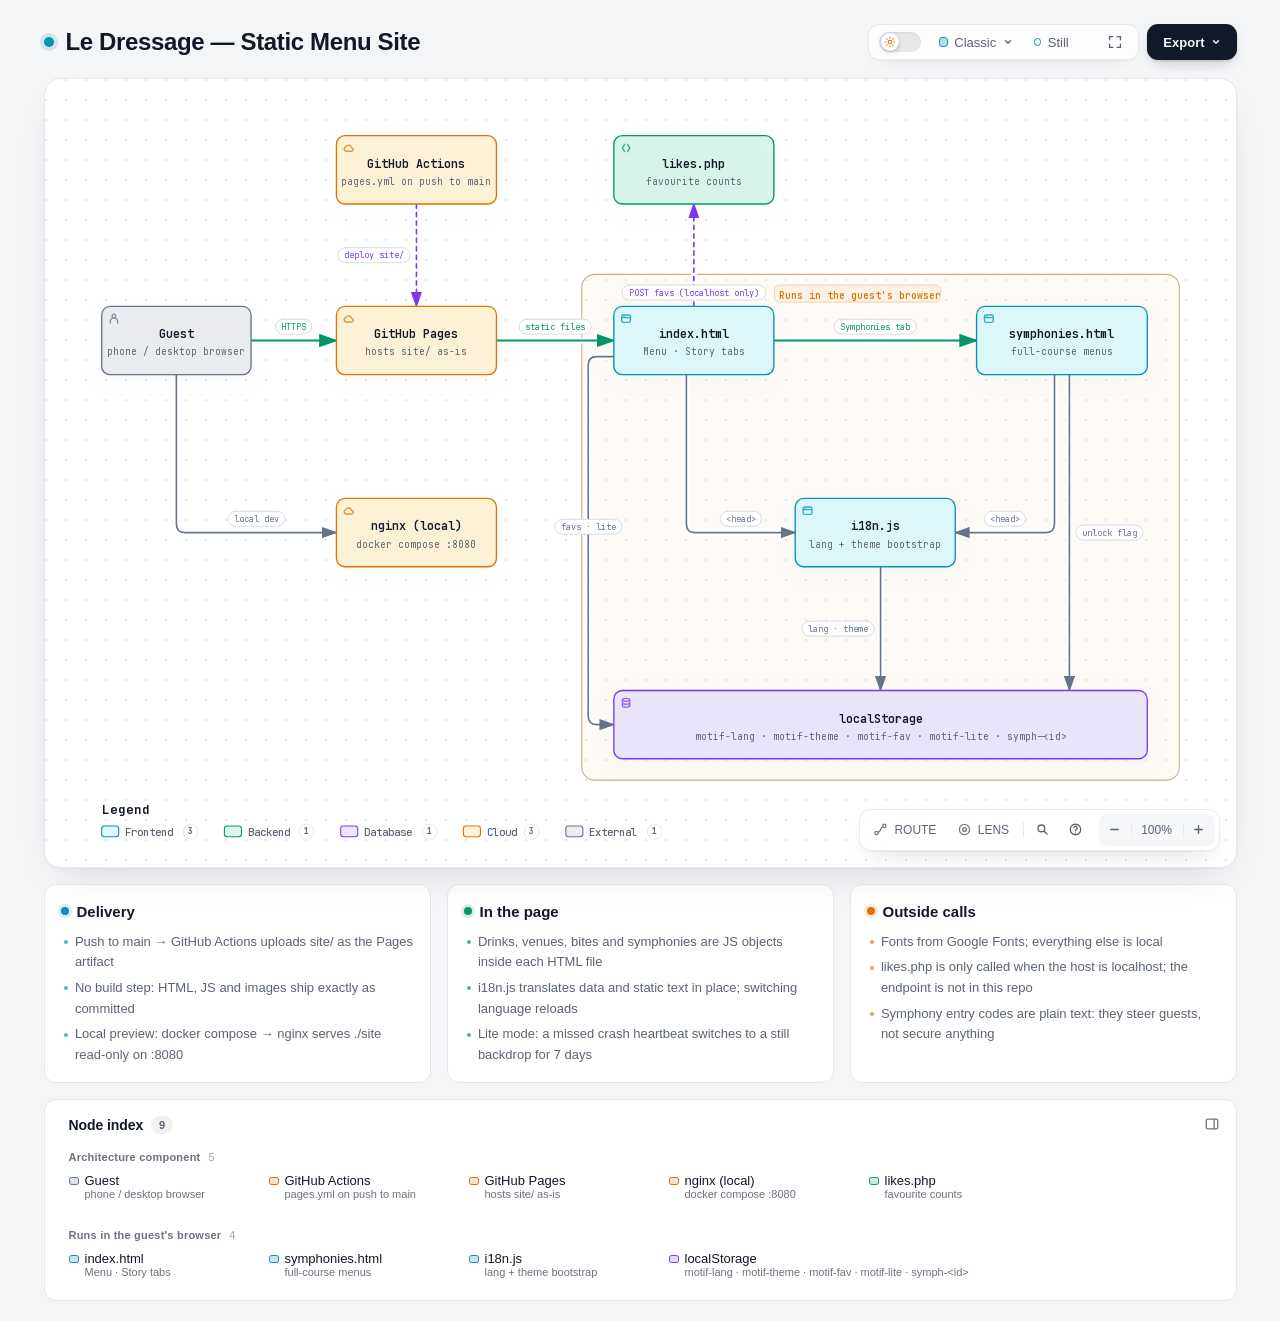
==== docs/architecture.html @ 34d3c5a1 "docs: add system architecture diagram Interactive diagram of how the static site is built, hosted an" ====
<!DOCTYPE html>
<html lang="en" data-theme="dark" data-preset="classic">
<head>
  <meta charset="UTF-8">
  <meta name="viewport" content="width=device-width, initial-scale=1.0">
  <meta name="generator" content="archify 3.2.0">
  <meta name="archify-reader-contract" content="declared-wide-v1">
  <title>Le Dressage — Static Menu Site Diagram</title>
  <script>
    // Resolve the theme before first paint so light-preference users don't
    // see a dark flash. The toolbar script below re-applies with UI state.
    (function () {
      try {
        var theme = null;
        try {
          var param = new URLSearchParams(window.location.search).get('theme');
          if (param === 'light' || param === 'dark') theme = param;
          if (new URLSearchParams(window.location.search).get('embed') === '1') {
            document.documentElement.setAttribute('data-embed', 'true');
          }
          if (new URLSearchParams(window.location.search).get('present') === '1') {
            document.documentElement.setAttribute('data-present', 'true');
          }
        } catch (_) {}
        if (!theme) {
          try { theme = localStorage.getItem('archify-theme'); } catch (_) {}
        }
        if (theme !== 'light' && theme !== 'dark') {
          theme = window.matchMedia('(prefers-color-scheme: light)').matches ? 'light' : 'dark';
        }
        document.documentElement.setAttribute('data-theme', theme);
      } catch (_) {}
    })();
  </script>
  <style id="archify-fonts">
/*
JetBrains Mono variable WOFF2 subsets from Google Fonts service revision v24.
These fixed bytes are shared by the viewer and its SVG/raster exports.
No local() source: an installed copy must not override the bundled font.
Uncovered characters (including CJK) still use the system fallback stack.
Upstream: https://github.com/JetBrains/JetBrainsMono

cyrillic-ext    1664 bytes  sha256 9343de2ca5d9549f792e7962375af8efb0f320c7643bfd36c884b5a30e5c396f
cyrillic        8892 bytes  sha256 4995a9a43ac659ec32fcd8b463755cd6a07b31a6e6b3894a6a153b661cf490e2
greek           6800 bytes  sha256 49c3da6c9a2b279b0f1f860f5cfb1f5dc38d88a5c7be9c9b1837bbc4e3db6111
vietnamese      5872 bytes  sha256 d44eb1936043a56038eb02dd70b243f379bef65783f94ec12f277550720411f1
latin-ext      11596 bytes  sha256 9c38cb2d0d2d93c1ee6e21fa78db76f13ea7e15e15cc64214c7ca89b6aaa35c4
latin          31340 bytes  sha256 2c32b9b3ee358c119e210f6f5195f9bd34894d78a785ff2e95d60e718e400af4

Copyright 2020 The JetBrains Mono Project Authors (https://github.com/JetBrains/JetBrainsMono)

This Font Software is licensed under the SIL Open Font License, Version 1.1.
This license is copied below, and is also available with a FAQ at:
https://openfontlicense.org


-----------------------------------------------------------
SIL OPEN FONT LICENSE Version 1.1 - 26 February 2007
-----------------------------------------------------------

PREAMBLE
The goals of the Open Font License (OFL) are to stimulate worldwide
development of collaborative font projects, to support the font creation
efforts of academic and linguistic communities, and to provide a free and
open framework in which fonts may be shared and improved in partnership
with others.

The OFL allows the licensed fonts to be used, studied, modified and
redistributed freely as long as they are not sold by themselves. The
fonts, including any derivative works, can be bundled, embedded,
redistributed and/or sold with any software provided that any reserved
names are not used by derivative works. The fonts and derivatives,
however, cannot be released under any other type of license. The
requirement for fonts to remain under this license does not apply
to any document created using the fonts or their derivatives.

DEFINITIONS
"Font Software" refers to the set of files released by the Copyright
Holder(s) under this license and clearly marked as such. This may
include source files, build scripts and documentation.

"Reserved Font Name" refers to any names specified as such after the
copyright statement(s).

"Original Version" refers to the collection of Font Software components as
distributed by the Copyright Holder(s).

"Modified Version" refers to any derivative made by adding to, deleting,
or substituting -- in part or in whole -- any of the components of the
Original Version, by changing formats or by porting the Font Software to a
new environment.

"Author" refers to any designer, engineer, programmer, technical
writer or other person who contributed to the Font Software.

PERMISSION & CONDITIONS
Permission is hereby granted, free of charge, to any person obtaining
a copy of the Font Software, to use, study, copy, merge, embed, modify,
redistribute, and sell modified and unmodified copies of the Font
Software, subject to the following conditions:

1) Neither the Font Software nor any of its individual components,
in Original or Modified Versions, may be sold by itself.

2) Original or Modified Versions of the Font Software may be bundled,
redistributed and/or sold with any software, provided that each copy
contains the above copyright notice and this license. These can be
included either as stand-alone text files, human-readable headers or
in the appropriate machine-readable metadata fields within text or
binary files as long as those fields can be easily viewed by the user.

3) No Modified Version of the Font Software may use the Reserved Font
Name(s) unless explicit written permission is granted by the corresponding
Copyright Holder. This restriction only applies to the primary font name as
presented to the users.

4) The name(s) of the Copyright Holder(s) or the Author(s) of the Font
Software shall not be used to promote, endorse or advertise any
Modified Version, except to acknowledge the contribution(s) of the
Copyright Holder(s) and the Author(s) or with their explicit written
permission.

5) The Font Software, modified or unmodified, in part or in whole,
must be distributed entirely under this license, and must not be
distributed under any other license. The requirement for fonts to
remain under this license does not apply to any document created
using the Font Software.

TERMINATION
This license becomes null and void if any of the above conditions are
not met.

DISCLAIMER
THE FONT SOFTWARE IS PROVIDED "AS IS", WITHOUT WARRANTY OF ANY KIND,
EXPRESS OR IMPLIED, INCLUDING BUT NOT LIMITED TO ANY WARRANTIES OF
MERCHANTABILITY, FITNESS FOR A PARTICULAR PURPOSE AND NONINFRINGEMENT
OF COPYRIGHT, PATENT, TRADEMARK, OR OTHER RIGHT. IN NO EVENT SHALL THE
COPYRIGHT HOLDER BE LIABLE FOR ANY CLAIM, DAMAGES OR OTHER LIABILITY,
INCLUDING ANY GENERAL, SPECIAL, INDIRECT, INCIDENTAL, OR CONSEQUENTIAL
DAMAGES, WHETHER IN AN ACTION OF CONTRACT, TORT OR OTHERWISE, ARISING
FROM, OUT OF THE USE OR INABILITY TO USE THE FONT SOFTWARE OR FROM
OTHER DEALINGS IN THE FONT SOFTWARE.
*/
    /* cyrillic-ext */
    @font-face { font-family: 'JetBrains Mono'; font-style: normal; font-weight: 400 800; font-display: swap;
      src: url([data-uri]) format('woff2');
      unicode-range: U+0460-052F, U+1C80-1C8A, U+20B4, U+2DE0-2DFF, U+A640-A69F, U+FE2E-FE2F; }
    /* cyrillic */
    @font-face { font-family: 'JetBrains Mono'; font-style: normal; font-weight: 400 800; font-display: swap;
      src: url([data-uri]) format('woff2');
      unicode-range: U+0301, U+0400-045F, U+0490-0491, U+04B0-04B1, U+2116; }
    /* greek */
    @font-face { font-family: 'JetBrains Mono'; font-style: normal; font-weight: 400 800; font-display: swap;
      src: url([data-uri]) format('woff2');
      unicode-range: U+0370-0377, U+037A-037F, U+0384-038A, U+038C, U+038E-03A1, U+03A3-03FF; }
    /* vietnamese */
    @font-face { font-family: 'JetBrains Mono'; font-style: normal; font-weight: 400 800; font-display: swap;
      src: url([data-uri]) format('woff2');
      unicode-range: U+0102-0103, U+0110-0111, U+0128-0129, U+0168-0169, U+01A0-01A1, U+01AF-01B0, U+0300-0301, U+0303-0304, U+0308-0309, U+0323, U+0329, U+1EA0-1EF9, U+20AB; }
    /* latin-ext */
    @font-face { font-family: 'JetBrains Mono'; font-style: normal; font-weight: 400 800; font-display: swap;
      src: url([data-uri]) format('woff2');
      unicode-range: U+0100-02BA, U+02BD-02C5, U+02C7-02CC, U+02CE-02D7, U+02DD-02FF, U+0304, U+0308, U+0329, U+1D00-1DBF, U+1E00-1E9F, U+1EF2-1EFF, U+2020, U+20A0-20AB, U+20AD-20C0, U+2113, U+2C60-2C7F, U+A720-A7FF; }
    /* latin */
    @font-face { font-family: 'JetBrains Mono'; font-style: normal; font-weight: 400 800; font-display: swap;
      src: url([data-uri]) format('woff2');
      unicode-range: U+0000-00FF, U+0131, U+0152-0153, U+02BB-02BC, U+02C6, U+02DA, U+02DC, U+0304, U+0308, U+0329, U+2000-206F, U+20AC, U+2122, U+2191, U+2193, U+2212, U+2215, U+FEFF, U+FFFD; }
  </style>
  <style>
    /* ==========================================================
       THEME VARIABLES — switch by toggling [data-theme] on <html>
       ========================================================== */
    :root,
    [data-theme="dark"] {
      --bg: #020617;
      --grid: #1e293b;
      --canvas-dot: rgba(148, 163, 184, 0.16);
      --text: #ffffff;
      --text-muted: #94a3b8;
      --text-dim: #475569;
      /* UI chrome and menu hints need more contrast than SVG .t-dim accents */
      --text-faint: #7d8da1;

      --panel: rgba(15, 23, 42, 0.5);
      --panel-border: #1e293b;
      --lane-fill: rgba(15, 23, 42, 0.22);
      --lane-stroke: #334155;

      --arrow: #94a3b8;
      --arrow-emphasis: #34d399;

      /* Opaque mask color used behind semi-transparent component fills
         so the arrows drawn underneath are properly hidden. */
      --mask: #0f172a;

      --frontend-fill:    rgba(8, 51, 68, 0.4);
      --frontend-stroke:  #22d3ee;
      --backend-fill:     rgba(6, 78, 59, 0.4);
      --backend-stroke:   #34d399;
      --database-fill:    rgba(76, 29, 149, 0.4);
      --database-stroke:  #a78bfa;
      --cloud-fill:       rgba(120, 53, 15, 0.3);
      --cloud-stroke:     #fbbf24;
      --security-fill:    rgba(136, 19, 55, 0.4);
      --security-stroke:  #fb7185;
      --messagebus-fill:  rgba(251, 146, 60, 0.3);
      --messagebus-stroke:#fb923c;
      --external-fill:    rgba(30, 41, 59, 0.5);
      --external-stroke:  #94a3b8;

      --toolbar-bg:       rgba(15, 23, 42, 0.8);
      --toolbar-border:   #334155;
      --toolbar-text:     #e2e8f0;
      --toolbar-hover:    rgba(15, 23, 42, 0.95);
      --toolbar-menu-bg:  #0f172a;
    }

    [data-theme="light"] {
      --bg: #f4f5f7;
      --grid: #e9edf2;
      --canvas-dot: #e2e7ec;
      --text: #111827;
      --text-muted: #5b6474;
      --text-dim: #9aa3b2;
      --text-faint: #6b7280;

      --panel: #ffffff;
      --panel-border: #e5e7eb;
      --lane-fill: rgba(248, 250, 252, 0.65);
      --lane-stroke: #cbd5e1;

      --arrow: #64748b;
      --arrow-emphasis: #059669;

      --mask: #ffffff;

      --frontend-fill: rgba(34, 211, 238, 0.15);
      --frontend-stroke: #0891b2;
      --backend-fill: rgba(52, 211, 153, 0.18);
      --backend-stroke: #059669;
      --database-fill: rgba(167, 139, 250, 0.2);
      --database-stroke: #7c3aed;
      --cloud-fill: rgba(251, 191, 36, 0.18);
      --cloud-stroke: #d97706;
      --security-fill: rgba(251, 113, 133, 0.15);
      --security-stroke: #e11d48;
      --messagebus-fill: rgba(251, 146, 60, 0.15);
      --messagebus-stroke: #ea580c;
      --external-fill: rgba(148, 163, 184, 0.18);
      --external-stroke: #64748b;

      --toolbar-bg:       rgba(255, 255, 255, 0.92);
      --toolbar-border:   #cbd5e1;
      --toolbar-text:     #334155;
      --toolbar-hover:    #ffffff;
      --toolbar-menu-bg:  #ffffff;
    }

    /* ==========================================================
       SIGNAL FLOW — an opt-in, motion-forward visual preset.
       The variables also target a standalone exported SVG, whose
       root carries data-preset and data-theme directly.
       ========================================================== */
    [data-preset="signal-flow"][data-theme="dark"] {
      --bg: #030711;
      --grid: #15233a;
      --panel: rgba(6, 14, 28, 0.78);
      --panel-border: #1d3350;
      --lane-fill: rgba(9, 22, 40, 0.5);
      --lane-stroke: #2c4564;
      --text: #f5fbff;
      --text-muted: #9eb0c7;
      --text-dim: #52667f;
      --text-faint: #7890ad;
      --mask: #07101e;
      --frontend-fill: rgba(6, 182, 212, 0.14);
      --frontend-stroke: #67e8f9;
      --backend-fill: rgba(16, 185, 129, 0.14);
      --backend-stroke: #5eead4;
      --database-fill: rgba(139, 92, 246, 0.16);
      --database-stroke: #c4b5fd;
      --cloud-fill: rgba(245, 158, 11, 0.13);
      --cloud-stroke: #fcd34d;
      --security-fill: rgba(244, 63, 94, 0.13);
      --security-stroke: #fda4af;
      --messagebus-fill: rgba(249, 115, 22, 0.13);
      --messagebus-stroke: #fdba74;
      --external-fill: rgba(71, 85, 105, 0.24);
      --external-stroke: #a5b4c7;
      --arrow: #7890ad;
      --arrow-emphasis: #2dd4bf;
      --toolbar-bg: rgba(7, 16, 30, 0.86);
      --toolbar-border: #29415f;
      --toolbar-menu-bg: #07101e;
    }

    [data-preset="signal-flow"][data-theme="light"] {
      --bg: #f4f9fc;
      --grid: #d4e5ee;
      --panel: rgba(255, 255, 255, 0.82);
      --panel-border: #bfd5e2;
      --lane-fill: rgba(232, 243, 248, 0.62);
      --lane-stroke: #a9c5d5;
      --text: #102638;
      --text-muted: #587287;
      --text-dim: #8aa2b4;
      --text-faint: #668397;
      --mask: #ffffff;
      --frontend-fill: rgba(6, 182, 212, 0.09);
      --frontend-stroke: #0789a1;
      --backend-fill: rgba(5, 150, 105, 0.09);
      --backend-stroke: #087f69;
      --database-fill: rgba(124, 58, 237, 0.09);
      --database-stroke: #7254c7;
      --cloud-fill: rgba(217, 119, 6, 0.08);
      --cloud-stroke: #b9670b;
      --security-fill: rgba(225, 29, 72, 0.08);
      --security-stroke: #c53a59;
      --messagebus-fill: rgba(234, 88, 12, 0.08);
      --messagebus-stroke: #c65f27;
      --external-fill: rgba(100, 116, 139, 0.1);
      --external-stroke: #607a8c;
      --arrow: #7b97aa;
      --arrow-emphasis: #0d9488;
    }

    /* ==========================================================
       BLUEPRINT — a review-first drafting preset for deployment,
       infrastructure, and technical design documentation. It keeps
       the same semantic palette and geometry while trading glow for
       precise grid contrast, squared materials, and drafting marks.
       ========================================================== */
    [data-preset="blueprint"][data-theme="dark"] {
      --bg: #06131f;
      --grid: #17425a;
      --panel: rgba(7, 27, 43, 0.9);
      --panel-border: #27627f;
      --lane-fill: rgba(10, 43, 66, 0.36);
      --lane-stroke: #34799a;
      --text: #e3f6ff;
      --text-muted: #91b8ca;
      --text-dim: #557e92;
      --text-faint: #739caf;
      --mask: #0a2031;
      --frontend-fill: rgba(26, 157, 193, 0.14);
      --frontend-stroke: #66d9ef;
      --backend-fill: rgba(31, 155, 124, 0.13);
      --backend-stroke: #69dfbd;
      --database-fill: rgba(120, 105, 196, 0.14);
      --database-stroke: #b4a8ff;
      --cloud-fill: rgba(197, 145, 43, 0.13);
      --cloud-stroke: #ffd166;
      --security-fill: rgba(199, 76, 104, 0.13);
      --security-stroke: #ff8da1;
      --messagebus-fill: rgba(207, 112, 49, 0.13);
      --messagebus-stroke: #ffad66;
      --external-fill: rgba(84, 119, 139, 0.18);
      --external-stroke: #a7cad9;
      --arrow: #78a3b7;
      --arrow-emphasis: #64dfc1;
      --toolbar-bg: rgba(7, 28, 45, 0.92);
      --toolbar-border: #34799a;
      --toolbar-text: #d8f3ff;
      --toolbar-hover: rgba(18, 58, 83, 0.95);
      --toolbar-menu-bg: #0a2031;
    }

    [data-preset="blueprint"][data-theme="light"] {
      --bg: #edf7fa;
      --grid: #b5d5e1;
      --panel: rgba(249, 253, 255, 0.94);
      --panel-border: #78aabd;
      --lane-fill: rgba(210, 232, 240, 0.42);
      --lane-stroke: #83b2c4;
      --text: #123344;
      --text-muted: #4e7486;
      --text-dim: #86a6b4;
      --text-faint: #668c9d;
      --mask: #f9fdff;
      --frontend-fill: rgba(8, 145, 178, 0.08);
      --frontend-stroke: #087f9c;
      --backend-fill: rgba(5, 128, 101, 0.08);
      --backend-stroke: #08755f;
      --database-fill: rgba(100, 75, 180, 0.08);
      --database-stroke: #6757a8;
      --cloud-fill: rgba(181, 120, 15, 0.08);
      --cloud-stroke: #a86609;
      --security-fill: rgba(190, 48, 80, 0.07);
      --security-stroke: #b32f50;
      --messagebus-fill: rgba(196, 81, 22, 0.07);
      --messagebus-stroke: #b65120;
      --external-fill: rgba(79, 112, 128, 0.08);
      --external-stroke: #506f7e;
      --arrow: #6d93a5;
      --arrow-emphasis: #087f69;
      --toolbar-bg: rgba(247, 252, 254, 0.94);
      --toolbar-border: #8ab5c5;
      --toolbar-text: #294f61;
      --toolbar-hover: #ffffff;
      --toolbar-menu-bg: #f9fdff;
    }

    /* ==========================================================
       EDITORIAL — a warm, publication-minded preset for design
       reviews, launch notes, and documentation. The diagram keeps
       the same semantic palette and exact geometry, but trades
       software chrome for paper, ink, ruled structure, and one
       restrained vermilion accent.
       ========================================================== */
    [data-preset="editorial"][data-theme="dark"] {
      --bg: #181611;
      --grid: #39342a;
      --panel: rgba(35, 31, 24, 0.96);
      --panel-border: #625a4a;
      --lane-fill: rgba(52, 46, 35, 0.46);
      --lane-stroke: #726957;
      --text: #f4eddf;
      --text-muted: #b9ae9b;
      --text-dim: #776e60;
      --text-faint: #9d917e;
      --mask: #231f18;
      --frontend-fill: rgba(43, 133, 142, 0.16);
      --frontend-stroke: #7fc6c7;
      --backend-fill: rgba(63, 132, 92, 0.16);
      --backend-stroke: #8fc29e;
      --database-fill: rgba(117, 91, 141, 0.17);
      --database-stroke: #c0a4d0;
      --cloud-fill: rgba(170, 119, 49, 0.16);
      --cloud-stroke: #d8ad68;
      --security-fill: rgba(157, 69, 65, 0.17);
      --security-stroke: #df9085;
      --messagebus-fill: rgba(174, 79, 42, 0.16);
      --messagebus-stroke: #df946f;
      --external-fill: rgba(126, 115, 96, 0.18);
      --external-stroke: #b8ad99;
      --arrow: #948978;
      --arrow-emphasis: #dd6b3d;
      --toolbar-bg: rgba(35, 31, 24, 0.92);
      --toolbar-border: #625a4a;
      --toolbar-text: #eee5d5;
      --toolbar-hover: #302a20;
      --toolbar-menu-bg: #231f18;
    }

    [data-preset="editorial"][data-theme="light"] {
      --bg: #f2eee5;
      --grid: #d8d0c2;
      --panel: rgba(251, 248, 241, 0.97);
      --panel-border: #c4b9a6;
      --lane-fill: rgba(229, 221, 207, 0.42);
      --lane-stroke: #b8aa94;
      --text: #242018;
      --text-muted: #6f6658;
      --text-dim: #a09788;
      --text-faint: #817767;
      --mask: #fbf8f1;
      --frontend-fill: rgba(31, 117, 126, 0.09);
      --frontend-stroke: #287e84;
      --backend-fill: rgba(42, 119, 75, 0.09);
      --backend-stroke: #397b53;
      --database-fill: rgba(105, 75, 130, 0.09);
      --database-stroke: #765d86;
      --cloud-fill: rgba(157, 103, 31, 0.1);
      --cloud-stroke: #9a671f;
      --security-fill: rgba(153, 58, 52, 0.09);
      --security-stroke: #9e463f;
      --messagebus-fill: rgba(182, 70, 27, 0.09);
      --messagebus-stroke: #ad4b25;
      --external-fill: rgba(101, 91, 75, 0.09);
      --external-stroke: #746b5e;
      --arrow: #8a806f;
      --arrow-emphasis: #bb4c23;
      --toolbar-bg: rgba(251, 248, 241, 0.94);
      --toolbar-border: #c4b9a6;
      --toolbar-text: #40392f;
      --toolbar-hover: #fffdf8;
      --toolbar-menu-bg: #fbf8f1;
    }

    * { margin: 0; padding: 0; box-sizing: border-box; }

    body {
      --archify-page-top: 2rem;
      font-family: -apple-system, BlinkMacSystemFont, 'Segoe UI', 'PingFang SC', 'Hiragino Sans GB', 'Microsoft YaHei', 'Noto Sans CJK SC', 'Noto Sans', Roboto, 'Helvetica Neue', Arial, sans-serif;
      -webkit-font-smoothing: antialiased;
      background: var(--bg);
      min-height: 100vh;
      padding: var(--archify-page-top) 2rem 2rem;
      color: var(--text);
      /* Theme surfaces change together; animating the page background leaves it
         visibly out of sync with the SVG and panel for the first 200ms. */
    }

    html[data-preset="signal-flow"] body {
      background-image:
        radial-gradient(circle at 18% -8%, rgba(34, 211, 238, 0.14), transparent 34rem),
        radial-gradient(circle at 92% 18%, rgba(139, 92, 246, 0.12), transparent 30rem);
      background-attachment: fixed;
    }
    html[data-preset="signal-flow"][data-theme="light"] body {
      background-image:
        radial-gradient(circle at 18% -8%, rgba(6, 182, 212, 0.12), transparent 34rem),
        radial-gradient(circle at 92% 18%, rgba(139, 92, 246, 0.08), transparent 30rem);
    }
    html[data-preset="blueprint"] body {
      background-image:
        linear-gradient(var(--grid) 1px, transparent 1px),
        linear-gradient(90deg, var(--grid) 1px, transparent 1px);
      background-size: 32px 32px;
      background-position: -1px -1px;
      background-attachment: fixed;
    }
    html[data-preset="editorial"] body {
      background-image:
        linear-gradient(90deg, transparent 0, transparent 5.4rem, color-mix(in srgb, var(--security-stroke) 18%, transparent) 5.4rem, color-mix(in srgb, var(--security-stroke) 18%, transparent) calc(5.4rem + 1px), transparent calc(5.4rem + 1px)),
        repeating-linear-gradient(0deg, transparent 0, transparent 31px, color-mix(in srgb, var(--grid) 36%, transparent) 31px, color-mix(in srgb, var(--grid) 36%, transparent) 32px);
      background-attachment: fixed;
    }

    /* Gallery/embed mode keeps the generated artifact as the source of truth
       while presenting only its diagram surface inside a proof card. */
    html[data-embed="true"] body {
      min-height: 0;
      padding: 0;
      overflow: hidden;
      background: var(--bg);
      background-image: none;
    }
    html[data-embed="true"] .toolbar,
    html[data-embed="true"] .header,
    html[data-embed="true"] .cards,
    html[data-embed="true"] .diagram-nav,
    html[data-embed="true"] .overview-map,
    html[data-embed="true"] .focus-chip,
    html[data-embed="true"] .route-probe,
    html[data-embed="true"] .semantic-lens,
    html[data-embed="true"] .diagram-guide,
    html[data-embed="true"] .node-finder,
    html[data-embed="true"] .node-outline { display: none !important; }
    html[data-embed="true"] .container { max-width: none; }
    html[data-embed="true"] .diagram-container {
      padding: 0.5rem;
      border: 0;
      border-radius: 0;
      box-shadow: none;
    }
    html[data-embed="true"] .diagram-container svg { min-width: 0; }

    /* Presentation Stage is a viewer-only layer: it gives the live diagram
       the viewport while keeping guided views, theme, focus, and exports real.
       Embed mode wins when both query parameters are present. */
    html[data-present="true"]:not([data-embed="true"]) body {
      --archify-page-top: 1rem;
      height: 100dvh;
      min-height: 0;
      padding: 1rem;
      overflow: hidden;
    }
    html[data-present="true"]:not([data-embed="true"]) .container {
      display: flex;
      flex-direction: column;
      gap: 0.75rem;
      width: 100%;
      max-width: none;
      height: calc(100dvh - 2rem);
    }
    html[data-present="true"]:not([data-embed="true"]) .header {
      flex: none;
      min-width: 0;
      margin: 0;
      padding-right: 23rem;
    }
    html[data-present="true"]:not([data-embed="true"]) .header-row { margin-bottom: 0.25rem; }
    html[data-present="true"]:not([data-embed="true"]) .subtitle {
      overflow: hidden;
      text-overflow: ellipsis;
      white-space: nowrap;
    }

    html[data-present="true"]:not([data-embed="true"]) .diagram-container {
      display: flex;
      flex: 1 1 auto;
      align-items: center;
      justify-content: center;
      min-height: 0;
      padding: 0.75rem;
      padding-bottom: calc(0.75rem + var(--archify-nav-reserve));
    }
    html[data-present="true"]:not([data-embed="true"]) .diagram-container > svg {
      flex: 1 1 auto;
      height: 100%;
      min-height: 0;
      width: 100%;
      min-width: 0;
    }
    html[data-present="true"]:not([data-embed="true"]) .cards { display: none; }
    html[data-present="true"]:not([data-embed="true"]) #btn-present {
      border-color: var(--frontend-stroke);
      color: var(--frontend-stroke);
    }

    /* The reader owns only the outer scale. Compact automatic sequences fit at
       their authored text size or larger. Long sequences and waterfall rows
       favor reading width and page scroll; other diagrams keep height fitting.
       Small automatic canvases retain a modest scale inside a usable shell.
       Every strategy preserves the authored SVG/viewBox and semantic geometry. */
    .container {
      width: 100%;
      max-width: var(--archify-reader-width, 1440px);
      margin: 0 auto;
    }
    html[data-reader-area="true"] .diagram-container {
      min-height: var(--archify-diagram-min-height);
      display: flex;
      align-items: center;
    }
    html[data-reader-area="true"] .diagram-container > svg { flex-shrink: 0; }
    /* The original SVG legend can use the outer corner while the capped or fitted
       diagram stays centered. The container still clips all outer paint. */
    .diagram-container:has([data-reader-legend-corner]) > svg { overflow: visible; }
    .diagram-container [data-reader-legend-corner] {
      transform-origin: 0 0;
      transform-box: view-box;
      transform: var(--archify-reader-legend-transform);
    }
    html[data-reader-narrow="true"]:not([data-present="true"]) .diagram-container > svg {
      min-width: 0;
      max-width: var(--archify-diagram-max-width);
      margin-inline: auto;
    }
    @media (min-width: 768px) and (max-height: 920px) {
      .header { margin-bottom: 1rem; }
      .diagram-container { padding: 1rem; }
      .cards { margin-top: 1rem; }
      .card { padding: 1rem; }
    }

    .header { margin-bottom: 1.5rem; padding-right: 29.5rem; }

    html[data-preset="signal-flow"] .header,
    html[data-preset="blueprint"] .header,
    html[data-preset="editorial"] .header { padding-right: 29.5rem; }

    .header-row {
      display: flex;
      align-items: center;
      gap: 0.75rem;
      min-height: 2.75rem;
      margin-bottom: 0.25rem;
    }

    .pulse-dot {
      flex: none;
      width: 10px;
      height: 10px;
      background: var(--frontend-stroke);
      border-radius: 50%;
      box-shadow: 0 0 0 4px color-mix(in srgb, var(--frontend-stroke) 16%, transparent);
      animation: none;
    }

    html[data-motion-capable="true"] .pulse-dot { animation: pulse 2s infinite; }

    @keyframes pulse {
      0%, 100% { opacity: 1; }
      50% { opacity: 0.5; }
    }

    h1 {
      font-size: 1.5rem;
      font-weight: 650;
      line-height: 1.25;
      letter-spacing: -0.015em;
    }

    .subtitle {
      color: var(--text-muted);
      font-size: 0.875rem;
      line-height: 1.55;
      margin-left: 1.375rem;
    }

    html[data-preset="signal-flow"] .header-row::after {
      content: attr(data-preset-badge-signal-flow);
      flex: none;
      margin-left: 0.25rem;
      color: var(--frontend-stroke);
      border: 1px solid var(--frontend-stroke);
      border-radius: 999px;
      padding: 0.28rem 0.6rem;
      font-size: 0.625rem;
      letter-spacing: 0.12em;
      opacity: 0.82;
      box-shadow: 0 0 20px rgba(34, 211, 238, 0.12);
      white-space: nowrap;
    }

    html[data-preset="blueprint"] .pulse-dot {
      width: 10px;
      height: 10px;
      border: 1px solid var(--frontend-stroke);
      border-radius: 1px;
      background: transparent;
      box-shadow: inset 0 0 0 2px var(--bg);
      transform: rotate(45deg);
      animation: none;
    }
    html[data-preset="blueprint"] .header-row::after {
      content: attr(data-preset-badge-blueprint);
      flex: none;
      margin-left: 0.25rem;
      padding: 0.28rem 0.55rem;
      border-top: 1px solid var(--frontend-stroke);
      border-bottom: 1px solid var(--frontend-stroke);
      color: var(--frontend-stroke);
      font-size: 0.5625rem;
      font-weight: 700;
      letter-spacing: 0.14em;
      white-space: nowrap;
    }

    html[data-preset="editorial"] h1,
    html[data-preset="editorial"] .card h3 {
      font-family: Georgia, 'Times New Roman', 'Songti SC', STSong, serif;
      letter-spacing: -0.02em;
    }
    html[data-preset="editorial"] h1 { font-size: 1.72rem; font-weight: 600; }
    html[data-preset="editorial"] .pulse-dot {
      width: 9px;
      height: 9px;
      border: 1px solid var(--arrow-emphasis);
      border-radius: 0;
      background: var(--arrow-emphasis);
      box-shadow: 0 0 0 3px color-mix(in srgb, var(--arrow-emphasis) 14%, transparent);
      transform: rotate(45deg);
      animation: none;
    }
    html[data-preset="editorial"] .header-row::after {
      content: attr(data-preset-badge-editorial);
      flex: none;
      margin-left: 0.25rem;
      padding: 0.32rem 0 0.24rem;
      border-bottom: 2px solid var(--arrow-emphasis);
      color: var(--arrow-emphasis);
      font-family: Georgia, 'Times New Roman', serif;
      font-size: 0.625rem;
      font-style: italic;
      font-weight: 600;
      letter-spacing: 0.08em;
      white-space: nowrap;
    }

    .diagram-container {
      --archify-nav-reserve: 0px;
      background: var(--panel);
      border-radius: 1rem;
      border: 1px solid var(--panel-border);
      box-shadow: 0 1px 2px rgba(15, 23, 42, 0.04), 0 16px 40px -20px rgba(15, 23, 42, 0.18);
      padding: 1.5rem;
      padding-bottom: calc(1.5rem + var(--archify-nav-reserve));
      overflow: hidden;
      position: relative;
    }

    html[data-preset="signal-flow"] .diagram-container {
      position: relative;
      overflow: hidden;
      background: linear-gradient(180deg, rgba(8, 20, 38, 0.82), rgba(3, 8, 18, 0.94));
      box-shadow: inset 0 1px 0 rgba(255, 255, 255, 0.04), 0 28px 80px rgba(0, 0, 0, 0.34);
    }
    html[data-preset="signal-flow"][data-theme="light"] .diagram-container {
      background: linear-gradient(180deg, rgba(255, 255, 255, 0.9), rgba(237, 246, 250, 0.94));
      box-shadow: inset 0 1px 0 rgba(255, 255, 255, 0.72), 0 24px 60px rgba(45, 78, 99, 0.12);
    }
    html[data-preset="blueprint"] .diagram-container {
      border-color: var(--panel-border);
      border-radius: 0.35rem;
      background: var(--panel);
      box-shadow:
        inset 0 0 0 1px color-mix(in srgb, var(--panel-border) 34%, transparent),
        0 18px 48px rgba(0, 0, 0, 0.16);
    }
    html[data-preset="blueprint"] .diagram-container::after {
      content: "";
      position: absolute;
      z-index: 10;
      inset: 0.7rem;
      pointer-events: none;
      background:
        linear-gradient(var(--frontend-stroke), var(--frontend-stroke)) left top / 1.35rem 1px no-repeat,
        linear-gradient(var(--frontend-stroke), var(--frontend-stroke)) left top / 1px 1.35rem no-repeat,
        linear-gradient(var(--frontend-stroke), var(--frontend-stroke)) right top / 1.35rem 1px no-repeat,
        linear-gradient(var(--frontend-stroke), var(--frontend-stroke)) right top / 1px 1.35rem no-repeat,
        linear-gradient(var(--frontend-stroke), var(--frontend-stroke)) left bottom / 1.35rem 1px no-repeat,
        linear-gradient(var(--frontend-stroke), var(--frontend-stroke)) left bottom / 1px 1.35rem no-repeat,
        linear-gradient(var(--frontend-stroke), var(--frontend-stroke)) right bottom / 1.35rem 1px no-repeat,
        linear-gradient(var(--frontend-stroke), var(--frontend-stroke)) right bottom / 1px 1.35rem no-repeat;
      opacity: 0.58;
    }
    html[data-preset="editorial"] .diagram-container {
      overflow: hidden;
      border-color: var(--panel-border);
      border-radius: 0.38rem;
      background:
        linear-gradient(90deg, color-mix(in srgb, var(--security-fill) 58%, transparent), transparent 12%),
        var(--panel);
      box-shadow:
        0 1px 0 color-mix(in srgb, var(--text) 6%, transparent),
        0 18px 48px color-mix(in srgb, #000 19%, transparent);
    }
    html[data-preset="editorial"] .diagram-container::after {
      position: absolute;
      z-index: 10;
      top: 0.72rem;
      right: 1.25rem;
      padding: 0.2rem 0.52rem;
      border: 1px solid var(--panel-border);
      background: var(--panel);
      color: var(--arrow-emphasis);
      content: attr(data-preset-badge-editorial-plate);
      font-family: Georgia, 'Times New Roman', serif;
      font-size: 0.52rem;
      font-style: italic;
      font-weight: 600;
      letter-spacing: 0.09em;
      pointer-events: none;
    }
    html[data-embed="true"][data-preset="editorial"] .diagram-container::after { display: none; }
    html[data-motion-capable="true"][data-preset="signal-flow"][data-ambient-entry="running"] .diagram-container::before {
      content: "";
      position: absolute;
      inset: 0;
      pointer-events: none;
      background: linear-gradient(115deg, transparent 28%, rgba(103, 232, 249, 0.035) 48%, transparent 68%);
      transform: translateX(-70%);
      animation: archify-signal-scan 4.8s ease-in-out 1 both;
    }

    /* Motion Governor gives the reader a real static state and gives the
       strongest semantic action the only motion budget. Atmosphere resets to
       its authored base instead of freezing mid-cycle. Static artifacts never
       start a decorative pulse or scan. */
    html:not([data-motion-capable="true"]) svg[data-animation="trace"] [data-animate] {
      animation: none !important;
    }
    html:not([data-motion-capable="true"]) svg[data-animation="trace"] [data-graph-role="automatic-crossover"]:has(> [data-animate="edge"]) > [data-graph-role="automatic-crossover-underlay"] {
      animation: none !important;
    }
    html[data-motion="still"] .pulse-dot,
    html[data-motion="still"] .diagram-container::before,
    html[data-motion="still"] svg[data-animation="trace"] [data-animate],
    html[data-motion-owner] .pulse-dot,
    html[data-motion-owner] .diagram-container::before,
    html[data-motion-owner] svg[data-animation="trace"] [data-animate],
    html[data-embed="true"] .pulse-dot,
    html[data-embed="true"] .diagram-container::before,
    html[data-share-playback="true"] .pulse-dot,
    html[data-share-playback="true"] .diagram-container::before,
    html[data-document-hidden="true"] .pulse-dot,
    html[data-document-hidden="true"] .diagram-container::before,
    html[data-document-hidden="true"] svg[data-animation="trace"] [data-animate],
    html[data-motion="still"] svg[data-animation="trace"] [data-graph-role="automatic-crossover"]:has(> [data-animate="edge"]) > [data-graph-role="automatic-crossover-underlay"],
    html[data-motion-owner] svg[data-animation="trace"] [data-graph-role="automatic-crossover"]:has(> [data-animate="edge"]) > [data-graph-role="automatic-crossover-underlay"],
    html[data-embed="true"] svg[data-animation="trace"] [data-graph-role="automatic-crossover"]:has(> [data-animate="edge"]) > [data-graph-role="automatic-crossover-underlay"],
    html[data-share-playback="true"] svg[data-animation="trace"] [data-graph-role="automatic-crossover"]:has(> [data-animate="edge"]) > [data-graph-role="automatic-crossover-underlay"],
    html[data-document-hidden="true"] svg[data-animation="trace"] [data-graph-role="automatic-crossover"]:has(> [data-animate="edge"]) > [data-graph-role="automatic-crossover-underlay"] {
      animation: none !important;
    }
    html[data-motion="still"] .diagram-container::before,
    html[data-motion-owner] .diagram-container::before,
    html[data-embed="true"] .diagram-container::before,
    html[data-share-playback="true"] .diagram-container::before {
      opacity: 0;
    }
    html[data-motion="still"] .intent-trace-flow,
    html[data-motion="still"] .route-probe-flow,
    html[data-motion="still"] .route-journey-flow,
    html[data-motion="still"] .semantic-lens-flow,
    html[data-motion="still"] .diagram-guide,
    html[data-motion="still"] .overview-map-live,
    html[data-document-hidden="true"] .intent-trace-flow,
    html[data-document-hidden="true"] .route-probe-flow,
    html[data-document-hidden="true"] .route-journey-flow,
    html[data-document-hidden="true"] .semantic-lens-flow,
    html[data-document-hidden="true"] .diagram-guide,
    html[data-document-hidden="true"] .overview-map-live {
      animation: none !important;
    }

    html[data-motion="still"] .intent-trace-flow,
    html[data-motion="still"] .route-probe-flow {
      stroke-dasharray: none;
      stroke-dashoffset: 0;
      opacity: 0.72;
    }
    html[data-motion="still"] .route-journey-overlay,
    html[data-document-hidden="true"] .route-journey-overlay { display: none !important; }
    html[data-motion="still"] .relationship-pulse-overlay { display: none !important; }

    html[data-motion="still"] svg [data-node-id],
    html[data-motion="still"] svg [data-edge-from],
    html[data-motion="still"] svg [data-detail],
    html[data-motion="still"] svg [data-detail-anchor],
    html[data-motion="still"] svg [data-legend-hit],
    html[data-motion="still"] svg {
      transition: none !important;
    }

    svg {
      font-family: 'JetBrains Mono', ui-monospace, SFMono-Regular, Menlo, Consolas, 'DejaVu Sans Mono', 'Liberation Mono', 'Noto Sans Mono CJK SC', 'PingFang SC', 'Hiragino Sans GB', 'Microsoft YaHei', monospace;
      width: 100%;
      min-width: min(900px, 100%);
      display: block;
      transform-origin: 0 0;
      transition: transform 0.18s ease;
    }

    .diagram-container.is-camera-moving svg {
      transition: transform 0.42s cubic-bezier(0.22, 1, 0.36, 1);
    }
    .diagram-container.is-camera-transaction svg { transition: none; }
    .diagram-container.is-pannable { cursor: grab; }
    .diagram-container.is-panning { cursor: grabbing; user-select: none; }
    .diagram-container.is-panning svg { transition: none; }

    .diagram-nav {
      position: absolute;
      right: 1rem;
      bottom: 1rem;
      z-index: 12;
      translate: 0 calc(-1 * var(--archify-dock-lift, 0px));
      display: inline-flex;
      align-items: center;
      max-width: calc(100% - 2rem);
      padding: 0.25rem;
      gap: 0.0625rem;
      overflow-x: auto;
      border: 1px solid color-mix(in srgb, var(--panel-border) 80%, transparent);
      border-radius: 0.75rem;
      background: color-mix(in srgb, var(--panel) 84%, transparent);
      box-shadow: 0 1px 2px rgba(15, 23, 42, 0.05), 0 10px 28px -14px rgba(15, 23, 42, 0.28);
      backdrop-filter: blur(14px) saturate(1.2);
      scrollbar-width: none;
    }
    .diagram-nav::-webkit-scrollbar { display: none; }
    .diagram-nav button,
    .focus-chip button {
      border: 0;
      background: transparent;
      color: var(--toolbar-text);
      font: inherit;
      cursor: pointer;
    }
    .diagram-nav button {
      min-width: 2rem;
      height: 2rem;
      padding: 0 0.4rem;
      border-radius: 0.5rem;
      color: var(--text-muted);
      font-size: 0.75rem;
      font-weight: 500;
      letter-spacing: 0;
      transition: background 0.15s, color 0.15s;
    }
    .diagram-nav button:hover,
    .diagram-nav button:focus-visible {
      color: var(--text);
      background: color-mix(in srgb, var(--text) 6%, transparent);
    }
    .diagram-nav button:hover,
    .diagram-nav button:focus-visible,
    .focus-chip button:hover,
    .focus-chip button:focus-visible { background: var(--toolbar-hover); }
    .diagram-nav button:focus-visible,
    .focus-chip button:focus-visible {
      outline: 2px solid var(--frontend-stroke);
      outline-offset: 1px;
    }
    .diagram-nav button:disabled { opacity: 0.38; cursor: default; }
    /* The Guide stays on the ? shortcut; Map only earns dock space once the
       reader has zoomed past the full diagram (or opened it from the keyboard). */
    .diagram-nav button[hidden] { display: none; }
    .diagram-container:not(.is-pannable) #btn-overview-map:not([data-radar-requested]):not(:focus) { display: none; }
    .diagram-nav button:disabled:hover { background: transparent; }
    .diagram-nav #btn-route-probe,
    .diagram-nav #btn-overview-map,
    .diagram-nav #btn-semantic-lens {
      min-width: auto;
      padding-inline: 0.6rem;
      color: var(--text-muted);
      font-weight: 500;
    }
    .diagram-nav #btn-node-finder,
    .diagram-nav [data-view="out"] {
      position: relative;
      margin-left: 0.375rem;
    }
    .diagram-nav #btn-node-finder::before,
    .diagram-nav [data-view="out"]::before {
      position: absolute;
      top: 0.55rem;
      bottom: 0.55rem;
      left: -0.19rem;
      width: 1px;
      background: color-mix(in srgb, var(--panel-border) 90%, transparent);
      content: "";
      pointer-events: none;
    }
    .diagram-nav-icon {
      display: block;
      width: 0.95rem;
      height: 0.95rem;
      margin: auto;
      background: currentColor;
      -webkit-mask-position: center;
      -webkit-mask-repeat: no-repeat;
      -webkit-mask-size: contain;
      mask-position: center;
      mask-repeat: no-repeat;
      mask-size: contain;
    }
    .diagram-nav-icon.find {
      -webkit-mask-image: url("data:image/svg+xml,%3Csvg xmlns='http://www.w3.org/2000/svg' viewBox='0 0 20 20'%3E%3Ccircle cx='8.5' cy='8.5' r='4.5' fill='none' stroke='black' stroke-width='1.8'/%3E%3Cpath d='m12 12 4 4' fill='none' stroke='black' stroke-width='1.8' stroke-linecap='round'/%3E%3C/svg%3E");
      mask-image: url("data:image/svg+xml,%3Csvg xmlns='http://www.w3.org/2000/svg' viewBox='0 0 20 20'%3E%3Ccircle cx='8.5' cy='8.5' r='4.5' fill='none' stroke='black' stroke-width='1.8'/%3E%3Cpath d='m12 12 4 4' fill='none' stroke='black' stroke-width='1.8' stroke-linecap='round'/%3E%3C/svg%3E");
    }
    .diagram-nav-icon.guide {
      -webkit-mask-image: url("data:image/svg+xml,%3Csvg xmlns='http://www.w3.org/2000/svg' viewBox='0 0 20 20'%3E%3Ccircle cx='10' cy='10' r='7' fill='none' stroke='black' stroke-width='1.7'/%3E%3Cpath d='M7.8 7.3a2.4 2.4 0 014.6.9c0 1.8-2.4 2-2.4 3.7M10 14.9h.01' fill='none' stroke='black' stroke-width='1.7' stroke-linecap='round'/%3E%3C/svg%3E");
      mask-image: url("data:image/svg+xml,%3Csvg xmlns='http://www.w3.org/2000/svg' viewBox='0 0 20 20'%3E%3Ccircle cx='10' cy='10' r='7' fill='none' stroke='black' stroke-width='1.7'/%3E%3Cpath d='M7.8 7.3a2.4 2.4 0 014.6.9c0 1.8-2.4 2-2.4 3.7M10 14.9h.01' fill='none' stroke='black' stroke-width='1.7' stroke-linecap='round'/%3E%3C/svg%3E");
    }
    .diagram-nav-icon.minus {
      -webkit-mask-image: url("data:image/svg+xml,%3Csvg xmlns='http://www.w3.org/2000/svg' viewBox='0 0 20 20'%3E%3Cpath d='M5 10h10' fill='none' stroke='black' stroke-width='1.8' stroke-linecap='round'/%3E%3C/svg%3E");
      mask-image: url("data:image/svg+xml,%3Csvg xmlns='http://www.w3.org/2000/svg' viewBox='0 0 20 20'%3E%3Cpath d='M5 10h10' fill='none' stroke='black' stroke-width='1.8' stroke-linecap='round'/%3E%3C/svg%3E");
    }
    .diagram-nav-icon.plus {
      -webkit-mask-image: url("data:image/svg+xml,%3Csvg xmlns='http://www.w3.org/2000/svg' viewBox='0 0 20 20'%3E%3Cpath d='M10 5v10M5 10h10' fill='none' stroke='black' stroke-width='1.8' stroke-linecap='round'/%3E%3C/svg%3E");
      mask-image: url("data:image/svg+xml,%3Csvg xmlns='http://www.w3.org/2000/svg' viewBox='0 0 20 20'%3E%3Cpath d='M10 5v10M5 10h10' fill='none' stroke='black' stroke-width='1.8' stroke-linecap='round'/%3E%3C/svg%3E");
    }
    .diagram-nav [data-view="reset"] {
      display: inline-flex;
      align-items: center;
      justify-content: center;
      gap: 0.2rem;
      min-width: 3.1rem;
      padding-inline: 0.35rem;
    }
    .diagram-nav [data-view="reset"][data-detail-visible] {
      min-width: 3.8rem;
    }
    .diagram-nav-detail {
      color: color-mix(in srgb, var(--toolbar-text) 52%, transparent);
      font-size: 0.44rem;
      font-weight: 700;
      line-height: 1;
      letter-spacing: 0.07em;
    }
    .diagram-nav-percent {
      color: var(--text-muted);
      font-size: 0.75rem;
      font-weight: 500;
      font-variant-numeric: tabular-nums;
      line-height: 1;
    }
    /* Mode buttons carry a small glyph so the dock reads as one icon language. */
    .diagram-nav #btn-route-probe,
    .diagram-nav #btn-overview-map,
    .diagram-nav #btn-semantic-lens {
      display: inline-flex;
      align-items: center;
      gap: 0.375rem;
      padding-inline: 0.55rem 0.65rem;
    }
    .diagram-nav #btn-route-probe::before,
    .diagram-nav #btn-overview-map::before,
    .diagram-nav #btn-semantic-lens::before {
      flex: none;
      width: 0.95rem;
      height: 0.95rem;
      background: currentColor;
      content: "";
      opacity: 0.85;
      -webkit-mask: var(--nav-glyph) center / contain no-repeat;
      mask: var(--nav-glyph) center / contain no-repeat;
    }
    .diagram-nav #btn-route-probe { --nav-glyph: url("data:image/svg+xml,%3Csvg xmlns='http://www.w3.org/2000/svg' viewBox='0 0 20 20'%3E%3Cg fill='none' stroke='black' stroke-width='1.7' stroke-linecap='round'%3E%3Ccircle cx='4.8' cy='14.8' r='2.2'/%3E%3Ccircle cx='15.2' cy='5.2' r='2.2'/%3E%3Cpath d='M6.9 13.9c3.8-1.4 2.6-6.3 6.2-7.8'/%3E%3C/g%3E%3C/svg%3E"); }
    .diagram-nav #btn-overview-map { --nav-glyph: url("data:image/svg+xml,%3Csvg xmlns='http://www.w3.org/2000/svg' viewBox='0 0 20 20'%3E%3Cg fill='none' stroke='black' stroke-width='1.7' stroke-linejoin='round'%3E%3Cpath d='M2.8 5.4 7.4 3.5l5.2 2 4.6-1.9v11l-4.6 1.9-5.2-2-4.6 1.9z'/%3E%3Cpath d='M7.4 3.5v11M12.6 5.5v11'/%3E%3C/g%3E%3C/svg%3E"); }
    .diagram-nav #btn-semantic-lens { --nav-glyph: url("data:image/svg+xml,%3Csvg xmlns='http://www.w3.org/2000/svg' viewBox='0 0 20 20'%3E%3Cg fill='none' stroke='black' stroke-width='1.7'%3E%3Ccircle cx='10' cy='10' r='6.8'/%3E%3Ccircle cx='10' cy='10' r='2.6'/%3E%3C/g%3E%3C/svg%3E"); }
    /* Zoom out / level / zoom in join into one stepper well. */
    .diagram-nav [data-view="out"],
    .diagram-nav [data-view="reset"],
    .diagram-nav [data-view="in"] {
      position: relative;
      border-radius: 0;
      background: color-mix(in srgb, var(--panel-border) 38%, transparent);
    }
    .diagram-nav [data-view="out"] { margin-left: 0.375rem; border-radius: 0.5rem 0 0 0.5rem; }
    .diagram-nav [data-view="out"]::before { display: none; }
    .diagram-nav [data-view="reset"],
    .diagram-nav [data-view="in"] { margin-left: -0.0625rem; }
    .diagram-nav [data-view="in"] { border-radius: 0 0.5rem 0.5rem 0; }
    .diagram-nav [data-view="reset"]::after,
    .diagram-nav [data-view="in"]::after {
      position: absolute;
      top: 0.55rem;
      bottom: 0.55rem;
      left: 0;
      width: 1px;
      background: color-mix(in srgb, var(--panel-border) 75%, transparent);
      content: "";
      pointer-events: none;
    }
    .diagram-nav [data-view="out"]:hover,
    .diagram-nav [data-view="reset"]:hover,
    .diagram-nav [data-view="in"]:hover { background: color-mix(in srgb, var(--panel-border) 60%, transparent); }
    .diagram-nav [data-view="out"]:disabled,
    .diagram-nav [data-view="in"]:disabled { opacity: 1; color: color-mix(in srgb, var(--text-muted) 40%, transparent); }
    .diagram-nav [data-view="out"]:disabled:hover,
    .diagram-nav [data-view="in"]:disabled:hover { background: color-mix(in srgb, var(--panel-border) 38%, transparent); }
    .diagram-nav [data-view="reset"] { min-width: 3.25rem; }
    .diagram-container[data-camera-indicator="true"] .diagram-nav-detail,
    .diagram-container[data-camera-indicator="true"] .diagram-nav-percent { color: var(--frontend-stroke); }
    .diagram-nav #btn-diagram-guide[aria-expanded="true"] {
      color: var(--cloud-stroke);
      background: var(--toolbar-hover);
    }

    /* Semantic Radar is a deliberately simplified, viewer-only overview. It
       uses authored node bounds and the live camera viewport rather than
       cloning the canonical SVG, so IDs, filters, animation, and export state
       stay singular and deterministic. */
    .overview-map {
      position: absolute;
      right: 1rem;
      bottom: calc(4.15rem + var(--archify-nav-reserve));
      z-index: 12;
      width: 11.25rem;
      overflow: hidden;
      border: 1px solid color-mix(in srgb, var(--frontend-stroke) 52%, var(--toolbar-border));
      border-radius: 0.78rem;
      background: var(--toolbar-menu-bg);
      color: var(--toolbar-text);
      box-shadow: 0 16px 42px rgba(0, 0, 0, 0.3);
      backdrop-filter: blur(16px);
      font-size: 0.625rem;
    }
    .overview-map[hidden] { display: none; }
    .overview-map[data-docked="true"] {
      position: fixed;
      right: var(--archify-radar-right, 1rem);
      top: var(--archify-radar-top, 1rem);
      bottom: auto;
    }
    .overview-map[data-docked="true"][data-dock-side="left"] {
      right: auto;
      left: var(--archify-radar-left, 1rem);
    }
    html[data-preset="blueprint"] .overview-map { border-radius: 0.28rem; }
    .overview-map-head {
      display: grid;
      grid-template-columns: auto minmax(0, 1fr) auto;
      align-items: center;
      gap: 0.45rem;
      min-height: 2.25rem;
      padding: 0.42rem 0.48rem 0.38rem 0.55rem;
      border-bottom: 1px solid var(--toolbar-border);
      background: linear-gradient(110deg, color-mix(in srgb, var(--frontend-fill) 45%, transparent), transparent 68%);
      cursor: grab;
      touch-action: none;
      user-select: none;
    }
    .overview-map[data-panel-dragging="true"] .overview-map-head { cursor: grabbing; }
    .overview-map[data-placement-invalid="true"] {
      border-color: var(--security-stroke);
      box-shadow: 0 0 0 2px color-mix(in srgb, var(--security-stroke) 34%, transparent), 0 16px 42px rgba(0, 0, 0, 0.3);
    }
    .overview-map[data-compact="true"] {
      width: 7.4rem;
    }
    .overview-map[data-compact="true"] .overview-map-head {
      grid-template-columns: minmax(0, 1fr) auto;
      gap: 0.24rem;
      min-height: 1.5rem;
      padding: 0.05rem 0.16rem 0.05rem 0.32rem;
      border-bottom: 0;
    }
    .overview-map[data-compact="true"] .overview-map-live,
    .overview-map[data-compact="true"] .overview-map-copy,
    .overview-map[data-compact="true"] .overview-map-surface,
    .overview-map[data-compact="true"] .overview-map-hint {
      display: none;
    }
    .overview-map[data-compact="true"] .overview-map-expand { display: inline-flex; }
    .overview-map[data-compact="true"] .overview-map-close {
      width: 1.15rem;
      height: 1.15rem;
      font-size: 0.72rem;
    }
    .overview-map-live {
      width: 0.42rem;
      height: 0.42rem;
      border-radius: 50%;
      background: var(--backend-stroke);
      box-shadow: 0 0 0 0 color-mix(in srgb, var(--backend-stroke) 52%, transparent);
      animation: archify-radar-live 2.4s ease-out infinite;
    }
    .overview-map-copy { min-width: 0; line-height: 1.1; }
    .overview-map-copy strong {
      display: block;
      overflow: hidden;
      color: var(--frontend-stroke);
      font-size: 0.59rem;
      letter-spacing: 0.12em;
      text-transform: uppercase;
      white-space: nowrap;
      text-overflow: ellipsis;
    }
    .overview-map-copy small {
      display: block;
      margin-top: 0.18rem;
      overflow: hidden;
      color: var(--text-faint);
      font-size: 0.52rem;
      letter-spacing: 0.04em;
      white-space: nowrap;
      text-overflow: ellipsis;
    }
    .overview-map-expand {
      display: none;
      align-items: center;
      justify-content: center;
      min-width: 0;
      height: 1.2rem;
      padding: 0 0.34rem;
      overflow: hidden;
      border: 0;
      border-radius: 0.3rem;
      background: transparent;
      color: var(--frontend-stroke);
      font: inherit;
      font-size: 0.49rem;
      font-weight: 700;
      letter-spacing: 0.06em;
      text-transform: uppercase;
      white-space: nowrap;
      cursor: pointer;
    }
    .overview-map-close {
      width: 1.55rem;
      height: 1.55rem;
      padding: 0;
      border: 0;
      border-radius: 0.34rem;
      background: transparent;
      color: var(--toolbar-text);
      font: inherit;
      font-size: 0.9rem;
      cursor: pointer;
    }
    .overview-map-expand:hover,
    .overview-map-expand:focus-visible,
    .overview-map-close:hover,
    .overview-map-close:focus-visible { background: var(--toolbar-hover); }
    .overview-map-expand:focus-visible,
    .overview-map-close:focus-visible,
    .overview-map-surface:focus-visible,
    .overview-map-node:focus-visible {
      outline: 2px solid var(--frontend-stroke);
      outline-offset: 1px;
    }
    .overview-map-surface {
      position: relative;
      height: 7rem;
      margin: 0.42rem;
      overflow: hidden;
      border: 1px solid color-mix(in srgb, var(--panel-border) 72%, transparent);
      border-radius: 0.42rem;
      background:
        linear-gradient(color-mix(in srgb, var(--panel-border) 26%, transparent) 1px, transparent 1px),
        linear-gradient(90deg, color-mix(in srgb, var(--panel-border) 26%, transparent) 1px, transparent 1px),
        color-mix(in srgb, var(--bg) 86%, transparent);
      background-size: 12px 12px;
      cursor: crosshair;
      touch-action: none;
    }
    html[data-preset="blueprint"] .overview-map-surface { border-radius: 0.1rem; }
    .overview-map-surface > svg {
      width: 100%;
      height: 100%;
      min-width: 0;
      transform: none !important;
      transition: none !important;
      display: block;
      overflow: visible;
    }
    .overview-map-node {
      fill: var(--backend-stroke);
      fill-opacity: 0.52;
      stroke: var(--backend-stroke);
      stroke-opacity: 0.86;
      vector-effect: non-scaling-stroke;
      cursor: pointer;
      transition: fill-opacity 140ms ease, stroke-width 140ms ease, filter 140ms ease;
    }
    .overview-map-node[data-kind="frontend"],
    .overview-map-node[data-kind="start"] { fill: var(--frontend-stroke); stroke: var(--frontend-stroke); }
    .overview-map-node[data-kind="database"],
    .overview-map-node[data-kind="success"] { fill: var(--database-stroke); stroke: var(--database-stroke); }
    .overview-map-node[data-kind="cloud"],
    .overview-map-node[data-kind="waiting"] { fill: var(--cloud-stroke); stroke: var(--cloud-stroke); }
    .overview-map-node[data-kind="messagebus"] { fill: var(--messagebus-stroke); stroke: var(--messagebus-stroke); }
    .overview-map-node[data-kind="security"],
    .overview-map-node[data-kind="decision"],
    .overview-map-node[data-kind="failure"] { fill: var(--security-stroke); stroke: var(--security-stroke); }
    .overview-map-node[data-kind="external"],
    .overview-map-node[data-kind="neutral"] { fill: var(--external-stroke); stroke: var(--external-stroke); }
    .overview-map-node[data-radar-active="true"],
    .overview-map-node:hover,
    .overview-map-node:focus-visible {
      fill-opacity: 0.92;
      stroke-width: 2.2;
      filter: drop-shadow(0 0 3px currentColor);
    }
    .overview-map-viewport {
      fill: color-mix(in srgb, var(--frontend-fill) 56%, transparent);
      stroke: var(--frontend-stroke);
      stroke-width: 2;
      vector-effect: non-scaling-stroke;
      pointer-events: none;
      filter: drop-shadow(0 0 3px color-mix(in srgb, var(--frontend-stroke) 54%, transparent));
    }
    .overview-map-hint {
      display: flex;
      justify-content: space-between;
      gap: 0.5rem;
      padding: 0 0.52rem 0.46rem;
      color: var(--text-faint);
      font-size: 0.49rem;
      letter-spacing: 0.06em;
      text-transform: uppercase;
    }
    .diagram-nav #btn-overview-map[aria-expanded="true"] {
      color: var(--frontend-stroke);
      background: color-mix(in srgb, var(--frontend-stroke) 11%, transparent);
    }
    .overview-map-feedback {
      position: absolute;
      right: 1rem;
      bottom: 4.15rem;
      z-index: 13;
      max-width: min(16rem, calc(100% - 2rem));
      padding: 0.38rem 0.55rem;
      border: 1px solid color-mix(in srgb, var(--frontend-stroke) 52%, var(--toolbar-border));
      border-radius: 0.5rem;
      background: var(--toolbar-menu-bg);
      color: var(--toolbar-text);
      box-shadow: 0 8px 24px rgba(0, 0, 0, 0.2);
      font-size: 0.52rem;
      line-height: 1.35;
      pointer-events: none;
    }
    .overview-map-feedback[hidden] { display: none; }
    .focus-chip[data-radar-yielded="true"] { display: none !important; }
    .diagram-nav #btn-route-probe[aria-pressed="true"] {
      color: var(--backend-stroke);
      background: color-mix(in srgb, var(--backend-stroke) 11%, transparent);
    }
    .diagram-nav #btn-semantic-lens[aria-expanded="true"],
    .diagram-nav #btn-semantic-lens[aria-pressed="true"] {
      color: var(--database-stroke);
      background: color-mix(in srgb, var(--database-stroke) 11%, transparent);
    }

    /* Semantic Lens turns the compiled node-kind palette into an analytical
       legend. One kind reveals its real traffic; two kinds compare only their
       direct authored relationships. Geometry and the canonical SVG stay put. */
    .semantic-lens {
      position: absolute;
      right: 1rem;
      bottom: calc(4.15rem + var(--archify-nav-reserve));
      z-index: 24;
      width: min(20rem, calc(100% - 2rem));
      overflow: hidden;
      border: 1px solid color-mix(in srgb, var(--database-stroke) 58%, var(--toolbar-border));
      border-radius: 0.82rem;
      background:
        linear-gradient(135deg, color-mix(in srgb, var(--database-fill) 34%, transparent), transparent 48%),
        var(--toolbar-menu-bg);
      color: var(--toolbar-text);
      box-shadow: 0 18px 52px rgba(0, 0, 0, 0.36);
      backdrop-filter: blur(18px);
      animation: archify-lens-in 180ms cubic-bezier(0.22, 1, 0.36, 1);
    }
    .semantic-lens[hidden] { display: none; }
    .semantic-lens[data-dock-side="left"] { left: 1rem; right: auto; }
    .semantic-lens[data-dock-side="right"] { left: auto; right: 1rem; }
    html[data-preset="blueprint"] .semantic-lens { border-radius: 0.28rem; }
    .semantic-lens-head {
      display: grid;
      grid-template-columns: minmax(0, 1fr) auto;
      align-items: start;
      gap: 0.75rem;
      padding: 0.72rem 0.78rem 0.62rem;
      border-bottom: 1px solid var(--toolbar-border);
    }
    .semantic-lens-eyebrow {
      display: block;
      color: var(--database-stroke);
      font-size: 0.5rem;
      font-weight: 800;
      letter-spacing: 0.16em;
      text-transform: uppercase;
    }
    .semantic-lens-title {
      display: block;
      margin-top: 0.16rem;
      color: var(--text);
      font-size: 0.82rem;
      letter-spacing: -0.02em;
    }
    .semantic-lens-close {
      width: 1.75rem;
      height: 1.75rem;
      padding: 0;
      border: 0;
      border-radius: 0.35rem;
      background: transparent;
      color: var(--toolbar-text);
      font: inherit;
      font-size: 1rem;
      cursor: pointer;
    }
    .semantic-lens-close:hover,
    .semantic-lens-close:focus-visible { background: var(--toolbar-hover); }
    .semantic-lens-instruction {
      margin: 0;
      padding: 0.52rem 0.78rem 0.48rem;
      color: var(--text-faint);
      font-size: 0.55rem;
      line-height: 1.45;
    }
    .semantic-lens-kinds {
      display: grid;
      grid-template-columns: 1fr 1fr;
      gap: 0.3rem;
      max-height: min(15rem, 40vh);
      padding: 0 0.5rem 0.5rem;
      overflow-y: auto;
      scrollbar-width: thin;
    }
    .semantic-lens-kind {
      --lens-color: var(--external-stroke);
      display: grid;
      grid-template-columns: auto minmax(0, 1fr) auto;
      align-items: center;
      gap: 0.42rem;
      min-width: 0;
      min-height: 2.15rem;
      padding: 0.35rem 0.42rem;
      border: 1px solid color-mix(in srgb, var(--lens-color) 24%, var(--toolbar-border));
      border-radius: 0.45rem;
      background: color-mix(in srgb, var(--panel) 76%, transparent);
      color: var(--toolbar-text);
      font: inherit;
      text-align: left;
      cursor: pointer;
      transition: border-color 140ms ease, background 140ms ease, opacity 140ms ease;
    }
    html[data-preset="blueprint"] .semantic-lens-kind { border-radius: 0.12rem; }
    .semantic-lens-kind[data-kind="frontend"],
    .semantic-lens-kind[data-kind="start"] { --lens-color: var(--frontend-stroke); }
    .semantic-lens-kind[data-kind="backend"],
    .semantic-lens-kind[data-kind="active"] { --lens-color: var(--backend-stroke); }
    .semantic-lens-kind[data-kind="database"],
    .semantic-lens-kind[data-kind="success"] { --lens-color: var(--database-stroke); }
    .semantic-lens-kind[data-kind="cloud"],
    .semantic-lens-kind[data-kind="waiting"] { --lens-color: var(--cloud-stroke); }
    .semantic-lens-kind[data-kind="messagebus"] { --lens-color: var(--messagebus-stroke); }
    .semantic-lens-kind[data-kind="security"],
    .semantic-lens-kind[data-kind="decision"],
    .semantic-lens-kind[data-kind="failure"] { --lens-color: var(--security-stroke); }
    .semantic-lens-kind:hover,
    .semantic-lens-kind:focus-visible,
    .semantic-lens-kind[aria-pressed="true"] {
      border-color: color-mix(in srgb, var(--lens-color) 78%, var(--toolbar-border));
      background: color-mix(in srgb, var(--lens-color) 11%, var(--panel));
    }
    .semantic-lens-kind:focus-visible,
    .semantic-lens-close:focus-visible,
    .semantic-lens-actions button:focus-visible {
      outline: 2px solid var(--database-stroke);
      outline-offset: 1px;
    }
    .semantic-lens-kind:disabled { opacity: 0.34; cursor: default; }
    .semantic-lens-swatch {
      width: 0.48rem;
      height: 0.48rem;
      border-radius: 50%;
      background: var(--lens-color);
      box-shadow: 0 0 8px color-mix(in srgb, var(--lens-color) 58%, transparent);
    }
    .semantic-lens-kind strong {
      overflow: hidden;
      color: var(--text);
      font-size: 0.61rem;
      text-overflow: ellipsis;
      white-space: nowrap;
    }
    .semantic-lens-kind em {
      color: var(--lens-color);
      font-size: 0.54rem;
      font-style: normal;
      font-weight: 800;
    }
    .semantic-lens-status {
      min-height: 2.5rem;
      margin: 0;
      padding: 0.55rem 0.78rem;
      border-top: 1px solid var(--toolbar-border);
      color: var(--text-faint);
      font-size: 0.55rem;
      line-height: 1.45;
    }
    .semantic-lens-status strong { color: var(--database-stroke); font-weight: 800; }
    .semantic-lens-actions {
      display: flex;
      justify-content: flex-end;
      gap: 0.28rem;
      padding: 0 0.62rem 0.62rem;
    }
    .semantic-lens-actions button {
      min-height: 1.8rem;
      padding: 0.28rem 0.48rem;
      border: 0;
      border-radius: 0.35rem;
      background: transparent;
      color: var(--toolbar-text);
      font: inherit;
      font-size: 0.56rem;
      cursor: pointer;
    }
    .semantic-lens-actions button:hover { background: var(--toolbar-hover); }
    .semantic-lens-actions #semantic-lens-copy { color: var(--database-stroke); }
    @keyframes archify-lens-in {
      from { opacity: 0; transform: translateY(5px) scale(0.985); }
      to { opacity: 1; transform: translateY(0) scale(1); }
    }

    /* Route Probe answers a reader question over the compiled semantic graph:
       choose two stable nodes and reveal the shortest authored directed route.
       The receipt and signal live entirely in the viewer layer. */
    .route-probe {
      position: absolute;
      left: 1rem;
      bottom: calc(1rem + var(--archify-nav-reserve));
      z-index: 12;
      width: min(46rem, calc(100% - 25rem));
      min-width: 18rem;
      overflow: hidden;
      border: 1px solid color-mix(in srgb, var(--backend-stroke) 62%, var(--toolbar-border));
      border-radius: 0.82rem;
      background:
        linear-gradient(115deg, color-mix(in srgb, var(--backend-fill) 50%, transparent), transparent 62%),
        var(--toolbar-menu-bg);
      color: var(--toolbar-text);
      box-shadow: 0 18px 48px rgba(0, 0, 0, 0.3);
      backdrop-filter: blur(16px);
      font-size: 0.75rem;
    }
    .route-probe[hidden] { display: none; }
    /* Picking needs one line of guidance, not a wide empty card; the panel
       widens only when there is a traced route to show. */
    .route-probe:not([data-state="result"]) { width: min(22rem, calc(100% - 2rem)); min-width: 0; }
    .route-probe-path:has(> .route-probe-placeholder:only-child) { display: none; }
    .route-probe[data-route-dock="top"] {
      top: 1rem;
      bottom: auto;
    }
    html[data-preset="blueprint"] .route-probe { border-radius: 0.25rem; }
    .route-probe-head {
      display: grid;
      grid-template-columns: minmax(0, 1fr) auto;
      align-items: start;
      gap: 0.65rem;
      padding: 0.625rem 0.75rem 0.5rem;
      border-bottom: 1px solid color-mix(in srgb, var(--toolbar-border) 80%, transparent);
    }
    .route-probe-copy { min-width: 0; }
    .route-probe-eyebrow {
      display: block;
      color: var(--backend-stroke);
      font-size: 0.6875rem;
      font-weight: 600;
      letter-spacing: 0.02em;
    }
    .route-probe-title {
      display: block;
      margin-top: 0.14rem;
      overflow: hidden;
      color: var(--toolbar-text);
      font-size: 0.875rem;
      font-weight: 600;
      line-height: 1.3;
      white-space: nowrap;
      text-overflow: ellipsis;
    }
    .route-probe-actions { display: flex; gap: 0.2rem; }
    .route-probe button {
      min-height: 1.55rem;
      padding: 0.25rem 0.42rem;
      border: 0;
      border-radius: 0.36rem;
      background: transparent;
      color: var(--toolbar-text);
      font: inherit;
      cursor: pointer;
    }
    .route-probe button:hover,
    .route-probe button:focus-visible { background: var(--toolbar-hover); }
    .route-probe button:focus-visible {
      outline: 2px solid var(--backend-stroke);
      outline-offset: 1px;
    }
    .route-probe-copy-link { color: var(--frontend-stroke) !important; }
    .route-probe-find { color: var(--backend-stroke) !important; }
    .route-probe-copy-link[hidden] { display: none; }
    .route-probe-find[hidden] { display: none; }
    .route-probe-path {
      display: flex;
      align-items: center;
      min-height: 2.2rem;
      padding: 0.42rem 0.58rem 0.24rem;
      overflow-x: auto;
      scrollbar-width: thin;
      white-space: nowrap;
    }
    .route-probe-node,
    .route-probe button.route-probe-node {
      flex: none;
      max-width: 9.5rem;
      overflow: hidden;
      min-height: 1.75rem !important;
      padding: 0.22rem 0.38rem;
      border: 1px solid color-mix(in srgb, var(--backend-stroke) 46%, var(--toolbar-border));
      border-radius: 999px;
      background: color-mix(in srgb, var(--backend-fill) 52%, transparent);
      color: var(--text);
      font-size: 0.56rem;
      font-weight: 700;
      text-overflow: ellipsis;
      white-space: nowrap;
    }
    .route-probe-node[data-endpoint="start"] {
      border-color: var(--frontend-stroke);
      color: var(--frontend-stroke);
    }
    .route-probe-node[data-endpoint="end"] {
      border-color: var(--security-stroke);
      color: var(--security-stroke);
    }
    .route-probe-node[data-route-journey-state="past"] { opacity: 0.66; }
    .route-probe-node[data-route-journey-state="future"] { opacity: 0.48; }
    .route-probe-node[aria-current="step"] {
      border-color: var(--backend-stroke);
      background: color-mix(in srgb, var(--backend-fill) 82%, var(--toolbar-menu-bg));
      color: var(--text);
      box-shadow: 0 0 0 1px color-mix(in srgb, var(--backend-stroke) 42%, transparent), 0 0 14px color-mix(in srgb, var(--backend-stroke) 34%, transparent);
      opacity: 1;
    }
    html[data-preset="blueprint"] .route-probe-node[aria-current="step"] {
      border-style: double;
      border-width: 3px;
      border-radius: 0.2rem;
      box-shadow: none;
    }
    .route-probe-arrow {
      flex: none;
      padding: 0 0.28rem;
      color: var(--text-faint);
      font-size: 0.65rem;
    }
    .route-probe-placeholder {
      color: var(--text-faint);
      font-size: 0.75rem;
    }
    .route-probe-status {
      display: block;
      min-height: 1.45rem;
      padding: 0.5rem 0.75rem 0.625rem;
      color: var(--text-muted, var(--text-faint));
      font-size: 0.75rem;
      line-height: 1.45;
    }
    .route-journey-controls {
      display: grid;
      grid-template-columns: 2rem minmax(5.8rem, auto) 2rem minmax(4.8rem, auto);
      justify-content: start;
      gap: 0.22rem;
      padding: 0.08rem 0.58rem 0.28rem;
    }
    .route-journey-controls[hidden] { display: none; }
    .route-journey-controls button {
      min-height: 1.8rem;
      border: 1px solid color-mix(in srgb, var(--toolbar-border) 86%, transparent);
      background: color-mix(in srgb, var(--toolbar-bg) 72%, transparent);
      font-size: 0.54rem;
      font-weight: 700;
    }
    .route-journey-controls button:disabled {
      cursor: default;
      opacity: 0.34;
    }
    .route-journey-play { color: var(--backend-stroke) !important; }
    .route-journey-overview { color: var(--frontend-stroke) !important; }
    .route-journey-controls[data-playing="true"] .route-journey-play {
      border-color: color-mix(in srgb, var(--backend-stroke) 64%, var(--toolbar-border));
      background: color-mix(in srgb, var(--backend-fill) 62%, transparent);
    }
    .route-probe[data-state="error"] {
      border-color: color-mix(in srgb, var(--security-stroke) 72%, var(--toolbar-border));
    }
    .route-probe[data-state="error"] .route-probe-status { color: var(--security-stroke); }

    .focus-chip {
      position: absolute;
      left: 1rem;
      top: 1rem;
      z-index: 12;
      display: block;
      width: min(22rem, calc(100% - 13rem));
      max-width: calc(100% - 13rem);
      overflow: hidden;
      border: 1px solid var(--frontend-stroke);
      border-radius: 0.85rem;
      background: var(--toolbar-menu-bg);
      color: var(--toolbar-text);
      box-shadow: 0 18px 48px rgba(0, 0, 0, 0.3);
      backdrop-filter: blur(16px);
      font-size: 0.6875rem;
    }
    .focus-chip[hidden] { display: none; }
    html[data-preset="blueprint"] .focus-chip { border-radius: 0.3rem; }
    .focus-chip button {
      flex: none;
      padding: 0.3rem 0.45rem;
      border-radius: 0.35rem;
      font-size: 0.625rem;
    }
    .relationship-lens-head {
      position: relative;
      display: grid;
      grid-template-columns: minmax(0, 1fr) auto;
      align-items: start;
      gap: 0.75rem;
      padding: 0.9rem 0.75rem 0.65rem;
      border-bottom: 1px solid var(--toolbar-border);
      background: linear-gradient(120deg, color-mix(in srgb, var(--frontend-fill) 34%, transparent), transparent 72%);
    }
    .relationship-lens-drag-handle {
      position: absolute;
      top: 0.12rem;
      left: 50%;
      width: 2.5rem;
      height: 0.78rem;
      padding: 0 !important;
      transform: translateX(-50%);
      color: var(--text-faint) !important;
      cursor: grab;
      touch-action: none;
      user-select: none;
    }
    .relationship-lens-drag-handle::before {
      content: "";
      display: block;
      width: 1.25rem;
      margin: auto;
      border-top: 2px dotted currentColor;
      opacity: 0.72;
    }
    .focus-chip[data-panel-dragging="true"] .relationship-lens-drag-handle { cursor: grabbing; }
    @media (hover: none), (pointer: coarse) {
      .relationship-lens-drag-handle { display: none; }
    }
    .relationship-lens-copy { min-width: 0; }
    .relationship-lens-actions {
      display: flex;
      flex-direction: column;
      align-items: flex-end;
      gap: 0.18rem;
    }
    .relationship-lens-actions button { white-space: nowrap; }
    .relationship-lens-actions #btn-focus-clear {
      display: grid;
      width: 1.75rem;
      height: 1.75rem;
      padding: 0;
      place-items: center;
      color: var(--text-muted);
      font-size: 1rem;
      line-height: 1;
    }
    .relationship-lens-actions #btn-focus-clear:hover,
    .relationship-lens-actions #btn-focus-clear:focus-visible {
      background: var(--toolbar-hover);
      color: var(--text);
    }
    .relationship-lens-actions #btn-focus-copy { color: var(--frontend-stroke); }
    .relationship-lens-actions #btn-focus-relations { display: none; }
    .relationship-lens-eyebrow {
      display: block;
      margin-bottom: 0.18rem;
      color: var(--frontend-stroke);
      font-size: 0.5rem;
      font-weight: 800;
      letter-spacing: 0.14em;
      text-transform: uppercase;
    }
    .relationship-lens-title {
      display: block;
      overflow: hidden;
      color: var(--text);
      font-size: 0.8rem;
      line-height: 1.35;
      text-overflow: ellipsis;
      white-space: nowrap;
    }
    .semantic-passport-detail {
      display: block;
      margin-top: 0.12rem;
      overflow: hidden;
      color: var(--text-muted);
      font-size: 0.625rem;
      line-height: 1.4;
      text-overflow: ellipsis;
      white-space: nowrap;
    }
    .semantic-passport-detail[hidden] { display: none; }
    .semantic-passport-meta {
      display: flex;
      flex-wrap: wrap;
      gap: 0.24rem;
      margin-top: 0.42rem;
    }
    .semantic-passport-meta span,
    .semantic-passport-meta code {
      max-width: 100%;
      overflow: hidden;
      padding: 0.14rem 0.34rem;
      border: 1px solid color-mix(in srgb, var(--toolbar-border) 82%, transparent);
      border-radius: 999px;
      background: color-mix(in srgb, var(--panel) 68%, transparent);
      color: var(--text-faint);
      font: inherit;
      font-size: 0.5rem;
      letter-spacing: 0.04em;
      text-overflow: ellipsis;
      white-space: nowrap;
    }
    .semantic-passport-meta [data-passport="kind"] {
      border-color: color-mix(in srgb, var(--frontend-stroke) 50%, var(--toolbar-border));
      color: var(--frontend-stroke);
      font-weight: 800;
      text-transform: uppercase;
    }
    .semantic-passport-meta [data-passport="tag"] { color: var(--cloud-stroke); }
    .semantic-passport-meta [data-passport="brand"] {
      border-color: color-mix(in srgb, var(--messagebus-stroke) 52%, var(--toolbar-border));
      color: var(--messagebus-stroke);
      font-weight: 700;
    }
    .semantic-passport-meta [hidden] { display: none; }
    html[data-preset="blueprint"] .semantic-passport-meta span,
    html[data-preset="blueprint"] .semantic-passport-meta code { border-radius: 0.1rem; }
    .semantic-passport-evidence {
      margin-top: 0.52rem;
      padding: 0.5rem;
      border: 1px solid color-mix(in srgb, var(--backend-stroke) 32%, var(--toolbar-border));
      border-radius: 0.55rem;
      background: color-mix(in srgb, var(--backend-fill) 18%, var(--panel));
    }
    .semantic-passport-evidence[hidden] { display: none; }
    html[data-preset="blueprint"] .semantic-passport-evidence { border-radius: 0.18rem; }
    .semantic-passport-evidence-head {
      display: flex;
      align-items: center;
      justify-content: space-between;
      gap: 0.55rem;
      margin-bottom: 0.35rem;
    }
    .semantic-passport-evidence-status {
      display: inline-flex;
      align-items: center;
      gap: 0.28rem;
      color: var(--backend-stroke);
      font-size: 0.5rem;
      font-weight: 800;
      letter-spacing: 0.08em;
      text-transform: uppercase;
    }
    .semantic-passport-evidence-status::before {
      content: '';
      width: 0.38rem;
      height: 0.38rem;
      border-radius: 50%;
      background: var(--backend-stroke);
      box-shadow: 0 0 0 3px color-mix(in srgb, var(--backend-stroke) 14%, transparent);
    }
    .semantic-passport-repository {
      min-width: 0;
      overflow: hidden;
      color: var(--text-faint);
      font-size: 0.5rem;
      text-decoration: none;
      text-overflow: ellipsis;
      white-space: nowrap;
    }
    .semantic-passport-repository:hover,
    .semantic-passport-repository:focus-visible { color: var(--backend-stroke); }
    .semantic-passport-evidence-links { display: grid; gap: 0.22rem; }
    .semantic-passport-source {
      display: grid;
      grid-template-columns: minmax(0, 1fr) auto;
      gap: 0.15rem 0.45rem;
      align-items: center;
      padding: 0.34rem 0.4rem;
      border: 1px solid transparent;
      border-radius: 0.38rem;
      color: var(--text-muted);
      text-decoration: none;
    }
    a.semantic-passport-source:hover,
    a.semantic-passport-source:focus-visible {
      border-color: color-mix(in srgb, var(--backend-stroke) 42%, transparent);
      background: color-mix(in srgb, var(--backend-fill) 32%, transparent);
      color: var(--text);
    }
    .semantic-passport-source strong {
      overflow: hidden;
      font-size: 0.5625rem;
      text-overflow: ellipsis;
      white-space: nowrap;
    }
    .semantic-passport-source code {
      color: var(--backend-stroke);
      font: inherit;
      font-size: 0.5rem;
    }
    .semantic-passport-source small {
      grid-column: 1 / -1;
      overflow: hidden;
      color: var(--text-faint);
      font-size: 0.5rem;
      text-overflow: ellipsis;
      white-space: nowrap;
    }
    .relationship-lens-summary {
      display: block;
      margin-top: 0.12rem;
      color: var(--text-faint);
      font-size: 0.5625rem;
    }
    .semantic-passport-reach {
      display: grid;
      gap: 0.28rem;
      margin-top: 0.52rem;
      padding-top: 0.48rem;
      border-top: 1px solid color-mix(in srgb, var(--toolbar-border) 76%, transparent);
    }
    .semantic-passport-reach[hidden] { display: none; }
    .semantic-passport-reach-label {
      color: var(--text-faint);
      font-size: 0.5rem;
      font-weight: 800;
      letter-spacing: 0.1em;
      text-transform: uppercase;
    }
    .semantic-passport-reach-actions {
      display: grid;
      grid-template-columns: repeat(2, minmax(0, 1fr));
      gap: 0.25rem;
    }
    .semantic-passport-reach-actions button {
      display: flex;
      align-items: center;
      justify-content: space-between;
      gap: 0.5rem;
      min-width: 0;
      min-height: 2rem;
      padding: 0.32rem 0.42rem;
      border: 1px solid color-mix(in srgb, var(--toolbar-border) 86%, transparent);
      background: color-mix(in srgb, var(--panel) 70%, transparent);
      color: var(--text-muted);
      text-align: left;
    }
    .semantic-passport-reach-actions button:hover:not(:disabled),
    .semantic-passport-reach-actions button:focus-visible {
      border-color: color-mix(in srgb, var(--frontend-stroke) 62%, var(--toolbar-border));
      color: var(--text);
    }
    .semantic-passport-reach-actions button:focus-visible {
      outline: 2px solid var(--frontend-stroke);
      outline-offset: 1px;
    }
    .semantic-passport-reach-actions button:disabled {
      cursor: default;
      opacity: 0.5;
    }
    .semantic-passport-reach-actions button[aria-pressed="true"] {
      border-color: color-mix(in srgb, var(--reach-color, var(--frontend-stroke)) 72%, var(--toolbar-border));
      background: color-mix(in srgb, var(--reach-fill, var(--frontend-fill)) 48%, transparent);
      color: var(--text);
    }
    #btn-reach-upstream {
      --reach-color: var(--database-stroke);
      --reach-fill: var(--database-fill);
    }
    #btn-reach-downstream {
      --reach-color: var(--backend-stroke);
      --reach-fill: var(--backend-fill);
    }
    .semantic-passport-reach-actions strong {
      color: var(--reach-color, var(--frontend-stroke));
      font-size: 0.625rem;
    }
    .semantic-passport-reach-status {
      color: var(--text-faint);
      font-size: 0.525rem;
      line-height: 1.4;
    }
    .semantic-passport-reach-status[hidden] { display: none; }
    .relationship-lens-list {
      max-height: min(18rem, 46vh);
      overflow: auto;
      padding: 0.4rem;
      scrollbar-width: thin;
      scrollbar-color: var(--frontend-stroke) transparent;
    }
    .relationship-lens-list::-webkit-scrollbar { width: 4px; }
    .relationship-lens-list::-webkit-scrollbar-thumb {
      border-radius: 999px;
      background: color-mix(in srgb, var(--frontend-stroke) 68%, transparent);
    }
    .relationship-lens-group + .relationship-lens-group { margin-top: 0.35rem; }
    .relationship-lens-group-title {
      display: block;
      padding: 0.24rem 0.38rem 0.16rem;
      color: var(--text-faint);
      font-size: 0.5rem;
      font-weight: 800;
      letter-spacing: 0.12em;
      text-transform: uppercase;
    }
    .relationship-lens-row {
      display: grid;
      grid-template-columns: 2.1rem minmax(0, 1fr);
      gap: 0.06rem 0.45rem;
      width: 100%;
      padding: 0.45rem 0.5rem !important;
      text-align: left;
    }
    .relationship-lens-row:hover,
    .relationship-lens-row:focus-visible,
    .relationship-lens-row[data-preview-active="true"] {
      background: var(--toolbar-hover);
      box-shadow: inset 2px 0 0 var(--frontend-stroke);
    }
    .relationship-lens-row:focus-visible {
      outline: 2px solid var(--frontend-stroke);
      outline-offset: -2px;
    }
    .relationship-lens-direction {
      grid-row: 1 / 3;
      align-self: center;
      color: var(--frontend-stroke);
      font-size: 0.5rem;
      font-weight: 800;
      letter-spacing: 0.08em;
    }
    .relationship-lens-row[data-direction="in"] .relationship-lens-direction { color: var(--database-stroke); }
    .relationship-lens-row[data-direction="loop"] .relationship-lens-direction { color: var(--security-stroke); }
    .relationship-lens-row strong {
      overflow: hidden;
      color: var(--text);
      font-size: 0.6875rem;
      text-overflow: ellipsis;
      white-space: nowrap;
    }
    .relationship-lens-row small {
      overflow: hidden;
      color: var(--text-faint);
      font-size: 0.5625rem;
      text-overflow: ellipsis;
      white-space: nowrap;
    }
    .relationship-lens-empty {
      margin: 0;
      padding: 0.75rem;
      color: var(--text-faint);
      font-size: 0.625rem;
      text-align: center;
    }

    /* Diagram Guide keeps the artifact's growing reader vocabulary
       discoverable without widening the permanent control bar. It derives
       honest counts at runtime and delegates every action to an existing
       production interaction instead of creating a second command system. */
    .diagram-guide {
      position: absolute;
      top: 1rem;
      right: 1rem;
      z-index: 26;
      width: min(32rem, calc(100% - 2rem));
      max-height: min(42rem, calc(100% - 2rem));
      overflow: auto;
      border: 1px solid color-mix(in srgb, var(--cloud-stroke) 58%, var(--toolbar-border));
      border-radius: 0.82rem;
      background:
        linear-gradient(135deg, color-mix(in srgb, var(--cloud-fill) 32%, transparent), transparent 42%),
        var(--toolbar-menu-bg);
      color: var(--toolbar-text);
      box-shadow: 0 22px 64px rgba(0, 0, 0, 0.4);
      backdrop-filter: blur(18px);
      animation: archify-guide-in 180ms cubic-bezier(0.22, 1, 0.36, 1);
    }
    .diagram-guide[hidden] { display: none; }
    html[data-preset="blueprint"] .diagram-guide { border-radius: 0.28rem; }
    .diagram-guide-head {
      display: grid;
      grid-template-columns: minmax(0, 1fr) auto;
      align-items: start;
      gap: 1rem;
      padding: 0.82rem 0.9rem 0.68rem;
      border-bottom: 1px solid var(--toolbar-border);
    }
    .diagram-guide-eyebrow {
      display: block;
      color: var(--cloud-stroke);
      font-size: 0.5rem;
      font-weight: 800;
      letter-spacing: 0.16em;
      text-transform: uppercase;
    }
    .diagram-guide-title {
      display: block;
      margin-top: 0.16rem;
      color: var(--text);
      font-size: 0.86rem;
      letter-spacing: -0.02em;
    }
    .diagram-guide-close {
      width: 1.8rem;
      height: 1.8rem;
      border: 0;
      border-radius: 0.35rem;
      background: transparent;
      color: var(--toolbar-text);
      font: inherit;
      font-size: 1rem;
      cursor: pointer;
    }
    .diagram-guide-close:hover,
    .diagram-guide-close:focus-visible { background: var(--toolbar-hover); }
    .diagram-guide-stats {
      display: flex;
      align-items: center;
      gap: 0.5rem;
      margin: 0;
      padding: 0.54rem 0.9rem;
      border-bottom: 1px solid color-mix(in srgb, var(--toolbar-border) 74%, transparent);
      color: var(--text-faint);
      font-size: 0.56rem;
      letter-spacing: 0.025em;
    }
    .diagram-guide-stats::before {
      content: '';
      width: 0.42rem;
      height: 0.42rem;
      flex: none;
      border-radius: 50%;
      background: var(--backend-stroke);
      box-shadow: 0 0 10px color-mix(in srgb, var(--backend-stroke) 72%, transparent);
    }
    .diagram-guide-actions {
      display: grid;
      grid-template-columns: 1fr 1fr;
      gap: 0.38rem;
      padding: 0.62rem;
    }
    .diagram-guide-action {
      --guide-accent: var(--frontend-stroke);
      display: grid;
      grid-template-columns: auto minmax(0, 1fr) auto;
      align-items: center;
      gap: 0.55rem;
      min-height: 4.15rem;
      padding: 0.55rem 0.58rem;
      border: 1px solid color-mix(in srgb, var(--guide-accent) 22%, var(--toolbar-border));
      border-radius: 0.55rem;
      background: color-mix(in srgb, var(--panel) 78%, transparent);
      color: var(--toolbar-text);
      font: inherit;
      text-align: left;
      cursor: pointer;
      transition: border-color 140ms ease, background 140ms ease, transform 140ms ease;
    }
    .diagram-guide-action[data-guide-action="route"] { --guide-accent: var(--backend-stroke); }
    .diagram-guide-action[data-guide-action="map"] { --guide-accent: var(--database-stroke); }
    .diagram-guide-action[data-guide-action="lens"] { --guide-accent: var(--messagebus-stroke); }

    .diagram-guide-action[data-guide-action="present"] {
      --guide-accent: var(--cloud-stroke);
    }
    .diagram-guide-action:hover,
    .diagram-guide-action:focus-visible {
      border-color: color-mix(in srgb, var(--guide-accent) 76%, var(--toolbar-border));
      background: color-mix(in srgb, var(--guide-accent) 9%, var(--panel));
      transform: translateY(-1px);
    }
    .diagram-guide-action:focus-visible,
    .diagram-guide-close:focus-visible {
      outline: 2px solid var(--cloud-stroke);
      outline-offset: 1px;
    }
    .diagram-guide-action:disabled {
      opacity: 0.42;
      cursor: default;
      transform: none;
    }
    .diagram-guide-index {
      display: grid;
      place-items: center;
      width: 1.65rem;
      height: 1.65rem;
      border: 1px solid color-mix(in srgb, var(--guide-accent) 64%, var(--toolbar-border));
      border-radius: 0.35rem;
      color: var(--guide-accent);
      font-size: 0.5rem;
      font-weight: 800;
      letter-spacing: 0.06em;
    }
    .diagram-guide-action-copy { min-width: 0; }
    .diagram-guide-action strong {
      display: block;
      overflow: hidden;
      color: var(--text);
      font-size: 0.66rem;
      text-overflow: ellipsis;
      white-space: nowrap;
    }
    .diagram-guide-action small {
      display: -webkit-box;
      margin-top: 0.18rem;
      overflow: hidden;
      color: var(--text-faint);
      font-size: 0.5rem;
      line-height: 1.35;
      -webkit-box-orient: vertical;
      -webkit-line-clamp: 2;
    }
    .diagram-guide kbd {
      align-self: start;
      min-width: 1.45rem;
      padding: 0.12rem 0.3rem;
      border: 1px solid var(--toolbar-border);
      border-radius: 0.25rem;
      color: var(--text-faint);
      font: inherit;
      font-size: 0.5rem;
      text-align: center;
    }
    .diagram-guide-shortcuts {
      display: flex;
      flex-wrap: wrap;
      gap: 0.34rem 0.62rem;
      padding: 0.58rem 0.9rem 0.68rem;
      border-top: 1px solid var(--toolbar-border);
      color: var(--text-faint);
      font-size: 0.5rem;
    }
    .diagram-guide-shortcuts span {
      display: inline-flex;
      align-items: center;
      gap: 0.28rem;
      white-space: nowrap;
    }
    .diagram-guide-feedback {
      min-height: 1rem;
      margin: -0.18rem 0.9rem 0.62rem;
      color: var(--security-stroke);
      font-size: 0.5rem;
    }
    .diagram-guide-feedback:empty { display: none; }
    .diagram-guide-credit {
      display: flex;
      align-items: center;
      justify-content: space-between;
      gap: 0.6rem;
      padding: 0.46rem 0.9rem 0.56rem;
      border-top: 1px solid color-mix(in srgb, var(--toolbar-border) 74%, transparent);
      color: var(--text-faint);
      font-size: 0.5rem;
      letter-spacing: 0.02em;
      text-decoration: none;
    }
    .diagram-guide-credit-link {
      display: inline-flex;
      align-items: center;
      gap: 0.28rem;
      flex: none;
      opacity: 0.72;
      transition: opacity 120ms ease, color 120ms ease;
    }
    .diagram-guide-star {
      width: 0.62rem;
      height: 0.62rem;
      background: currentColor;
      -webkit-mask: url("data:image/svg+xml,%3Csvg xmlns='http://www.w3.org/2000/svg' viewBox='0 0 16 16'%3E%3Cpath d='M8 1.6l1.9 3.9 4.3.6-3.1 3 .7 4.3L8 11.4l-3.8 2 .7-4.3-3.1-3 4.3-.6z' fill='none' stroke='black' stroke-width='1.3' stroke-linejoin='round'/%3E%3C/svg%3E") center / contain no-repeat;
      mask: url("data:image/svg+xml,%3Csvg xmlns='http://www.w3.org/2000/svg' viewBox='0 0 16 16'%3E%3Cpath d='M8 1.6l1.9 3.9 4.3.6-3.1 3 .7 4.3L8 11.4l-3.8 2 .7-4.3-3.1-3 4.3-.6z' fill='none' stroke='black' stroke-width='1.3' stroke-linejoin='round'/%3E%3C/svg%3E") center / contain no-repeat;
    }
    .diagram-guide-credit:hover .diagram-guide-star,
    .diagram-guide-credit:focus-visible .diagram-guide-star {
      -webkit-mask-image: url("data:image/svg+xml,%3Csvg xmlns='http://www.w3.org/2000/svg' viewBox='0 0 16 16'%3E%3Cpath d='M8 1.6l1.9 3.9 4.3.6-3.1 3 .7 4.3L8 11.4l-3.8 2 .7-4.3-3.1-3 4.3-.6z' stroke='black' stroke-width='1.3' stroke-linejoin='round'/%3E%3C/svg%3E");
      mask-image: url("data:image/svg+xml,%3Csvg xmlns='http://www.w3.org/2000/svg' viewBox='0 0 16 16'%3E%3Cpath d='M8 1.6l1.9 3.9 4.3.6-3.1 3 .7 4.3L8 11.4l-3.8 2 .7-4.3-3.1-3 4.3-.6z' stroke='black' stroke-width='1.3' stroke-linejoin='round'/%3E%3C/svg%3E");
    }
    .diagram-guide-credit:hover .diagram-guide-credit-link,
    .diagram-guide-credit:focus-visible .diagram-guide-credit-link { opacity: 1; color: var(--cloud-stroke); }
    .diagram-guide-credit:focus-visible { outline: 2px solid var(--cloud-stroke); outline-offset: -2px; }
    @keyframes archify-guide-in {
      from { opacity: 0; transform: translateY(-5px) scale(0.985); }
      to { opacity: 1; transform: translateY(0) scale(1); }
    }

    .node-finder {
      position: absolute;
      top: 1rem;
      left: 1rem;
      z-index: 24;
      display: flex;
      flex-direction: column;
      width: min(22rem, calc(100% - 2rem));
      max-height: calc(100% - 2rem);
      overflow: hidden;
      border: 1px solid var(--toolbar-border);
      border-radius: 0.85rem;
      background: var(--toolbar-menu-bg);
      color: var(--toolbar-text);
      box-shadow: 0 6px 8px rgba(0, 0, 0, 0.22);
      backdrop-filter: blur(16px);
    }
    .node-finder[hidden] { display: none; }
    .node-finder[data-context="route-source"] {
      border-color: color-mix(in srgb, var(--frontend-stroke) 68%, var(--toolbar-border));
    }
    .node-finder[data-context="route-target"] {
      border-color: color-mix(in srgb, var(--security-stroke) 68%, var(--toolbar-border));
    }
    html[data-preset="blueprint"] .node-finder { border-radius: 0.3rem; }
    .node-finder-head {
      display: flex;
      align-items: center;
      justify-content: space-between;
      gap: 1rem;
      padding: 0.7rem 0.8rem 0.45rem;
    }
    .node-finder-head strong {
      color: var(--text);
      font-size: 0.6875rem;
      letter-spacing: 0.08em;
      text-transform: uppercase;
    }
    .node-finder[data-context="route-source"] .node-finder-head strong { color: var(--frontend-stroke); }
    .node-finder[data-context="route-target"] .node-finder-head strong { color: var(--security-stroke); }
    .node-finder-close {
      width: 1.75rem;
      height: 1.75rem;
      border: 0;
      border-radius: 0.35rem;
      background: transparent;
      color: var(--toolbar-text);
      font: inherit;
      font-size: 1rem;
      cursor: pointer;
    }
    .node-finder-close:hover,
    .node-finder-close:focus-visible { background: var(--toolbar-hover); }
    .node-finder-close:focus-visible,
    .node-finder-result:focus-visible {
      outline: 2px solid var(--frontend-stroke);
      outline-offset: -2px;
    }
    .node-finder-search {
      display: grid;
      grid-template-columns: auto minmax(0, 1fr) auto;
      align-items: center;
      gap: 0.55rem;
      margin: 0 0.55rem 0.55rem;
      padding: 0 0.7rem;
      min-height: 2.35rem;
      border: 1px solid var(--toolbar-border);
      border-radius: 0.55rem;
      background: color-mix(in srgb, var(--panel) 78%, transparent);
      transition: border-color 160ms ease-out, box-shadow 160ms ease-out;
    }
    html[data-preset="blueprint"] .node-finder-search { border-radius: 0.18rem; }
    .node-finder-search > span { color: var(--frontend-stroke); font-size: 0.875rem; }
    .node-finder-search:focus-within {
      border-color: var(--frontend-stroke);
      box-shadow: 0 0 0 2px color-mix(in srgb, var(--frontend-stroke) 14%, transparent);
    }
    .node-finder-input {
      appearance: none;
      width: 100%;
      min-width: 0;
      border: 0;
      outline: 0;
      background: transparent;
      color: var(--text);
      font: inherit;
      font-size: 0.75rem;
    }
    .node-finder-input:focus-visible { outline: none; }
    .node-finder-input::placeholder { color: var(--text-faint); }
    .node-finder kbd {
      padding: 0.1rem 0.32rem;
      border: 1px solid var(--toolbar-border);
      border-radius: 0.25rem;
      color: var(--text-faint);
      font: inherit;
      font-size: 0.5625rem;
    }
    .node-finder-results {
      display: grid;
      flex: 1 1 auto;
      gap: 0;
      min-height: 0;
      max-height: min(18rem, 48vh);
      margin: 0 0.55rem 0.45rem;
      padding: 0;
      overflow-y: auto;
      overscroll-behavior: contain;
      border: 1px solid color-mix(in srgb, var(--toolbar-border) 78%, transparent);
      border-radius: 0.55rem;
      background: color-mix(in srgb, var(--panel) 54%, transparent);
      scroll-padding-block: 0.25rem;
      scrollbar-width: thin;
      scrollbar-color: color-mix(in srgb, var(--panel-border) 90%, transparent) transparent;
    }
    /* Slim overlay-style thumb instead of the chunky platform default. */
    .node-finder-results::-webkit-scrollbar { width: 10px; }
    .node-finder-results::-webkit-scrollbar-track { background: transparent; }
    .node-finder-results::-webkit-scrollbar-thumb {
      background: color-mix(in srgb, var(--panel-border) 85%, transparent);
      border: 3px solid transparent;
      border-radius: 999px;
      background-clip: padding-box;
    }
    .node-finder-results::-webkit-scrollbar-thumb:hover {
      background: color-mix(in srgb, var(--text-muted) 65%, transparent);
      border: 3px solid transparent;
      background-clip: padding-box;
    }
    html[data-preset="blueprint"] .node-finder-results { border-radius: 0.18rem; }
    .node-finder-result {
      display: grid;
      grid-template-columns: minmax(0, 1fr) auto;
      gap: 0.2rem 0.75rem;
      width: 100%;
      min-height: 3rem;
      padding: 0.52rem 0.65rem;
      border: 0;
      border-radius: 0;
      background: transparent;
      color: var(--text);
      font: inherit;
      text-align: left;
      cursor: pointer;
      transition: background-color 160ms ease-out;
    }
    .node-finder-result:not(:last-child) {
      border-bottom: 1px solid color-mix(in srgb, var(--toolbar-border) 62%, transparent);
    }
    .node-finder-result:hover,
    .node-finder-result:focus-visible {
      position: relative;
      z-index: 1;
      background: color-mix(in srgb, var(--frontend-fill) 48%, var(--toolbar-hover));
    }
    .node-finder-result strong {
      overflow: hidden;
      font-size: 0.75rem;
      line-height: 1.25;
      text-overflow: ellipsis;
      white-space: nowrap;
    }
    .node-finder-result small {
      grid-column: 1 / -1;
      overflow: hidden;
      color: var(--text-faint);
      font-size: 0.5625rem;
      letter-spacing: 0.015em;
      text-overflow: ellipsis;
      white-space: nowrap;
    }
    .node-finder-result em {
      align-self: center;
      color: var(--frontend-stroke);
      font-size: 0.625rem;
      font-style: normal;
    }
    /* A zero count is absence, not information — let it recede. */
    .node-finder-result em[data-zero] { color: var(--text-faint); }
    .node-finder[data-context^="route-"] .node-finder-result em {
      padding: 0.1rem 0.3rem;
      border: 1px solid color-mix(in srgb, currentColor 52%, transparent);
      border-radius: 999px;
      font-size: 0.5rem;
      font-weight: 800;
      letter-spacing: 0.05em;
      text-transform: uppercase;
    }
    .node-finder[data-context="route-target"] .node-finder-result em { color: var(--security-stroke); }
    .node-finder-empty {
      padding: 1.1rem 0.75rem 1.25rem;
      color: var(--text-faint);
      font-size: 0.6875rem;
      text-align: center;
    }
    .node-finder-status {
      margin: 0;
      padding: 0.1rem 0.8rem 0.65rem;
      color: var(--text-faint);
      font-size: 0.5625rem;
    }

    .cards {
      display: grid;
      grid-template-columns: repeat(auto-fit, minmax(min(15rem, 100%), 1fr));
      gap: 1rem;
      margin-top: 2rem;
    }

    .card {
      background: var(--panel);
      border-radius: 0.75rem;
      border: 1px solid var(--panel-border);
      padding: 1.125rem 1.25rem;
      /* Card notes are authored prose and may carry an unbreakable run such as a
         slash-joined pipeline or a long identifier. Without this, that run sets the
         card's min-content width, spills past its track in every rail placement,
         and pushes the whole page into horizontal overflow at desktop widths.
         `anywhere` rather than `break-word` because only `anywhere` shrinks the
         intrinsic minimum the layout is sized from. */
      overflow-wrap: anywhere;
    }

    html[data-preset="signal-flow"] .card {
      background: linear-gradient(145deg, rgba(10, 24, 43, 0.86), rgba(5, 12, 24, 0.92));
      box-shadow: inset 0 1px 0 rgba(255, 255, 255, 0.035);
    }
    html[data-preset="signal-flow"][data-theme="light"] .card {
      background: linear-gradient(145deg, rgba(255, 255, 255, 0.92), rgba(237, 246, 250, 0.9));
      box-shadow: inset 0 1px 0 rgba(255, 255, 255, 0.82), 0 12px 32px rgba(45, 78, 99, 0.08);
    }

    /* Preserve the one-screen guarantee on ordinary laptop displays. The
       high-screen expansion above must not trade a fuller canvas for page
       scrolling at 900–1080px heights. */
    @media (min-width: 768px) and (max-height: 1100px) {
      .header { margin-bottom: 1rem; }
      .diagram-container {
        padding: 0.875rem;
        padding-bottom: calc(0.875rem + var(--archify-nav-reserve));
      }
      .cards { margin-top: 1rem; }
      .card { padding: 1rem; }
    }
    @media (min-width: 768px) and (max-height: 920px) {
      body { padding-block: 1.25rem; }
      body { --archify-page-top: 1.25rem; }
      .header { margin-bottom: 0.875rem; }
      .cards { margin-top: 0.75rem; }
      html[data-nav-stage-rail="true"] body { padding-block: 0.375rem; }
      /* Align the fixed toolbar with the compact title row. Reserve its hit area
         above the guide without taking extra height from a fitted diagram. */
      html[data-nav-stage-rail="true"] .toolbar { top: 0.25rem; }
      html[data-nav-stage-rail="true"] .header { min-height: 2.625rem; margin-bottom: 0.5rem; }
      html[data-nav-stage-rail="true"] .diagram-container[data-nav-stage-rail="true"] { padding-top: 0.5rem; }
      html[data-nav-stage-rail="true"] .cards { margin-top: 0.375rem; }
    }

    html[data-preset="blueprint"] .card {
      position: relative;
      border-color: var(--panel-border);
      border-radius: 0.3rem;
      background: var(--panel);
      box-shadow: none;
    }
    html[data-preset="blueprint"] .card::before {
      content: "";
      position: absolute;
      top: -1px;
      left: 1rem;
      width: 2.5rem;
      border-top: 2px solid var(--frontend-stroke);
    }

    html[data-preset="editorial"] .card {
      position: relative;
      border-radius: 0.28rem;
      background: var(--panel);
      box-shadow: 0 10px 28px color-mix(in srgb, #000 10%, transparent);
    }
    html[data-preset="editorial"] .card::before {
      position: absolute;
      top: -1px;
      left: 1.25rem;
      width: 3.25rem;
      border-top: 3px solid var(--arrow-emphasis);
      content: "";
    }
    html[data-preset="editorial"] .card-dot { border-radius: 0; transform: rotate(45deg) scale(0.78); }

    /* Summary rail: the reader measures the viewport and enables it only when the
       diagram keeps its readable width beside the notes. */
    .reader-rail { display: contents; }
    html[data-reader-rail="true"] .container {
      display: grid;
      grid-template-columns: minmax(0, 1fr) var(--archify-rail-width);
      grid-auto-flow: row dense;
      column-gap: var(--archify-rail-gap);
      align-items: start;
    }
    html[data-reader-rail="true"] .container > .header { grid-column: 1 / -1; }
    html[data-reader-rail="true"] .container > .diagram-container { grid-column: 1; }
    /* The rail is at least the diagram's height and may run on to the viewport
       floor (--archify-rail-max, set by the reader); past that, notes scroll and
       the index keeps a usable share instead of collapsing to its header. */
    html[data-reader-rail="true"] .reader-rail {
      display: flex;
      flex-direction: column;
      grid-column: 2;
      align-self: stretch;
      min-height: 0;
      max-height: var(--archify-rail-max, none);
    }
    html:is([data-reader-rail="true"], [data-reader-rail="overlay"]) .cards:empty { display: none; }
    html:is([data-reader-rail="true"], [data-reader-rail="overlay"]) .cards {
      display: flex;
      flex: 0 1 auto;
      flex-direction: column;
      gap: 0;
      min-height: 0;
      margin-top: 0;
      padding: 0.125rem 0 0;
      overflow-y: auto;
      scrollbar-width: none;
      -webkit-mask-image: linear-gradient(to bottom, #000 calc(100% - 1.25rem), transparent);
      mask-image: linear-gradient(to bottom, #000 calc(100% - 1.25rem), transparent);
    }
    html:is([data-reader-rail="true"], [data-reader-rail="overlay"]) .cards::-webkit-scrollbar { display: none; }
    html:is([data-reader-rail="true"], [data-reader-rail="overlay"]) .cards .card { flex: none; }
    html:is([data-reader-rail="true"], [data-reader-rail="overlay"]) .cards .card {
      padding: 0 0.25rem 1.125rem;
      border: 0;
      border-radius: 0;
      background: transparent;
      box-shadow: none;
    }
    html:is([data-reader-rail="true"], [data-reader-rail="overlay"]) .cards .card + .card {
      padding-top: 1.125rem;
      border-top: 1px solid var(--panel-border);
    }
    html:is([data-reader-rail="true"], [data-reader-rail="overlay"]) .cards .card::before { display: none; }
    html:is([data-reader-rail="true"], [data-reader-rail="overlay"]) .card-header { gap: 0.55rem; margin-bottom: 0.45rem; }
    html:is([data-reader-rail="true"], [data-reader-rail="overlay"]) .cards .card h3 { font-size: 0.875rem; letter-spacing: -0.005em; }
    html:is([data-reader-rail="true"], [data-reader-rail="overlay"]) .cards .card ul { font-size: 0.8125rem; line-height: 1.6; }

    .node-outline { display: none; }
    html:is([data-reader-rail="true"], [data-reader-rail="overlay"]) .node-outline:not([hidden]) {
      display: flex;
      flex: 1 0 min(13rem, 55%);
      flex-direction: column;
      min-height: 0;
      margin-top: 0.25rem;
      overflow: hidden;
      border-top: 1px solid var(--panel-border);
    }
    html:is([data-reader-rail="true"], [data-reader-rail="overlay"]) .cards:empty + .node-outline:not([hidden]) { margin-top: 0; border-top: 0; }
    /* Collapsed: only the reveal control remains, so the diagram takes the width. */
    html[data-reader-rail="collapsed"] .reader-rail { display: none; }
    /* Overlay: a drawer for diagrams whose readable floor leaves no room to dock. */
    html[data-reader-rail="overlay"] .reader-rail {
      position: fixed;
      z-index: 150;
      top: 1rem;
      right: 1rem;
      bottom: 1rem;
      display: flex;
      flex-direction: column;
      width: var(--archify-rail-width);
      padding: 0.75rem 1rem 0.5rem;
      border: 1px solid color-mix(in srgb, var(--panel-border) 90%, transparent);
      border-radius: 1rem;
      background: var(--toolbar-menu-bg);
      box-shadow: 0 1px 2px rgba(15, 23, 42, 0.06), 0 28px 64px -18px rgba(15, 23, 42, 0.38);
      animation: rail-drawer-in 0.2s cubic-bezier(0.22, 1, 0.36, 1);
    }
    @keyframes rail-drawer-in {
      from { opacity: 0; transform: translateX(0.75rem); }
      to { opacity: 1; transform: translateX(0); }
    }
    /* Bottom (default): the notes keep their full-width card row and the index
       follows as one panel whose groups flow into columns, so nothing scrolls
       inside it. The placement toggle sits in the index header. */
    html[data-reader-rail="bottom"] .reader-rail {
      display: grid;
      grid-template-areas: "cards" "index";
      grid-template-columns: minmax(0, 1fr);
      row-gap: 1rem;
      margin-top: 1rem;
    }
    html[data-reader-rail="bottom"] .cards { grid-area: cards; margin-top: 0; }
    html[data-reader-rail="bottom"] .cards:empty { display: none; }
    html[data-reader-rail="bottom"] .node-outline:not([hidden]) {
      display: block;
      grid-area: index;
      padding: 0 1.25rem 0.75rem;
      border: 1px solid var(--panel-border);
      border-radius: 0.75rem;
      background: var(--panel);
    }
    html[data-reader-rail="bottom"] .reader-rail > .rail-controls {
      z-index: 1;
      grid-area: index;
      align-self: start;
      justify-self: end;
      margin: 0.625rem 0.625rem 0 0;
    }
    html[data-reader-rail="bottom"] .node-outline-head { padding: 1rem 2.5rem 0.375rem 0.25rem; }
    html[data-reader-rail="bottom"] .node-outline-list {
      display: grid;
      gap: 0.5rem;
      padding: 0;
      overflow: visible;
      -webkit-mask-image: none;
      mask-image: none;
    }
    html[data-reader-rail="bottom"] .node-outline-group + .node-outline-group { margin-top: 0; }
    html[data-reader-rail="bottom"] .node-outline-group:has(> .node-outline-heading) { padding-bottom: 0.25rem; }
    html[data-reader-rail="bottom"] .node-outline-group > ul {
      display: flex;
      flex-wrap: wrap;
      gap: 0.25rem 0.5rem;
    }
    html[data-reader-rail="bottom"] .node-outline-group > ul::before { display: none; }
    html[data-reader-rail="bottom"] .node-outline-group li {
      flex: 0 1 auto;
      min-width: min(100%, 12rem);
      max-width: min(100%, 32rem);
    }
    html[data-reader-rail="bottom"] .node-outline-heading {
      justify-content: flex-start;
      gap: 0.5rem;
    }
    html[data-reader-rail="bottom"] .node-outline-heading > span { overflow-wrap: anywhere; }
    .rail-controls { display: none; }
    html:is([data-reader-rail="true"], [data-reader-rail="overlay"], [data-reader-rail="bottom"]) .rail-controls {
      display: flex;
      flex: none;
      justify-content: flex-end;
      gap: 0.125rem;
      margin: -0.25rem -0.25rem 0.25rem 0;
    }
    .rail-control {
      display: inline-grid;
      place-items: center;
      width: 1.875rem;
      height: 1.875rem;
      border: 0;
      border-radius: 0.5rem;
      background: transparent;
      color: var(--text-faint);
      cursor: pointer;
      transition: background 0.14s ease, color 0.14s ease;
    }
    .rail-control[hidden] { display: none; }
    .rail-control:hover,
    .rail-control:focus-visible { color: var(--text); background: color-mix(in srgb, var(--text) 6%, transparent); }
    .rail-control:focus-visible { outline: 1.5px solid color-mix(in srgb, var(--frontend-stroke) 60%, transparent); outline-offset: -1.5px; }
    .rail-control-icon,
    .rail-reveal-icon {
      width: 1rem;
      height: 1rem;
      background: currentColor;
      -webkit-mask: var(--rail-glyph) center / contain no-repeat;
      mask: var(--rail-glyph) center / contain no-repeat;
    }
    /* Panel glyphs: a frame with the panel drawn on the side it moves to. */
    .rail-control-icon.placement,
    #rail-placement[data-placement="right"] .rail-control-icon { --rail-glyph: url("data:image/svg+xml,%3Csvg xmlns='http://www.w3.org/2000/svg' viewBox='0 0 20 20'%3E%3Cg fill='none' stroke='black' stroke-width='1.6'%3E%3Crect x='2.8' y='3.8' width='14.4' height='12.4' rx='2'/%3E%3Cpath d='M2.8 12h14.4'/%3E%3C/g%3E%3C/svg%3E"); }
    #rail-placement[data-placement="bottom"] .rail-control-icon { --rail-glyph: url("data:image/svg+xml,%3Csvg xmlns='http://www.w3.org/2000/svg' viewBox='0 0 20 20'%3E%3Cg fill='none' stroke='black' stroke-width='1.6'%3E%3Crect x='2.8' y='3.8' width='14.4' height='12.4' rx='2'/%3E%3Cpath d='M12.6 3.8v12.4'/%3E%3C/g%3E%3C/svg%3E"); }
    .rail-control-icon.collapse { --rail-glyph: url("data:image/svg+xml,%3Csvg xmlns='http://www.w3.org/2000/svg' viewBox='0 0 20 20'%3E%3Cpath d='m8 5.5 4.5 4.5L8 14.5' fill='none' stroke='black' stroke-width='1.7' stroke-linecap='round' stroke-linejoin='round'/%3E%3C/svg%3E"); }
    .rail-reveal-icon { --rail-glyph: url("data:image/svg+xml,%3Csvg xmlns='http://www.w3.org/2000/svg' viewBox='0 0 20 20'%3E%3Cg fill='none' stroke='black' stroke-width='1.6'%3E%3Crect x='2.8' y='3.8' width='14.4' height='12.4' rx='2'/%3E%3Cpath d='M12.6 3.8v12.4M14.4 7.2h1M14.4 9.6h1M14.4 12h1'/%3E%3C/g%3E%3C/svg%3E"); }
    .rail-reveal[hidden] { display: none; }
    /* The collapsed rail leaves one quiet pill in the canvas corner. */
    .rail-reveal {
      position: absolute;
      z-index: 13;
      top: 0.75rem;
      right: 0.75rem;
      display: inline-flex;
      align-items: center;
      gap: 0.45rem;
      min-height: 2rem;
      padding: 0 0.75rem 0 0.625rem;
      border: 1px solid color-mix(in srgb, var(--panel-border) 85%, transparent);
      border-radius: 999px;
      background: color-mix(in srgb, var(--panel) 86%, transparent);
      color: var(--text-muted);
      box-shadow: 0 1px 2px rgba(15, 23, 42, 0.05), 0 8px 20px -12px rgba(15, 23, 42, 0.28);
      backdrop-filter: blur(12px);
      font: inherit;
      font-size: 0.75rem;
      font-weight: 500;
      cursor: pointer;
      transition: color 0.14s ease, background 0.14s ease;
    }
    .rail-reveal:hover,
    .rail-reveal:focus-visible { color: var(--text); background: var(--panel); }
    .rail-reveal:focus-visible { outline: 1.5px solid color-mix(in srgb, var(--frontend-stroke) 60%, transparent); outline-offset: 2px; }
    html[data-motion="still"] .reader-rail { animation: none !important; }
    .node-outline-head {
      display: flex;
      align-items: center;
      gap: 0.5rem;
      padding: 1.125rem 0.25rem 0.375rem;
    }
    .node-outline-head strong {
      color: var(--text);
      font-size: 0.875rem;
      font-weight: 600;
      letter-spacing: -0.005em;
    }
    .node-outline-count {
      min-width: 1.35rem;
      padding: 0.1rem 0.4rem;
      border-radius: 999px;
      background: color-mix(in srgb, var(--text) 6%, transparent);
      color: var(--text-muted);
      font-size: 0.6875rem;
      font-weight: 600;
      line-height: 1.3;
      text-align: center;
      font-variant-numeric: tabular-nums;
    }
    .node-outline-list {
      flex: 1 1 auto;
      min-height: 0;
      margin: 0 -0.375rem;
      padding: 0 0 1.25rem;
      overflow-y: auto;
      list-style: none;
      scrollbar-width: none;
      -webkit-mask-image: linear-gradient(to bottom, #000 calc(100% - 2rem), transparent);
      mask-image: linear-gradient(to bottom, #000 calc(100% - 2rem), transparent);
    }
    .node-outline-list::-webkit-scrollbar { display: none; }
    .node-outline-group + .node-outline-group { margin-top: 0.25rem; }
    .node-outline-group > ul {
      position: relative;
      list-style: none;
    }
    /* A quiet spine ties each group's swatches together like a lane. */
    .node-outline-group > ul::before {
      position: absolute;
      top: 0.95rem;
      bottom: 0.95rem;
      left: calc(0.625rem + 0.3125rem - 0.5px);
      width: 1px;
      background: var(--panel-border);
      content: "";
    }
    .node-outline-heading {
      display: flex;
      align-items: baseline;
      justify-content: space-between;
      padding: 0.7rem 0.625rem 0.25rem;
      color: var(--text-faint);
      font-size: 0.6875rem;
      font-weight: 600;
      letter-spacing: 0.02em;
    }
    .node-outline-heading small {
      color: var(--text-dim);
      font-size: 0.6875rem;
      font-weight: 500;
      font-variant-numeric: tabular-nums;
    }
    /* The rail frees the vertical budget, so compact viewports keep the normal
       title spacing instead of the stacked layout's tight stage rail. */
    html[data-reader-rail]:not([data-reader-rail="bottom"]) body { --archify-page-top: 1.5rem; padding-block: 1.5rem; }
    html[data-reader-rail]:not([data-reader-rail="bottom"]) .toolbar { top: calc(var(--archify-page-top) - 0.1875rem); }
    html[data-reader-rail]:not([data-reader-rail="bottom"]) .header { min-height: 0; margin-bottom: 1.125rem; }
    .node-outline-item {
      position: relative;
      display: grid;
      grid-template-columns: 0.625rem minmax(0, auto) minmax(0, 1fr) 0.75rem;
      align-items: center;
      column-gap: 0.625rem;
      width: 100%;
      min-height: 1.95rem;
      padding: 0.28rem 0.5rem 0.28rem 0.625rem;
      border: 0;
      border-radius: 0.5rem;
      background: transparent;
      color: var(--text);
      font: inherit;
      text-align: left;
      cursor: pointer;
      transition: background 0.16s ease;
    }
    /* Trailing chevron hints that a click focuses the node. */
    .node-outline-item::after {
      grid-column: 4;
      width: 0.75rem;
      height: 0.75rem;
      background: currentColor;
      color: var(--text-muted);
      content: "";
      opacity: 0;
      transform: translateX(-3px);
      transition: opacity 0.16s ease, transform 0.16s ease;
      -webkit-mask: url("data:image/svg+xml,%3Csvg xmlns='http://www.w3.org/2000/svg' viewBox='0 0 12 12'%3E%3Cpath d='m4.5 3 3 3-3 3' fill='none' stroke='black' stroke-width='1.6' stroke-linecap='round' stroke-linejoin='round'/%3E%3C/svg%3E") center / contain no-repeat;
      mask: url("data:image/svg+xml,%3Csvg xmlns='http://www.w3.org/2000/svg' viewBox='0 0 12 12'%3E%3Cpath d='m4.5 3 3 3-3 3' fill='none' stroke='black' stroke-width='1.6' stroke-linecap='round' stroke-linejoin='round'/%3E%3C/svg%3E") center / contain no-repeat;
    }
    .node-outline-item:hover,
    .node-outline-item:focus-visible,
    .node-outline-item[data-previewing] { background: color-mix(in srgb, var(--text) 4.5%, transparent); }
    .node-outline-item:hover::after,
    .node-outline-item:focus-visible::after { opacity: 0.7; transform: translateX(0); }
    .node-outline-item:focus-visible { outline: 1.5px solid color-mix(in srgb, var(--outline-tone) 60%, transparent); outline-offset: -1.5px; }
    .node-outline-item[aria-current="true"] { background: color-mix(in srgb, var(--outline-tone) 10%, transparent); }
    .node-outline-item[aria-current="true"]::after { opacity: 0; }
    /* Swatches echo the diagram's node cards: tinted fill, hairline stroke. */
    .node-outline-dot {
      width: 0.625rem;
      height: 0.5rem;
      border: 1.25px solid var(--outline-tone);
      border-radius: 0.15rem;
      background: color-mix(in srgb, var(--outline-tone) 16%, var(--bg));
      transition: background 0.16s ease, transform 0.16s ease, box-shadow 0.16s ease;
    }
    .node-outline-item:hover .node-outline-dot,
    .node-outline-item:focus-visible .node-outline-dot,
    .node-outline-item[data-previewing] .node-outline-dot,
    .node-outline-item[aria-current="true"] .node-outline-dot {
      background: var(--outline-tone);
      box-shadow: 0 0 0 3px color-mix(in srgb, var(--outline-tone) 18%, transparent);
      transform: scale(1.08);
    }
    .node-outline-item strong {
      overflow: hidden;
      font-size: 0.8125rem;
      font-weight: 500;
      text-overflow: ellipsis;
      white-space: nowrap;
    }
    .node-outline-item[aria-current="true"] strong { font-weight: 600; }
    .node-outline-item small {
      overflow: hidden;
      color: var(--text-faint);
      font-size: 0.6875rem;
      text-align: right;
      text-overflow: ellipsis;
      white-space: nowrap;
      transition: color 0.16s ease;
    }
    .node-outline-item:hover small,
    .node-outline-item[data-previewing] small,
    .node-outline-item[aria-current="true"] small { color: var(--text-muted); }

    /* The desktop bottom rail is an index: compact rows keep related nodes
       together while allowing full names and descriptions to wrap naturally. */
    html[data-reader-rail="bottom"] .node-outline-item {
      grid-template-columns: 0.625rem minmax(0, 1fr) 0.75rem;
      align-items: first baseline;
      column-gap: 0.375rem;
      min-height: 0;
      padding-block: 0.375rem;
    }
    html[data-reader-rail="bottom"] .node-outline-item strong,
    html[data-reader-rail="bottom"] .node-outline-item small {
      overflow: visible;
      text-overflow: clip;
      white-space: normal;
      overflow-wrap: anywhere;
    }
    html[data-reader-rail="bottom"] .node-outline-item strong {
      grid-column: 2;
      grid-row: 1;
    }
    html[data-reader-rail="bottom"] .node-outline-item small {
      grid-column: 2;
      grid-row: 2;
      text-align: left;
    }
    html[data-reader-rail="bottom"] .node-outline-item::after {
      grid-column: 3;
      grid-row: 1;
      align-self: center;
    }

    .card-header {
      display: flex;
      align-items: center;
      gap: 0.5rem;
      margin-bottom: 0.625rem;
    }

    .card-dot {
      flex: none;
      width: 8px;
      height: 8px;
      border-radius: 50%;
    }

    .card-dot.cyan     { background: var(--frontend-stroke); }
    .card-dot.emerald  { background: var(--backend-stroke); }
    .card-dot.violet   { background: var(--database-stroke); }
    .card-dot.amber    { background: var(--cloud-stroke); }
    .card-dot.rose     { background: var(--security-stroke); }
    .card-dot.orange   { background: var(--messagebus-stroke); }
    .card-dot.slate    { background: var(--external-stroke); }

    .card h3 { font-size: 0.9375rem; font-weight: 600; line-height: 1.4; color: var(--text); }

    .card ul {
      list-style: none;
      color: var(--text-muted);
      font-size: 0.8125rem;
      line-height: 1.6;
    }

    .card li {
      position: relative;
      margin-bottom: 0.3rem;
      padding-left: 0.9rem;
    }
    .card li:last-child { margin-bottom: 0; }
    /* Hanging markers take the card's tone so wrapped lines align under text. */
    .card li::before {
      position: absolute;
      top: calc(0.8em - 2px);
      left: 0.2rem;
      width: 4px;
      height: 4px;
      border-radius: 50%;
      background: color-mix(in srgb, var(--card-tone, var(--text-muted)) 70%, transparent);
      content: "";
    }
    .card:has(.card-dot.cyan)    { --card-tone: var(--frontend-stroke); }
    .card:has(.card-dot.emerald) { --card-tone: var(--backend-stroke); }
    .card:has(.card-dot.violet)  { --card-tone: var(--database-stroke); }
    .card:has(.card-dot.amber)   { --card-tone: var(--cloud-stroke); }
    .card:has(.card-dot.rose)    { --card-tone: var(--security-stroke); }
    .card:has(.card-dot.orange)  { --card-tone: var(--messagebus-stroke); }
    .card:has(.card-dot.slate)   { --card-tone: var(--external-stroke); }
    .card-dot { box-shadow: 0 0 0 3px color-mix(in srgb, var(--card-tone, transparent) 16%, transparent); }

    /* ==========================================================
       Print stylesheet — hide interactive controls, force light,
       drop the grid so the diagram doesn't waste ink, use landscape
       so wide diagrams fit, pack summary cards into 2 columns to
       avoid an orphan card on a trailing page.
       ========================================================== */
    @page { size: landscape; margin: 1.5cm; }

    @media print {
      /* Force the FULL light palette — including component fills/strokes and
         lane/arrow colors — so printing from dark theme doesn't put neon
         strokes and translucent dark fills on white paper. */
      :root, [data-theme="dark"], [data-theme="light"] {
        --bg: #ffffff;
        --grid: transparent;
        --panel: #ffffff;
        --panel-border: #e2e8f0;
        --text: #0f172a;
        --text-muted: #475569;
        --text-dim: #94a3b8;
        --text-faint: #64748b;
        --mask: #ffffff;
        --lane-fill: rgba(248, 250, 252, 0.65);
        --lane-stroke: #cbd5e1;
        --arrow: #94a3b8;
        --arrow-emphasis: #059669;
        --frontend-fill:    rgba(34, 211, 238, 0.15);
        --frontend-stroke:  #0891b2;
        --backend-fill:     rgba(52, 211, 153, 0.18);
        --backend-stroke:   #059669;
        --database-fill:    rgba(167, 139, 250, 0.2);
        --database-stroke:  #7c3aed;
        --cloud-fill:       rgba(251, 191, 36, 0.18);
        --cloud-stroke:     #d97706;
        --security-fill:    rgba(251, 113, 133, 0.15);
        --security-stroke:  #e11d48;
        --messagebus-fill:  rgba(251, 146, 60, 0.15);
        --messagebus-stroke:#ea580c;
        --external-fill:    rgba(148, 163, 184, 0.18);
        --external-stroke:  #64748b;
      }
      body { background: #ffffff !important; padding: 0; }
      .container { max-width: none; }
      .toolbar, .diagram-nav, .focus-chip, .archify-toast, .no-print { display: none !important; }
      
      .diagram-container, .card { box-shadow: none; border-color: #e2e8f0; }
      .diagram-container { --archify-nav-reserve: 0px !important; }
      html[data-preset="signal-flow"] .diagram-container,
      html[data-preset="signal-flow"] .card { background: #ffffff; }
      .cards { grid-template-columns: 1fr 1fr; }
      /* Ensure elements break sensibly across pages */
      .card { break-inside: avoid; page-break-inside: avoid; }
      .diagram-container { break-inside: avoid; page-break-inside: avoid; }
      .diagram-container svg [data-detail] {
        opacity: 1 !important;
        pointer-events: auto !important;
      }
      .diagram-container svg [data-detail-anchor] { transform: none !important; }
      .diagram-container svg[data-lens-active] [data-node-id],
      .diagram-container svg[data-lens-active] [data-edge-from],
      .diagram-container svg[data-legend-preview-active] [data-node-id],
      .diagram-container svg[data-legend-preview-active] [data-edge-from] {
        opacity: 1 !important;
        filter: none !important;
      }
      [data-legend-bridge-runtime] { display: none !important; }
      .semantic-lens-overlay { display: none !important; }
      .relationship-hit-overlay { display: none !important; }
      .relationship-pulse-overlay { display: none !important; }
      .route-probe-overlay, .route-journey-overlay { display: none !important; }
      .diagram-container svg[data-focus-active] [data-node-id],
      .diagram-container svg[data-focus-active] [data-edge-from],
      .diagram-container svg[data-focus-active] [data-graph-role="automatic-crossover-underlay"],
      .diagram-container svg[data-reach-active] [data-node-id],
      .diagram-container svg[data-reach-active] [data-edge-from],
      .diagram-container svg[data-reach-active] [data-graph-role="automatic-crossover-underlay"],
      .diagram-container svg[data-route-active] [data-node-id],
      .diagram-container svg[data-route-active] [data-edge-from],
      .diagram-container svg[data-route-active] [data-graph-role="automatic-crossover-underlay"] {
        opacity: 1 !important;
        filter: none !important;
        animation: none !important;
      }
      h1, .subtitle { color: #0f172a; }
    }

    /* ==========================================================
       TOOLBAR (theme toggle + export menu)
       ========================================================== */
    /* The toolbar tracks the centered reader column and the title row, so
       an adaptive narrow reader does not leave its controls stranded at the
       viewport edge. */
    .toolbar {
      position: absolute;
      top: var(--archify-page-top);
      right: max(1rem, calc((100vw - min(100vw - 4rem, var(--archify-reader-width, 1440px))) / 2));
      display: flex;
      align-items: center;
      gap: 0.125rem;
      padding: 0;
      border: 0;
      background: transparent;
      box-shadow: none;
      z-index: 100;
    }
    /* Ghost controls keep a 44px hit area while the visible pill stays compact;
       Export is the one primary action. */
    .toolbar button {
      position: relative;
      isolation: isolate;
      background: transparent;
      color: var(--text-muted);
      border: 0;
      padding: 0.5rem 0.75rem;
      border-radius: 0.5625rem;
      font-family: inherit;
      font-size: 0.8125rem;
      font-weight: 500;
      cursor: pointer;
      white-space: nowrap;
      box-shadow: none;
      transition: color 0.15s;
      display: inline-flex;
      align-items: center;
      gap: 0.4rem;
      min-height: 2.75rem;
    }
    .toolbar button::before {
      position: absolute;
      z-index: -1;
      inset: 0.375rem 0;
      border-radius: 0.5rem;
      background: transparent;
      content: "";
      transition: background 0.15s, box-shadow 0.15s;
    }
    .toolbar button:hover { color: var(--text); }
    .toolbar button:hover::before { background: color-mix(in srgb, var(--text) 6%, transparent); }
    .toolbar button[aria-expanded="true"],
    .toolbar button[aria-pressed="true"]:not(#btn-theme) { color: var(--text); }
    .toolbar button[aria-expanded="true"]::before,
    .toolbar button[aria-pressed="true"]:not(#btn-theme)::before {
      background: color-mix(in srgb, var(--text) 8%, transparent);
    }
    .toolbar #btn-export {
      margin-left: 0.375rem;
      padding-right: 0.95rem;
      padding-left: 1rem;
      color: var(--bg);
      font-weight: 550;
    }
    .toolbar #btn-export::before {
      background: var(--text);
      box-shadow: 0 1px 2px rgba(15, 23, 42, 0.12), 0 6px 16px -8px rgba(15, 23, 42, 0.4);
    }
    .toolbar #btn-export:hover,
    .toolbar #btn-export[aria-expanded="true"] { color: var(--bg); }
    .toolbar #btn-export:hover::before,
    .toolbar #btn-export[aria-expanded="true"]::before { background: color-mix(in srgb, var(--text) 86%, var(--bg)); }
    .toolbar button:focus-visible {
      outline: 2px solid var(--frontend-stroke);
      outline-offset: -4px;
    }
    .toolbar { gap: 0.5rem; }
    .toolbar #btn-export { margin-left: 0; }
    .toolbar #btn-export::before { inset: 0.25rem 0; border-radius: 0.6875rem; }
    /* Tools share one quiet capsule; the capsule is drawn inside the 44px row
       so the controls keep their hit area without a tall visible box. */
    .toolbar-group {
      position: relative;
      isolation: isolate;
      display: flex;
      align-items: center;
      gap: 0.0625rem;
      padding: 0 0.25rem;
    }
    .toolbar-group::before {
      position: absolute;
      z-index: -1;
      inset: 0.25rem 0;
      border: 1px solid color-mix(in srgb, var(--panel-border) 85%, transparent);
      border-radius: 0.6875rem;
      background: color-mix(in srgb, var(--panel) 78%, transparent);
      box-shadow: 0 1px 2px rgba(15, 23, 42, 0.04), 0 8px 20px -14px rgba(15, 23, 42, 0.22);
      backdrop-filter: blur(12px);
      content: "";
    }
    .toolbar-group button { padding-inline: 0.625rem; }
    .toolbar-group button::before { inset: 0.5rem 0; border-radius: 0.5rem; }
    /* Theme becomes a sliding switch; its label stays for assistive tech. */
    .toolbar #theme-label,
    .toolbar #present-label {
      position: absolute;
      width: 1px;
      height: 1px;
      overflow: hidden;
      clip: rect(0 0 0 0);
      white-space: nowrap;
    }
    .toolbar #btn-theme {
      width: 3.5rem;
      padding: 0;
      justify-content: center;
    }
    .toolbar #btn-theme::before {
      inset: 0.75rem 0.4375rem;
      border-radius: 999px;
      background: color-mix(in srgb, var(--text) 9%, transparent);
      box-shadow: inset 0 1px 2px rgba(15, 23, 42, 0.08);
    }
    .toolbar #btn-theme:hover::before { background: color-mix(in srgb, var(--text) 13%, transparent); }
    .toolbar #btn-theme::after {
      position: absolute;
      z-index: 0;
      top: 50%;
      left: 0.5625rem;
      width: 1.125rem;
      height: 1.125rem;
      border-radius: 50%;
      background: var(--panel);
      box-shadow: 0 1px 2px rgba(15, 23, 42, 0.18), 0 2px 6px rgba(15, 23, 42, 0.12);
      content: "";
      transform: translateY(-50%);
      transition: left 0.22s cubic-bezier(0.22, 1, 0.36, 1);
    }
    .toolbar #theme-icon {
      position: absolute;
      z-index: 1;
      top: 50%;
      left: calc(0.5625rem + 0.1875rem);
      width: 0.75rem;
      height: 0.75rem;
      color: var(--cloud-stroke);
      transform: translateY(-50%);
      transition: left 0.22s cubic-bezier(0.22, 1, 0.36, 1);
    }
    [data-theme="dark"] .toolbar #btn-theme::before { background: rgba(148, 163, 184, 0.16); }
    [data-theme="dark"] .toolbar #btn-theme::after { left: calc(100% - 0.5625rem - 1.125rem); background: #3b4a63; box-shadow: 0 1px 3px rgba(0, 0, 0, 0.4); }
    [data-theme="dark"] .toolbar #theme-icon { left: calc(100% - 0.5625rem - 1.125rem + 0.1875rem); color: #c7d2fe; }
    .toolbar #btn-present { width: 2.5rem; padding: 0; justify-content: center; }
    .toolbar #btn-present .toolbar-icon { width: 1rem; height: 1rem; }
    html[data-motion="still"] .toolbar #btn-theme::after,
    html[data-motion="still"] .toolbar #theme-icon { transition: none; }
    html[data-present="true"]:not([data-embed="true"]) .toolbar { right: 1rem; }
    html[data-preset="editorial"] .toolbar { border-radius: 0.45rem; }
    .toolbar #btn-motion[hidden] { display: none !important; }
    .toolbar #btn-motion { min-width: 4.4rem; }
    .toolbar #btn-motion:disabled { cursor: default; opacity: 0.58; }
    .toolbar .preset-wrap,
    .toolbar .export-wrap {
      position: relative;
    }
    .toolbar-icon {
      display: inline-block;
      width: 0.95rem;
      height: 0.95rem;
      flex: 0 0 auto;
      background: currentColor;
      -webkit-mask-position: center;
      -webkit-mask-repeat: no-repeat;
      -webkit-mask-size: contain;
      mask-position: center;
      mask-repeat: no-repeat;
      mask-size: contain;
    }
    .toolbar-chevron {
      width: 0.65rem;
      height: 0.65rem;
      transition: transform 0.15s ease;
    }
    [aria-expanded="true"] > .toolbar-chevron { transform: rotate(180deg); }
    [data-theme="light"] #theme-icon {
      -webkit-mask-image: url("data:image/svg+xml,%3Csvg xmlns='http://www.w3.org/2000/svg' viewBox='0 0 20 20'%3E%3Cg fill='none' stroke='black' stroke-width='1.7' stroke-linecap='round'%3E%3Ccircle cx='10' cy='10' r='3.1'/%3E%3Cpath d='M10 2.2v1.4M10 16.4v1.4M2.2 10h1.4M16.4 10h1.4M4.5 4.5l1 1M14.5 14.5l1 1M15.5 4.5l-1 1M5.5 14.5l-1 1'/%3E%3C/g%3E%3C/svg%3E");
      mask-image: url("data:image/svg+xml,%3Csvg xmlns='http://www.w3.org/2000/svg' viewBox='0 0 20 20'%3E%3Cg fill='none' stroke='black' stroke-width='1.7' stroke-linecap='round'%3E%3Ccircle cx='10' cy='10' r='3.1'/%3E%3Cpath d='M10 2.2v1.4M10 16.4v1.4M2.2 10h1.4M16.4 10h1.4M4.5 4.5l1 1M14.5 14.5l1 1M15.5 4.5l-1 1M5.5 14.5l-1 1'/%3E%3C/g%3E%3C/svg%3E");
    }
    [data-theme="dark"] #theme-icon {
      -webkit-mask-image: url("data:image/svg+xml,%3Csvg xmlns='http://www.w3.org/2000/svg' viewBox='0 0 20 20'%3E%3Cpath d='M15.2 12.7A6.3 6.3 0 017.3 4.8a6.3 6.3 0 107.9 7.9Z' fill='none' stroke='black' stroke-width='1.7' stroke-linejoin='round'/%3E%3C/svg%3E");
      mask-image: url("data:image/svg+xml,%3Csvg xmlns='http://www.w3.org/2000/svg' viewBox='0 0 20 20'%3E%3Cpath d='M15.2 12.7A6.3 6.3 0 017.3 4.8a6.3 6.3 0 107.9 7.9Z' fill='none' stroke='black' stroke-width='1.7' stroke-linejoin='round'/%3E%3C/svg%3E");
    }
    #btn-present[aria-pressed="false"] #present-icon {
      -webkit-mask-image: url("data:image/svg+xml,%3Csvg xmlns='http://www.w3.org/2000/svg' viewBox='0 0 20 20'%3E%3Cpath d='M7.2 3.2h-4v4M12.8 3.2h4v4M7.2 16.8h-4v-4M12.8 16.8h4v-4' fill='none' stroke='black' stroke-width='1.7' stroke-linecap='round'/%3E%3C/svg%3E");
      mask-image: url("data:image/svg+xml,%3Csvg xmlns='http://www.w3.org/2000/svg' viewBox='0 0 20 20'%3E%3Cpath d='M7.2 3.2h-4v4M12.8 3.2h4v4M7.2 16.8h-4v-4M12.8 16.8h4v-4' fill='none' stroke='black' stroke-width='1.7' stroke-linecap='round'/%3E%3C/svg%3E");
    }
    #btn-present[aria-pressed="true"] #present-icon {
      -webkit-mask-image: url("data:image/svg+xml,%3Csvg xmlns='http://www.w3.org/2000/svg' viewBox='0 0 20 20'%3E%3Cpath d='M7.2 7.2h-4v-4M12.8 7.2h4v-4M7.2 12.8h-4v4M12.8 12.8h4v4' fill='none' stroke='black' stroke-width='1.7' stroke-linecap='round'/%3E%3C/svg%3E");
      mask-image: url("data:image/svg+xml,%3Csvg xmlns='http://www.w3.org/2000/svg' viewBox='0 0 20 20'%3E%3Cpath d='M7.2 7.2h-4v-4M12.8 7.2h4v-4M7.2 12.8h-4v4M12.8 12.8h4v4' fill='none' stroke='black' stroke-width='1.7' stroke-linecap='round'/%3E%3C/svg%3E");
    }
    .toolbar-chevron {
      -webkit-mask-image: url("data:image/svg+xml,%3Csvg xmlns='http://www.w3.org/2000/svg' viewBox='0 0 12 12'%3E%3Cpath d='m3 4.5 3 3 3-3' fill='none' stroke='black' stroke-width='1.7' stroke-linecap='round' stroke-linejoin='round'/%3E%3C/svg%3E");
      mask-image: url("data:image/svg+xml,%3Csvg xmlns='http://www.w3.org/2000/svg' viewBox='0 0 12 12'%3E%3Cpath d='m3 4.5 3 3 3-3' fill='none' stroke='black' stroke-width='1.7' stroke-linecap='round' stroke-linejoin='round'/%3E%3C/svg%3E");
    }
    .toolbar #btn-preset { min-width: 5.4rem; }
    .preset-control-mark {
      width: 0.58rem;
      height: 0.58rem;
      flex: 0 0 auto;
      border: 1px solid var(--frontend-stroke);
      border-radius: 0.2rem;
      background: color-mix(in srgb, var(--frontend-stroke) 28%, transparent);
      transition: border-radius 0.15s, box-shadow 0.15s, transform 0.15s;
    }
    #btn-preset[data-preset-option="signal-flow"] .preset-control-mark {
      border-radius: 50%;
      box-shadow: 0 0 10px color-mix(in srgb, var(--frontend-stroke) 78%, transparent);
    }
    #btn-preset[data-preset-option="blueprint"] .preset-control-mark {
      border-radius: 0.06rem;
      background: transparent;
      box-shadow: inset 0 0 0 1px color-mix(in srgb, var(--frontend-stroke) 32%, transparent);
      transform: rotate(45deg) scale(0.84);
    }
    #btn-preset[data-preset-option="editorial"] .preset-control-mark {
      border-color: var(--arrow-emphasis);
      border-radius: 0;
      background: var(--arrow-emphasis);
      box-shadow: 0 0 0 2px color-mix(in srgb, var(--arrow-emphasis) 14%, transparent);
      transform: rotate(45deg) scale(0.72);
    }
    /* Menus anchor to the tools capsule so they open flush under it. */
    .toolbar-group .preset-wrap { position: static; }
    .toolbar .preset-menu {
      position: absolute;
      top: calc(100% + 0.125rem);
      right: 0;
      display: none;
      width: 17.5rem;
      max-width: calc(100vw - 2rem);
      padding: 0.375rem;
      border: 1px solid color-mix(in srgb, var(--panel-border) 90%, transparent);
      border-radius: 0.875rem;
      background: var(--toolbar-menu-bg);
      box-shadow: 0 1px 2px rgba(15, 23, 42, 0.06), 0 18px 44px -14px rgba(15, 23, 42, 0.3);
    }
    [data-theme="dark"] .toolbar .preset-menu,
    [data-theme="dark"] .toolbar .export-menu {
      border-color: rgba(148, 163, 184, 0.16);
      box-shadow: 0 1px 2px rgba(0, 0, 0, 0.3), 0 18px 44px -12px rgba(0, 0, 0, 0.6);
    }
    /* Menu rows are not toolbar pills: drop the ghost-button pseudo surface. */
    .toolbar .preset-menu button,
    .toolbar .export-menu button { isolation: auto; min-height: 0; }
    .toolbar .preset-menu button::before { display: none; }
    .toolbar .preset-menu.open { display: block; }
    .toolbar .preset-menu.open,
    .toolbar .export-menu.open {
      animation: toolbar-menu-in 0.16s cubic-bezier(0.2, 0.8, 0.2, 1);
      transform-origin: top right;
    }
    @keyframes toolbar-menu-in {
      from { opacity: 0; transform: translateY(-0.25rem) scale(0.985); }
      to { opacity: 1; transform: translateY(0) scale(1); }
    }
    .preset-menu-heading {
      display: flex;
      align-items: center;
      justify-content: space-between;
      gap: 1rem;
      padding: 0.45rem 0.55rem 0.4rem;
      color: var(--text-faint);
      font-size: 0.6875rem;
      font-weight: 600;
      letter-spacing: 0.01em;
    }
    .preset-menu-shortcut {
      display: inline-flex;
      align-items: center;
      gap: 0.35rem;
      font-weight: 500;
    }
    .preset-menu-shortcut kbd {
      min-width: 1.125rem;
      padding: 0.05rem 0.3rem;
      border: 1px solid var(--panel-border);
      border-bottom-width: 2px;
      border-radius: 0.3rem;
      background: color-mix(in srgb, var(--text) 3%, var(--toolbar-menu-bg));
      color: var(--text-muted);
      font-family: inherit;
      font-size: 0.625rem;
      font-weight: 600;
      line-height: 1.3;
      text-align: center;
    }
    .toolbar .preset-option {
      display: grid;
      grid-template-columns: 2.375rem minmax(0, 1fr) 1rem;
      align-items: center;
      gap: 0.75rem;
      width: 100%;
      min-height: 3.125rem;
      margin-top: 0.125rem;
      padding: 0.45rem 0.6rem 0.45rem 0.5rem;
      border: 0;
      border-radius: 0.625rem;
      background: transparent;
      color: var(--text);
      box-shadow: none;
      backdrop-filter: none;
      text-align: left;
      transition: background 0.14s ease;
    }
    .toolbar .preset-option:hover,
    .toolbar .preset-option:focus-visible { background: color-mix(in srgb, var(--text) 5%, transparent); }
    .toolbar .preset-option[aria-checked="true"] { background: color-mix(in srgb, var(--frontend-stroke) 8%, transparent); }
    .toolbar .preset-option:focus-visible {
      outline: 1.5px solid color-mix(in srgb, var(--frontend-stroke) 55%, transparent);
      outline-offset: -1.5px;
    }
    .preset-option-swatch {
      position: relative;
      width: 2.375rem;
      height: 1.75rem;
      overflow: hidden;
      border: 0;
      border-radius: 0.4375rem;
      background: #0f172a;
      box-shadow: inset 0 0 0 1px rgba(148, 163, 184, 0.28), 0 1px 2px rgba(15, 23, 42, 0.12);
      transition: box-shadow 0.14s ease, transform 0.14s ease;
    }
    .toolbar .preset-option:hover .preset-option-swatch { transform: translateY(-1px); }
    .toolbar .preset-option[aria-checked="true"] .preset-option-swatch {
      box-shadow: 0 0 0 2px var(--toolbar-menu-bg), 0 0 0 3.5px var(--frontend-stroke);
    }
    .preset-option-swatch::before,
    .preset-option-swatch::after { position: absolute; content: ""; }
    .preset-option-swatch.classic::before {
      top: 0.42rem;
      right: 0.35rem;
      bottom: 0.42rem;
      left: 0.35rem;
      border: 1px solid #22d3ee;
      border-radius: 0.16rem;
      background: rgba(34, 211, 238, 0.14);
    }
    /* Classic previews the canvas it will actually produce in this theme. */
    [data-theme="light"] .preset-option-swatch.classic {
      background:
        radial-gradient(circle at 1px 1px, #d9dee5 0.6px, transparent 0.9px) 0 0 / 5px 5px,
        #ffffff;
    }
    [data-theme="light"] .preset-option-swatch.classic::before {
      border-color: #1b87a3;
      background: rgba(14, 116, 144, 0.08);
      box-shadow: 0 2px 4px rgba(17, 24, 39, 0.12);
    }
    .preset-option-swatch.signal-flow {
      border-color: #29415f;
      background: linear-gradient(135deg, #07101e 10%, #10243c 100%);
    }
    .preset-option-swatch.signal-flow::before {
      top: 50%;
      right: 0.2rem;
      left: 0.2rem;
      height: 1px;
      background: linear-gradient(90deg, #67e8f9, #c4b5fd);
      box-shadow: 0 0 8px #67e8f9;
    }
    .preset-option-swatch.signal-flow::after {
      top: calc(50% - 0.13rem);
      right: 0.28rem;
      width: 0.26rem;
      height: 0.26rem;
      border-radius: 50%;
      background: #67e8f9;
      box-shadow: 0 0 7px #67e8f9;
    }
    .preset-option-swatch.blueprint {
      border-color: #34799a;
      border-radius: 0.08rem;
      background-color: #0a2031;
      background-image:
        linear-gradient(rgba(102, 217, 239, 0.18) 1px, transparent 1px),
        linear-gradient(90deg, rgba(102, 217, 239, 0.18) 1px, transparent 1px);
      background-size: 0.42rem 0.42rem;
    }
    .preset-option-swatch.blueprint::before {
      top: 0.34rem;
      right: 0.38rem;
      bottom: 0.34rem;
      left: 0.38rem;
      border: 1px solid #66d9ef;
    }
    .preset-option-swatch.editorial {
      border-color: #b8aa94;
      border-radius: 0.08rem;
      background: repeating-linear-gradient(0deg, #f2eee5 0 0.34rem, #d8d0c2 0.36rem, #f2eee5 0.38rem);
    }
    .preset-option-swatch.editorial::before {
      top: 0;
      bottom: 0;
      left: 0.42rem;
      width: 1px;
      background: #c9502d;
      opacity: 0.72;
    }
    .preset-option-swatch.editorial::after {
      top: 0.52rem;
      right: 0.45rem;
      width: 0.38rem;
      height: 0.38rem;
      background: #c9502d;
      transform: rotate(45deg);
    }
    .preset-option-copy { min-width: 0; }
    .preset-option-copy strong,
    .preset-option-copy small { display: block; }
    .preset-option-copy strong {
      color: var(--text);
      font-size: 0.8125rem;
      font-weight: 550;
      letter-spacing: -0.005em;
    }
    .toolbar .preset-option[aria-checked="true"] .preset-option-copy strong { font-weight: 650; }
    .preset-option-copy small {
      margin-top: 0.125rem;
      overflow: hidden;
      color: var(--text-faint);
      font-size: 0.6875rem;
      font-weight: 400;
      white-space: nowrap;
      text-overflow: ellipsis;
    }
    .preset-option-check {
      display: inline-block;
      width: 0.9rem;
      height: 0.9rem;
      color: var(--frontend-stroke);
      background: currentColor;
      -webkit-mask-image: url("data:image/svg+xml,%3Csvg xmlns='http://www.w3.org/2000/svg' viewBox='0 0 16 16'%3E%3Cpath d='m3 8.5 3 3 7-7' fill='none' stroke='black' stroke-width='2' stroke-linecap='round' stroke-linejoin='round'/%3E%3C/svg%3E");
      -webkit-mask-position: center;
      -webkit-mask-repeat: no-repeat;
      -webkit-mask-size: contain;
      mask-image: url("data:image/svg+xml,%3Csvg xmlns='http://www.w3.org/2000/svg' viewBox='0 0 16 16'%3E%3Cpath d='m3 8.5 3 3 7-7' fill='none' stroke='black' stroke-width='2' stroke-linecap='round' stroke-linejoin='round'/%3E%3C/svg%3E");
      mask-position: center;
      mask-repeat: no-repeat;
      mask-size: contain;
      opacity: 0;
    }
    .preset-option[aria-checked="true"] .preset-option-check { opacity: 1; }
    html[data-preset="editorial"] .toolbar button,
    html[data-preset="editorial"] .preset-menu,
    html[data-preset="editorial"] .export-menu,
    html[data-preset="editorial"] .overview-map,
    html[data-preset="editorial"] .semantic-lens,
    html[data-preset="editorial"] .route-probe,
    html[data-preset="editorial"] .focus-chip,
    html[data-preset="editorial"] .diagram-guide,
    html[data-preset="editorial"] .node-finder {
      border-radius: 0.3rem;
    }
    .motion-control-dot {
      width: 0.46rem;
      height: 0.46rem;
      flex: 0 0 auto;
      border: 1px solid var(--frontend-stroke);
      border-radius: 50%;
      background: var(--frontend-stroke);
      box-shadow: 0 0 9px color-mix(in srgb, var(--frontend-stroke) 72%, transparent);
    }
    #btn-motion[aria-pressed="false"] .motion-control-dot {
      background: transparent;
      box-shadow: none;
    }
    /* The motion button breathes on the relay cycle, so the chrome keeps time
       with the wave it controls. Motion Governor mirrors the planned cycle from
       the diagram SVG onto the document. */
    html[data-ambient-motion="running"][data-motion="live"]:not([data-motion-owner]):not([data-embed]):not([data-share-playback]):not([data-document-hidden]) #btn-motion .motion-control-dot {
      animation: archify-motion-dot-breathe var(--flow-cycle-chrome, 6.4s) ease-in-out infinite;
    }
    @keyframes archify-motion-dot-breathe {
      0%, 100% { opacity: 1; transform: scale(1); }
      46% { opacity: 0.55; transform: scale(0.72); }
    }
    .toolbar .export-menu {
      position: absolute;
      top: calc(100% + 0.125rem);
      right: 0;
      background: var(--toolbar-menu-bg);
      border: 1px solid color-mix(in srgb, var(--panel-border) 90%, transparent);
      width: 19rem;
      max-width: calc(100vw - 2rem);
      max-height: calc(100vh - 5.5rem);
      overflow-y: auto;
      border-radius: 0.875rem;
      padding: 0.375rem;
      display: none;
      flex-direction: column;
      box-shadow: 0 1px 2px rgba(15, 23, 42, 0.06), 0 18px 44px -14px rgba(15, 23, 42, 0.3);
      scrollbar-width: thin;
    }
    .toolbar .export-menu.open { display: flex; }
    .export-menu-header {
      display: flex;
      align-items: flex-start;
      justify-content: space-between;
      gap: 1rem;
      padding: 0.55rem 0.6rem 0.6rem;
    }
    .export-menu-header strong,
    .export-menu-header span { display: block; }
    .export-menu-header strong {
      color: var(--text);
      font-size: 0.875rem;
      font-weight: 600;
      letter-spacing: -0.005em;
    }
    .export-menu-header span {
      margin-top: 0.15rem;
      color: var(--text-faint);
      font-size: 0.75rem;
    }
    .export-menu-header kbd {
      min-width: 1.125rem;
      padding: 0.05rem 0.3rem;
      border: 1px solid var(--panel-border);
      border-bottom-width: 2px;
      border-radius: 0.3rem;
      background: color-mix(in srgb, var(--text) 3%, var(--toolbar-menu-bg));
      color: var(--text-muted);
      font-family: inherit;
      font-size: 0.625rem;
      font-weight: 600;
      line-height: 1.3;
      text-align: center;
    }
    .export-menu-section {
      display: grid;
      grid-template-columns: minmax(0, 1fr);
      gap: 0.0625rem;
    }
    .export-menu-section + .export-menu-section {
      margin-top: 0.3rem;
      padding-top: 0.3rem;
      border-top: 1px solid color-mix(in srgb, var(--panel-border) 80%, transparent);
    }
    .export-menu-heading {
      grid-column: 1 / -1;
      display: block;
      padding: 0.4rem 0.6rem 0.25rem;
      color: var(--text-faint);
      font-size: 0.6875rem;
      font-weight: 600;
      letter-spacing: 0.01em;
    }
    .toolbar .export-menu button {
      display: grid;
      grid-template-columns: 1rem minmax(0, 1fr);
      align-items: center;
      column-gap: 0.7rem;
      background: transparent;
      border: 0;
      box-shadow: none;
      backdrop-filter: none;
      width: 100%;
      min-height: 2.5rem;
      text-align: left;
      padding: 0.4rem 0.6rem;
      border-radius: 0.5625rem;
      color: var(--text);
      white-space: nowrap;
      transition: background 0.14s ease;
    }
    .toolbar .export-menu button:hover,
    .toolbar .export-menu button:focus-visible { background: color-mix(in srgb, var(--text) 5%, transparent); color: var(--text); }
    .toolbar .export-menu button:focus-visible {
      outline: 1.5px solid color-mix(in srgb, var(--frontend-stroke) 55%, transparent);
      outline-offset: -1.5px;
    }
    /* Name and format hint share one line, so each row stays compact. */
    .export-item-copy {
      display: flex;
      align-items: baseline;
      justify-content: space-between;
      gap: 0.75rem;
      min-width: 0;
    }
    .export-item-copy strong {
      overflow: hidden;
      color: inherit;
      font-size: 0.8125rem;
      font-weight: 500;
      text-overflow: ellipsis;
    }
    .export-item-copy small {
      flex: none;
      color: var(--text-faint);
      font-size: 0.6875rem;
      font-weight: 450;
    }
    .toolbar .export-menu button::before {
      position: static;
      z-index: auto;
      inset: auto;
      border-radius: 0;
      display: block;
      width: 1rem;
      height: 1rem;
      background: currentColor;
      color: var(--text-muted);
      content: "";
      opacity: 0.8;
      -webkit-mask-position: center;
      -webkit-mask-repeat: no-repeat;
      -webkit-mask-size: contain;
      mask-position: center;
      mask-repeat: no-repeat;
      mask-size: contain;
    }
    .toolbar .export-menu button[data-action="route-share-card"]::before,
    .toolbar .export-menu button[data-action="reach-share-card"]::before {
      -webkit-mask-image: url("data:image/svg+xml,%3Csvg xmlns='http://www.w3.org/2000/svg' viewBox='0 0 20 20'%3E%3Cpath fill='none' stroke='black' stroke-width='1.7' d='M3 4.5h14v11H3zM6 12l2.5-2.5 2 2 1.5-1.5 2 2'/%3E%3Ccircle cx='13.8' cy='7.3' r='1.2' fill='black'/%3E%3C/svg%3E");
      mask-image: url("data:image/svg+xml,%3Csvg xmlns='http://www.w3.org/2000/svg' viewBox='0 0 20 20'%3E%3Cpath fill='none' stroke='black' stroke-width='1.7' d='M3 4.5h14v11H3zM6 12l2.5-2.5 2 2 1.5-1.5 2 2'/%3E%3Ccircle cx='13.8' cy='7.3' r='1.2' fill='black'/%3E%3C/svg%3E");
    }
    .toolbar .export-menu button[data-action^="copy"]::before {
      -webkit-mask-image: url("data:image/svg+xml,%3Csvg xmlns='http://www.w3.org/2000/svg' viewBox='0 0 20 20'%3E%3Crect x='6' y='6' width='10' height='10' rx='1.5' fill='none' stroke='black' stroke-width='1.7'/%3E%3Cpath d='M4 13H3.5A1.5 1.5 0 012 11.5v-8A1.5 1.5 0 013.5 2h8A1.5 1.5 0 0113 3.5V4' fill='none' stroke='black' stroke-width='1.7'/%3E%3C/svg%3E");
      mask-image: url("data:image/svg+xml,%3Csvg xmlns='http://www.w3.org/2000/svg' viewBox='0 0 20 20'%3E%3Crect x='6' y='6' width='10' height='10' rx='1.5' fill='none' stroke='black' stroke-width='1.7'/%3E%3Cpath d='M4 13H3.5A1.5 1.5 0 012 11.5v-8A1.5 1.5 0 013.5 2h8A1.5 1.5 0 0113 3.5V4' fill='none' stroke='black' stroke-width='1.7'/%3E%3C/svg%3E");
    }
    .toolbar .export-menu button[data-format="png"]::before,
    .toolbar .export-menu button[data-format="jpeg"]::before,
    .toolbar .export-menu button[data-format="webp"]::before {
      -webkit-mask-image: url("data:image/svg+xml,%3Csvg xmlns='http://www.w3.org/2000/svg' viewBox='0 0 20 20'%3E%3Cpath d='M5 2.5h7l3 3v12H5zM12 2.5v3h3' fill='none' stroke='black' stroke-width='1.7'/%3E%3Cpath d='M7.5 14l2-2 1.5 1.5 1.5-1.5' fill='none' stroke='black' stroke-width='1.7'/%3E%3C/svg%3E");
      mask-image: url("data:image/svg+xml,%3Csvg xmlns='http://www.w3.org/2000/svg' viewBox='0 0 20 20'%3E%3Cpath d='M5 2.5h7l3 3v12H5zM12 2.5v3h3' fill='none' stroke='black' stroke-width='1.7'/%3E%3Cpath d='M7.5 14l2-2 1.5 1.5 1.5-1.5' fill='none' stroke='black' stroke-width='1.7'/%3E%3C/svg%3E");
    }
    .toolbar .export-menu button[data-format^="svg"]::before,
    .toolbar .export-menu button[data-format="webm"]::before {
      -webkit-mask-image: url("data:image/svg+xml,%3Csvg xmlns='http://www.w3.org/2000/svg' viewBox='0 0 20 20'%3E%3Cpath d='M10 2.5l7 4v7l-7 4-7-4v-7zM3 6.5l7 4 7-4M10 10.5v7' fill='none' stroke='black' stroke-width='1.7'/%3E%3C/svg%3E");
      mask-image: url("data:image/svg+xml,%3Csvg xmlns='http://www.w3.org/2000/svg' viewBox='0 0 20 20'%3E%3Cpath d='M10 2.5l7 4v7l-7 4-7-4v-7zM3 6.5l7 4 7-4M10 10.5v7' fill='none' stroke='black' stroke-width='1.7'/%3E%3C/svg%3E");
    }
    .toolbar .export-menu button[data-action="route-share-card"],
    .toolbar .export-menu button[data-action="reach-share-card"] {
      color: var(--text);
      background: color-mix(in srgb, var(--frontend-stroke) 7%, transparent);
    }
    .toolbar .export-menu button[data-action="route-share-card"]::before,
    .toolbar .export-menu button[data-action="reach-share-card"]::before { color: var(--frontend-stroke); opacity: 1; }
    .toolbar .export-menu button[hidden] { display: none; }
    .toolbar .export-menu button[data-action="route-share-card"]:hover,
    .toolbar .export-menu button[data-action="reach-share-card"]:hover {
      background: color-mix(in srgb, var(--frontend-stroke) 12%, transparent);
    }
    .toolbar .export-menu button:disabled {
      color: var(--text-faint);
      background: transparent;
      opacity: 0.55;
      cursor: not-allowed;
    }
    .toolbar .export-menu .hint {
      color: var(--text-faint);
      font-size: 0.6875rem;
    }

    /* Toast — brief feedback for actions like "copied" */
    .archify-toast {
      position: fixed;
      top: 1rem;
      left: 50%;
      transform: translateX(-50%) translateY(-8px);
      background: var(--toolbar-menu-bg);
      color: var(--text);
      border: 1px solid var(--toolbar-border);
      padding: 0.5rem 1rem;
      border-radius: 0.5rem;
      font-family: inherit;
      font-size: 0.75rem;
      opacity: 0;
      transition: opacity 0.2s, transform 0.2s;
      z-index: 200;
      pointer-events: none;
      box-shadow: 0 4px 20px rgba(0,0,0,0.25);
    }
    .archify-toast.show {
      opacity: 1;
      transform: translateX(-50%) translateY(0);
    }

    @media (max-width: 720px) {
      body { padding: 1rem; }
      .toolbar .preset-menu,
      .toolbar .export-menu {
        position: fixed;
        top: 4.5rem;
        right: 1rem;
        left: 1rem;
        width: auto;
        max-width: none;
      }
      .toolbar {
        position: relative;
        top: auto;
        right: auto;
        justify-content: flex-end;
        width: max-content;
        max-width: 100%;
        margin-left: auto;
        margin-bottom: 1rem;
      }
      .header { margin-bottom: 1.25rem; padding-right: 0; }
      html[data-preset="signal-flow"] .header,
      html[data-preset="blueprint"] .header,
      html[data-preset="editorial"] .header { padding-right: 0; }
      .header-row {
        gap: 0.75rem;
        align-items: flex-start;
      }
      html[data-preset="signal-flow"] .header-row,
      html[data-preset="blueprint"] .header-row,
      html[data-preset="editorial"] .header-row { flex-wrap: wrap; }
      html[data-preset="signal-flow"] .header-row::after {
        margin-left: 0;
        order: 3;
      }
      html[data-preset="blueprint"] .header-row::after {
        margin-left: 0;
        order: 3;
      }
      html[data-preset="editorial"] .header-row::after {
        margin-left: 0;
        order: 3;
      }
      h1 {
        font-size: 1.25rem;
        line-height: 1.25;
      }
      .subtitle {
        margin-left: 0;
        font-size: 0.8125rem;
        line-height: 1.55;
      }
      .diagram-container {
        padding: 0.75rem;
        border-radius: 0.75rem;
      }
      html:not([data-embed="true"]) .diagram-container {
        padding: 0.75rem 0.75rem 4.25rem;
      }
      html:not([data-embed="true"]) .diagram-container[data-wide-diagram="true"] {
        overflow-x: auto;
        overflow-y: hidden;
        overscroll-behavior-x: contain;
        scrollbar-width: thin;
        scroll-behavior: smooth;
      }
      html:not([data-embed="true"]) .diagram-container[data-wide-diagram="true"] > svg {
        min-width: 720px;
      }
      html:not([data-embed="true"]) .diagram-container[data-wide-diagram="true"] .diagram-nav,
      html:not([data-embed="true"]) .diagram-container[data-wide-diagram="true"] .overview-map,
      html:not([data-embed="true"]) .diagram-container[data-wide-diagram="true"] .focus-chip,
      html:not([data-embed="true"]) .diagram-container[data-wide-diagram="true"] .route-probe,
      html:not([data-embed="true"]) .diagram-container[data-wide-diagram="true"] .semantic-lens,
      html:not([data-embed="true"]) .diagram-container[data-wide-diagram="true"] .diagram-guide,
      html:not([data-embed="true"]) .diagram-container[data-wide-diagram="true"] .node-finder {
        transform: translateX(var(--archify-scroll-x, 0px));
      }
      .diagram-nav { right: 0.5rem; bottom: 0.5rem; }
      .diagram-nav button {
        min-width: 2.75rem;
        height: 2.75rem;
      }
      .diagram-nav [data-view="reset"] { min-width: 3.75rem; }
      .diagram-nav [data-view="reset"][data-detail-visible] { min-width: 4.35rem; }
      .overview-map {
        right: 0.5rem;
        bottom: 3.7rem;
        width: min(10.25rem, calc(100% - 1rem));
      }
      .overview-map[data-docked="true"] {
        right: var(--archify-radar-right, 0.5rem);
        top: var(--archify-radar-top, 0.5rem);
        bottom: auto;
        transform: none !important;
      }
      .overview-map[data-docked="true"][data-dock-side="left"] {
        right: auto;
        left: var(--archify-radar-left, 0.5rem);
      }
      .overview-map-surface { height: 4rem; }
      .overview-map-feedback { right: 0.5rem; bottom: 3.7rem; }
      .semantic-lens {
        right: 0.5rem;
        bottom: 3.7rem;
        width: calc(100% - 1rem);
        max-height: calc(100% - 4.2rem);
      }
      .semantic-lens[data-dock-side] { left: auto; right: 0.5rem; }
      .semantic-lens-kinds { max-height: min(12rem, 34vh); }
      .focus-chip {
        left: 0.5rem;
        top: 0.5rem;
        width: calc(100% - 1rem);
        max-width: none;
      }
      .relationship-lens-head { padding-top: 0.7rem; }
      .relationship-lens-drag-handle { display: none; }
      .relationship-lens-list { max-height: min(12rem, 38vh); }
      .relationship-lens-actions #btn-focus-relations { display: block; color: var(--database-stroke); }
      .focus-chip:not([data-relations-expanded="true"]) .relationship-lens-head { border-bottom-color: transparent; }
      .focus-chip:not([data-relations-expanded="true"]) .relationship-lens-list { display: none; }
      /* While a mobile reader previews one relationship, turn the full Lens
         into a compact peek card. This keeps the exact source and target on
         canvas instead of covering them with a long, scrollable list. */
      .focus-chip[data-relationship-previewing="true"] .relationship-lens-list {
        max-height: none;
        padding: 0.35rem;
        overflow: hidden;
      }
      .focus-chip[data-relationship-previewing="true"] .relationship-lens-group { margin: 0; }
      .focus-chip[data-relationship-previewing="true"] .relationship-lens-group-title,
      .focus-chip[data-relationship-previewing="true"] .relationship-lens-row:not([data-preview-active="true"]) {
        display: none;
      }
      .node-finder {
        top: 0.5rem;
        left: 0.5rem;
        width: min(22rem, calc(100% - 1rem));
        max-height: calc(100% - 1rem);
      }
      .diagram-guide {
        top: 0.5rem;
        right: 0.5rem;
        left: 0.5rem;
        width: auto;
        max-height: calc(100% - 1rem);
      }
      .diagram-guide-head { padding: 0.62rem 0.7rem 0.52rem; }
      .diagram-guide-stats { padding: 0.42rem 0.7rem; }
      .diagram-guide-actions {
        grid-template-columns: 1fr;
        gap: 0.28rem;
        padding: 0.42rem;
      }
      .diagram-guide-action {
        min-height: 3.1rem;
        padding: 0.42rem 0.48rem;
      }
      .diagram-guide-action small {
        display: block;
        overflow: hidden;
        text-overflow: ellipsis;
        white-space: nowrap;
      }
      .diagram-guide-index {
        width: 1.5rem;
        height: 1.5rem;
      }
      .diagram-guide-shortcuts { padding: 0.46rem 0.7rem 0.52rem; }
      .diagram-guide-action[data-guide-action="present"] { grid-column: auto; }
      .route-probe[data-guide-open="true"] {
        visibility: hidden;
        pointer-events: none;
      }
      .node-finder-results { max-height: min(16rem, 38vh); }
      .route-probe {
        left: 0.5rem;
        bottom: 3.7rem;
        width: calc(100% - 1rem);
        min-width: 0;
      }
      .route-probe[data-route-dock="top"] {
        top: 0.5rem;
        bottom: auto;
      }
      .route-probe[data-finder-open="true"] {
        visibility: hidden;
        pointer-events: none;
      }
      .route-probe-head { padding: 0.45rem 0.48rem 0.38rem; }
      .route-probe-path { padding: 0.35rem 0.48rem 0.2rem; }
      .route-probe-node { min-height: 2.75rem !important; }
      .route-journey-controls {
        grid-template-columns: 2.75rem minmax(0, 1fr) 2.75rem minmax(0, 1fr);
        padding: 0.08rem 0.48rem 0.32rem;
      }
      .route-journey-controls button { min-height: 2.75rem; }
      .route-probe-status { padding: 0.05rem 0.48rem 0.38rem; }
      .route-probe-node { max-width: 7.5rem; }
      
      
      
      
      
      
      
      
      
      
      
      html[data-embed="true"][data-share-playback="true"] .diagram-container {
        padding-top: 4.25rem;
      }
      html[data-embed="true"][data-share-moment="true"] .diagram-container {
        padding-top: 4.25rem;
      }
      
      .cards {
        grid-template-columns: 1fr;
        margin-top: 1rem;
      }
      html[data-present="true"]:not([data-embed="true"]) body { padding: 0.5rem; }
      html[data-present="true"]:not([data-embed="true"]) .container {
        gap: 0.5rem;
        height: calc(100dvh - 1rem);
      }
      html[data-present="true"]:not([data-embed="true"]) .toolbar {
        position: fixed;
        top: 0.5rem;
        right: 0.5rem;
        margin: 0;
        gap: 0.25rem;
      }
      html[data-present="true"]:not([data-embed="true"]) .toolbar button {
        min-height: 2.75rem;
        padding: 0.42rem 0.58rem;
      }
      html[data-present="true"]:not([data-embed="true"]) .header {
        min-height: 2.25rem;
        padding: 3.5rem 0 0;
      }
      html[data-present="true"]:not([data-embed="true"]) .header-row {
        min-height: 2.25rem;
        margin: 0;
        align-items: center;
        flex-wrap: nowrap;
      }
      html[data-present="true"]:not([data-embed="true"]) .header-row::after,
      html[data-present="true"]:not([data-embed="true"]) .pulse-dot,
      html[data-present="true"]:not([data-embed="true"]) .subtitle { display: none; }
      html[data-present="true"]:not([data-embed="true"]) h1 {
        flex: 1 1 auto;
        min-width: 0;
        max-width: 100%;
        overflow: hidden;
        font-size: 0.875rem;
        text-overflow: ellipsis;
        white-space: nowrap;
      }
      
      html[data-present="true"]:not([data-embed="true"]) .diagram-container { padding: 0.5rem 0.5rem 3.75rem; }
      html[data-present="true"]:not([data-embed="true"]) .diagram-container[data-wide-diagram="true"] > svg {
        width: 720px;
        height: auto;
        min-width: 720px;
      }
    }

    @media (max-width: 420px) {
      .export-menu-section { grid-template-columns: 1fr; }
      .export-menu-heading,
      .toolbar .export-menu button[data-action="route-share-card"],
      .toolbar .export-menu button[data-action="reach-share-card"] { grid-column: 1; }
    }

    @media (prefers-reduced-motion: reduce) {
      .toolbar .preset-menu.open,
      .toolbar .export-menu.open { animation: none; }
      .toolbar-chevron { transition: none; }
    }

    @media (max-width: 360px) {
      .toolbar { gap: 0.25rem; }
      .toolbar button { padding-right: 0.58rem; padding-left: 0.58rem; }
      .toolbar #btn-motion { min-width: 4.4rem; padding-right: 0.58rem; padding-left: 0.58rem; }
      #theme-label, #preset-label, #present-label { display: none; }
    }

    /* ==========================================================
       SVG SEMANTIC CLASSES — use these instead of inline fill/stroke
       ========================================================== */
    .c-grid       { stroke: var(--grid); fill: none; }
    .c-mask       { fill: var(--mask); stroke: none; }
    .c-lane-rule  { stroke: var(--lane-stroke); fill: none; opacity: 0.7; }
    .c-lane-wash  { fill: var(--lane-fill); stroke: none; }

    .c-frontend   { fill: var(--frontend-fill);   stroke: var(--frontend-stroke); }
    .c-backend    { fill: var(--backend-fill);    stroke: var(--backend-stroke); }
    .c-database   { fill: var(--database-fill);   stroke: var(--database-stroke); }
    .c-cloud      { fill: var(--cloud-fill);      stroke: var(--cloud-stroke); }
    .c-security   { fill: var(--security-fill);   stroke: var(--security-stroke); }
    .c-messagebus { fill: var(--messagebus-fill); stroke: var(--messagebus-stroke); }
    .c-external   { fill: var(--external-fill);   stroke: var(--external-stroke); }

    /* Text helpers */
    .t-primary { fill: var(--text); }
    .t-muted   { fill: var(--text-muted); }
    .t-dim     { fill: var(--text-dim); }
    .t-frontend   { fill: var(--frontend-stroke); }
    .t-backend    { fill: var(--backend-stroke); }
    .t-database   { fill: var(--database-stroke); }
    .t-cloud      { fill: var(--cloud-stroke); }
    .t-security   { fill: var(--security-stroke); }
    .t-messagebus { fill: var(--messagebus-stroke); }
    .t-external   { fill: var(--external-stroke); }

    /* Relationship labels share the exact color token used by their path. */
    .t-edge-default  { fill: var(--arrow); }
    .t-edge-emphasis { fill: var(--arrow-emphasis); }
    .t-edge-security { fill: var(--security-stroke); }
    .t-edge-dashed   { fill: var(--database-stroke); }

    /* Classic canvas: a quiet dot field replaces drafting grid lines, and nodes
       read as lifted cards with hairline strokes. Paint only; authored geometry,
       hit areas and exports keep their canonical shapes. */
    html[data-preset="classic"] .diagram-container {
      background:
        radial-gradient(circle at 1px 1px, var(--canvas-dot) 1px, transparent 1.4px) 0 0 / 20px 20px,
        var(--panel);
    }
    html[data-preset="classic"] .diagram-container > svg .c-grid { stroke: transparent; }
    html[data-preset="classic"][data-theme="light"] .diagram-container > svg [data-node-id] > rect:not(.c-mask) {
      --ambient-node-base-filter: drop-shadow(0 1px 1px rgba(17, 24, 39, 0.05)) drop-shadow(0 6px 12px rgba(17, 24, 39, 0.06));
      filter: var(--ambient-node-base-filter);
    }
    html[data-preset="classic"][data-theme="dark"] .diagram-container > svg [data-node-id] > rect:not(.c-mask) {
      --ambient-node-base-filter: drop-shadow(0 8px 16px rgba(0, 0, 0, 0.35));
      filter: var(--ambient-node-base-filter);
    }
    html[data-preset="classic"] .diagram-container > svg [data-edge-from] {
      stroke-linecap: round;
      stroke-linejoin: round;
    }
    html[data-preset="classic"] .diagram-container > svg .c-lane-wash { fill: color-mix(in srgb, var(--text) 2.6%, transparent); }
    html[data-preset="classic"] .diagram-container > svg .c-lane-rule { stroke: var(--panel-border); opacity: 1; }
    html[data-preset="classic"][data-theme="dark"] .diagram-container > svg .c-lane-rule { stroke: rgba(148, 163, 184, 0.16); }
    html[data-preset="classic"] .diagram-container > svg [data-node-id] {
      transition: transform 0.18s cubic-bezier(0.22, 1, 0.36, 1);
    }
    html[data-preset="classic"]:not([data-motion="still"]) .diagram-container > svg [data-node-id]:hover {
      transform: translateY(-1.5px);
    }

    /* Semantic Sigils are small authored role stamps, not icons from a brand
       pack and not viewer controls. Prefix selectors with svg so the canonical
       export's SVG-only stylesheet collector keeps them automatically. */
    svg .semantic-sigil {
      fill: none;
      stroke: currentColor;
      stroke-width: 1.35;
      stroke-linecap: round;
      stroke-linejoin: round;
      opacity: 0.76;
      pointer-events: none;
    }
    svg .semantic-sigil > * { vector-effect: non-scaling-stroke; }
    svg .semantic-sigil .sigil-fill { fill: currentColor; stroke: none; }
    svg .s-frontend   { color: var(--frontend-stroke); }
    svg .s-backend    { color: var(--backend-stroke); }
    svg .s-database   { color: var(--database-stroke); }
    svg .s-cloud      { color: var(--cloud-stroke); }
    svg .s-security   { color: var(--security-stroke); }
    svg .s-messagebus { color: var(--messagebus-stroke); }
    svg .s-external   { color: var(--external-stroke); }

    /* Brand Marks are authored identity badges. Their color is contained
       inside one neutral plate so vendor color never replaces Archify's
       semantic node and relationship vocabulary. */
    svg .brand-mark { pointer-events: none; }
    svg .brand-mark-badge { fill: #fff; stroke: none; }
    svg .brand-mark-frame {
      fill: none;
      stroke: #cbd5e1;
      stroke-width: 0.8;
      vector-effect: non-scaling-stroke;
    }
    svg .brand-mark-fallback {
      fill: none;
      stroke: #475569;
      stroke-width: 1.15;
      stroke-linecap: round;
      stroke-linejoin: round;
    }
    svg[data-preset="blueprint"] .brand-mark-badge,
    svg[data-preset="blueprint"] .brand-mark-frame { rx: 1px; }

    /* Reading Depth is a viewer-only level-of-detail layer. MAP preserves the
       authored structure and primary labels, READ restores relationship labels
       and node context, and FULL restores tags and fine annotations. Semantic
       intent can reveal the relevant detail without moving any geometry. */
    svg [data-detail] { transition: opacity 160ms ease; }
    svg [data-detail-anchor] {
      transform-box: fill-box;
      transform-origin: center;
      transition: transform 160ms ease;
    }
    .diagram-container[data-detail-level="map"] svg [data-detail="context"],
    .diagram-container[data-detail-level="map"] svg [data-detail="fine"],
    .diagram-container[data-detail-level="read"] svg [data-detail="fine"] {
      opacity: 0;
      pointer-events: none;
    }
    .diagram-container[data-detail-level="map"] svg [data-detail-anchor] {
      transform: translateY(8px);
    }

    /* Focus, lens, preview, route, and story states are stronger reader intent than
       the global zoom level. Reveal only their exact semantic matches. */
    svg[data-focus-active] [data-focus-match][data-detail],
    svg[data-focus-active] [data-focus-match] [data-detail],
    svg[data-reach-active] [data-reach-match][data-detail],
    svg[data-reach-active] [data-reach-match] [data-detail],
    svg[data-lens-active] [data-lens-match][data-detail],
    svg[data-lens-active] [data-lens-match] [data-detail],
    svg[data-legend-preview-active] [data-legend-preview-match][data-detail],
    svg[data-legend-preview-active] [data-legend-preview-match] [data-detail],
    svg[data-intent-trace-active] [data-intent-trace-match][data-detail],
    svg[data-intent-trace-active] [data-intent-trace-match] [data-detail],
    svg[data-route-active] [data-route-match][data-detail],
    svg[data-route-active] [data-route-match] [data-detail],
    svg[data-relationship-preview-active] [data-relationship-preview][data-detail],
    svg[data-relationship-preview-active] [data-relationship-preview] [data-detail],
    svg [data-node-id]:hover [data-detail],
    svg [data-node-id]:focus-visible [data-detail] {
      opacity: 1;
      pointer-events: auto;
    }
    svg[data-focus-active] [data-focus-match] [data-detail-anchor],
    svg[data-reach-active] [data-reach-match] [data-detail-anchor],
    svg[data-lens-active] [data-lens-match] [data-detail-anchor],
    svg[data-legend-preview-active] [data-legend-preview-match] [data-detail-anchor],
    svg[data-intent-trace-active] [data-intent-trace-match] [data-detail-anchor],
    svg[data-route-active] [data-route-match] [data-detail-anchor],
    svg [data-node-id]:hover [data-detail-anchor],
    svg [data-node-id]:focus-visible [data-detail-anchor] { transform: none; }

    /* Arrows */
    .a-default   { stroke: var(--arrow); fill: none; }
    .a-emphasis  { stroke: var(--arrow-emphasis); fill: none; }
    .a-security  { stroke: var(--security-stroke); fill: none; stroke-dasharray: 5,5; }
    .a-dashed    { stroke: var(--database-stroke); fill: none; stroke-dasharray: 4,4; }

    /* Arrowhead markers reference these */
    .m-default   { fill: var(--arrow); }
    .m-emphasis  { fill: var(--arrow-emphasis); }
    .m-security  { fill: var(--security-stroke); }
    .m-dashed    { fill: var(--database-stroke); }

    /* Stable semantic exploration hooks emitted by every renderer. */
    svg [data-node-id] {
      cursor: pointer;
      transition: opacity 0.18s ease, fill-opacity 0.18s ease, stroke-opacity 0.18s ease, filter 0.18s ease;
    }
    svg [data-edge-from],
    svg [data-graph-role="automatic-crossover-underlay"] { transition: opacity 0.18s ease, filter 0.18s ease; }
    svg [data-node-id]:hover,
    svg [data-node-id]:focus-visible {
      filter: drop-shadow(0 0 7px var(--frontend-stroke));
      outline: none;
    }
    svg [data-legend-kind][role="button"] { cursor: pointer; }
    svg [data-legend-kind]:focus { outline: none; }
    svg [data-legend-hit] {
      fill: transparent;
      stroke: transparent;
      stroke-width: 1.4;
      pointer-events: all;
      vector-effect: non-scaling-stroke;
      transition: stroke 150ms ease, stroke-width 150ms ease, filter 150ms ease;
    }
    svg [data-legend-count-badge] { pointer-events: none; }
    svg [data-legend-count-badge] rect {
      fill: var(--mask);
      stroke: var(--panel-border);
      stroke-width: 1;
      vector-effect: non-scaling-stroke;
    }
    svg [data-legend-count-badge] text {
      fill: var(--text-muted);
      font-size: 8px;
      font-weight: 700;
      text-anchor: middle;
    }
    svg [data-legend-kind][role="button"]:hover [data-legend-hit] {
      stroke: color-mix(in srgb, var(--database-stroke) 58%, transparent);
    }
    svg [data-legend-kind][role="button"]:focus-visible [data-legend-hit] {
      stroke: var(--frontend-stroke);
      stroke-width: 1.8;
      filter: drop-shadow(0 0 3px var(--frontend-stroke));
    }
    svg [data-legend-kind][data-legend-selected] [data-legend-hit] {
      stroke: var(--database-stroke);
      stroke-width: 2.2;
      stroke-dasharray: 3 2;
    }
    svg [data-legend-kind][data-legend-selected] [data-legend-count-badge] rect {
      stroke: var(--database-stroke);
      stroke-width: 1.8;
    }
    svg [data-legend-kind][data-legend-zero] { opacity: 0.44; }
    svg[data-preset="signal-flow"] [data-legend-kind][data-legend-selected] [data-legend-hit] {
      filter: drop-shadow(0 0 4px var(--database-stroke));
    }
    svg[data-preset="blueprint"] [data-legend-hit],
    svg[data-preset="blueprint"] [data-legend-count-badge] rect { rx: 0; filter: none; }
    svg[data-legend-preview-active] [data-node-id],
    svg[data-legend-preview-active] [data-edge-from] { opacity: 0.11; }
    svg[data-legend-preview-active] [data-legend-preview-match] { opacity: 1; }
    svg[data-legend-preview-active] [data-legend-preview-peer] { opacity: 0.62; }
    svg[data-legend-preview-active] [data-legend-preview-selected] {
      filter: drop-shadow(0 0 8px var(--database-stroke));
    }
    svg[data-lens-active] [data-node-id],
    svg[data-lens-active] [data-edge-from] { opacity: 0.11; }
    svg[data-lens-active] [data-lens-match] { opacity: 1; }
    svg[data-lens-active] [data-lens-peer] { opacity: 0.62; }
    svg[data-lens-active] [data-lens-selected] {
      filter: drop-shadow(0 0 10px var(--database-stroke));
    }
    .semantic-lens-overlay { pointer-events: none; }
    .semantic-lens-flow {
      fill: none;
      stroke-width: 3.05;
      stroke-linecap: round;
      stroke-dasharray: 0.075 0.925;
      stroke-dashoffset: 0;
      vector-effect: non-scaling-stroke;
      opacity: 0.9;
      animation: archify-semantic-lens-flow 1.35s linear 1 both;
      animation-delay: var(--lens-flow-delay, 0s);
    }
    .semantic-lens-flow[data-direction="out"],
    .semantic-lens-flow[data-direction="forward"] {
      stroke: var(--frontend-stroke);
      filter: drop-shadow(0 0 3px var(--frontend-stroke));
    }
    .semantic-lens-flow[data-direction="in"],
    .semantic-lens-flow[data-direction="reverse"] {
      stroke: var(--database-stroke);
      filter: drop-shadow(0 0 3px var(--database-stroke));
    }
    .semantic-lens-flow[data-direction="within"] {
      stroke: var(--messagebus-stroke);
      filter: drop-shadow(0 0 3px var(--messagebus-stroke));
    }
    svg[data-preset="signal-flow"] .semantic-lens-flow {
      stroke-width: 3.7;
      opacity: 1;
    }
    svg[data-preset="signal-flow"] .semantic-lens-flow[data-direction="out"],
    svg[data-preset="signal-flow"] .semantic-lens-flow[data-direction="forward"] {
      filter: drop-shadow(0 0 6px var(--frontend-stroke));
    }
    svg[data-preset="signal-flow"] .semantic-lens-flow[data-direction="in"],
    svg[data-preset="signal-flow"] .semantic-lens-flow[data-direction="reverse"] {
      filter: drop-shadow(0 0 6px var(--database-stroke));
    }
    svg[data-preset="signal-flow"] .semantic-lens-flow[data-direction="within"] {
      filter: drop-shadow(0 0 6px var(--messagebus-stroke));
    }
    svg[data-preset="blueprint"] .semantic-lens-flow {
      stroke-width: 2.45;
      stroke-linecap: square;
      filter: none;
      opacity: 0.78;
    }
    html[data-embed="true"] .semantic-lens-overlay { display: none; }
    /* Automatic crossover masks are visual companions of their one semantic
       edge. Keep the mask free of data-edge-* identity so graph traversal and
       export still observe exactly one edge, then mirror reader emphasis from
       the paired foreground path in this presentation-only wrapper. */
    svg[data-legend-preview-active] [data-graph-role="automatic-crossover"] > [data-graph-role="automatic-crossover-underlay"],
    svg[data-lens-active] [data-graph-role="automatic-crossover"] > [data-graph-role="automatic-crossover-underlay"] { opacity: 0.11; }
    svg[data-legend-preview-active] [data-graph-role="automatic-crossover"]:has(> [data-legend-preview-match]) > [data-graph-role="automatic-crossover-underlay"],
    svg[data-lens-active] [data-graph-role="automatic-crossover"]:has(> [data-lens-match]) > [data-graph-role="automatic-crossover-underlay"] { opacity: 1; }
    svg[data-legend-preview-active] [data-graph-role="automatic-crossover"]:has(> [data-legend-preview-peer]) > [data-graph-role="automatic-crossover-underlay"],
    svg[data-lens-active] [data-graph-role="automatic-crossover"]:has(> [data-lens-peer]) > [data-graph-role="automatic-crossover-underlay"] { opacity: 0.62; }
    svg[data-focus-active] [data-node-id],
    svg[data-focus-active] [data-edge-from] { opacity: 0.13; }
    svg[data-focus-active] [data-graph-role="automatic-crossover"] > [data-graph-role="automatic-crossover-underlay"] { opacity: 0.13; }
    svg[data-focus-active] [data-lifecycle-rail] { opacity: 0; }
    svg[data-focus-active] [data-focus-match] { opacity: 1; }
    svg[data-focus-active] [data-graph-role="automatic-crossover"]:has(> [data-focus-match]) > [data-graph-role="automatic-crossover-underlay"] { opacity: 1; }
    svg[data-focus-active] [data-focus-selected] {
      filter: drop-shadow(0 0 10px var(--frontend-stroke));
    }

    /* Authored Reachability is a bounded graph query over the relationships
       already present in the artifact. Upstream walks incoming edges;
       downstream walks outgoing edges. It never claims runtime causality and
       changes only viewer emphasis, not canonical geometry or export bytes. */
    svg[data-reach-active] [data-node-id],
    svg[data-reach-active] [data-edge-from] { opacity: 0.09; }
    svg[data-reach-active] [data-graph-role="automatic-crossover"] > [data-graph-role="automatic-crossover-underlay"] { opacity: 0.09; }
    svg[data-reach-active] [data-reach-match] { opacity: 1; }
    svg[data-reach-active] [data-graph-role="automatic-crossover"]:has(> [data-reach-match]) > [data-graph-role="automatic-crossover-underlay"] { opacity: 1; }
    svg[data-reach-active="upstream"] [data-reach-origin] {
      filter: drop-shadow(0 0 11px var(--database-stroke));
    }
    svg[data-reach-active="downstream"] [data-reach-origin] {
      filter: drop-shadow(0 0 11px var(--backend-stroke));
    }
    svg[data-reach-active="upstream"] [data-edge-from][data-reach-match] {
      filter: drop-shadow(0 0 4px color-mix(in srgb, var(--database-stroke) 72%, transparent));
    }
    svg[data-reach-active="downstream"] [data-edge-from][data-reach-match] {
      filter: drop-shadow(0 0 4px color-mix(in srgb, var(--backend-stroke) 72%, transparent));
    }
    svg[data-preset="blueprint"][data-reach-active] [data-reach-origin],
    svg[data-preset="blueprint"][data-reach-active] [data-edge-from][data-reach-match] {
      filter: none;
    }

    /* Direct Relationship Explorer makes authored paths a real input surface
       without changing their visible stroke or canonical SVG. A transparent
       runtime rail supplies forgiving pointer geometry; the exact authored
       path and endpoints continue to carry every visible state. */
    .relationship-hit-overlay { pointer-events: none; }
    .relationship-hit-target { outline: none; }
    .relationship-hit-rail {
      fill: none;
      stroke: transparent;
      stroke-width: 24;
      stroke-linecap: round;
      stroke-linejoin: round;
      vector-effect: non-scaling-stroke;
      pointer-events: stroke;
      cursor: pointer;
    }
    .relationship-focus-rail {
      fill: none;
      stroke: color-mix(in srgb, var(--frontend-stroke) 34%, transparent);
      stroke-width: 6;
      stroke-dasharray: 2 4;
      stroke-linecap: round;
      stroke-linejoin: round;
      vector-effect: non-scaling-stroke;
      pointer-events: none;
      opacity: 0;
    }
    .relationship-hit-target:focus-visible .relationship-focus-rail {
      opacity: 1;
    }
    svg[data-preset="blueprint"] .relationship-hit-target:focus-visible .relationship-focus-rail {
      stroke-linecap: square;
      filter: none;
    }
    svg[data-relationship-direct-active] [data-node-id],
    svg[data-relationship-direct-active] [data-edge-from] { opacity: 0.16; }
    svg[data-relationship-direct-active] [data-graph-role="automatic-crossover"] > [data-graph-role="automatic-crossover-underlay"] { opacity: 0.16; }
    svg[data-relationship-direct-active] [data-relationship-preview],
    svg[data-relationship-direct-active] [data-relationship-preview-node] { opacity: 1; }
    svg[data-relationship-direct-active] [data-graph-role="automatic-crossover"]:has(> [data-relationship-preview]) > [data-graph-role="automatic-crossover-underlay"] { opacity: 1; }
    svg[data-focus-active]:not([data-relationship-pin-active]) .relationship-hit-rail,
    svg[data-route-picking] .relationship-hit-rail,
    svg[data-route-active] .relationship-hit-rail,
    svg[data-lens-active] .relationship-hit-rail { pointer-events: none; }
    html[data-embed="true"] .relationship-hit-overlay { display: none; }
    @media (hover: none), (pointer: coarse) {
      .relationship-hit-rail { stroke-width: 24; }
    }

    /* Relationship Preview is temporary exploration state layered on top of
       neighborhood focus. It changes emphasis only; exported geometry and the
       relationship's original solid/dashed visual language stay untouched. */
    svg[data-relationship-preview-active] [data-focus-match] { opacity: 0.18; }
    svg[data-relationship-preview-active] [data-graph-role="automatic-crossover"]:has(> [data-focus-match]) > [data-graph-role="automatic-crossover-underlay"] { opacity: 0.18; }
    svg[data-relationship-preview-active] [data-lifecycle-rail] { opacity: 0; }
    svg[data-relationship-preview-active] [data-relationship-preview],
    svg[data-relationship-preview-active] [data-relationship-preview-node] { opacity: 1; }
    svg[data-relationship-preview-active] [data-graph-role="automatic-crossover"]:has(> [data-relationship-preview]) > [data-graph-role="automatic-crossover-underlay"] { opacity: 1; }
    svg[data-relationship-preview-active] [data-relationship-preview] {
      filter: drop-shadow(0 0 5px var(--arrow-emphasis));
    }
    svg[data-relationship-preview-active] [data-relationship-preview] path,
    svg[data-relationship-preview-active] path[data-relationship-preview],
    svg[data-relationship-preview-active] [data-relationship-preview] line,
    svg[data-relationship-preview-active] line[data-relationship-preview],
    svg[data-relationship-preview-active] [data-relationship-preview] polyline,
    svg[data-relationship-preview-active] polyline[data-relationship-preview] {
      stroke-width: 2.75;
    }
    svg[data-relationship-preview-active] [data-relationship-preview-source] {
      filter: drop-shadow(0 0 7px var(--frontend-stroke));
    }
    svg[data-relationship-preview-active] [data-relationship-preview-target] {
      filter: drop-shadow(0 0 7px var(--database-stroke));
    }
    .relationship-pulse-overlay { pointer-events: none; }
    .relationship-flow-pulse {
      fill: none;
      stroke: var(--arrow-emphasis);
      stroke-width: 3.35;
      stroke-linecap: round;
      stroke-dasharray: 0.085 0.915;
      stroke-dashoffset: 0;
      vector-effect: non-scaling-stroke;
      opacity: 0;
      filter: drop-shadow(0 0 4px var(--arrow-emphasis));
      animation: archify-relationship-pulse 1.2s linear 1 both;
    }
    svg[data-preset="signal-flow"] .relationship-flow-pulse {
      stroke: var(--frontend-stroke);
      stroke-width: 3.85;
      filter: drop-shadow(0 0 7px var(--frontend-stroke));
    }
    svg[data-preset="blueprint"] .relationship-flow-pulse {
      stroke-width: 2.5;
      stroke-linecap: square;
      filter: none;
    }
    svg[data-preset="editorial"] .relationship-flow-pulse {
      stroke: var(--arrow-emphasis);
      stroke-width: 2.75;
      filter: none;
    }
    .semantic-flow-token {
      color: var(--frontend-stroke);
      opacity: 0;
      pointer-events: none;
    }
    .relationship-flow-token {
      animation: archify-relationship-token-life 1.2s linear 1 both;
    }

    .semantic-flow-token-halo {
      fill: var(--mask);
      stroke: currentColor;
      stroke-width: 1.1;
      vector-effect: non-scaling-stroke;
      opacity: 0.96;
    }
    .relationship-flow-token-shape {
      fill: var(--mask);
      stroke: currentColor;
      stroke-width: 1.35;
      stroke-linecap: round;
      stroke-linejoin: round;
      vector-effect: non-scaling-stroke;
    }
    .relationship-flow-token-ink {
      fill: none;
      stroke: currentColor;
      stroke-width: 1.05;
      stroke-linecap: round;
      vector-effect: non-scaling-stroke;
    }
    .relationship-flow-token-dot { fill: currentColor; stroke: none; }
    .semantic-flow-token[data-token-kind="data"] { color: var(--database-stroke); }
    .semantic-flow-token[data-token-kind="event"] { color: var(--messagebus-stroke); }
    .semantic-flow-token[data-token-kind="security"] { color: var(--security-stroke); }
    .semantic-flow-token[data-token-kind="state"] { color: var(--cloud-stroke); }
    svg[data-preset="signal-flow"] .semantic-flow-token {
      filter: drop-shadow(0 0 5px currentColor);
    }
    svg[data-preset="blueprint"] .semantic-flow-token { filter: none; }
    svg[data-preset="editorial"] .semantic-flow-token { filter: none; }
    html[data-embed="true"] .relationship-pulse-overlay { display: none; }

    /* Intent Trace is a temporary, pre-click exploration layer. Related
       topology stays readable while a short viewer-only signal runs over
       cloned edge geometry; the authored edge remains untouched underneath. */
    /* Keep the node's opaque backing mask intact while its visible ink dims.
       Fading the whole group also fades that mask and briefly exposes arrows
       routed underneath the node when the pointer leaves. */
    svg[data-intent-trace-active] [data-node-id] { fill-opacity: 0.2; stroke-opacity: 0.2; }
    svg [data-node-id] > .c-mask { fill-opacity: 1; }
    svg[data-intent-trace-active] [data-node-id][data-intent-trace-match] { fill-opacity: 1; stroke-opacity: 1; }
    svg[data-intent-trace-active] [data-edge-from] { opacity: 0.2; }
    svg[data-intent-trace-active] [data-graph-role="automatic-crossover"] > [data-graph-role="automatic-crossover-underlay"] { opacity: 0.2; }
    svg[data-intent-trace-active] [data-lifecycle-rail] { opacity: 0; }
    svg[data-intent-trace-active] [data-intent-trace-match] { opacity: 1; }
    svg[data-intent-trace-active] [data-graph-role="automatic-crossover"]:has(> [data-intent-trace-match]) > [data-graph-role="automatic-crossover-underlay"] { opacity: 1; }
    svg[data-intent-trace-active] [data-intent-trace-selected] {
      filter: drop-shadow(0 0 10px var(--frontend-stroke));
    }
    .intent-trace-overlay { pointer-events: none; }
    .intent-trace-flow {
      fill: none;
      stroke-width: 3.1;
      stroke-linecap: round;
      stroke-dasharray: 0.1 0.9;
      stroke-dashoffset: 0;
      vector-effect: non-scaling-stroke;
      opacity: 0.94;
      animation: archify-intent-trace-flow 1.15s linear 1 both;
    }
    /* Direction names describe each edge relative to the focused node only.
       The cloned geometry already runs from the authored source to target, so
       incoming and outgoing signals must share the same playback direction. */
    .intent-trace-flow[data-direction="out"] {
      stroke: var(--frontend-stroke);
      filter: drop-shadow(0 0 4px var(--frontend-stroke));
    }
    .intent-trace-flow[data-direction="in"] {
      stroke: var(--database-stroke);
      filter: drop-shadow(0 0 4px var(--database-stroke));
      animation-direction: normal;
    }
    .intent-trace-flow[data-direction="loop"] {
      stroke: var(--security-stroke);
      filter: drop-shadow(0 0 4px var(--security-stroke));
    }
    svg[data-preset="blueprint"] [data-intent-trace-selected],
    svg[data-preset="blueprint"] .intent-trace-flow {
      filter: none;
      stroke-linecap: square;
    }
    svg[data-preset="editorial"] [data-intent-trace-selected],
    svg[data-preset="editorial"] .intent-trace-flow { filter: none; }
    .intent-trace-status {
      position: absolute;
      width: 1px;
      height: 1px;
      padding: 0;
      margin: -1px;
      overflow: hidden;
      clip: rect(0, 0, 0, 0);
      clip-path: inset(50%);
      white-space: nowrap;
      border: 0;
    }

    /* Route Probe separates a durable two-point query from selection and
       one-hop hover. Only the chosen shortest directed path stays prominent;
       the traveling signal is cloned viewer geometry and never authored SVG. */
    svg[data-route-picking="target"] [data-node-id] { opacity: 0.24; }
    svg[data-route-picking="target"] [data-route-candidate],
    svg[data-route-picking="target"] [data-route-start] { opacity: 1; }
    svg[data-route-picking] [data-node-id] { cursor: crosshair; }
    svg[data-route-picking] [data-route-start] {
      filter: drop-shadow(0 0 10px var(--frontend-stroke));
    }
    svg[data-route-active] [data-node-id],
    svg[data-route-active] [data-edge-from] { opacity: 0.11; }
    svg[data-route-active] [data-graph-role="automatic-crossover"] > [data-graph-role="automatic-crossover-underlay"] { opacity: 0.11; }
    svg[data-route-active] [data-route-match] { opacity: 1; }
    svg[data-route-active] [data-graph-role="automatic-crossover"]:has(> [data-route-match]) > [data-graph-role="automatic-crossover-underlay"] { opacity: 1; }
    svg[data-route-active] [data-route-start] {
      filter: drop-shadow(0 0 11px var(--frontend-stroke));
    }
    svg[data-route-active] [data-route-end] {
      filter: drop-shadow(0 0 11px var(--security-stroke));
    }
    svg[data-route-active] [data-route-step]:not([data-route-start]):not([data-route-end]) {
      filter: drop-shadow(0 0 7px var(--backend-stroke));
    }
    svg[data-route-journey] [data-route-match][data-route-journey-state="past"] { opacity: 0.62; }
    svg[data-route-journey] [data-route-match][data-route-journey-state="future"] { opacity: 0.34; }
    svg[data-route-journey] [data-route-match][data-route-journey-state="current"] { opacity: 1; }
    svg[data-route-journey] [data-graph-role="automatic-crossover"]:has(> [data-route-match][data-route-journey-state="past"]) > [data-graph-role="automatic-crossover-underlay"] { opacity: 0.62; }
    svg[data-route-journey] [data-graph-role="automatic-crossover"]:has(> [data-route-match][data-route-journey-state="future"]) > [data-graph-role="automatic-crossover-underlay"] { opacity: 0.34; }
    svg[data-route-journey] [data-graph-role="automatic-crossover"]:has(> [data-route-match][data-route-journey-state="current"]) > [data-graph-role="automatic-crossover-underlay"] { opacity: 1; }
    svg[data-route-journey] [data-node-id][data-route-journey-current] {
      filter: drop-shadow(0 0 10px var(--backend-stroke));
    }
    svg[data-route-journey] [data-edge-from][data-route-journey-current] {
      opacity: 1;
      filter: drop-shadow(0 0 6px var(--backend-stroke));
    }
    .route-probe-overlay { pointer-events: none; }
    .route-journey-overlay { pointer-events: none; }
    .route-probe-flow {
      fill: none;
      stroke: var(--backend-stroke);
      stroke-width: 3.25;
      stroke-linecap: round;
      stroke-dasharray: 0.085 0.915;
      stroke-dashoffset: 0;
      vector-effect: non-scaling-stroke;
      opacity: 0.96;
      filter: drop-shadow(0 0 5px var(--backend-stroke));
      animation: archify-route-probe-flow 1.1s cubic-bezier(0.22, 1, 0.36, 1) 1 both;
      animation-delay: calc(var(--route-step, 0) * 0.16s);
    }
    .route-journey-flow {
      fill: none;
      stroke: var(--backend-stroke);
      stroke-width: 3.5;
      stroke-linecap: round;
      stroke-dasharray: 0.1 0.9;
      stroke-dashoffset: 0;
      vector-effect: non-scaling-stroke;
      opacity: 0;
      filter: drop-shadow(0 0 6px var(--backend-stroke));
      animation: archify-route-journey-flow 780ms cubic-bezier(0.22, 1, 0.36, 1) 1 both;
    }
    svg[data-preset="blueprint"] [data-route-start],
    svg[data-preset="blueprint"] [data-route-end],
    svg[data-preset="blueprint"] [data-route-step],
    svg[data-preset="blueprint"] .route-probe-flow {
      filter: none;
      stroke-linecap: square;
    }
    svg[data-preset="blueprint"] .route-journey-flow {
      filter: none;
      stroke-linecap: square;
    }
    svg[data-preset="editorial"] [data-route-start],
    svg[data-preset="editorial"] [data-route-end],
    svg[data-preset="editorial"] [data-route-step],
    svg[data-preset="editorial"] .route-probe-flow,
    svg[data-preset="editorial"] .route-journey-flow { filter: none; }

    svg[data-preset="editorial"] .c-grid {
      stroke-dasharray: 1 4;
      opacity: 0.48;
    }
    svg[data-preset="editorial"] .c-region {
      fill: color-mix(in srgb, var(--cloud-fill) 48%, transparent);
      stroke-dasharray: 9 4;
    }
    svg[data-preset="editorial"] [data-node-id]:hover,
    svg[data-preset="editorial"] [data-node-id]:focus-visible,
    svg[data-preset="editorial"][data-focus-active] [data-focus-selected] {
      filter: drop-shadow(0 2px 2px color-mix(in srgb, var(--text) 18%, transparent));
    }

    svg[data-preset="blueprint"] .c-grid {
      stroke-dasharray: 1 3;
      opacity: 0.78;
    }
    svg[data-preset="blueprint"] .c-region {
      fill: color-mix(in srgb, var(--cloud-fill) 58%, transparent);
      stroke-dasharray: 12 4 2 4;
    }
    svg[data-preset="blueprint"] .c-security-group,
    svg[data-preset="blueprint"] .c-lane { stroke-dasharray: 7 3; }
    svg[data-preset="blueprint"] [data-node-id]:hover,
    svg[data-preset="blueprint"] [data-node-id]:focus-visible {
      filter: drop-shadow(0 0 3px var(--frontend-stroke));
    }
    svg[data-preset="blueprint"][data-focus-active] [data-focus-selected] {
      filter: drop-shadow(0 0 3px var(--frontend-stroke));
    }
    svg[data-preset="blueprint"][data-focus-active][data-reach-active] [data-focus-selected][data-reach-origin] {
      filter: none;
    }
    svg[data-preset="blueprint"][data-relationship-preview-active] [data-relationship-preview],
    svg[data-preset="blueprint"][data-relationship-preview-active] [data-relationship-preview-source],
    svg[data-preset="blueprint"][data-relationship-preview-active] [data-relationship-preview-target] {
      filter: drop-shadow(0 0 3px var(--frontend-stroke));
    }

    /* Dashed boundary variants */
    .c-security-group { fill: transparent; stroke: var(--security-stroke); stroke-dasharray: 4,4; }
    .c-region         { fill: rgba(251, 191, 36, 0.05); stroke: var(--cloud-stroke); stroke-dasharray: 8,4; }
    .c-lane           { fill: var(--lane-fill); stroke: var(--lane-stroke); stroke-dasharray: 6,6; }

    /* Live plays one relay per cycle: a comet (halo, tail, head) leaves each
       source when the signal reaches it, travels at one shared speed, leaves a
       soft wake, and lands as a ripple while its target glows. Downstream edges
       depart only after their source is reached, so the reader sees the path the
       diagram describes rather than every edge shimmering at once. Sequence
       messages relay in authored chronological order. Motion Governor plans the
       timeline and its per-edge keyframes; this stylesheet owns appearance.
       Original line language and markers remain static. Node entry is bounded to
       one pass per document. */
    svg[data-animation="trace"] {
      --flow-cycle: 6.4s;
      --flow-halo-peak: 0.17;
      --flow-glow-peak: 0.5;
      --flow-tail-peak: 0.42;
      --flow-head-peak: 0.95;
      --flow-wake-peak: 0.3;
      --flow-ripple-peak: 0.65;
    }
    .ambient-edge-flow {
      fill: none;
      stroke: var(--arrow-emphasis);
      stroke-linecap: round;
      pointer-events: none;
      display: none;
    }
    .ambient-flow-wake {
      --flow-peak: var(--flow-wake-peak, 0.3);
      stroke-width: 3.2;
      stroke-dasharray: var(--flow-dasharray, none);
    }
    .ambient-flow-halo {
      --flow-peak: var(--flow-halo-peak, 0.17);
      stroke-width: 6;
      stroke-dasharray: var(--flow-dash, 12px) calc(var(--flow-len, 0px) - var(--flow-dash, 12px));
    }
    /* A wide blurred streak centered on the head: this is the bloom that makes
       the comet read as a traveling orb of light rather than a bright dash. */
    .ambient-flow-glow {
      --flow-peak: var(--flow-glow-peak, 0.5);
      stroke-width: 9;
      stroke-dasharray: var(--flow-dash, 12px) calc(var(--flow-len, 0px) - var(--flow-dash, 12px));
      filter: blur(2.5px);
    }
    .ambient-flow-tail {
      --flow-peak: var(--flow-tail-peak, 0.42);
      stroke-width: 2.4;
      stroke-dasharray: var(--flow-dasharray, var(--flow-dash, 20px) calc(var(--flow-len, 0px) - var(--flow-dash, 20px)));
    }
    .ambient-flow-head {
      --flow-peak: var(--flow-head-peak, 0.95);
      stroke: color-mix(in srgb, var(--arrow-emphasis) 40%, white);
      stroke-width: 2.6;
      stroke-dasharray: var(--flow-dash, 6px) calc(var(--flow-len, 0px) - var(--flow-dash, 6px));
    }
    .ambient-flow-ripple {
      --flow-peak: var(--flow-ripple-peak, 0.65);
      stroke: color-mix(in srgb, var(--arrow-emphasis) 55%, white);
      stroke-width: 2;
    }
    html[data-ambient-motion="running"][data-motion="live"]:not([data-motion-owner]):not([data-embed]):not([data-share-playback]):not([data-document-hidden]) .ambient-edge-flow {
      display: inline;
      animation-name: var(--flow-name, none);
      animation-duration: var(--flow-cycle, 6.4s);
      animation-timing-function: linear;
      animation-iteration-count: infinite;
      animation-delay: var(--flow-delay, 0s);
      /* Without backwards fill a delayed layer would sit at its natural opacity
         (fully lit) until its departure arrives. */
      animation-fill-mode: backwards;
    }
    /* Stream packets trail the comet head as smaller, dimmer beads. */
    .ambient-flow-head.packet {
      --flow-peak: calc(var(--flow-head-peak, 0.95) * 0.62);
      stroke-width: 3.4;
    }
    /* Timeline and waterfall playhead: a crisp rule over a soft bloom. */
    .ambient-flow-playhead {
      --flow-peak: 0.9;
      stroke: color-mix(in srgb, var(--arrow-emphasis) 55%, white);
      stroke-width: 1.6;
    }
    .ambient-flow-playhead-glow {
      --flow-peak: 0.32;
      stroke-width: 10;
      filter: blur(4px);
    }
    /* Waterfall spans fill in proportion to their measured time, then settle. */
    .ambient-flow-fill {
      --flow-peak: 0.5;
      fill: color-mix(in srgb, var(--flow-fill, var(--arrow-emphasis)) 55%, white);
      stroke: none;
      transform-box: fill-box;
      transform-origin: left center;
    }
    .ambient-flow-fill-failed { fill: var(--security-stroke); --flow-peak: 0.5; }
    html[data-theme="light"] .ambient-flow-playhead { stroke: color-mix(in srgb, var(--arrow-emphasis) 70%, black); }
    html[data-theme="light"] .ambient-flow-fill { --flow-peak: 0.42; fill: color-mix(in srgb, var(--flow-fill, var(--arrow-emphasis)) 70%, black); }
    svg[data-preset="editorial"] .ambient-flow-fill { --flow-peak: 0.2; }
    svg[data-preset="editorial"] .ambient-flow-playhead-glow { --flow-peak: 0.14; }
    /* Each decorative flow follows its owning edge through tree visibility. */
    .ambient-edge-flow[data-tree-hidden] { display: none !important; animation: none !important; }
    svg[data-preset="blueprint"] .ambient-edge-flow { stroke-linecap: square; }
    svg[data-preset="editorial"] { --flow-halo-peak: 0.07; --flow-glow-peak: 0.28; --flow-tail-peak: 0.2; --flow-head-peak: 0.7; --flow-wake-peak: 0.14; --flow-ripple-peak: 0.3; }
    /* On light canvases the relay reads by saturation instead of bloom: the head
       and ripple mix toward ink instead of white, and every layer's peak rises so
       the wave survives the bright background. */
    html[data-theme="light"] svg[data-animation="trace"] {
      --flow-halo-peak: 0.22;
      --flow-glow-peak: 0.4;
      --flow-tail-peak: 0.5;
      --flow-wake-peak: 0.34;
    }
    html[data-theme="light"] .ambient-flow-head {
      stroke: color-mix(in srgb, var(--arrow-emphasis) 55%, black);
      stroke-width: 2.8;
    }
    html[data-theme="light"] .ambient-flow-ripple {
      stroke: color-mix(in srgb, var(--arrow-emphasis) 65%, black);
    }
    html[data-ambient-entry="running"] svg[data-animation="trace"] [data-animate="node"] {
      transform-box: fill-box;
      transform-origin: center;
      animation: archify-node-pulse 3.6s ease-in-out 1 calc(var(--step, 0) * 160ms),
        archify-node-enter 0.9s cubic-bezier(0.22, 1, 0.36, 1) backwards calc(var(--step, 0) * 160ms);
    }
    html[data-ambient-entry="running"] svg[data-preset="signal-flow"][data-animation="trace"] [data-animate="node"] {
      animation: archify-node-pulse 3.1s ease-in-out 1 calc(var(--step, 0) * 160ms),
        archify-node-enter 0.9s cubic-bezier(0.22, 1, 0.36, 1) backwards calc(var(--step, 0) * 160ms);
    }
    html[data-ambient-entry="running"] svg[data-preset="blueprint"][data-animation="trace"] [data-animate="node"] {
      animation: archify-blueprint-node-pulse 3.8s ease-in-out 1 calc(var(--step, 0) * 160ms),
        archify-node-enter 0.9s cubic-bezier(0.22, 1, 0.36, 1) backwards calc(var(--step, 0) * 160ms);
    }
    html[data-ambient-entry="running"] svg[data-preset="editorial"][data-animation="trace"] [data-animate="node"] {
      animation: archify-editorial-node-pulse 3.5s ease-in-out 1 calc(var(--step, 0) * 160ms),
        archify-node-enter 0.9s cubic-bezier(0.22, 1, 0.36, 1) backwards calc(var(--step, 0) * 160ms);
    }
    /* Each node glows in its planned windows: when the relay reaches it, while a
       walk token rests on it, as a message lands, or as the playhead passes.
       During the bounded entrance all three animations run; the entrance pulse is
       listed after the repeating glow and wins on filter until it completes. */
    html[data-ambient-motion="running"][data-motion="live"]:not([data-motion-owner]):not([data-embed]):not([data-share-playback]):not([data-document-hidden]) svg[data-animation="trace"] [data-animate="node"] {
      animation: var(--flow-node-name, none) var(--flow-cycle, 6.4s) linear infinite;
    }
    html[data-ambient-motion="running"][data-motion="live"]:not([data-motion-owner]):not([data-embed]):not([data-share-playback]):not([data-document-hidden])[data-ambient-entry="running"] svg[data-animation="trace"] [data-animate="node"] {
      animation: var(--flow-node-name, none) var(--flow-cycle, 6.4s) linear infinite,
        archify-node-pulse 3.6s ease-in-out 1 calc(var(--step, 0) * 160ms),
        archify-node-enter 0.9s cubic-bezier(0.22, 1, 0.36, 1) backwards calc(var(--step, 0) * 160ms);
    }
    html[data-ambient-motion="running"][data-motion="live"]:not([data-motion-owner]):not([data-embed]):not([data-share-playback]):not([data-document-hidden])[data-ambient-entry="running"] svg[data-preset="signal-flow"][data-animation="trace"] [data-animate="node"] {
      animation: var(--flow-node-name, none) var(--flow-cycle, 6.4s) linear infinite,
        archify-node-pulse 3.1s ease-in-out 1 calc(var(--step, 0) * 160ms),
        archify-node-enter 0.9s cubic-bezier(0.22, 1, 0.36, 1) backwards calc(var(--step, 0) * 160ms);
    }
    html[data-ambient-motion="running"][data-motion="live"]:not([data-motion-owner]):not([data-embed]):not([data-share-playback]):not([data-document-hidden])[data-ambient-entry="running"] svg[data-preset="blueprint"][data-animation="trace"] [data-animate="node"] {
      animation: var(--flow-node-name, none) var(--flow-cycle, 6.4s) linear infinite,
        archify-blueprint-node-pulse 3.8s ease-in-out 1 calc(var(--step, 0) * 160ms),
        archify-node-enter 0.9s cubic-bezier(0.22, 1, 0.36, 1) backwards calc(var(--step, 0) * 160ms);
    }
    html[data-ambient-motion="running"][data-motion="live"]:not([data-motion-owner]):not([data-embed]):not([data-share-playback]):not([data-document-hidden])[data-ambient-entry="running"] svg[data-preset="editorial"][data-animation="trace"] [data-animate="node"] {
      animation: var(--flow-node-name, none) var(--flow-cycle, 6.4s) linear infinite,
        archify-editorial-node-pulse 3.5s ease-in-out 1 calc(var(--step, 0) * 160ms),
        archify-node-enter 0.9s cubic-bezier(0.22, 1, 0.36, 1) backwards calc(var(--step, 0) * 160ms);
    }
    @keyframes archify-node-enter {
      from { opacity: 0; }
      to { opacity: 1; }
    }
    @media print {
      .ambient-edge-flow { display: none !important; animation: none !important; }
      svg[data-animation="trace"] [data-animate="node"] { animation: none !important; }
    }
    @keyframes archify-node-pulse {
      0%, 72%, 100% { filter: none; stroke-width: 1.5; }
      18%, 36% {
        filter: drop-shadow(0 0 8px var(--arrow-emphasis));
        stroke-width: 2.4;
      }
    }
    @keyframes archify-blueprint-node-pulse {
      0%, 72%, 100% { opacity: 1; filter: none; }
      18%, 36% { opacity: 0.72; filter: drop-shadow(0 0 2px var(--frontend-stroke)); }
    }
    @keyframes archify-editorial-node-pulse {
      0%, 72%, 100% { opacity: 1; filter: none; }
      18%, 36% { opacity: 0.78; filter: drop-shadow(0 2px 2px color-mix(in srgb, var(--text) 18%, transparent)); }
    }
    @keyframes archify-signal-scan {
      0%, 18% { opacity: 1; transform: translateX(-70%); }
      70% { opacity: 1; transform: translateX(70%); }
      100% { opacity: 0; transform: translateX(70%); }
    }
    @keyframes archify-radar-live {
      0% { box-shadow: 0 0 0 0 color-mix(in srgb, var(--backend-stroke) 52%, transparent); }
      55%, 100% { box-shadow: 0 0 0 0.32rem transparent; }
    }

    @keyframes archify-intent-trace-flow {
      0% { opacity: 0.28; stroke-dashoffset: 0; }
      12%, 78% { opacity: 0.94; }
      100% { opacity: 0; stroke-dashoffset: -1; }
    }
    @keyframes archify-route-probe-flow {
      0% { stroke-dashoffset: 0; opacity: 0.96; }
      78% { stroke-dashoffset: -1; opacity: 0.96; }
      100% { stroke-dasharray: none; stroke-dashoffset: 0; opacity: 0.58; }
    }
    @keyframes archify-route-journey-flow {
      0% { opacity: 0.16; stroke-dashoffset: 0; }
      14%, 76% { opacity: 1; }
      100% { opacity: 0; stroke-dashoffset: -1; }
    }
    @keyframes archify-semantic-lens-flow {
      0% { opacity: 0.2; stroke-dashoffset: 0; }
      12%, 78% { opacity: 0.9; }
      100% { opacity: 0; stroke-dashoffset: -1; }
    }
    @keyframes archify-relationship-pulse {
      0% { opacity: 0.18; stroke-dashoffset: 0; }
      10%, 76% { opacity: 0.98; }
      100% { opacity: 0; stroke-dashoffset: -1; }
    }
    @keyframes archify-relationship-token-life {
      0%, 7% { opacity: 0; }
      13%, 82% { opacity: 1; }
      100% { opacity: 0; }
    }

    @keyframes archify-share-cue-enter {
      from { opacity: 0; transform: translate(-50%, -0.45rem); }
      to { opacity: 1; transform: translate(-50%, 0); }
    }
    @keyframes archify-share-cue-pulse {
      0%, 100% { opacity: 1; transform: scale(1); }
      50% { opacity: 0.48; transform: scale(0.78); }
    }
    @media (prefers-reduced-motion: reduce) {
      .ambient-edge-flow { display: none !important; animation: none !important; }
      html[data-preset="signal-flow"] .diagram-container::before {
        animation: none !important;
      }
      .pulse-dot { animation: none !important; }
      .motion-control-dot { animation: none !important; }
      svg[data-animation="trace"] [data-animate] {
        animation: none !important;
        stroke-dashoffset: 0;
      }
      svg[data-animation="trace"] [data-graph-role="automatic-crossover"]:has(> [data-animate="edge"]) > [data-graph-role="automatic-crossover-underlay"] {
        animation: none !important;
        stroke-dashoffset: 0;
      }
      .intent-trace-flow,
      .route-probe-flow,
      .semantic-lens,
      .diagram-guide,
      .overview-map-live { animation: none !important; }
      
      .intent-trace-flow {
        animation: none !important;
        stroke-dasharray: none;
        stroke-dashoffset: 0;
        opacity: 0.72;
      }
      .route-probe-flow {
        animation: none !important;
        stroke-dasharray: none;
        stroke-dashoffset: 0;
        opacity: 0.78;
      }
      .route-journey-overlay { display: none !important; }
      .semantic-lens-flow {
        animation: none !important;
        stroke-dasharray: none;
        stroke-width: 2.2;
        opacity: 0.34;
        filter: none;
      }
      .relationship-pulse-overlay { display: none !important; }
      svg [data-node-id], svg [data-edge-from], svg [data-detail], svg [data-detail-anchor], svg [data-legend-hit], svg { transition: none !important; }
    }
  </style>
</head>
<body>
  <!-- Toolbar: theme, live visual style, trace motion, presentation stage, and export.
       Motion appears only for trace-enabled artifacts and has no shortcut;
       Keyboard: T toggles theme, S cycles style, F toggles the stage, E opens export. -->
  <div class="toolbar" role="toolbar" aria-label="Diagram actions">
    <div class="toolbar-group">
    <button id="btn-theme" type="button"
            title="Toggle theme (T)"
            aria-label="Toggle color theme"
            aria-pressed="false">
      <span id="theme-icon" class="toolbar-icon" aria-hidden="true"></span>
      <span id="theme-label">Dark</span>
    </button>
    <div class="preset-wrap">
      <button id="btn-preset" type="button"
              title="Choose visual style (S cycles)"
              aria-label="Choose visual style"
              aria-haspopup="menu"
              aria-expanded="false"
              aria-controls="preset-menu"
              aria-keyshortcuts="S">
        <span class="preset-control-mark" aria-hidden="true"></span>
        <span id="preset-label">Style</span>
        <span class="toolbar-icon toolbar-chevron" aria-hidden="true"></span>
      </button>
      <div class="preset-menu" id="preset-menu" role="menu" aria-label="Visual style">
        <div class="preset-menu-heading" role="presentation"><span>Visual identity</span><span class="preset-menu-shortcut"><kbd>S</kbd>to cycle</span></div>
        <button class="preset-option" data-preset-value="classic" type="button" role="menuitemradio" aria-checked="false" tabindex="-1">
          <span class="preset-option-swatch classic" aria-hidden="true"></span>
          <span class="preset-option-copy"><strong>Classic</strong><small>Stable technical default</small></span>
          <span class="preset-option-check" aria-hidden="true"></span>
        </button>
        <button class="preset-option" data-preset-value="signal-flow" type="button" role="menuitemradio" aria-checked="false" tabindex="-1">
          <span class="preset-option-swatch signal-flow" aria-hidden="true"></span>
          <span class="preset-option-copy"><strong>Signal Flow</strong><small>Motion-forward presentation</small></span>
          <span class="preset-option-check" aria-hidden="true"></span>
        </button>
        <button class="preset-option" data-preset-value="blueprint" type="button" role="menuitemradio" aria-checked="false" tabindex="-1">
          <span class="preset-option-swatch blueprint" aria-hidden="true"></span>
          <span class="preset-option-copy"><strong>Blueprint</strong><small>Engineering review</small></span>
          <span class="preset-option-check" aria-hidden="true"></span>
        </button>
        <button class="preset-option" data-preset-value="editorial" type="button" role="menuitemradio" aria-checked="false" tabindex="-1">
          <span class="preset-option-swatch editorial" aria-hidden="true"></span>
          <span class="preset-option-copy"><strong>Editorial</strong><small>Publication and launch notes</small></span>
          <span class="preset-option-check" aria-hidden="true"></span>
        </button>
      </div>
    </div>
    <button id="btn-motion" type="button" hidden
            title="Pause motion"
            aria-label="Pause motion"
            aria-pressed="true">
      <span class="motion-control-dot" aria-hidden="true"></span>
      <span id="motion-label">Live</span>
    </button>
    <button id="btn-present" type="button"
            title="Presentation stage (F)"
            aria-label="Enter presentation stage"
            aria-pressed="false">
      <span id="present-icon" class="toolbar-icon" aria-hidden="true"></span>
      <span id="present-label">Present</span>
    </button>
    </div>
    <div class="export-wrap">
      <button id="btn-export" type="button"
              title="Export diagram (E)"
              aria-label="Export diagram"
              aria-haspopup="menu"
              aria-expanded="false"
              aria-controls="export-menu">
        Export <span class="toolbar-icon toolbar-chevron" aria-hidden="true"></span>
      </button>
      <div class="export-menu" id="export-menu" role="menu" aria-label="Export">
        <div class="export-menu-header" role="presentation">
          <div><strong>Export diagram</strong><span>Portable, clean outputs</span></div>
          <kbd>E</kbd>
        </div>
        <div class="export-menu-section" role="group" aria-label="Share">
          <span class="export-menu-heading" aria-hidden="true">Share</span>
          <button data-action="route-share-card" type="button" role="menuitem" tabindex="-1" hidden disabled><span class="export-item-copy"><strong>Route Share Card</strong><small class="hint">1200&times;630 PNG</small></span></button>
          <button data-action="reach-share-card" type="button" role="menuitem" tabindex="-1" hidden disabled><span class="export-item-copy"><strong>Reach Share Card</strong><small class="hint">1200&times;630 PNG</small></span></button>
          <button data-action="copy" type="button" role="menuitem" tabindex="-1"><span class="export-item-copy"><strong>Copy diagram</strong><small class="hint">PNG to clipboard</small></span></button>
        </div>
        <div class="export-menu-section" role="group" aria-label="Raster images">
          <span class="export-menu-heading" aria-hidden="true">Image</span>
          <button data-format="png" type="button" role="menuitem" tabindex="-1"><span class="export-item-copy"><strong>PNG</strong><small class="hint">Lossless image</small></span></button>
          <button data-format="jpeg" type="button" role="menuitem" tabindex="-1"><span class="export-item-copy"><strong>JPEG</strong><small class="hint">Compact image</small></span></button>
          <button data-format="webp" type="button" role="menuitem" tabindex="-1"><span class="export-item-copy"><strong>WebP</strong><small class="hint">Modern image</small></span></button>
        </div>
        <div class="export-menu-section" role="group" aria-label="Vector and motion">
          <span class="export-menu-heading" aria-hidden="true">Vector &amp; motion</span>
          <button data-format="svg" type="button" role="menuitem" tabindex="-1"><span class="export-item-copy"><strong>SVG · Auto</strong><small class="hint">Matches host theme</small></span></button>
          <button data-format="svg-light" type="button" role="menuitem" tabindex="-1"><span class="export-item-copy"><strong>SVG · Light</strong><small class="hint">Always light</small></span></button>
          <button data-format="svg-dark" type="button" role="menuitem" tabindex="-1"><span class="export-item-copy"><strong>SVG · Dark</strong><small class="hint">Always dark</small></span></button>
          <button data-format="webm" type="button" role="menuitem" tabindex="-1"><span class="export-item-copy"><strong>WebM</strong><small class="hint">6s motion</small></span></button>
        </div>
      </div>
    </div>
  </div>

  <div class="container">
    <!-- Header -->
    <div class="header">
      <div class="header-row"
           data-preset-badge-signal-flow="SIGNAL FLOW"
           data-preset-badge-blueprint="BLUEPRINT / REV 01"
           data-preset-badge-editorial="EDITORIAL / FIELD NOTE">
        <div class="pulse-dot"></div>
        <h1>Le Dressage — Static Menu Site</h1>
      </div>
    </div>

    <script id="archify-source-evidence-data" type="application/json">{"schemaVersion":1,"verified":true,"repository":{"url":"https://github.com/kennyhsieh1111/le-dressage","revision":"50d115963bd5e7afeb09e6e834519d6cb70c6e33","shortRevision":"50d1159","label":"kennyhsieh1111/le-dressage","href":"https://github.com/kennyhsieh1111/le-dressage/tree/50d115963bd5e7afeb09e6e834519d6cb70c6e33"},"referenceCount":17,"nodes":{"guest":[{"path":"README.md","line":7,"label":"live site URL","href":"https://github.com/kennyhsieh1111/le-dressage/blob/50d115963bd5e7afeb09e6e834519d6cb70c6e33/README.md#L7"}],"actions":[{"path":".github/workflows/pages.yml","line":1,"endLine":29,"href":"https://github.com/kennyhsieh1111/le-dressage/blob/50d115963bd5e7afeb09e6e834519d6cb70c6e33/.github/workflows/pages.yml#L1-L29"}],"pages":[{"path":".github/workflows/pages.yml","line":24,"endLine":29,"label":"upload site/, deploy","href":"https://github.com/kennyhsieh1111/le-dressage/blob/50d115963bd5e7afeb09e6e834519d6cb70c6e33/.github/workflows/pages.yml#L24-L29"}],"nginx":[{"path":"docker-compose.yml","line":1,"endLine":7,"href":"https://github.com/kennyhsieh1111/le-dressage/blob/50d115963bd5e7afeb09e6e834519d6cb70c6e33/docker-compose.yml#L1-L7"}],"likes":[{"path":"site/index.html","line":881,"endLine":890,"label":"API + onSite guard","href":"https://github.com/kennyhsieh1111/le-dressage/blob/50d115963bd5e7afeb09e6e834519d6cb70c6e33/site/index.html#L881-L890"}],"index":[{"path":"site/index.html","line":518,"endLine":650,"label":"venues, sponsors, drinks","href":"https://github.com/kennyhsieh1111/le-dressage/blob/50d115963bd5e7afeb09e6e834519d6cb70c6e33/site/index.html#L518-L650"},{"path":"site/index.html","line":388,"label":"Symphonies tab link","href":"https://github.com/kennyhsieh1111/le-dressage/blob/50d115963bd5e7afeb09e6e834519d6cb70c6e33/site/index.html#L388"},{"path":"site/index.html","line":716,"endLine":728,"label":"lite-mode heartbeat","href":"https://github.com/kennyhsieh1111/le-dressage/blob/50d115963bd5e7afeb09e6e834519d6cb70c6e33/site/index.html#L716-L728"}],"symph":[{"path":"site/symphonies.html","line":202,"label":"SYMPHONIES array","href":"https://github.com/kennyhsieh1111/le-dressage/blob/50d115963bd5e7afeb09e6e834519d6cb70c6e33/site/symphonies.html#L202"},{"path":"site/symphonies.html","line":286,"label":"entry-code gate","href":"https://github.com/kennyhsieh1111/le-dressage/blob/50d115963bd5e7afeb09e6e834519d6cb70c6e33/site/symphonies.html#L286"},{"path":"site/symphonies.html","line":350,"label":"unlocked ? menu : gate","href":"https://github.com/kennyhsieh1111/le-dressage/blob/50d115963bd5e7afeb09e6e834519d6cb70c6e33/site/symphonies.html#L350"}],"i18n":[{"path":"site/i18n.js","line":6,"endLine":13,"label":"pick lang / theme","href":"https://github.com/kennyhsieh1111/le-dressage/blob/50d115963bd5e7afeb09e6e834519d6cb70c6e33/site/i18n.js#L6-L13"},{"path":"site/i18n.js","line":233,"endLine":245,"label":"translate, toggles","href":"https://github.com/kennyhsieh1111/le-dressage/blob/50d115963bd5e7afeb09e6e834519d6cb70c6e33/site/i18n.js#L233-L245"},{"path":"site/index.html","line":19,"label":"loaded in \u003chead\u003e","href":"https://github.com/kennyhsieh1111/le-dressage/blob/50d115963bd5e7afeb09e6e834519d6cb70c6e33/site/index.html#L19"}],"storage":[{"path":"site/i18n.js","line":8,"label":"lang / theme","href":"https://github.com/kennyhsieh1111/le-dressage/blob/50d115963bd5e7afeb09e6e834519d6cb70c6e33/site/i18n.js#L8"},{"path":"site/index.html","line":893,"label":"favourites","href":"https://github.com/kennyhsieh1111/le-dressage/blob/50d115963bd5e7afeb09e6e834519d6cb70c6e33/site/index.html#L893"},{"path":"site/symphonies.html","line":244,"endLine":245,"label":"unlock flag","href":"https://github.com/kennyhsieh1111/le-dressage/blob/50d115963bd5e7afeb09e6e834519d6cb70c6e33/site/symphonies.html#L244-L245"}]}}</script>
    <script id="archify-i18n-data" type="application/json">{"locale":"en","messages":{"viewer.kind.frontend":"Frontend","viewer.kind.backend":"Backend","viewer.kind.database":"Database","viewer.kind.cloud":"Cloud","viewer.kind.security":"Security","viewer.kind.messagebus":"Message bus","viewer.kind.external":"External","viewer.kind.neutral":"Neutral","viewer.kind.node":"Node","viewer.kind.start":"Start","viewer.kind.active":"Active","viewer.kind.waiting":"Waiting","viewer.kind.decision":"Decision","viewer.kind.success":"Success","viewer.kind.failure":"Failure","viewer.toolbar.actions":"Diagram actions","viewer.theme.toggle.title":"Toggle theme (T)","viewer.theme.toggle":"Toggle color theme","viewer.theme.dark":"Dark","viewer.theme.light":"Light","viewer.preset.choose.title":"Choose visual style (S cycles)","viewer.preset.choose":"Choose visual style","viewer.preset.style":"Style","viewer.preset.menu":"Visual style","viewer.preset.identity":"Visual identity","viewer.preset.cycles":"to cycle","viewer.preset.classic":"Classic","viewer.preset.classic.short":"Classic","viewer.preset.classic.hint":"Stable technical default","viewer.preset.flow":"Signal Flow","viewer.preset.flow.short":"Flow","viewer.preset.flow.hint":"Motion-forward presentation","viewer.preset.blueprint":"Blueprint","viewer.preset.blueprint.hint":"Engineering review","viewer.preset.editorial":"Editorial","viewer.preset.editorial.hint":"Publication and launch notes","viewer.preset.badge.signalFlow":"SIGNAL FLOW","viewer.preset.badge.blueprint":"BLUEPRINT / REV 01","viewer.preset.badge.editorial":"EDITORIAL / FIELD NOTE","viewer.preset.badge.editorialPlate":"ARCHIFY / PLATE 04","viewer.preset.current":"Visual style: {style}. Choose visual style","viewer.motion.live":"Live","viewer.motion.still":"Still","viewer.motion.pause":"Pause motion","viewer.motion.resume":"Resume motion","viewer.motion.reduced":"Motion paused by reduced-motion preference","viewer.motion.hidden":"Motion paused while this page is hidden","viewer.motion.yielding":"Pause motion; currently yielding to {owner}","viewer.motion.yielding.title":"Live preview enabled · yielding to {owner}","viewer.owner.route":"Route Probe","viewer.owner.lens":"Semantic Lens","viewer.owner.relationship":"Relationship Preview","viewer.owner.intent":"Intent Trace","viewer.owner.focus":"semantic focus","viewer.owner.legend":"legend preview","viewer.owner.reader":"reader interaction","viewer.present.enter":"Enter presentation stage","viewer.present.enter.title":"Presentation stage (F)","viewer.present.exit":"Exit presentation stage","viewer.present.exit.title":"Exit presentation stage (F or Escape)","viewer.present.present":"Present","viewer.present.exit.label":"Exit","viewer.export.button":"Export","viewer.export.button.title":"Export diagram (E)","viewer.export.diagram":"Export diagram","viewer.export.menu":"Export","viewer.export.subtitle":"Portable, clean outputs","viewer.export.share":"Share","viewer.export.shareCard":"Share Card","viewer.export.routeShareCard":"Route Share Card","viewer.export.reachShareCard":"Reach Share Card","viewer.export.copyDiagram":"Copy diagram","viewer.export.clipboardPng":"PNG to clipboard","viewer.export.raster":"Raster images","viewer.export.image":"Image","viewer.export.lossless":"Lossless image","viewer.export.compact":"Compact image","viewer.export.modern":"Modern image","viewer.export.vectorMotion":"Vector and motion","viewer.export.vectorMotion.heading":"Vector \u0026 motion","viewer.export.editable":"Editable vector","viewer.export.svg.auto":"SVG · Auto","viewer.export.svg.auto.hint":"Matches host theme","viewer.export.svg.light":"SVG · Light","viewer.export.svg.light.hint":"Always light","viewer.export.svg.dark":"SVG · Dark","viewer.export.svg.dark.hint":"Always dark","viewer.export.motion6s":"6s motion","viewer.export.unsupported":"Not supported by this browser","viewer.export.clipboardUnsupported":"Clipboard image write not supported by this browser","viewer.export.clipboardUnsupported.short":"Clipboard image write not supported in this browser.","viewer.export.motionUnavailable":"Motion capture unavailable in this browser","viewer.export.webmUnavailable":"WebM unavailable in this browser","viewer.export.failed":"Export failed: {message}","viewer.export.unknownVariant":"Unknown Share Card variant: {variant}","viewer.export.routeRequired":"Trace a route before exporting a Route Share Card","viewer.export.reachRequired":"Trace authored reach before exporting a Reach Share Card","viewer.export.unknown":"unknown","viewer.export.routeFailed":"Route Share Card export failed: {message}","viewer.export.reachFailed":"Reach Share Card export failed: {message}","viewer.export.copyFailed":"Copy failed: {message}","viewer.export.copiedPng":"Copied PNG to clipboard","viewer.export.downloadedRoute":"Downloaded Route Share Card","viewer.export.downloadedReach":"Downloaded Reach Share Card","viewer.export.downloadedWebm":"Downloaded WebM","viewer.export.recording":"Recording 6 seconds of motion…","viewer.export.card.routeSummary.one":"Path: {source} → {target} · {count} step","viewer.export.card.routeSummary.other":"Path: {source} → {target} · {count} steps","viewer.export.card.reachSummary":"Authored {direction} from {origin} · {nodes} · {links} · max {hops}","viewer.export.card.node.one":"{count} node","viewer.export.card.node.other":"{count} nodes","viewer.export.card.link.one":"{count} link","viewer.export.card.link.other":"{count} links","viewer.export.card.hop.one":"{count} hop","viewer.export.card.hop.other":"{count} hops","viewer.export.card.routeBadge":"ARCHIFY · ROUTE · {hops}","viewer.export.card.reachBadge":"ARCHIFY · {direction} REACH","viewer.export.direction.upstream":"Upstream","viewer.export.direction.downstream":"Downstream","viewer.export.error.canvasUnavailable":"Canvas unavailable for {label}","viewer.export.error.contextUnavailable":"2D canvas context unavailable for {label}","viewer.export.error.toBlobUnavailable":"canvas.toBlob unavailable for {label}","viewer.export.error.toBlobNull":"canvas.toBlob returned no data for {label}","viewer.export.error.variantsCombined":"Share Card variants cannot be combined","viewer.export.error.viewerState":"Share Card export could not remove temporary viewer state","viewer.export.error.routeState":"Route Card export could not preserve the resolved route safely","viewer.export.error.reachState":"Reach Card export could not preserve authored reach safely","viewer.export.error.webmRequirements":"WebM motion export requires a trace animation and browser MediaRecorder support","viewer.export.error.mediaRecorder":"MediaRecorder failed","viewer.export.error.emptyWebm":"MediaRecorder produced an empty WebM","viewer.export.error.webmBackground":"SVG background could not be loaded for WebM export","viewer.guide.title":"Explore this system","viewer.focus.selectedNodes":"{count} selected nodes","viewer.guide.eyebrow":"Diagram guide","viewer.guide.close":"Close diagram guide","viewer.guide.inspecting":"Inspecting compiled semantics","viewer.guide.actions":"Diagram exploration actions","viewer.guide.find":"Find any node","viewer.guide.find.hint":"Search labels, responsibilities, kinds, and stable IDs.","viewer.guide.route":"Trace a route","viewer.guide.route.aria":"Trace a directed route","viewer.guide.route.hint":"Ask how two semantic nodes connect in authored direction.","viewer.guide.map":"See the whole system","viewer.guide.map.hint":"Open Semantic Radar with a live viewport and stable nodes.","viewer.guide.lens":"Compare semantic kinds","viewer.guide.lens.hint":"Count roles, reveal their traffic, and compare direct authored links.","viewer.guide.present":"Enter Presentation Stage","viewer.guide.present.hint":"Give the live diagram the viewport without changing export.","viewer.guide.shortcuts":"Additional keyboard shortcuts","viewer.guide.shortcut.export":"Export","viewer.guide.shortcut.theme":"Theme","viewer.guide.shortcut.style":"Style","viewer.guide.shortcut.reset":"Reset","viewer.guide.shortcut.zoomIn":"Zoom in","viewer.guide.shortcut.zoomOut":"Zoom out","viewer.guide.shortcut.close":"Close","viewer.guide.credit":"Find Archify useful? A star on GitHub helps","viewer.guide.star":"Star","viewer.guide.facts":"{nodes} · {relationships}","viewer.guide.fact.node.one":"{count} semantic node","viewer.guide.fact.node.other":"{count} semantic nodes","viewer.guide.fact.relationship.one":"{count} relationship","viewer.guide.fact.relationship.other":"{count} relationships","viewer.guide.open":"Open diagram guide","viewer.finder.title":"Find a node","viewer.finder.close":"Close node finder","viewer.finder.placeholder":"Search labels or IDs","viewer.finder.search":"Search diagram nodes","viewer.finder.results":"Diagram nodes","viewer.finder.empty":"No matching nodes","viewer.finder.result.focus":"Focus {label}","viewer.finder.result.routeStart":"Choose {label} as route start","viewer.finder.result.routeTarget":"Choose {label} as route destination, {links}","viewer.finder.status.empty":"No matching nodes","viewer.finder.status.count.one":"{count} matching node","viewer.finder.status.count.other":"{count} matching nodes","viewer.finder.noun.nodes":"nodes","viewer.finder.link.one":"{count} link","viewer.finder.link.other":"{count} links","viewer.finder.result.focus.one":"Focus {label}, {count} related connection","viewer.finder.result.focus.other":"Focus {label}, {count} related connections","viewer.finder.status.filtered":"{visible} of {available} {noun}","viewer.finder.status.all":"{available} {noun}","viewer.passport.eyebrow":"Semantic passport","viewer.passport.metadata":"Node metadata","viewer.passport.evidence":"Verified source evidence","viewer.passport.verified":"Verified source","viewer.passport.verificationScope":"Verified against local Git at the pinned revision. Remote access has not been checked.","viewer.passport.reach":"Authored reach","viewer.passport.reach.trace":"Trace authored reachability","viewer.passport.upstream":"Upstream","viewer.passport.downstream":"Downstream","viewer.passport.upstream.trace":"Trace upstream authored reachability","viewer.passport.downstream.trace":"Trace downstream authored reachability","viewer.passport.close":"Close semantic passport","viewer.passport.move":"Move semantic passport. Drag, use arrow keys, or press Home to reset.","viewer.passport.copy":"Copy link","viewer.passport.copy.focus":"Copy link to focused node","viewer.passport.relations":"Relations","viewer.passport.relations.show":"Show connected relationships","viewer.passport.relations.hide":"Hide connected relationships","viewer.passport.relations.list":"Connected relationships","viewer.passport.copyRelation":"Copy relation","viewer.passport.copyNode":"Copy node","viewer.passport.copyPinned":"Copy link to pinned relationship","viewer.passport.copySource":"Copy link to source node","viewer.passport.copy.focused.success":"Focused node link copied","viewer.passport.copy.pinned.success":"Pinned relationship link copied","viewer.passport.copy.focused.failed":"Could not copy focused node link","viewer.passport.copy.pinned.failed":"Could not copy pinned relationship link","viewer.passport.relationship.none":"No connected relationships","viewer.passport.relationship.count.one":"{count} relation","viewer.passport.relationship.count.other":"{count} relations","viewer.passport.relationship.show.one":"Show {count} connected relationship","viewer.passport.relationship.show.other":"Show {count} connected relationships","viewer.passport.relationship.summary":"{out} outgoing · {in} incoming{loops}","viewer.passport.relationship.loops":" · {count} loop","viewer.passport.relationship.explorer":"Direct relationship explorer","viewer.passport.relationship.help":"Use arrow keys to explore relationships. Press Enter or Space to pin details; Escape clears.","viewer.passport.relationship.loopsBack":"loops back","viewer.passport.relationship.connectsTo":"connects to","viewer.passport.relationship.connectsFrom":"connects from","viewer.passport.relationship.pinned":"Pinned relationship · {from} → {to} · {label}","viewer.passport.relationship.inspect":"Inspect relationship {index} of {total}: {from} to {to}, {label}. Press Enter for details.","viewer.passport.relationship.group.out":"Outgoing","viewer.passport.relationship.group.in":"Incoming","viewer.passport.relationship.group.loop":"Self loops","viewer.passport.relationship.row":"{group}: {relationship}, {neighbor}","viewer.passport.relationship.direction.out":"OUT →","viewer.passport.relationship.direction.in":"← IN","viewer.passport.relationship.direction.loop":"LOOP","viewer.passport.sourceCount.one":"{count} verified source reference","viewer.passport.sourceCount.other":"{count} verified source references","viewer.passport.repository.open":"Open verified repository revision {revision}","viewer.passport.source.open":"Open verified source {path} at revision {revision}","viewer.passport.source.openLink":"Open ↗","viewer.passport.reach.upstream.one":"Trace {count} upstream authored node","viewer.passport.reach.upstream.other":"Trace {count} upstream authored nodes","viewer.passport.reach.downstream.one":"Trace {count} downstream authored node","viewer.passport.reach.downstream.other":"Trace {count} downstream authored nodes","viewer.passport.reach.noUpstream":"No upstream authored nodes","viewer.passport.reach.noDownstream":"No downstream authored nodes","viewer.passport.reach.status":"{direction} · {nodes} nodes · {links} links · max {hops} hops","viewer.route.eyebrow":"Path","viewer.route.start":"Click where the path starts","viewer.route.start.find":"Find start","viewer.route.start.find.aria":"Find a route start","viewer.route.copy":"Copy link","viewer.route.copy.aria":"Copy link to traced route","viewer.route.clear":"Clear","viewer.route.clear.aria":"Clear route probe","viewer.route.traced":"Path","viewer.route.pickTwo":"Click two nodes on the diagram","viewer.route.pickOne":"Click a node on the diagram","viewer.route.controls":"Route journey controls","viewer.route.previous":"Previous route position","viewer.route.play":"Play route journey","viewer.route.pause":"Pause route journey","viewer.route.replay":"Replay route journey","viewer.route.next":"Next route position","viewer.route.journey":"Journey","viewer.route.pause.label":"Pause","viewer.route.replay.label":"Replay","viewer.route.overview":"Overview","viewer.route.overview.aria":"Show complete route overview","viewer.route.instructions":"Click a start, then an end. Paths follow the arrows.","viewer.route.destination":"Where does the path from {label} end?","viewer.route.destination.find":"Find target","viewer.route.destination.find.aria":"Find a reachable route destination","viewer.route.differentDestination":"Choose a different destination","viewer.route.distinct":"Pick two different nodes.","viewer.route.unreachable":"Cannot reach {label} from here","viewer.route.unreachable.detail":"{target} cannot be reached from {source} along the arrows. Pick a highlighted node.","viewer.route.start.instructions":"Next, pick the end. Only nodes you can reach will light up.","viewer.route.copy.success":"Traced route link copied","viewer.route.copy.failed":"Could not copy traced route link","viewer.route.position":"Route position {index} of {total}: {label}","viewer.route.step":"Step {index} of {total} · {phase} · {label}","viewer.route.motionRequired":"Automatic journey requires Live motion","viewer.route.trigger.clear":"Clear traced route","viewer.route.overview.status":"{nodes} · {hops} · shortest path","viewer.route.overview.node.one":"{count} node","viewer.route.overview.node.other":"{count} nodes","viewer.route.overview.hop.one":"{count} step","viewer.route.overview.hop.other":"{count} steps","viewer.route.phase.playing":"Playing","viewer.route.phase.complete":"Complete","viewer.route.phase.inspecting":"Inspecting","viewer.route.destination.count.one":"{count} reachable node is highlighted. Click it.","viewer.route.destination.count.other":"{count} reachable nodes are highlighted. Click one.","viewer.route.noOutgoing":"No arrows lead out of this node. Clear it and pick another start.","viewer.route.result.title":"{source} to {target}","viewer.route.finder.source.title":"Choose route start","viewer.route.finder.source.placeholder":"Search route sources","viewer.route.finder.source.empty":"No matching route sources","viewer.route.finder.source.results":"Nodes that can start a route","viewer.route.finder.source.noun":"route sources","viewer.route.finder.source.badge":"start","viewer.route.finder.target.title":"Destination from {label}","viewer.route.finder.target.placeholder":"Search reachable destinations","viewer.route.finder.target.empty":"No matching reachable destinations","viewer.route.finder.target.results":"Reachable route destinations","viewer.route.finder.target.noun":"reachable destinations","viewer.route.hop.one":"{count} hop","viewer.route.hop.other":"{count} hops","viewer.lens.eyebrow":"Semantic lens","viewer.lens.title":"Compare system roles","viewer.lens.close":"Close semantic lens","viewer.lens.instruction":"Choose up to two semantic kinds. One reveals its real traffic; two compare only direct authored relationships.","viewer.lens.kinds":"Semantic kinds","viewer.lens.choose":"Choose a kind to inspect its nodes and touching relationships.","viewer.lens.copy":"Copy link to semantic lens","viewer.lens.clear":"Clear semantic lens","viewer.lens.open":"Open semantic lens","viewer.lens.openActive":"Open active semantic lens","viewer.lens.legend":"Semantic legend","viewer.lens.legend.inspect.one":"Inspect {label}, {count} node","viewer.lens.legend.inspect.other":"Inspect {label}, {count} nodes","viewer.lens.kind.count.one":"{label}, {count} node","viewer.lens.kind.count.other":"{label}, {count} nodes","viewer.lens.compare.one":"{first} → {second}: {forward} · {second} → {first}: {reverse} · {count} direct relationship","viewer.lens.compare.other":"{first} → {second}: {forward} · {second} → {first}: {reverse} · {count} direct relationships","viewer.lens.single":"{nodes} · {relationships} · connected peers remain visible","viewer.lens.node.one":"{count} {label} node","viewer.lens.node.other":"{count} {label} nodes","viewer.lens.relationship.one":"{count} touching relationship","viewer.lens.relationship.other":"{count} touching relationships","viewer.radar.title":"Semantic radar","viewer.radar.building":"Building overview","viewer.radar.openFull":"Open full semantic radar","viewer.radar.open":"Open radar","viewer.radar.close":"Close semantic radar","viewer.radar.surface":"Diagram overview. Click a node to focus it, or use arrow keys to pan.","viewer.radar.click":"Click node","viewer.radar.drag":"Drag to pan","viewer.radar.space":"Semantic radar needs more MAP space.","viewer.radar.nodes":"Semantic diagram radar nodes","viewer.radar.focus":"Focus {label} from Semantic Radar","viewer.radar.status":"{count} nodes · {viewport}","viewer.radar.fullMap":"{count} nodes · full map","viewer.radar.compacted":"Radar compacted to avoid covering the Semantic Passport or MAP controls.","viewer.radar.cancelWaiting":"Cancel semantic radar waiting for more MAP space","viewer.radar.needsSpace":"Semantic radar needs more visible MAP space","viewer.radar.viewport.full":"full map","viewer.radar.viewport.width":"{percent}% width","viewer.radar.viewport.scale":"{percent}% viewport","viewer.nav.controls":"Diagram view controls","viewer.nav.route":"Trace a directed route","viewer.nav.route.title":"Trace route (R)","viewer.nav.route.short":"ROUTE","viewer.nav.radar":"Open semantic radar","viewer.nav.radar.title":"Semantic radar (M)","viewer.nav.radar.short":"MAP","viewer.nav.lens":"Open semantic lens","viewer.nav.lens.title":"Semantic lens (L)","viewer.nav.lens.short":"LENS","viewer.nav.find":"Find a node","viewer.nav.find.title":"Find a node (/)","viewer.outline.title":"Node index","viewer.rail.show":"Notes \u0026 index","viewer.rail.controls":"Side panel","viewer.rail.collapse":"Collapse side panel","viewer.rail.bottom":"Move panel below the diagram","viewer.rail.right":"Move panel beside the diagram","viewer.nav.guide":"Open diagram guide","viewer.nav.guide.title":"Diagram guide (?)","viewer.nav.zoomOut":"Zoom out","viewer.nav.zoomOut.title":"Zoom out (-)","viewer.nav.reset":"Reset diagram view","viewer.nav.reset.title":"Reset view (0)","viewer.nav.read":"READ","viewer.nav.zoomIn":"Zoom in","viewer.nav.zoomIn.title":"Zoom in (+)","viewer.nav.camera":"{hint}. Reset diagram view","viewer.nav.camera.title":"{semantic}{hint} · reset view (0)","viewer.nav.camera.semantic":"Semantic camera active · ","viewer.nav.level.map":"MAP","viewer.nav.level.read":"READ","viewer.nav.level.full":"FULL","viewer.nav.level.auto":"AUTO","viewer.nav.detail.map":"Zoom in to reveal relationship labels and node context","viewer.nav.detail.read":"Zoom in again to reveal tags and annotations","viewer.nav.detail.full":"Full diagram detail","viewer.intent.summary":"{label}. {out} outgoing, {in} incoming{loops}. {total} connections. Press Enter for details.","viewer.intent.loops":", {count} self loop","viewer.common.copied":"Copied","viewer.common.copyFailed":"Copy failed","viewer.common.copyLink":"Copy link","viewer.common.clear":"Clear","viewer.common.close":"Close"}}</script>
    <!-- Main Diagram -->
    <div class="diagram-container" data-detail-level="read"
         data-preset-badge-editorial-plate="ARCHIFY / PLATE 04">
      <svg viewBox="0 0 1090 712" role="img" lang="en" aria-labelledby="archify-diagram-title archify-diagram-description" data-animation="trace" data-preset="classic" data-quality-profile="showcase" data-node-ui="" data-reader-fit="intrinsic-height" data-reader-min-text="7.5" data-reader-primary-text="14">
        <title id="archify-diagram-title">Le Dressage — Static Menu Site</title>
        <desc id="archify-diagram-description">An architecture diagram generated by Archify.</desc>
        <!-- Definitions -->
        <defs>
          <marker id="arrowhead" markerWidth="10" markerHeight="7" refX="9" refY="3.5" orient="auto">
            <polygon points="0 0, 10 3.5, 0 7" class="m-default" />
          </marker>
          <marker id="arrowhead-emphasis" markerWidth="10" markerHeight="7" refX="9" refY="3.5" orient="auto">
            <polygon points="0 0, 10 3.5, 0 7" class="m-emphasis" />
          </marker>
          <marker id="arrowhead-security" markerWidth="10" markerHeight="7" refX="9" refY="3.5" orient="auto">
            <polygon points="0 0, 10 3.5, 0 7" class="m-security" />
          </marker>
          <marker id="arrowhead-dashed" markerWidth="10" markerHeight="7" refX="9" refY="3.5" orient="auto">
            <polygon points="0 0, 10 3.5, 0 7" class="m-dashed" />
          </marker>
          <pattern id="grid" width="40" height="40" patternUnits="userSpaceOnUse">
            <path d="M 40 0 L 0 0 0 40" class="c-grid" stroke-width="0.5"/>
          </pattern>
        </defs>
        <style>
          svg[data-node-ui] [data-node-id] > rect:not(.c-mask) { stroke-width: 1.25px; }
          :is([data-theme="dark"] svg[data-node-ui], svg[data-node-ui][data-theme="dark"]) [data-node-id] > rect:not(.c-mask).c-frontend { fill: color-mix(in srgb, var(--frontend-stroke) 13%, var(--mask)); stroke: color-mix(in srgb, var(--frontend-stroke) 72%, var(--mask)); }
          :is([data-theme="dark"] svg[data-node-ui], svg[data-node-ui][data-theme="dark"]) [data-node-id] > rect:not(.c-mask).c-backend { fill: color-mix(in srgb, var(--backend-stroke) 13%, var(--mask)); stroke: color-mix(in srgb, var(--backend-stroke) 72%, var(--mask)); }
          :is([data-theme="dark"] svg[data-node-ui], svg[data-node-ui][data-theme="dark"]) [data-node-id] > rect:not(.c-mask).c-database { fill: color-mix(in srgb, var(--database-stroke) 13%, var(--mask)); stroke: color-mix(in srgb, var(--database-stroke) 72%, var(--mask)); }
          :is([data-theme="dark"] svg[data-node-ui], svg[data-node-ui][data-theme="dark"]) [data-node-id] > rect:not(.c-mask).c-cloud { fill: color-mix(in srgb, var(--cloud-stroke) 13%, var(--mask)); stroke: color-mix(in srgb, var(--cloud-stroke) 72%, var(--mask)); }
          :is([data-theme="dark"] svg[data-node-ui], svg[data-node-ui][data-theme="dark"]) [data-node-id] > rect:not(.c-mask).c-security { fill: color-mix(in srgb, var(--security-stroke) 13%, var(--mask)); stroke: color-mix(in srgb, var(--security-stroke) 72%, var(--mask)); }
          :is([data-theme="dark"] svg[data-node-ui], svg[data-node-ui][data-theme="dark"]) [data-node-id] > rect:not(.c-mask).c-messagebus { fill: color-mix(in srgb, var(--messagebus-stroke) 13%, var(--mask)); stroke: color-mix(in srgb, var(--messagebus-stroke) 72%, var(--mask)); }
          :is([data-theme="dark"] svg[data-node-ui], svg[data-node-ui][data-theme="dark"]) [data-node-id] > rect:not(.c-mask).c-external { fill: color-mix(in srgb, var(--external-stroke) 13%, var(--mask)); stroke: color-mix(in srgb, var(--external-stroke) 72%, var(--mask)); }
          svg[data-node-ui]:is([data-preset="classic"], [data-preset="signal-flow"], [data-preset="editorial"]) .c-region { fill: color-mix(in srgb, var(--cloud-stroke) 3%, transparent); stroke: color-mix(in srgb, var(--cloud-stroke) 42%, var(--lane-stroke)); stroke-dasharray: none; }
          svg[data-node-ui] .c-security-group { stroke: color-mix(in srgb, var(--security-stroke) 58%, var(--lane-stroke)); }
          svg[data-node-ui]:is([data-preset="classic"], [data-preset="signal-flow"], [data-preset="editorial"]) .c-security-group { stroke-dasharray: 4 3; }
          svg[data-node-ui]:is([data-preset="classic"], [data-preset="signal-flow"], [data-preset="editorial"]) .c-lane { stroke: var(--lane-stroke); stroke-dasharray: none; }
          svg[data-node-ui] [data-graph-role="structural-frame-label-mask"] { rx: 5px; fill: color-mix(in srgb, var(--cloud-stroke) 10%, var(--mask)); stroke: color-mix(in srgb, var(--cloud-stroke) 38%, var(--mask)); stroke-width: .8px; }
          svg[data-node-ui] [data-composition-frame-kind="security-group"] > [data-graph-role="structural-frame-label-mask"] { fill: color-mix(in srgb, var(--security-stroke) 9%, var(--mask)); stroke: color-mix(in srgb, var(--security-stroke) 36%, var(--mask)); }
          svg[data-node-ui] .phase-rule { opacity: .5; stroke-dasharray: none; }
          svg[data-node-ui] .phase-chip { stroke: var(--lane-stroke); stroke-width: .75px; }
          svg[data-node-ui] g[data-edge-from] > rect.c-mask { rx: 7px; stroke: var(--lane-stroke); stroke-width: .75px; }
          svg[data-node-ui][data-preset="blueprint"] :is([data-graph-role="structural-frame-label-mask"], g[data-edge-from] > rect.c-mask, .phase-chip) { rx: 2px; }
          svg[data-node-ui][data-preset="editorial"] :is([data-graph-role="structural-frame-label-mask"], g[data-edge-from] > rect.c-mask, .phase-chip) { rx: 3px; }
        </style>

        <!-- Background Grid -->
        <rect width="100%" height="100%" fill="url(#grid)" />

        <!-- Boundaries (behind everything) -->
        <rect data-graph-role="structural-frame" data-composition-frame-kind="region" data-composition-frame-id="0" data-composition-frame-label="Runs in the guest&#39;s browser" x="490" y="170" width="560" height="474" rx="12" class="c-region" stroke-width="1"/>

        <!-- Connection paths (before components for correct z-order) -->
        <g data-graph-role="automatic-crossover" style="--step:0">
          <path data-graph-role="automatic-crossover-underlay" d="M 180 232 L 260 232" fill="none" stroke="var(--mask)" stroke-width="5.8" stroke-linecap="round" stroke-linejoin="round" pointer-events="none"/>
          <path data-edge-from="guest" data-edge-to="pages" data-edge-label="HTTPS" data-edge-key="0" data-edge-id="guest-pages" data-composition-points="180,232;260,232" data-composition-crossover="halo" data-composition-independent="true" d="M 180 232 L 260 232" class="a-emphasis" data-animate="edge" style="--step:0" stroke-width="1.8" marker-end="url(#arrowhead-emphasis)"/>
        </g>
        <g data-graph-role="automatic-crossover" style="--step:1">
          <path data-graph-role="automatic-crossover-underlay" d="M 335 104 L 335 200" fill="none" stroke="var(--mask)" stroke-width="5.5" stroke-linecap="round" stroke-linejoin="round" pointer-events="none"/>
          <path data-edge-from="actions" data-edge-to="pages" data-edge-label="deploy site/" data-edge-key="1" data-edge-id="actions-pages" data-composition-points="335,104;335,200" data-composition-crossover="halo" data-composition-independent="true" d="M 335 104 L 335 200" class="a-dashed" data-animate="edge" style="--step:1" stroke-width="1.5" marker-end="url(#arrowhead-dashed)"/>
        </g>
        <g data-graph-role="automatic-crossover" style="--step:2">
          <path data-graph-role="automatic-crossover-underlay" d="M 110 264 L 110 404 Q 110 412 118 412 L 260 412" fill="none" stroke="var(--mask)" stroke-width="5.5" stroke-linecap="round" stroke-linejoin="round" pointer-events="none"/>
          <path data-edge-from="guest" data-edge-to="nginx" data-edge-label="local dev" data-edge-key="2" data-edge-id="guest-nginx" data-composition-points="110,264;110,412;260,412" data-composition-crossover="halo" data-composition-independent="true" d="M 110 264 L 110 404 Q 110 412 118 412 L 260 412" class="a-default" data-animate="edge" style="--step:2" stroke-width="1.5" marker-end="url(#arrowhead)"/>
        </g>
        <g data-graph-role="automatic-crossover" style="--step:3">
          <path data-graph-role="automatic-crossover-underlay" d="M 410 232 L 520 232" fill="none" stroke="var(--mask)" stroke-width="5.8" stroke-linecap="round" stroke-linejoin="round" pointer-events="none"/>
          <path data-edge-from="pages" data-edge-to="index" data-edge-label="static files" data-edge-key="3" data-edge-id="pages-index" data-composition-points="410,232;520,232" data-composition-crossover="halo" data-composition-independent="true" d="M 410 232 L 520 232" class="a-emphasis" data-animate="edge" style="--step:3" stroke-width="1.8" marker-end="url(#arrowhead-emphasis)"/>
        </g>
        <g data-graph-role="automatic-crossover" style="--step:4">
          <path data-graph-role="automatic-crossover-underlay" d="M 670 232 L 860 232" fill="none" stroke="var(--mask)" stroke-width="5.8" stroke-linecap="round" stroke-linejoin="round" pointer-events="none"/>
          <path data-edge-from="index" data-edge-to="symph" data-edge-label="Symphonies tab" data-edge-key="4" data-edge-id="index-symph" data-composition-points="670,232;860,232" data-composition-crossover="halo" data-composition-independent="true" d="M 670 232 L 860 232" class="a-emphasis" data-animate="edge" style="--step:4" stroke-width="1.8" marker-end="url(#arrowhead-emphasis)"/>
        </g>
        <g data-graph-role="automatic-crossover" style="--step:5">
          <path data-graph-role="automatic-crossover-underlay" d="M 595 200 L 595 104" fill="none" stroke="var(--mask)" stroke-width="5.5" stroke-linecap="round" stroke-linejoin="round" pointer-events="none"/>
          <path data-edge-from="index" data-edge-to="likes" data-edge-label="POST favs (localhost only)" data-edge-key="5" data-edge-id="index-likes" data-composition-points="595,200;595,104" data-composition-crossover="halo" data-composition-independent="true" d="M 595 200 L 595 104" class="a-dashed" data-animate="edge" style="--step:5" stroke-width="1.5" marker-end="url(#arrowhead-dashed)"/>
        </g>
        <g data-graph-role="automatic-crossover" style="--step:6">
          <path data-graph-role="automatic-crossover-underlay" d="M 588 264 L 588 404 Q 588 412 596 412 L 690 412" fill="none" stroke="var(--mask)" stroke-width="5.5" stroke-linecap="round" stroke-linejoin="round" pointer-events="none"/>
          <path data-edge-from="index" data-edge-to="i18n" data-edge-label="&lt;head&gt;" data-edge-key="6" data-edge-id="index-i18n" data-composition-points="588,264;588,412;690,412" data-composition-crossover="halo" data-composition-independent="true" d="M 588 264 L 588 404 Q 588 412 596 412 L 690 412" class="a-default" data-animate="edge" style="--step:6" stroke-width="1.5" marker-end="url(#arrowhead)"/>
        </g>
        <g data-graph-role="automatic-crossover" style="--step:7">
          <path data-graph-role="automatic-crossover-underlay" d="M 933 264 L 933 404 Q 933 412 925 412 L 840 412" fill="none" stroke="var(--mask)" stroke-width="5.5" stroke-linecap="round" stroke-linejoin="round" pointer-events="none"/>
          <path data-edge-from="symph" data-edge-to="i18n" data-edge-label="&lt;head&gt;" data-edge-key="7" data-edge-id="symph-i18n" data-composition-points="933,264;933,412;840,412" data-composition-crossover="halo" data-composition-independent="true" d="M 933 264 L 933 404 Q 933 412 925 412 L 840 412" class="a-default" data-animate="edge" style="--step:7" stroke-width="1.5" marker-end="url(#arrowhead)"/>
        </g>
        <g data-graph-role="automatic-crossover" style="--step:8">
          <path data-graph-role="automatic-crossover-underlay" d="M 520 247.05 L 504 247.05 Q 496 247.05 496 255.05 L 496 584 Q 496 592 504 592 L 520 592" fill="none" stroke="var(--mask)" stroke-width="5.5" stroke-linecap="round" stroke-linejoin="round" pointer-events="none"/>
          <path data-edge-from="index" data-edge-to="storage" data-edge-label="favs · lite" data-edge-key="8" data-edge-id="index-storage" data-composition-points="520,247.05;496,247.05;496,592;520,592" data-composition-crossover="halo" data-composition-independent="true" d="M 520 247.05 L 504 247.05 Q 496 247.05 496 255.05 L 496 584 Q 496 592 504 592 L 520 592" class="a-default" data-animate="edge" style="--step:8" stroke-width="1.5" marker-end="url(#arrowhead)"/>
        </g>
        <g data-graph-role="automatic-crossover" style="--step:9">
          <path data-graph-role="automatic-crossover-underlay" d="M 770 444 L 770 560" fill="none" stroke="var(--mask)" stroke-width="5.5" stroke-linecap="round" stroke-linejoin="round" pointer-events="none"/>
          <path data-edge-from="i18n" data-edge-to="storage" data-edge-label="lang · theme" data-edge-key="9" data-edge-id="i18n-storage" data-composition-points="770,444;770,560" data-composition-crossover="halo" data-composition-independent="true" d="M 770 444 L 770 560" class="a-default" data-animate="edge" style="--step:9" stroke-width="1.5" marker-end="url(#arrowhead)"/>
        </g>
        <g data-graph-role="automatic-crossover" style="--step:10">
          <path data-graph-role="automatic-crossover-underlay" d="M 947 264 L 947 560" fill="none" stroke="var(--mask)" stroke-width="5.5" stroke-linecap="round" stroke-linejoin="round" pointer-events="none"/>
          <path data-edge-from="symph" data-edge-to="storage" data-edge-label="unlock flag" data-edge-key="10" data-edge-id="symph-storage" data-composition-points="947,264;947,560" data-composition-crossover="halo" data-composition-independent="true" d="M 947 264 L 947 560" class="a-default" data-animate="edge" style="--step:10" stroke-width="1.5" marker-end="url(#arrowhead)"/>
        </g>

        <!-- Components -->
        <g id="node-guest" data-node-id="guest" data-node-label="Guest" tabindex="0" role="button" aria-label="Focus Guest, phone / desktop browser, Architecture component" aria-pressed="false" data-node-kind="external" data-node-sublabel="phone / desktop browser" data-node-context="Architecture component">
          <title>Guest · phone / desktop browser · Architecture component</title>
          <rect x="40" y="200" width="140" height="64" rx="8" class="c-mask"/>
          <rect x="40" y="200" width="140" height="64" rx="8" class="c-external" data-animate="node" style="--step:0" stroke-width="1.5"/>
          <g aria-hidden="true" data-semantic-sigil="person" class="semantic-sigil s-external" transform="translate(46 206) scale(0.6875)">
            <circle cx="8" cy="4.5" r="2.5"/><path d="M3 14v-2a5 5 0 0 1 10 0v2"/>
          </g>
          <text data-node-label="" data-detail-anchor="" x="110" y="230" class="t-primary" font-size="11" font-weight="600" text-anchor="middle">Guest</text>
        <text data-detail="context" x="110" y="246" class="t-muted" font-size="9" text-anchor="middle">phone / desktop browser</text>
        </g>

        <g id="node-actions" data-node-id="actions" data-node-label="GitHub Actions" tabindex="0" role="button" aria-label="Focus GitHub Actions, pages.yml on push to main, Architecture component" aria-pressed="false" data-node-kind="cloud" data-node-sublabel="pages.yml on push to main" data-node-context="Architecture component">
          <title>GitHub Actions · pages.yml on push to main · Architecture component</title>
          <rect x="260" y="40" width="150" height="64" rx="8" class="c-mask"/>
          <rect x="260" y="40" width="150" height="64" rx="8" class="c-cloud" data-animate="node" style="--step:1" stroke-width="1.5"/>
          <g aria-hidden="true" data-semantic-sigil="cloud" class="semantic-sigil s-cloud" transform="translate(266 46) scale(0.6875)">
            <path d="M4.3 12.5h7.3a2.4 2.4 0 0 0 .2-4.8 4 4 0 0 0-7.5-1.3A3.1 3.1 0 0 0 4.3 12.5Z"/>
          </g>
          <text data-node-label="" data-detail-anchor="" x="335" y="70" class="t-primary" font-size="11" font-weight="600" text-anchor="middle">GitHub Actions</text>
        <text data-detail="context" x="335" y="86" class="t-muted" font-size="9" text-anchor="middle">pages.yml on push to main</text>
        </g>

        <g id="node-pages" data-node-id="pages" data-node-label="GitHub Pages" tabindex="0" role="button" aria-label="Focus GitHub Pages, hosts site/ as-is, Architecture component" aria-pressed="false" data-node-kind="cloud" data-node-sublabel="hosts site/ as-is" data-node-tag="no build step" data-node-context="Architecture component">
          <title>GitHub Pages · hosts site/ as-is · Architecture component · no build step</title>
          <rect x="260" y="200" width="150" height="64" rx="8" class="c-mask"/>
          <rect x="260" y="200" width="150" height="64" rx="8" class="c-cloud" data-animate="node" style="--step:1" stroke-width="1.5"/>
          <g aria-hidden="true" data-semantic-sigil="cloud" class="semantic-sigil s-cloud" transform="translate(266 206) scale(0.6875)">
            <path d="M4.3 12.5h7.3a2.4 2.4 0 0 0 .2-4.8 4 4 0 0 0-7.5-1.3A3.1 3.1 0 0 0 4.3 12.5Z"/>
          </g>
          <text data-node-label="" data-detail-anchor="" x="335" y="230" class="t-primary" font-size="11" font-weight="600" text-anchor="middle">GitHub Pages</text>
        <text data-detail="context" x="335" y="246" class="t-muted" font-size="9" text-anchor="middle">hosts site/ as-is</text>
        <text data-detail="fine" x="335" y="256" class="t-cloud" font-size="7" text-anchor="middle">no build step</text>
        </g>

        <g id="node-nginx" data-node-id="nginx" data-node-label="nginx (local)" tabindex="0" role="button" aria-label="Focus nginx (local), docker compose :8080, Architecture component" aria-pressed="false" data-node-kind="cloud" data-node-sublabel="docker compose :8080" data-node-tag="./site read-only" data-node-context="Architecture component">
          <title>nginx (local) · docker compose :8080 · Architecture component · ./site read-only</title>
          <rect x="260" y="380" width="150" height="64" rx="8" class="c-mask"/>
          <rect x="260" y="380" width="150" height="64" rx="8" class="c-cloud" data-animate="node" style="--step:3" stroke-width="1.5"/>
          <g aria-hidden="true" data-semantic-sigil="cloud" class="semantic-sigil s-cloud" transform="translate(266 386) scale(0.6875)">
            <path d="M4.3 12.5h7.3a2.4 2.4 0 0 0 .2-4.8 4 4 0 0 0-7.5-1.3A3.1 3.1 0 0 0 4.3 12.5Z"/>
          </g>
          <text data-node-label="" data-detail-anchor="" x="335" y="410" class="t-primary" font-size="11" font-weight="600" text-anchor="middle">nginx (local)</text>
        <text data-detail="context" x="335" y="426" class="t-muted" font-size="9" text-anchor="middle">docker compose :8080</text>
        <text data-detail="fine" x="335" y="436" class="t-cloud" font-size="7" text-anchor="middle">./site read-only</text>
        </g>

        <g id="node-likes" data-node-id="likes" data-node-label="likes.php" tabindex="0" role="button" aria-label="Focus likes.php, favourite counts, Architecture component" aria-pressed="false" data-node-kind="backend" data-node-sublabel="favourite counts" data-node-tag="not in repo" data-node-context="Architecture component">
          <title>likes.php · favourite counts · Architecture component · not in repo</title>
          <rect x="520" y="40" width="150" height="64" rx="8" class="c-mask"/>
          <rect x="520" y="40" width="150" height="64" rx="8" class="c-backend" data-animate="node" style="--step:6" stroke-width="1.5"/>
          <g aria-hidden="true" data-semantic-sigil="backend" class="semantic-sigil s-backend" transform="translate(526 46) scale(0.6875)">
            <path d="M6 3 3 8l3 5M10 3l3 5-3 5"/>
          </g>
          <text data-node-label="" data-detail-anchor="" x="595" y="70" class="t-primary" font-size="11" font-weight="600" text-anchor="middle">likes.php</text>
        <text data-detail="context" x="595" y="86" class="t-muted" font-size="9" text-anchor="middle">favourite counts</text>
        <text data-detail="fine" x="595" y="96" class="t-backend" font-size="7" text-anchor="middle">not in repo</text>
        </g>

        <g id="node-index" data-node-id="index" data-node-label="index.html" tabindex="0" role="button" aria-label="Focus index.html, Menu · Story tabs, Runs in the guest&#39;s browser" aria-pressed="false" data-node-kind="frontend" data-node-sublabel="Menu · Story tabs" data-node-tag="data hard-coded" data-node-context="Runs in the guest&#39;s browser">
          <title>index.html · Menu · Story tabs · Runs in the guest&#39;s browser · data hard-coded</title>
          <rect x="520" y="200" width="150" height="64" rx="8" class="c-mask"/>
          <rect x="520" y="200" width="150" height="64" rx="8" class="c-frontend" data-animate="node" style="--step:4" stroke-width="1.5"/>
          <g aria-hidden="true" data-semantic-sigil="frontend" class="semantic-sigil s-frontend" transform="translate(526 206) scale(0.6875)">
            <rect x="2" y="3" width="12" height="10" rx="2"/>
            <path d="M2 6.5h12"/>
            <circle cx="4.1" cy="4.8" r=".7" class="sigil-fill"/>
            <circle cx="6.3" cy="4.8" r=".7" class="sigil-fill"/>
          </g>
          <text data-node-label="" data-detail-anchor="" x="595" y="230" class="t-primary" font-size="11" font-weight="600" text-anchor="middle">index.html</text>
        <text data-detail="context" x="595" y="246" class="t-muted" font-size="9" text-anchor="middle">Menu · Story tabs</text>
        <text data-detail="fine" x="595" y="256" class="t-frontend" font-size="7" text-anchor="middle">data hard-coded</text>
        </g>

        <g id="node-symph" data-node-id="symph" data-node-label="symphonies.html" tabindex="0" role="button" aria-label="Focus symphonies.html, full-course menus, Runs in the guest&#39;s browser" aria-pressed="false" data-node-kind="frontend" data-node-sublabel="full-course menus" data-node-tag="?s=&lt;id&gt; + entry code" data-node-context="Runs in the guest&#39;s browser">
          <title>symphonies.html · full-course menus · Runs in the guest&#39;s browser · ?s=&lt;id&gt; + entry code</title>
          <rect x="860" y="200" width="160" height="64" rx="8" class="c-mask"/>
          <rect x="860" y="200" width="160" height="64" rx="8" class="c-frontend" data-animate="node" style="--step:5" stroke-width="1.5"/>
          <g aria-hidden="true" data-semantic-sigil="frontend" class="semantic-sigil s-frontend" transform="translate(866 206) scale(0.6875)">
            <rect x="2" y="3" width="12" height="10" rx="2"/>
            <path d="M2 6.5h12"/>
            <circle cx="4.1" cy="4.8" r=".7" class="sigil-fill"/>
            <circle cx="6.3" cy="4.8" r=".7" class="sigil-fill"/>
          </g>
          <text data-node-label="" data-detail-anchor="" x="940" y="230" class="t-primary" font-size="11" font-weight="600" text-anchor="middle">symphonies.html</text>
        <text data-detail="context" x="940" y="246" class="t-muted" font-size="9" text-anchor="middle">full-course menus</text>
        <text data-detail="fine" x="940" y="256" class="t-frontend" font-size="7" text-anchor="middle">?s=&lt;id&gt; + entry code</text>
        </g>

        <g id="node-i18n" data-node-id="i18n" data-node-label="i18n.js" tabindex="0" role="button" aria-label="Focus i18n.js, lang + theme bootstrap, Runs in the guest&#39;s browser" aria-pressed="false" data-node-kind="frontend" data-node-sublabel="lang + theme bootstrap" data-node-tag="EN dictionary" data-node-context="Runs in the guest&#39;s browser">
          <title>i18n.js · lang + theme bootstrap · Runs in the guest&#39;s browser · EN dictionary</title>
          <rect x="690" y="380" width="150" height="64" rx="8" class="c-mask"/>
          <rect x="690" y="380" width="150" height="64" rx="8" class="c-frontend" data-animate="node" style="--step:7" stroke-width="1.5"/>
          <g aria-hidden="true" data-semantic-sigil="frontend" class="semantic-sigil s-frontend" transform="translate(696 386) scale(0.6875)">
            <rect x="2" y="3" width="12" height="10" rx="2"/>
            <path d="M2 6.5h12"/>
            <circle cx="4.1" cy="4.8" r=".7" class="sigil-fill"/>
            <circle cx="6.3" cy="4.8" r=".7" class="sigil-fill"/>
          </g>
          <text data-node-label="" data-detail-anchor="" x="765" y="410" class="t-primary" font-size="11" font-weight="600" text-anchor="middle">i18n.js</text>
        <text data-detail="context" x="765" y="426" class="t-muted" font-size="9" text-anchor="middle">lang + theme bootstrap</text>
        <text data-detail="fine" x="765" y="436" class="t-frontend" font-size="7" text-anchor="middle">EN dictionary</text>
        </g>

        <g id="node-storage" data-node-id="storage" data-node-label="localStorage" tabindex="0" role="button" aria-label="Focus localStorage, motif-lang · motif-theme · motif-fav · motif-lite · symph-&lt;id&gt;, Runs in the guest&#39;s browser" aria-pressed="false" data-node-kind="database" data-node-sublabel="motif-lang · motif-theme · motif-fav · motif-lite · symph-&lt;id&gt;" data-node-tag="per browser" data-node-context="Runs in the guest&#39;s browser">
          <title>localStorage · motif-lang · motif-theme · motif-fav · motif-lite · symph-&lt;id&gt; · Runs in the guest&#39;s browser · per browser</title>
          <rect x="520" y="560" width="500" height="64" rx="8" class="c-mask"/>
          <rect x="520" y="560" width="500" height="64" rx="8" class="c-database" data-animate="node" style="--step:9" stroke-width="1.5"/>
          <g aria-hidden="true" data-semantic-sigil="database" class="semantic-sigil s-database" transform="translate(526 566) scale(0.6875)">
            <ellipse cx="8" cy="4" rx="5" ry="2"/>
            <path d="M3 4v8c0 1.1 2.2 2 5 2s5-.9 5-2V4M3 8c0 1.1 2.2 2 5 2s5-.9 5-2"/>
          </g>
          <text data-node-label="" data-detail-anchor="" x="770" y="590" class="t-primary" font-size="11" font-weight="600" text-anchor="middle">localStorage</text>
        <text data-detail="context" x="770" y="606" class="t-muted" font-size="9" text-anchor="middle">motif-lang · motif-theme · motif-fav · motif-lite · symph-&lt;id&gt;</text>
        <text data-detail="fine" x="770" y="616" class="t-database" font-size="7" text-anchor="middle">per browser</text>
        </g>

        <!-- Connection labels -->
        <g data-detail="context" data-edge-from="guest" data-edge-to="pages" data-edge-label="HTTPS" data-edge-key="0" data-edge-id="guest-pages">
          <rect x="203" y="212" width="34" height="14" rx="3" class="c-mask"/>
          <text x="220" y="222" class="t-edge-emphasis" font-size="8" text-anchor="middle">HTTPS</text>
        </g>
        <g data-detail="context" data-edge-from="actions" data-edge-to="pages" data-edge-label="deploy site/" data-edge-key="1" data-edge-id="actions-pages">
          <rect x="261.4" y="145" width="67.6" height="14" rx="3" class="c-mask"/>
          <text x="295.2" y="155" class="t-edge-dashed" font-size="8" text-anchor="middle">deploy site/</text>
        </g>
        <g data-detail="context" data-edge-from="guest" data-edge-to="nginx" data-edge-label="local dev" data-edge-key="2" data-edge-id="guest-nginx">
          <rect x="158.4" y="392" width="53.199999999999996" height="14" rx="3" class="c-mask"/>
          <text x="185" y="402" class="t-edge-default" font-size="8" text-anchor="middle">local dev</text>
        </g>
        <g data-detail="context" data-edge-from="pages" data-edge-to="index" data-edge-label="static files" data-edge-key="3" data-edge-id="pages-index">
          <rect x="431.2" y="212" width="67.6" height="14" rx="3" class="c-mask"/>
          <text x="465" y="222" class="t-edge-emphasis" font-size="8" text-anchor="middle">static files</text>
        </g>
        <g data-detail="context" data-edge-from="index" data-edge-to="symph" data-edge-label="Symphonies tab" data-edge-key="4" data-edge-id="index-symph">
          <rect x="726.4" y="212" width="77.2" height="14" rx="3" class="c-mask"/>
          <text x="765" y="222" class="t-edge-emphasis" font-size="8" text-anchor="middle">Symphonies tab</text>
        </g>
        <g data-detail="context" data-edge-from="index" data-edge-to="likes" data-edge-label="POST favs (localhost only)" data-edge-key="5" data-edge-id="index-likes">
          <rect x="527.6" y="180" width="134.8" height="14" rx="3" class="c-mask"/>
          <text x="595" y="190" class="t-edge-dashed" font-size="8" text-anchor="middle">POST favs (localhost only)</text>
        </g>
        <g data-detail="context" data-edge-from="index" data-edge-to="i18n" data-edge-label="&lt;head&gt;" data-edge-key="6" data-edge-id="index-i18n">
          <rect x="619.6" y="392" width="38.8" height="14" rx="3" class="c-mask"/>
          <text x="639" y="402" class="t-edge-default" font-size="8" text-anchor="middle">&lt;head&gt;</text>
        </g>
        <g data-detail="context" data-edge-from="symph" data-edge-to="i18n" data-edge-label="&lt;head&gt;" data-edge-key="7" data-edge-id="symph-i18n">
          <rect x="867.1" y="392" width="38.8" height="14" rx="3" class="c-mask"/>
          <text x="886.5" y="402" class="t-edge-default" font-size="8" text-anchor="middle">&lt;head&gt;</text>
        </g>
        <g data-detail="context" data-edge-from="index" data-edge-to="storage" data-edge-label="favs · lite" data-edge-key="8" data-edge-id="index-storage">
          <rect x="464.6" y="399.525" width="62.8" height="14" rx="3" class="c-mask"/>
          <text x="496" y="409.525" class="t-edge-default" font-size="8" text-anchor="middle">favs · lite</text>
        </g>
        <g data-detail="context" data-edge-from="i18n" data-edge-to="storage" data-edge-label="lang · theme" data-edge-key="9" data-edge-id="i18n-storage">
          <rect x="696.4000000000001" y="495" width="67.6" height="14" rx="3" class="c-mask"/>
          <text x="730.2" y="505" class="t-edge-default" font-size="8" text-anchor="middle">lang · theme</text>
        </g>
        <g data-detail="context" data-edge-from="symph" data-edge-to="storage" data-edge-label="unlock flag" data-edge-key="10" data-edge-id="symph-storage">
          <rect x="953" y="405" width="62.8" height="14" rx="3" class="c-mask"/>
          <text x="984.4" y="415" class="t-edge-default" font-size="8" text-anchor="middle">unlock flag</text>
        </g>

        <!-- Boundary labels (foreground masks keep routes out of titles) -->
        <g data-graph-role="structural-frame-label" data-composition-frame-id="0" data-composition-frame-kind="region" data-composition-frame-label="Runs in the guest&#39;s browser">
          <rect data-graph-role="structural-frame-label-mask" x="670.4000000000001" y="180" width="155.79999999999998" height="16" rx="3" class="c-mask"/>
          <text data-boundary-label="" x="674.4000000000001" y="193" class="t-cloud" font-size="9" font-weight="600">Runs in the guest&#39;s browser</text>
        </g>

        <!-- Legend -->
        <g data-legend="" data-legend-bridge="">
          <text x="40" y="676" class="t-primary" font-size="12" font-weight="650">Legend</text>
          <g data-legend-semantic-kind="frontend" data-legend-kind="frontend" data-legend-label="Frontend" data-legend-x="40" data-legend-baseline="696" data-legend-width="93">
            <rect x="40" y="687" width="16" height="10" rx="2.5" class="c-frontend" stroke-width="1"/>
            <text x="62" y="696" class="t-muted" font-size="10" font-weight="500">Frontend</text>
          </g>
          <g data-legend-semantic-kind="backend" data-legend-kind="backend" data-legend-label="Backend" data-legend-x="155" data-legend-baseline="696" data-legend-width="87">
            <rect x="155" y="687" width="16" height="10" rx="2.5" class="c-backend" stroke-width="1"/>
            <text x="177" y="696" class="t-muted" font-size="10" font-weight="500">Backend</text>
          </g>
          <g data-legend-semantic-kind="database" data-legend-kind="database" data-legend-label="Database" data-legend-x="264" data-legend-baseline="696" data-legend-width="93">
            <rect x="264" y="687" width="16" height="10" rx="2.5" class="c-database" stroke-width="1"/>
            <text x="286" y="696" class="t-muted" font-size="10" font-weight="500">Database</text>
          </g>
          <g data-legend-semantic-kind="cloud" data-legend-kind="cloud" data-legend-label="Cloud" data-legend-x="379" data-legend-baseline="696" data-legend-width="74">
            <rect x="379" y="687" width="16" height="10" rx="2.5" class="c-cloud" stroke-width="1"/>
            <text x="401" y="696" class="t-muted" font-size="10" font-weight="500">Cloud</text>
          </g>
          <g data-legend-semantic-kind="external" data-legend-kind="external" data-legend-label="External" data-legend-x="475" data-legend-baseline="696" data-legend-width="93">
            <rect x="475" y="687" width="16" height="10" rx="2.5" class="c-external" stroke-width="1"/>
            <text x="497" y="696" class="t-muted" font-size="10" font-weight="500">External</text>
          </g>
        </g>
      </svg>
      <p class="intent-trace-status no-print" id="intent-trace-status" role="status" aria-live="polite" aria-atomic="true"></p>
      <div class="diagram-guide no-print" id="diagram-guide" hidden role="dialog" aria-modal="false" aria-labelledby="diagram-guide-title">
        <div class="diagram-guide-head">
          <span>
            <span class="diagram-guide-eyebrow">Diagram guide</span>
            <strong class="diagram-guide-title" id="diagram-guide-title">Explore this system</strong>
          </span>
          <button class="diagram-guide-close" id="diagram-guide-close" type="button" aria-label="Close diagram guide">&#215;</button>
        </div>
        <p class="diagram-guide-stats" id="diagram-guide-stats">Inspecting compiled semantics</p>
        <div class="diagram-guide-actions" id="diagram-guide-actions" role="group" aria-label="Diagram exploration actions">
          <button class="diagram-guide-action" type="button" data-guide-action="find" aria-label="Find any node">
            <span class="diagram-guide-index" aria-hidden="true">01</span>
            <span class="diagram-guide-action-copy"><strong>Find any node</strong><small>Search labels, responsibilities, kinds, and stable IDs.</small></span>
            <kbd aria-hidden="true">/</kbd>
          </button>
          <button class="diagram-guide-action" type="button" data-guide-action="route" aria-label="Trace a directed route">
            <span class="diagram-guide-index" aria-hidden="true">02</span>
            <span class="diagram-guide-action-copy"><strong>Trace a route</strong><small>Ask how two semantic nodes connect in authored direction.</small></span>
            <kbd aria-hidden="true">R</kbd>
          </button>
          <button class="diagram-guide-action" type="button" data-guide-action="map" aria-label="See the whole system">
            <span class="diagram-guide-index" aria-hidden="true">03</span>
            <span class="diagram-guide-action-copy"><strong>See the whole system</strong><small>Open Semantic Radar with a live viewport and stable nodes.</small></span>
            <kbd aria-hidden="true">M</kbd>
          </button>
          <button class="diagram-guide-action" type="button" data-guide-action="lens" aria-label="Compare semantic kinds">
            <span class="diagram-guide-index" aria-hidden="true">04</span>
            <span class="diagram-guide-action-copy"><strong>Compare semantic kinds</strong><small>Count roles, reveal their traffic, and compare direct authored links.</small></span>
            <kbd aria-hidden="true">L</kbd>
          </button>
          <button class="diagram-guide-action" type="button" data-guide-action="present" aria-label="Enter presentation stage">
            <span class="diagram-guide-index" aria-hidden="true">05</span>
            <span class="diagram-guide-action-copy"><strong>Enter Presentation Stage</strong><small>Give the live diagram the viewport without changing export.</small></span>
            <kbd aria-hidden="true">F</kbd>
          </button>
        </div>
        <div class="diagram-guide-shortcuts" aria-label="Additional keyboard shortcuts">
          <span><kbd>E</kbd> Export</span><span><kbd>T</kbd> Theme</span><span><kbd>S</kbd> Style</span><span><kbd>0</kbd> Reset</span><span><kbd>+</kbd> Zoom in</span><span><kbd>-</kbd> Zoom out</span><span><kbd>Esc</kbd> Close</span>
        </div>
        <p class="diagram-guide-feedback" id="diagram-guide-feedback" aria-live="polite"></p>
        <a class="diagram-guide-credit" href="https://github.com/tt-a1i/archify" target="_blank" rel="noopener noreferrer"><span>Find Archify useful? A star on GitHub helps</span><span class="diagram-guide-credit-link"><span class="diagram-guide-star" aria-hidden="true"></span>Star <span aria-hidden="true">&#8599;</span></span></a>
      </div>
      <div class="node-finder no-print" id="node-finder" hidden role="dialog" aria-modal="false" aria-labelledby="node-finder-title">
        <div class="node-finder-head">
          <strong id="node-finder-title">Find a node</strong>
          <button class="node-finder-close" id="node-finder-close" type="button" aria-label="Close node finder">&#215;</button>
        </div>
        <div class="node-finder-search">
          <span aria-hidden="true">&#8981;</span>
          <input class="node-finder-input" id="node-finder-input" type="search" autocomplete="off" spellcheck="false" placeholder="Search labels or IDs" aria-label="Search diagram nodes" aria-describedby="node-finder-status">
          <kbd aria-hidden="true">/</kbd>
        </div>
        <div class="node-finder-results" id="node-finder-results" role="group" aria-label="Diagram nodes"></div>
        <p class="node-finder-empty" id="node-finder-empty" hidden>No matching nodes</p>
        <p class="node-finder-status" id="node-finder-status" aria-live="polite"></p>
      </div>
      <div class="focus-chip relationship-lens no-print" id="focus-chip" hidden role="region" aria-labelledby="relationship-lens-title">
        <div class="relationship-lens-head">
          <button class="relationship-lens-drag-handle" id="btn-focus-move" type="button" data-focus-drag-handle aria-label="Move semantic passport. Drag, use arrow keys, or press Home to reset." title="Move semantic passport. Drag, use arrow keys, or press Home to reset."></button>
          <div class="relationship-lens-copy">
            <span class="relationship-lens-eyebrow">Semantic passport</span>
            <strong class="relationship-lens-title" id="relationship-lens-title"><span id="focus-label"></span></strong>
            <span class="semantic-passport-detail" id="focus-detail" hidden></span>
            <div class="semantic-passport-meta" id="focus-passport-meta" aria-label="Node metadata">
              <span id="focus-kind" data-passport="kind"></span>
              <span id="focus-context" data-passport="context" hidden></span>
              <span id="focus-tag" data-passport="tag" hidden></span>
              <span id="focus-brand" data-passport="brand" hidden></span>
              <code id="focus-id" data-passport="id"></code>
            </div>
            <div class="semantic-passport-evidence" id="focus-evidence" hidden aria-label="Verified source evidence">
              <div class="semantic-passport-evidence-head">
                <span class="semantic-passport-evidence-status">Verified source</span>
                <a class="semantic-passport-repository" id="focus-repository" target="_blank" rel="noopener noreferrer" referrerpolicy="no-referrer"></a>
              </div>
              <div class="semantic-passport-evidence-links" id="focus-evidence-links"></div>
            </div>
            <span class="relationship-lens-summary" id="focus-summary" aria-live="polite"></span>
            <div class="semantic-passport-reach" id="focus-reach" hidden>
              <span class="semantic-passport-reach-label">Authored reach</span>
              <div class="semantic-passport-reach-actions" role="group" aria-label="Trace authored reachability">
                <button id="btn-reach-upstream" type="button" aria-label="Trace upstream authored reachability" aria-pressed="false">
                  <span>Upstream</span><strong id="focus-reach-upstream-count">0</strong>
                </button>
                <button id="btn-reach-downstream" type="button" aria-label="Trace downstream authored reachability" aria-pressed="false">
                  <span>Downstream</span><strong id="focus-reach-downstream-count">0</strong>
                </button>
              </div>
              <small class="semantic-passport-reach-status" id="focus-reach-status" hidden aria-live="polite"></small>
            </div>
          </div>
          <div class="relationship-lens-actions">
            <button id="btn-focus-clear" type="button" aria-label="Close semantic passport" title="Close">&#215;</button>
            <button id="btn-focus-copy" type="button" aria-label="Copy link to focused node">Copy link</button>
            <button id="btn-focus-relations" type="button" aria-label="Show connected relationships" aria-expanded="false" aria-controls="relationship-lens-list">Relations</button>
          </div>
        </div>
        <div class="relationship-lens-list" id="relationship-lens-list" aria-label="Connected relationships"></div>
      </div>
      <div class="route-probe no-print" id="route-probe" hidden role="region" aria-labelledby="route-probe-title" data-state="idle">
        <div class="route-probe-head">
          <span class="route-probe-copy">
            <span class="route-probe-eyebrow">Path</span>
            <strong class="route-probe-title" id="route-probe-title">Click where the path starts</strong>
          </span>
          <span class="route-probe-actions">
            <button class="route-probe-find" id="route-probe-find" type="button" aria-label="Find a route start" data-node-finder-trigger>Find start</button>
            <button class="route-probe-copy-link" id="route-probe-copy" type="button" aria-label="Copy link to traced route" hidden>Copy link</button>
            <button id="route-probe-clear" type="button" aria-label="Clear route probe">Clear</button>
          </span>
        </div>
        <div class="route-probe-path" id="route-probe-path" aria-label="Path">
          <span class="route-probe-placeholder">Click two nodes on the diagram</span>
        </div>
        <div class="route-journey-controls" id="route-journey-controls" hidden role="group" aria-label="Route journey controls" data-playing="false">
          <button id="route-journey-prev" type="button" aria-label="Previous route position" title="Previous route position">&#8592;</button>
          <button class="route-journey-play" id="route-journey-play" type="button" aria-label="Play route journey" aria-pressed="false" title="Play route journey">
            <span id="route-journey-play-icon" aria-hidden="true">&#9654;</span>
            <span id="route-journey-play-label">Journey</span>
          </button>
          <button id="route-journey-next" type="button" aria-label="Next route position" title="Next route position">&#8594;</button>
          <button class="route-journey-overview" id="route-journey-overview" type="button" aria-label="Show complete route overview" title="Show complete route overview">Overview</button>
        </div>
        <small class="route-probe-status" id="route-probe-status" aria-live="polite">Click a start, then an end. Paths follow the arrows.</small>
      </div>
      <div class="semantic-lens no-print" id="semantic-lens" hidden role="dialog" aria-modal="false" aria-labelledby="semantic-lens-title">
        <div class="semantic-lens-head">
          <span>
            <span class="semantic-lens-eyebrow">Semantic lens</span>
            <strong class="semantic-lens-title" id="semantic-lens-title">Compare system roles</strong>
          </span>
          <button class="semantic-lens-close" id="semantic-lens-close" type="button" aria-label="Close semantic lens">&#215;</button>
        </div>
        <p class="semantic-lens-instruction">Choose up to two semantic kinds. One reveals its real traffic; two compare only direct authored relationships.</p>
        <div class="semantic-lens-kinds" id="semantic-lens-kinds" role="group" aria-label="Semantic kinds"></div>
        <p class="semantic-lens-status" id="semantic-lens-status" aria-live="polite">Choose a kind to inspect its nodes and touching relationships.</p>
        <div class="semantic-lens-actions">
          <button id="semantic-lens-copy" type="button" aria-label="Copy link to semantic lens" hidden>Copy link</button>
          <button id="semantic-lens-clear" type="button" aria-label="Clear semantic lens">Clear</button>
        </div>
      </div>
      <div class="overview-map no-print" id="overview-map" hidden role="region" aria-labelledby="overview-map-title">
        <div class="overview-map-head">
          <span class="overview-map-live" aria-hidden="true"></span>
          <span class="overview-map-copy">
            <strong id="overview-map-title">Semantic radar</strong>
            <small id="overview-map-status" aria-live="polite">Building overview</small>
          </span>
          <button class="overview-map-expand" id="overview-map-expand" type="button" aria-label="Open full semantic radar">Open radar</button>
          <button class="overview-map-close" id="overview-map-close" type="button" aria-label="Close semantic radar">&#215;</button>
        </div>
        <div class="overview-map-surface" id="overview-map-surface" tabindex="0" role="group" aria-label="Diagram overview. Click a node to focus it, or use arrow keys to pan."></div>
        <div class="overview-map-hint" aria-hidden="true"><span>Click node</span><span>Drag to pan</span></div>
      </div>
      <p class="overview-map-feedback no-print" id="overview-map-feedback" role="status" aria-live="polite" hidden>Semantic radar needs more MAP space.</p>
      <button class="rail-reveal no-print" id="rail-reveal" type="button" hidden aria-controls="reader-rail" aria-expanded="false"><span class="rail-reveal-icon" aria-hidden="true"></span><span>Notes &amp; index</span></button>
      <div class="diagram-nav no-print" role="toolbar" aria-label="Diagram view controls">
        <button id="btn-route-probe" type="button" aria-label="Trace a directed route" aria-pressed="false" aria-controls="route-probe" title="Trace route (R)">ROUTE</button>
        <button id="btn-overview-map" type="button" aria-label="Open semantic radar" aria-expanded="false" aria-controls="overview-map" title="Semantic radar (M)">MAP</button>
        <button id="btn-semantic-lens" type="button" aria-label="Open semantic lens" aria-haspopup="dialog" aria-expanded="false" aria-pressed="false" aria-controls="semantic-lens" title="Semantic lens (L)">LENS</button>
        <button id="btn-node-finder" type="button" aria-label="Find a node" aria-haspopup="dialog" aria-expanded="false" aria-controls="node-finder" title="Find a node (/)" data-node-finder-trigger><span class="diagram-nav-icon find" aria-hidden="true"></span></button>
        <button id="btn-diagram-guide" type="button" aria-label="Open diagram guide" aria-haspopup="dialog" aria-expanded="false" aria-controls="diagram-guide" title="Diagram guide (?)"><span class="diagram-nav-icon guide" aria-hidden="true"></span></button>
        <button data-view="out" type="button" aria-label="Zoom out" title="Zoom out (-)"><span class="diagram-nav-icon minus" aria-hidden="true"></span></button>
        <button data-view="reset" type="button" aria-label="Reset diagram view" title="Reset view (0)"><span class="diagram-nav-detail" data-view-detail hidden>READ</span><span class="diagram-nav-percent" data-view-percent>100%</span></button>
        <button data-view="in" type="button" aria-label="Zoom in" title="Zoom in (+)"><span class="diagram-nav-icon plus" aria-hidden="true"></span></button>
      </div>
    </div>

    <aside class="reader-rail" id="reader-rail">
    <div class="rail-controls no-print" role="toolbar" aria-label="Side panel">
      <button class="rail-control" id="rail-placement" type="button" hidden aria-label="Move panel below the diagram" title="Move panel below the diagram" data-placement="right"><span class="rail-control-icon placement" aria-hidden="true"></span></button>
      <button class="rail-control" id="rail-collapse" type="button" hidden aria-controls="reader-rail" aria-expanded="true" aria-label="Collapse side panel" title="Collapse side panel"><span class="rail-control-icon collapse" aria-hidden="true"></span></button>
    </div>
    <!-- Info Cards -->
    <div class="cards">
      <div class="card">
        <div class="card-header">
          <div class="card-dot cyan"></div>
          <h3>Delivery</h3>
        </div>
        <ul>
          <li>Push to main → GitHub Actions uploads site/ as the Pages artifact</li>
          <li>No build step: HTML, JS and images ship exactly as committed</li>
          <li>Local preview: docker compose → nginx serves ./site read-only on :8080</li>
        </ul>
      </div>

      <div class="card">
        <div class="card-header">
          <div class="card-dot emerald"></div>
          <h3>In the page</h3>
        </div>
        <ul>
          <li>Drinks, venues, bites and symphonies are JS objects inside each HTML file</li>
          <li>i18n.js translates data and static text in place; switching language reloads</li>
          <li>Lite mode: a missed crash heartbeat switches to a still backdrop for 7 days</li>
        </ul>
      </div>

      <div class="card">
        <div class="card-header">
          <div class="card-dot amber"></div>
          <h3>Outside calls</h3>
        </div>
        <ul>
          <li>Fonts from Google Fonts; everything else is local</li>
          <li>likes.php is only called when the host is localhost; the endpoint is not in this repo</li>
          <li>Symphony entry codes are plain text: they steer guests, not secure anything</li>
        </ul>
      </div>
    </div>
    <nav class="node-outline no-print" id="node-outline" hidden aria-labelledby="node-outline-title">
      <div class="node-outline-head">
        <strong id="node-outline-title">Node index</strong>
        <span class="node-outline-count" id="node-outline-count"></span>
      </div>
      <ol class="node-outline-list" id="node-outline-list"></ol>
    </nav>
    </aside>

  </div>

  <script>
    var Archify = {};
    var archifyI18nData = (function () {
      var node = document.getElementById('archify-i18n-data');
      try { return JSON.parse(node ? node.textContent : '{}'); }
      catch (_) { return { locale: 'en', messages: {} }; }
    })();
    Archify.locale = archifyI18nData.locale || 'en';

    function viewerText(key, values) {
      var messages = archifyI18nData.messages || {};
      var template = Object.prototype.hasOwnProperty.call(messages, key) ? messages[key] : key;
      return String(template).replace(/\{([a-zA-Z0-9_]+)\}/g, function (match, name) {
        return values && Object.prototype.hasOwnProperty.call(values, name) ? String(values[name]) : match;
      });
    }

    function viewerCount(key, count, values) {
      var suffix = Number(count) === 1 ? '.one' : '.other';
      var payload = Object.assign({}, values || {}, { count: count });
      return viewerText(key + suffix, payload);
    }

    function viewerKindLabel(value) {
      var normalized = String(value || 'node').toLowerCase();
      var knownKey = 'viewer.kind.' + normalized;
      var known = viewerText(knownKey);
      if (known !== knownKey) return known;
      return normalized
        .replace(/messagebus/gi, 'message bus')
        .replace(/[-_]+/g, ' ')
        .replace(/\b\w/g, function (letter) { return letter.toUpperCase(); });
    }

    function readerLink(state) {
      var template = document.documentElement.getAttribute('data-reading-link-template');
      if (template === null) return location.href.replace(/#.*$/, '') + '#' + state;
      if (!template || template.length > 4096 || template.split('{state}').length !== 2) return null;
      try {
        var url = new URL(template.replace('{state}', encodeURIComponent(state)));
        if (['http:', 'https:', 'file:'].indexOf(url.protocol) === -1 || url.username || url.password) return null;
        return url.href;
      } catch (_) { return null; }
    }

    function copyReaderText(value) {
      function fallbackCopy() {
        var field = document.createElement('textarea');
        field.value = value;
        field.setAttribute('readonly', '');
        field.style.position = 'fixed';
        field.style.opacity = '0';
        document.body.appendChild(field);
        field.select();
        var copied = false;
        try { copied = document.execCommand('copy'); } catch (_) {}
        field.remove();
        return copied;
      }
      var policy = document.permissionsPolicy || document.featurePolicy;
      var allowed = !policy || typeof policy.allowsFeature !== 'function' || policy.allowsFeature('clipboard-write');
      if (allowed && navigator.clipboard && typeof navigator.clipboard.writeText === 'function') {
        try { return Promise.resolve(navigator.clipboard.writeText(value)).then(function () { return true; }).catch(fallbackCopy); }
        catch (_) {}
      }
      return Promise.resolve(fallbackCopy());
    }

    function hasDrawableGeometry(element) {
      if (!element || element.hasAttribute('data-ambient-flow-overlay')) return false;
      var geometries = /^(path|line|polyline)$/i.test(element.tagName)
        ? [element]
        : Array.prototype.slice.call(element.querySelectorAll('path, line, polyline'));
      return geometries.some(function (geometry) {
        if (geometry.hasAttribute('data-ambient-flow-overlay')) return false;
        var source = geometry.tagName.toLowerCase() === 'path'
          ? geometry.getAttribute('d')
          : geometry.tagName.toLowerCase() === 'polyline'
            ? geometry.getAttribute('points')
            : [geometry.getAttribute('x1'), geometry.getAttribute('y1'), geometry.getAttribute('x2'), geometry.getAttribute('y2')].join(' ');
        if (!source || /(?:^|[^a-z])(?:nan|infinity)(?:[^a-z]|$)/i.test(source) || typeof geometry.getTotalLength !== 'function') return false;
        try {
          var length = Number(geometry.getTotalLength());
          return Number.isFinite(length) && length > 0;
        } catch (_) {
          return false;
        }
      });
    }

    /* ============================================================
       Visual style try-on — one topology, four bundled presets.
       The reader's choice is intentionally session-only: it updates the
       live page and canonical SVG together, but never rewrites the source,
       URL, or a later diagram's authored default.
       ============================================================ */
    Archify.preset = (function () {
      var PRESETS = ['classic', 'signal-flow', 'blueprint', 'editorial'];
      var LABELS = {
        classic: viewerText('viewer.preset.classic.short'),
        'signal-flow': viewerText('viewer.preset.flow.short'),
        blueprint: viewerText('viewer.preset.blueprint'),
        editorial: viewerText('viewer.preset.editorial')
      };
      var html = document.documentElement;
      var svg = document.querySelector('.diagram-container svg');
      var btn = document.getElementById('btn-preset');
      var label = document.getElementById('preset-label');
      var menu = document.getElementById('preset-menu');
      var options = function () {
        return Array.prototype.slice.call(menu.querySelectorAll('[data-preset-value]'));
      };
      var authored = PRESETS.indexOf(html.getAttribute('data-preset')) >= 0
        ? html.getAttribute('data-preset')
        : 'classic';

      function current() {
        var value = html.getAttribute('data-preset');
        return PRESETS.indexOf(value) >= 0 ? value : authored;
      }
      function nextAfter(preset) {
        return PRESETS[(PRESETS.indexOf(preset) + 1) % PRESETS.length];
      }
      function apply(preset) {
        if (html.getAttribute('data-embed') === 'true') return false;
        if (PRESETS.indexOf(preset) < 0) return false;
        html.setAttribute('data-preset', preset);
        svg.setAttribute('data-preset', preset);
        btn.setAttribute('data-preset-option', preset);
        label.textContent = LABELS[preset];
        btn.setAttribute('aria-label', viewerText('viewer.preset.current', { style: LABELS[preset] }));
        btn.title = viewerText('viewer.preset.choose.title');
        options().forEach(function (option) {
          var selected = option.getAttribute('data-preset-value') === preset;
          option.setAttribute('aria-checked', String(selected));
        });
        return true;
      }
      function cycle() { return apply(nextAfter(current())); }

      function isOpen() { return menu.classList.contains('open'); }
      function open(focusLast) {
        if (html.getAttribute('data-embed') === 'true') return false;
        if (Archify.exportMenu && Archify.exportMenu.isOpen()) Archify.exportMenu.close(false);
        menu.classList.add('open');
        btn.setAttribute('aria-expanded', 'true');
        var available = options();
        var selected = available.find(function (option) { return option.getAttribute('aria-checked') === 'true'; });
        var target = focusLast ? available[available.length - 1] : (selected || available[0]);
        if (target) target.focus();
        return true;
      }
      function close(focusTrigger) {
        menu.classList.remove('open');
        btn.setAttribute('aria-expanded', 'false');
        if (focusTrigger) btn.focus();
        return false;
      }

      apply(authored);
      btn.addEventListener('click', function (e) {
        e.stopPropagation();
        if (isOpen()) close(false);
        else open(false);
      });
      btn.addEventListener('keydown', function (e) {
        if (e.ctrlKey || e.altKey || e.metaKey || e.shiftKey) return;
        if (e.key === 'ArrowDown' || e.key === 'ArrowUp') {
          e.preventDefault();
          if (!isOpen()) open(e.key === 'ArrowUp');
        }
      });
      document.addEventListener('click', function (e) {
        if (!menu.contains(e.target) && e.target !== btn) close(false);
      });
      menu.addEventListener('click', function (e) {
        var option = e.target.closest('[data-preset-value]');
        if (!option || !menu.contains(option)) return;
        if (apply(option.getAttribute('data-preset-value'))) close(true);
      });
      menu.addEventListener('keydown', function (e) {
        if (e.key === 'Escape') { e.preventDefault(); close(true); return; }
        if (e.key === 'Tab') { close(false); return; }
        if (e.ctrlKey || e.altKey || e.metaKey || e.shiftKey) return;
        var available = options();
        var active = available.indexOf(document.activeElement);
        switch (e.key) {
          case 'ArrowDown':
            e.preventDefault();
            if (available.length) available[(active + 1 + available.length) % available.length].focus();
            break;
          case 'ArrowUp':
            e.preventDefault();
            if (available.length) available[(active - 1 + available.length) % available.length].focus();
            break;
          case 'Home':
            e.preventDefault();
            if (available[0]) available[0].focus();
            break;
          case 'End':
            e.preventDefault();
            if (available.length) available[available.length - 1].focus();
            break;
        }
      });
      return { cycle: cycle, apply: apply, current: current, authored: authored, open: open, close: close, isOpen: isOpen };
    })();

    /* ============================================================
       Theme toggle — persists to localStorage, respects system pref
       ============================================================ */

    Archify.theme = (function () {
      var STORAGE_KEY = 'archify-theme';
      var html = document.documentElement;
      var btn = document.getElementById('btn-theme');
      var label = document.getElementById('theme-label');

      // localStorage can throw (blocked cookies, sandboxed iframes); the whole
      // script element dies on an uncaught error, so guard every access.
      function readStored() {
        try { return localStorage.getItem(STORAGE_KEY); } catch (_) { return null; }
      }
      function writeStored(value) {
        try { localStorage.setItem(STORAGE_KEY, value); } catch (_) {}
      }
      function urlOverride() {
        // URL param wins (useful for deterministic screenshots / share links)
        try {
          var param = new URLSearchParams(window.location.search).get('theme');
          if (param === 'light' || param === 'dark') return param;
        } catch (_) {}
        return null;
      }

      function resolveInitial() {
        var fromUrl = urlOverride();
        if (fromUrl) return fromUrl;
        var saved = readStored();
        if (saved === 'light' || saved === 'dark') return saved;
        return window.matchMedia('(prefers-color-scheme: light)').matches ? 'light' : 'dark';
      }

      function apply(theme) {
        html.setAttribute('data-theme', theme);
        label.textContent = viewerText(theme === 'dark' ? 'viewer.theme.dark' : 'viewer.theme.light');
        btn.setAttribute('aria-pressed', theme === 'light' ? 'true' : 'false');
      }

      function toggle() {
        var next = html.getAttribute('data-theme') === 'dark' ? 'light' : 'dark';
        apply(next);
        writeStored(next);
      }

      apply(resolveInitial());
      btn.addEventListener('click', toggle);

      // Follow live OS theme changes while the user has no explicit preference.
      try {
        var media = window.matchMedia('(prefers-color-scheme: light)');
        var onChange = function (e) {
          var saved = readStored();
          if (urlOverride() || saved === 'light' || saved === 'dark') return;
          apply(e.matches ? 'light' : 'dark');
        };
        if (media.addEventListener) media.addEventListener('change', onChange);
        else if (media.addListener) media.addListener(onChange);
      } catch (_) {}

      return { toggle: toggle };
    })();

    /* ============================================================
       Export — Share Card / PNG / JPEG / WebP / SVG / WebM and clipboard

       Raster exports are always rendered at 4x source resolution for
       maximum sharpness. The trick: we set the serialized SVG's
       `width`/`height` to viewBox * 4 so the browser rasterizes the
       vectors at that resolution natively. drawImage then draws at
       the image's natural size (no upscaling = no blur).

       JPEG/WebP paint the current theme's background explicitly since
       those formats have no alpha channel.
       ============================================================ */
    (function () {
      var RASTER_SCALE = 4;
      var MOTION_DURATION = 6000;
      var MOTION_FPS = 30;
      var SHARE_CARD_WIDTH = 1200;
      var SHARE_CARD_HEIGHT = 630;
      var SHARE_CARD_PADDING = 40;
      var SHARE_CARD_HEADER = 124;

      function exportError(key, values) {
        var error = new Error(viewerText(key, values));
        error.archifyViewerMessage = true;
        return error;
      }

      function exportMessage(error) {
        return error && error.archifyViewerMessage
          ? error.message
          : viewerText('viewer.export.unknown');
      }

      function diagramFilename() {
        var title = (document.title || 'diagram')
          .replace(/\s+Architecture(\s+Diagram)?$/i, '')
          .replace(/\s+Diagram$/i, '')
          .trim();
        return title.replace(/[^a-z0-9_\-]+/gi, '-')
                    .toLowerCase()
                    .replace(/^-+|-+$/g, '') || 'diagram';
      }

      function currentBg() {
        return getComputedStyle(document.body).backgroundColor || '#ffffff';
      }

      function cleanExportClone(clone) {
        Array.prototype.forEach.call(clone.querySelectorAll('[data-ambient-flow-overlay]'), function (el) {
          el.remove();
        });
        // Route interaction rewrites CSS declarations through CSSOM. Normalize
        // authored motion delays on the clone so exported bytes do not depend
        // on whether the reader traced a route before downloading.
        Array.prototype.forEach.call(clone.querySelectorAll('[data-animate]'), function (el) {
          var step = el.style.getPropertyValue('--step');
          if (step) el.setAttribute('style', el.style.cssText);
        });
        // View transforms and neighborhood focus are HTML exploration state,
        // never part of a downloaded full-diagram artifact.
        clone.style.removeProperty('transform');
        clone.style.removeProperty('clip-path');
        clone.removeAttribute('data-view-scale');
        clone.removeAttribute('data-focus-active');
        clone.removeAttribute('data-reach-active');
        clone.removeAttribute('data-lens-active');
        clone.removeAttribute('data-lens-flow-count');
        clone.removeAttribute('data-lens-flow-density');
        clone.removeAttribute('data-legend-preview-active');
        clone.removeAttribute('data-relationship-preview-active');
        clone.removeAttribute('data-relationship-direct-active');
        clone.removeAttribute('data-relationship-pin-active');
        clone.removeAttribute('data-intent-trace-active');
        clone.removeAttribute('data-route-picking');
        clone.removeAttribute('data-route-active');
        clone.removeAttribute('data-route-journey');
        clone.removeAttribute('data-share-route');
        clone.removeAttribute('data-share-reach');
        Array.prototype.forEach.call(clone.querySelectorAll('[data-reader-legend-corner]'), function (el) {
          el.removeAttribute('data-reader-legend-corner');
          el.style.removeProperty('--archify-reader-legend-transform');
        });
        Array.prototype.forEach.call(clone.querySelectorAll('[data-intent-trace-overlay]'), function (el) {
          el.remove();
        });
        Array.prototype.forEach.call(clone.querySelectorAll('[data-route-probe-overlay]'), function (el) {
          el.remove();
        });
        Array.prototype.forEach.call(clone.querySelectorAll('[data-route-journey-overlay]'), function (el) {
          el.remove();
        });
        Array.prototype.forEach.call(clone.querySelectorAll('[data-semantic-lens-overlay]'), function (el) {
          el.remove();
        });
        Array.prototype.forEach.call(clone.querySelectorAll('[data-legend-bridge-runtime]'), function (el) {
          el.remove();
        });
        Array.prototype.forEach.call(clone.querySelectorAll('[data-legend-kind]'), function (el) {
          el.removeAttribute('data-legend-kind');
          el.removeAttribute('data-legend-label');
          el.removeAttribute('data-legend-count');
          el.removeAttribute('data-legend-zero');
          el.removeAttribute('data-legend-selected');
          el.removeAttribute('role');
          el.removeAttribute('tabindex');
          el.removeAttribute('aria-label');
          el.removeAttribute('aria-pressed');
          el.removeAttribute('aria-haspopup');
          el.removeAttribute('aria-controls');
          el.removeAttribute('aria-expanded');
        });
        Array.prototype.forEach.call(clone.querySelectorAll('[data-legend-bridge]'), function (el) {
          el.removeAttribute('data-legend-bridge');
          el.removeAttribute('role');
          el.removeAttribute('aria-label');
        });
        Array.prototype.forEach.call(clone.querySelectorAll('[data-relationship-pulse-overlay]'), function (el) {
          el.remove();
        });
        Array.prototype.forEach.call(clone.querySelectorAll('[data-relationship-hit-overlay]'), function (el) {
          el.remove();
        });
        Array.prototype.forEach.call(clone.querySelectorAll('[data-source-evidence-beacon]'), function (el) {
          el.remove();
        });
        Array.prototype.forEach.call(clone.querySelectorAll('[data-source-evidence-count]'), function (el) {
          var originalLabel = el.getAttribute('data-source-evidence-original-label');
          if (originalLabel == null) el.removeAttribute('aria-label');
          else el.setAttribute('aria-label', originalLabel);
          el.removeAttribute('data-source-evidence-count');
          el.removeAttribute('data-source-evidence-original-label');
        });
        Array.prototype.forEach.call(clone.querySelectorAll('[data-focus-match], [data-focus-selected]'), function (el) {
          el.removeAttribute('data-focus-match');
          el.removeAttribute('data-focus-selected');
        });
        Array.prototype.forEach.call(clone.querySelectorAll('[data-reach-match], [data-reach-origin], [data-reach-depth]'), function (el) {
          el.removeAttribute('data-reach-match');
          el.removeAttribute('data-reach-origin');
          el.removeAttribute('data-reach-depth');
        });
        Array.prototype.forEach.call(clone.querySelectorAll('[data-lens-match], [data-lens-selected], [data-lens-peer]'), function (el) {
          el.removeAttribute('data-lens-match');
          el.removeAttribute('data-lens-selected');
          el.removeAttribute('data-lens-peer');
        });
        Array.prototype.forEach.call(clone.querySelectorAll('[data-legend-preview-match], [data-legend-preview-selected], [data-legend-preview-peer]'), function (el) {
          el.removeAttribute('data-legend-preview-match');
          el.removeAttribute('data-legend-preview-selected');
          el.removeAttribute('data-legend-preview-peer');
        });
        Array.prototype.forEach.call(clone.querySelectorAll('[data-relationship-preview], [data-relationship-preview-node], [data-relationship-preview-source], [data-relationship-preview-target]'), function (el) {
          el.removeAttribute('data-relationship-preview');
          el.removeAttribute('data-relationship-preview-node');
          el.removeAttribute('data-relationship-preview-source');
          el.removeAttribute('data-relationship-preview-target');
        });
        Array.prototype.forEach.call(clone.querySelectorAll('[data-intent-trace-match], [data-intent-trace-selected]'), function (el) {
          el.removeAttribute('data-intent-trace-match');
          el.removeAttribute('data-intent-trace-selected');
        });
        Array.prototype.forEach.call(clone.querySelectorAll('[data-route-match], [data-route-start], [data-route-end], [data-route-step], [data-route-candidate], [data-route-journey-state], [data-route-journey-current]'), function (el) {
          el.removeAttribute('data-route-match');
          el.removeAttribute('data-route-start');
          el.removeAttribute('data-route-end');
          el.removeAttribute('data-route-step');
          el.removeAttribute('data-route-candidate');
          el.removeAttribute('data-route-journey-state');
          el.removeAttribute('data-route-journey-current');
          el.style.removeProperty('--route-step');
        });
        Array.prototype.forEach.call(clone.querySelectorAll('[data-share-route-match], [data-share-route-step], [data-share-route-start], [data-share-route-end], [data-share-route-middle]'), function (el) {
          el.removeAttribute('data-share-route-match');
          el.removeAttribute('data-share-route-step');
          el.removeAttribute('data-share-route-start');
          el.removeAttribute('data-share-route-end');
          el.removeAttribute('data-share-route-middle');
        });
        Array.prototype.forEach.call(clone.querySelectorAll('[data-share-reach-match], [data-share-reach-origin], [data-share-reach-depth]'), function (el) {
          el.removeAttribute('data-share-reach-match');
          el.removeAttribute('data-share-reach-origin');
          el.removeAttribute('data-share-reach-depth');
        });
        Array.prototype.forEach.call(clone.querySelectorAll('[data-detail], [data-detail-anchor]'), function (el) {
          el.removeAttribute('data-detail');
          el.removeAttribute('data-detail-anchor');
        });
        Array.prototype.forEach.call(clone.querySelectorAll('[data-node-id][aria-pressed]'), function (el) {
          el.setAttribute('aria-pressed', 'false');
        });
        // A downloaded tree is always the complete hierarchy: collapsing is a
        // reading aid, never a silent change to what the artifact contains.
        clone.removeAttribute('data-tree-any-collapsed');
        Array.prototype.forEach.call(clone.querySelectorAll('[data-tree-hidden], [data-tree-collapsed]'), function (el) {
          el.removeAttribute('data-tree-hidden');
          el.removeAttribute('data-tree-collapsed');
        });
        Array.prototype.forEach.call(clone.querySelectorAll('[data-tree-toggle]'), function (el) {
          el.setAttribute('aria-expanded', 'true');
          el.setAttribute('aria-label', el.getAttribute('data-tree-label-collapse') || '');
        });
        return !clone.hasAttribute('data-view-scale') &&
          !clone.hasAttribute('data-focus-active') &&
          !clone.hasAttribute('data-reach-active') &&
          !clone.hasAttribute('data-lens-active') &&
          !clone.hasAttribute('data-lens-flow-count') &&
          !clone.hasAttribute('data-lens-flow-density') &&
          !clone.hasAttribute('data-legend-preview-active') &&
          !clone.hasAttribute('data-relationship-preview-active') &&
          !clone.hasAttribute('data-relationship-direct-active') &&
          !clone.hasAttribute('data-intent-trace-active') &&
          !clone.hasAttribute('data-route-picking') &&
          !clone.hasAttribute('data-route-active') &&
          !clone.hasAttribute('data-route-journey') &&
          !clone.hasAttribute('data-share-route') &&
          !clone.hasAttribute('data-share-reach') &&
          !clone.hasAttribute('data-tree-any-collapsed') &&
          !clone.style.getPropertyValue('transform') &&
          !clone.style.getPropertyValue('clip-path') &&
          clone.querySelectorAll('[data-ambient-flow-overlay], [data-reader-legend-corner], [data-focus-match], [data-focus-selected], [data-reach-match], [data-reach-origin], [data-reach-depth], [data-semantic-lens-overlay], [data-lens-match], [data-lens-selected], [data-lens-peer], [data-legend-bridge], [data-legend-kind], [data-legend-bridge-runtime], [data-legend-count], [data-legend-zero], [data-legend-selected], [data-legend-preview-match], [data-legend-preview-selected], [data-legend-preview-peer], [data-relationship-hit-overlay], [data-relationship-pulse-overlay], [data-relationship-preview], [data-relationship-preview-node], [data-relationship-preview-source], [data-relationship-preview-target], [data-intent-trace-overlay], [data-intent-trace-match], [data-intent-trace-selected], [data-route-probe-overlay], [data-route-journey-overlay], [data-route-match], [data-route-start], [data-route-end], [data-route-step], [data-route-candidate], [data-route-journey-state], [data-route-journey-current], [data-share-route-match], [data-share-route-step], [data-share-route-start], [data-share-route-end], [data-share-route-middle], [data-share-reach-match], [data-share-reach-origin], [data-share-reach-depth], [data-source-evidence-beacon], [data-source-evidence-count], [data-source-evidence-original-label], [data-detail], [data-detail-anchor], [data-tree-hidden], [data-tree-collapsed]').length === 0;
      }


      /**
       * Serialize the main SVG into a standalone document.
       *
       * Two modes:
       * - Default (opts.autoTheme=false) — locks the serialized SVG to the
       *   viewer's current theme. Used by the raster pipeline
       *   (PNG/JPEG/WebP/clipboard) because canvas rasterization needs
       *   deterministic colors; a raster cannot react to
       *   prefers-color-scheme after encoding.
       * - theme=auto — emits BOTH dark and light variable sets plus a
       *   `@media (prefers-color-scheme)` rule so the resulting SVG
       *   self-themes when embedded in GitHub READMEs or other hosts that
       *   expose a color scheme. Used for the default "Download SVG".
       * - theme=light|dark — locks the standalone SVG to the requested
       *   theme, independently of its source Viewer and host OS themes.
       */
      function applyRouteSnapshot(clone, snapshot) {
        if (!snapshot || !Array.isArray(snapshot.nodeIds) || !Array.isArray(snapshot.edges) ||
            snapshot.nodeIds.length < 2 || snapshot.edges.length !== snapshot.nodeIds.length - 1 ||
            snapshot.hops !== snapshot.edges.length ||
            !snapshot.source || !snapshot.target ||
            snapshot.source.id !== snapshot.nodeIds[0] ||
            snapshot.target.id !== snapshot.nodeIds[snapshot.nodeIds.length - 1]) return false;

        clone.removeAttribute('data-animation');
        Array.prototype.forEach.call(clone.querySelectorAll('[data-animate]'), function (element) {
          element.removeAttribute('data-animate');
          element.style.removeProperty('--step');
        });

        var cloneNodes = Array.prototype.slice.call(clone.querySelectorAll('[data-node-id]'));
        var cloneEdges = Array.prototype.slice.call(clone.querySelectorAll('[data-edge-key]'));
        var nodeIds = Object.create(null);
        var edgeKeys = Object.create(null);
        var nodeMatches = [];
        var edgeMatches = [];

        for (var nodeIndex = 0; nodeIndex < snapshot.nodeIds.length; nodeIndex++) {
          var nodeId = snapshot.nodeIds[nodeIndex];
          if (typeof nodeId !== 'string' || !nodeId || nodeIds[nodeId]) return false;
          var matchedNodes = cloneNodes.filter(function (candidate) {
            return candidate.getAttribute('data-node-id') === nodeId;
          });
          if (matchedNodes.length !== 1) return false;
          nodeIds[nodeId] = true;
          nodeMatches.push(matchedNodes);
        }

        for (var edgeIndex = 0; edgeIndex < snapshot.edges.length; edgeIndex++) {
          var edge = snapshot.edges[edgeIndex];
          var fromId = snapshot.nodeIds[edgeIndex];
          var toId = snapshot.nodeIds[edgeIndex + 1];
          if (!edge || typeof edge.key !== 'string' || !edge.key || edgeKeys[edge.key] ||
              edge.from !== fromId || edge.to !== toId) return false;
          var matchedEdges = cloneEdges.filter(function (candidate) {
            return candidate.getAttribute('data-edge-key') === edge.key;
          });
          var drawableMatches = matchedEdges.filter(hasDrawableGeometry);
          if (!matchedEdges.length || drawableMatches.length !== 1 || !matchedEdges.every(function (candidate) {
            return candidate.getAttribute('data-edge-from') === edge.from &&
              candidate.getAttribute('data-edge-to') === edge.to &&
              (candidate.getAttribute('data-edge-id') || '') === (edge.id || '');
          })) return false;
          edgeKeys[edge.key] = true;
          edgeMatches.push(matchedEdges);
        }

        clone.setAttribute('data-share-route', '');
        nodeMatches.forEach(function (matches, step) {
          matches.forEach(function (element) {
            element.setAttribute('data-share-route-match', '');
            element.setAttribute('data-share-route-step', String(step));
            if (step === 0) element.setAttribute('data-share-route-start', '');
            else if (step === snapshot.nodeIds.length - 1) element.setAttribute('data-share-route-end', '');
            else element.setAttribute('data-share-route-middle', '');
          });
        });
        edgeMatches.forEach(function (matches, step) {
          matches.forEach(function (element) {
            element.setAttribute('data-share-route-match', '');
            element.setAttribute('data-share-route-step', String(step));
          });
        });

        return clone.hasAttribute('data-share-route') &&
          !clone.hasAttribute('data-animation') &&
          !clone.hasAttribute('data-route-active') &&
          !clone.hasAttribute('data-route-journey') &&
          clone.querySelectorAll('[data-animate], [data-route-match], [data-route-step], [data-route-start], [data-route-end], [data-route-journey-state], [data-route-journey-current], [data-route-journey-overlay]').length === 0 &&
          clone.querySelectorAll('[data-share-route-match]').length ===
            nodeMatches.reduce(function (count, matches) { return count + matches.length; }, 0) +
            edgeMatches.reduce(function (count, matches) { return count + matches.length; }, 0);
      }

      function applyReachSnapshot(clone, snapshot) {
        if (!snapshot || (snapshot.direction !== 'upstream' && snapshot.direction !== 'downstream') ||
            !snapshot.origin || typeof snapshot.origin.id !== 'string' || !snapshot.origin.id ||
            typeof snapshot.origin.label !== 'string' || !snapshot.origin.label.trim() ||
            !Array.isArray(snapshot.nodeIds) || snapshot.nodeIds.length < 2 ||
            !Array.isArray(snapshot.edges) || !snapshot.edges.length ||
            !snapshot.depths || typeof snapshot.depths !== 'object' ||
            !Number.isInteger(snapshot.maxDepth) || snapshot.maxDepth < 1 ||
            snapshot.nodeIds[0] !== snapshot.origin.id) return false;

        clone.removeAttribute('data-animation');
        Array.prototype.forEach.call(clone.querySelectorAll('[data-animate]'), function (element) {
          element.removeAttribute('data-animate');
          element.style.removeProperty('--step');
        });

        var cloneNodes = Array.prototype.slice.call(clone.querySelectorAll('[data-node-id]'));
        var cloneEdges = Array.prototype.slice.call(clone.querySelectorAll('[data-edge-key]'));
        var nodeIds = Object.create(null);
        var edgeKeys = Object.create(null);
        var nodeMatches = [];
        var edgeMatches = [];
        var measuredMaxDepth = 0;

        for (var nodeIndex = 0; nodeIndex < snapshot.nodeIds.length; nodeIndex++) {
          var nodeId = snapshot.nodeIds[nodeIndex];
          var depth = snapshot.depths[nodeId];
          if (typeof nodeId !== 'string' || !nodeId || nodeIds[nodeId] ||
              !Number.isInteger(depth) || depth < 0 || depth > snapshot.maxDepth ||
              (nodeId === snapshot.origin.id ? depth !== 0 : depth < 1)) return false;
          var matchedNodes = cloneNodes.filter(function (candidate) {
            return candidate.getAttribute('data-node-id') === nodeId;
          });
          if (matchedNodes.length !== 1) return false;
          nodeIds[nodeId] = true;
          measuredMaxDepth = Math.max(measuredMaxDepth, depth);
          nodeMatches.push({ elements: matchedNodes, id: nodeId, depth: depth });
        }
        if (measuredMaxDepth !== snapshot.maxDepth) return false;

        for (var edgeIndex = 0; edgeIndex < snapshot.edges.length; edgeIndex++) {
          var edge = snapshot.edges[edgeIndex];
          if (!edge || typeof edge.key !== 'string' || !edge.key || edgeKeys[edge.key] ||
              !nodeIds[edge.from] || !nodeIds[edge.to] ||
              !Number.isInteger(edge.depth) || edge.depth < 1 || edge.depth > snapshot.maxDepth ||
              edge.depth !== Math.max(snapshot.depths[edge.from], snapshot.depths[edge.to])) return false;
          var matchedEdges = cloneEdges.filter(function (candidate) {
            return candidate.getAttribute('data-edge-key') === edge.key;
          });
          var drawableMatches = matchedEdges.filter(hasDrawableGeometry);
          if (!matchedEdges.length || drawableMatches.length !== 1 || !matchedEdges.every(function (candidate) {
            return candidate.getAttribute('data-edge-from') === edge.from &&
              candidate.getAttribute('data-edge-to') === edge.to &&
              (candidate.getAttribute('data-edge-id') || '') === (edge.id || '');
          })) return false;
          edgeKeys[edge.key] = true;
          edgeMatches.push({ elements: matchedEdges, depth: edge.depth });
        }

        clone.setAttribute('data-share-reach', snapshot.direction);
        nodeMatches.forEach(function (match) {
          match.elements.forEach(function (element) {
            element.setAttribute('data-share-reach-match', '');
            element.setAttribute('data-share-reach-depth', String(match.depth));
            if (match.id === snapshot.origin.id) element.setAttribute('data-share-reach-origin', '');
          });
        });
        edgeMatches.forEach(function (match) {
          match.elements.forEach(function (element) {
            element.setAttribute('data-share-reach-match', '');
            element.setAttribute('data-share-reach-depth', String(match.depth));
          });
        });

        return clone.getAttribute('data-share-reach') === snapshot.direction &&
          !clone.hasAttribute('data-animation') &&
          !clone.hasAttribute('data-reach-active') &&
          clone.querySelectorAll('[data-animate], [data-reach-match], [data-reach-origin], [data-reach-depth]').length === 0 &&
          clone.querySelectorAll('[data-share-reach-origin]').length === 1 &&
          clone.querySelectorAll('[data-share-reach-match]').length ===
            nodeMatches.reduce(function (count, match) { return count + match.elements.length; }, 0) +
            edgeMatches.reduce(function (count, match) { return count + match.elements.length; }, 0);
      }

      function serializeSvg(scale, opts) {
        // scale: multiplier (integer unless the figure is oversized) for intrinsic SVG pixel dimensions used by
        // the raster path. Defaults to 1 (natural size) for SVG download.
        scale = scale || 1;
        opts = opts || {};
        var requestedTheme = opts.theme || (opts.autoTheme === true ? 'auto' : null);
        if (requestedTheme && requestedTheme !== 'auto' && requestedTheme !== 'light' && requestedTheme !== 'dark') {
          throw new Error('Unsupported SVG theme: ' + requestedTheme);
        }
        var autoTheme = requestedTheme === 'auto';
        var svg = document.querySelector('.diagram-container svg');
        var clone = svg.cloneNode(true);

        var canonicalStateClean = cleanExportClone(clone);

        var vb = svg.viewBox.baseVal;
        var finiteSvgDimensions = Number.isFinite(vb.x) && Number.isFinite(vb.y) &&
          Number.isFinite(vb.width) && Number.isFinite(vb.height) && vb.width > 0 && vb.height > 0;
        var routeStateClean = opts.routeSnapshot
          ? canonicalStateClean && finiteSvgDimensions && applyRouteSnapshot(clone, opts.routeSnapshot)
          : null;
        var reachStateClean = opts.reachSnapshot
          ? canonicalStateClean && finiteSvgDimensions && !opts.routeSnapshot && applyReachSnapshot(clone, opts.reachSnapshot)
          : null;
        // Scale width/height so the browser rasterizes the vectors at target
        // resolution directly. viewBox stays unchanged so coordinates don't
        // shift. This is the key to sharp rasters — do NOT scale later via
        // canvas upscaling.
        clone.setAttribute('width', vb.width * scale);
        clone.setAttribute('height', vb.height * scale);
        // Keep copied Viewer layout rules from overriding the export's size.
        clone.style.width = vb.width * scale + 'px';
        clone.style.height = vb.height * scale + 'px';
        clone.style.minWidth = '0';
        clone.setAttribute('xmlns', 'http://www.w3.org/2000/svg');

        // Only the SVG-relevant rules: semantic classes, markers, and the
        // theme variable blocks. Toolbar/cards/print CSS can never apply
        // inside a standalone SVG and would only bloat the export.
        var hostStyle = (function () {
          var out = [];
          Array.prototype.forEach.call(document.styleSheets, function (sheet) {
            var rules;
            try { rules = sheet.cssRules; } catch (_) { return; } // cross-origin
            if (!rules) return;
            Array.prototype.forEach.call(rules, function (rule) {
              if (rule.type === 7 && /^archify-/.test(rule.name || '')) {
                out.push(rule.cssText);
                return;
              }
              if (rule.type !== 1) return; // plain style rules only
              var sel = rule.selectorText || '';
              if (/(^|,)\s*(svg|:root|\[data-theme|\[data-preset|\.c-|\.t-|\.a-|\.m-)/.test(sel)) {
                out.push(rule.cssText);
              } else if (opts.figure && sel.indexOf('.diagram-container > svg') !== -1) {
                // Figures look like the Viewer canvas: keep its preset/theme paint
                // (quiet grid, lifted nodes) by rescoping matching rules to svg.
                var scoped = sel.split(',').map(function (part) {
                  var at = part.indexOf('.diagram-container > svg');
                  if (at === -1) return null;
                  var prefix = part.slice(0, at).trim();
                  try { if (prefix && !document.documentElement.matches(prefix)) return null; } catch (_) { return null; }
                  return 'svg' + part.slice(at + '.diagram-container > svg'.length);
                }).filter(Boolean);
                if (scoped.length) out.push(scoped.join(', ') + ' { ' + rule.style.cssText + ' }');
              }
            });
          });
          return out.join('\n');
        })();

        // Derive the variable list from the stylesheet so newly added theme
        // variables can never be missed by the export pipeline again
        // (--lane-fill/--lane-stroke once were).
        var varNames = (function () {
          var seen = {};
          var names = [];
          (hostStyle.match(/--[a-zA-Z0-9-]+(?=\s*:)/g) || []).forEach(function (n) {
            if (!seen[n]) { seen[n] = true; names.push(n); }
          });
          return names;
        })();

        // Resolve the full variable set for a given data-theme via an
        // off-DOM probe, independent of what the viewer is currently set to.
        function resolveVars(themeAttr) {
          var probe = document.createElement('div');
          probe.setAttribute('data-theme', themeAttr);
          probe.setAttribute('data-preset', document.documentElement.getAttribute('data-preset') || 'classic');
          probe.style.cssText = 'position:absolute;width:0;height:0;visibility:hidden;';
          document.body.appendChild(probe);
          try {
            var c = getComputedStyle(probe);
            return {
              background: c.getPropertyValue('--bg').trim(),
              vars: varNames.map(function (n) {
                return n + ': ' + c.getPropertyValue(n).trim() + ';';
              }).join(' ')
            };
          } finally {
            document.body.removeChild(probe);
          }
        }

        // Keep the same font bytes, character coverage, and attribution in
        // standalone SVGs and the SVG images used by every raster export.
        var fontCss = document.getElementById('archify-fonts').textContent;

        var style = document.createElementNS('http://www.w3.org/2000/svg', 'style');
        var bgRect = document.createElementNS('http://www.w3.org/2000/svg', 'rect');
        // Cover the real viewBox: auto-cropped canvases start below y=0, and a
        // 100% rect anchored at the origin left an unpainted band at the bottom.
        bgRect.setAttribute('x', vb.x);
        bgRect.setAttribute('y', vb.y);
        bgRect.setAttribute('width', vb.width);
        bgRect.setAttribute('height', vb.height);

        if (autoTheme) {
          // Dual-theme SVG. Dark is the default (so hosts without
          // prefers-color-scheme still render), light swaps in via media
          // query, and svg[data-theme="..."] still lets downstream
          // consumers force a specific theme.
          var darkTheme = resolveVars('dark');
          var lightTheme = resolveVars('light');

          style.textContent =
            fontCss + "\n" +
            "svg { font-family: 'JetBrains Mono', ui-monospace, SFMono-Regular, Menlo, Consolas, 'DejaVu Sans Mono', 'Liberation Mono', 'Noto Sans Mono CJK SC', 'PingFang SC', 'Hiragino Sans GB', 'Microsoft YaHei', monospace; }\n" +
            hostStyle + "\n" +
            ":root, svg { " + darkTheme.vars + " }\n" +
            "@media (prefers-color-scheme: light) { :root, svg { " + lightTheme.vars + " } }\n" +
            "svg[data-theme=\"light\"] { " + lightTheme.vars + " }\n" +
            "svg[data-theme=\"dark\"] { " + darkTheme.vars + " }\n" +
            "rect.c-bg-rect { fill: var(--bg); }\n";

          // Don't lock the serialized SVG to the viewer's current theme.
          clone.removeAttribute('data-theme');
          // Background follows the CSS variable, not a fixed color, so it
          // swaps with the media query.
          bgRect.setAttribute('class', 'c-bg-rect');
        } else {
          // Raster exports keep the viewer's current theme. Explicit SVG
          // exports instead select their own stable light/dark source.
          var lockedTheme = requestedTheme || document.documentElement.getAttribute('data-theme') || 'dark';
          var resolvedTheme = requestedTheme && resolveVars(lockedTheme);
          var computed = getComputedStyle(document.documentElement);
          var vars = resolvedTheme ? resolvedTheme.vars : varNames.map(function (n) {
            return n + ': ' + computed.getPropertyValue(n).trim() + ';';
          }).join(' ');

          // IMPORTANT: inject the resolved variables AFTER hostStyle,
          // otherwise hostStyle's ":root, [data-theme=\"dark\"] { ... }" rule
          // overrides our chosen theme via later-in-cascade equal-specificity.
          // Keep this order.
          style.textContent =
            fontCss + "\n" +
            "svg { font-family: 'JetBrains Mono', ui-monospace, SFMono-Regular, Menlo, Consolas, 'DejaVu Sans Mono', 'Liberation Mono', 'Noto Sans Mono CJK SC', 'PingFang SC', 'Hiragino Sans GB', 'Microsoft YaHei', monospace; }\n" +
            hostStyle + "\n" +
            ":root, svg { " + vars + " }\n";

          if (requestedTheme) clone.setAttribute('data-theme', lockedTheme);
          bgRect.setAttribute('fill', (resolvedTheme ? resolvedTheme.background : computed.getPropertyValue('--bg').trim()) || '#ffffff');
        }

        if (opts.routeSnapshot) {
          style.textContent += "\nsvg[data-share-route] [data-node-id], svg[data-share-route] [data-edge-from], svg[data-share-route] [data-graph-role=\"automatic-crossover-underlay\"] { opacity: 0.18; }\n" +
            "svg[data-share-route] [data-share-route-match], svg[data-share-route] [data-graph-role=\"automatic-crossover\"]:has(> [data-share-route-match]) > [data-graph-role=\"automatic-crossover-underlay\"] { opacity: 1; }\n" +
            "svg[data-share-route] [data-share-route-start] > :is(rect, circle, polygon):not(.c-mask) { stroke-width: 3; stroke-dasharray: 5 3; }\n" +
            "svg[data-share-route] [data-share-route-middle] > :is(rect, circle, polygon):not(.c-mask) { stroke-width: 2.2; }\n" +
            "svg[data-share-route] [data-share-route-end] > :is(rect, circle, polygon):not(.c-mask) { stroke-width: 3.4; stroke-dasharray: 1 0; }\n";
        }
        if (opts.reachSnapshot) {
          style.textContent += "\nsvg[data-share-reach] [data-node-id], svg[data-share-reach] [data-edge-from], svg[data-share-reach] [data-graph-role=\"automatic-crossover-underlay\"] { opacity: 0.14; }\n" +
            "svg[data-share-reach] [data-share-reach-match], svg[data-share-reach] [data-graph-role=\"automatic-crossover\"]:has(> [data-share-reach-match]) > [data-graph-role=\"automatic-crossover-underlay\"] { opacity: 1; }\n" +
            "svg[data-share-reach] [data-edge-from][data-share-reach-match] { stroke-width: 1.55; }\n" +
            "svg[data-share-reach=\"upstream\"] [data-share-reach-origin] > :is(rect, circle, polygon):not(.c-mask) { stroke: var(--database-stroke); stroke-width: 3.4; stroke-dasharray: 5 3; }\n" +
            "svg[data-share-reach=\"downstream\"] [data-share-reach-origin] > :is(rect, circle, polygon):not(.c-mask) { stroke: var(--backend-stroke); stroke-width: 3.4; stroke-dasharray: 1 0; }\n" +
            "svg[data-preset=\"blueprint\"][data-share-reach] [data-share-reach-origin], svg[data-preset=\"blueprint\"][data-share-reach] [data-edge-from][data-share-reach-match] { filter: none; }\n";
        }

        // Figures draw the diagram on a painted canvas card, like the Viewer.
        if (opts.figure) bgRect.setAttribute('fill', 'none');

        clone.insertBefore(style, clone.firstChild);
        clone.insertBefore(bgRect, style.nextSibling);

        // The XML declaration pins UTF-8: without it, consumers that guess an
        // encoding instead of defaulting to UTF-8 mangle non-ASCII text.
        return {
          svgString: '<?xml version="1.0" encoding="UTF-8"?>\n' +
            new XMLSerializer().serializeToString(clone),
          width: vb.width * scale,
          height: vb.height * scale,
          canonicalStateClean: canonicalStateClean,
          routeStateClean: routeStateClean,
          reachStateClean: reachStateClean
        };
      }

      function download(blob, filename) {
        var url = URL.createObjectURL(blob);
        var a = document.createElement('a');
        a.href = url;
        a.download = filename;
        // Keep the export-owned activation inside its existing control boundary.
        // The synthetic download click must not dismiss the reader selection.
        menu.appendChild(a);
        a.click();
        a.remove();
        setTimeout(function () { URL.revokeObjectURL(url); }, 1000);
      }

      // Conservative upper bound on total canvas pixels. Older Safari on iOS
      // silently produces a blank canvas above ~16 Mpx; Chrome / Firefox /
      // desktop Safari are far higher but start failing on memory-constrained
      // devices. We pick the largest integer scale in {4,3,2,1} whose target
      // pixel count fits under this cap; a figure too large even at 1x is
      // downscaled to fit rather than allocating an oversized canvas.
      var MAX_CANVAS_PIXELS = 16 * 1024 * 1024;

      function pickSafeScale(vbW, vbH) {
        for (var s = RASTER_SCALE; s >= 1; s--) {
          if (vbW * s * vbH * s <= MAX_CANVAS_PIXELS) return s;
        }
        return Math.sqrt(MAX_CANVAS_PIXELS / (vbW * vbH)) * 0.999;
      }

      // Raster exports reproduce the Viewer page without its controls: the
      // title row with its accent dot, then the diagram on the same rounded
      // canvas card (fill, hairline, shadow, dot field). CSS pixels.
      var FIGURE_MARGIN = 28;
      var FIGURE_CARD_PADDING = 24;
      var FIGURE_TITLE_SIZE = 24;
      var FIGURE_SUBTITLE_SIZE = 14;

      function figureLayout(vb) {
        var titleNode = document.querySelector('.header h1');
        var subtitleNode = document.querySelector('.header .subtitle');
        var container = document.querySelector('.diagram-container');
        var root = getComputedStyle(document.documentElement);
        var card = container ? getComputedStyle(container) : null;
        var title = titleNode ? titleNode.textContent.trim() : '';
        var subtitle = subtitleNode ? subtitleNode.textContent.trim() : '';
        var header = title ? 32 + (subtitle ? 24 : 0) + 18 : 0;
        var cardWidth = vb.width + FIGURE_CARD_PADDING * 2;
        var cardHeight = vb.height + FIGURE_CARD_PADDING * 2;
        var cardFill = card && card.backgroundColor && !/rgba\(0, 0, 0, 0\)|transparent/.test(card.backgroundColor)
          ? card.backgroundColor : (root.getPropertyValue('--panel').trim() || 'transparent');
        return {
          title: title,
          subtitle: subtitle,
          family: titleNode ? getComputedStyle(titleNode).fontFamily : 'sans-serif',
          text: root.getPropertyValue('--text').trim() || '#111827',
          muted: root.getPropertyValue('--text-muted').trim() || '#64748b',
          accent: root.getPropertyValue('--frontend-stroke').trim() || '#0891b2',
          bg: root.getPropertyValue('--bg').trim() || currentBg(),
          cardFill: cardFill,
          cardBorder: root.getPropertyValue('--panel-border').trim() || 'transparent',
          dot: card && /radial-gradient/.test(card.backgroundImage) ? (root.getPropertyValue('--canvas-dot').trim() || '') : '',
          light: (document.documentElement.getAttribute('data-theme') || 'dark') === 'light',
          header: header,
          cardWidth: cardWidth,
          cardHeight: cardHeight,
          width: cardWidth + FIGURE_MARGIN * 2,
          height: cardHeight + FIGURE_MARGIN * 2 + header
        };
      }

      function paintFigure(ctx, layout) {
        var m = FIGURE_MARGIN;
        ctx.fillStyle = layout.bg;
        ctx.fillRect(0, 0, layout.width, layout.height);
        if (layout.title) {
          var titleMid = m + 16;
          ctx.fillStyle = layout.accent;
          ctx.globalAlpha = 0.16;
          ctx.beginPath(); ctx.arc(m + 5, titleMid, 9, 0, Math.PI * 2); ctx.fill();
          ctx.globalAlpha = 1;
          ctx.beginPath(); ctx.arc(m + 5, titleMid, 5, 0, Math.PI * 2); ctx.fill();
          ctx.textBaseline = 'middle';
          ctx.fillStyle = layout.text;
          ctx.fillText(fitCanvasText(ctx, layout.title, layout.width - m * 2 - 22, FIGURE_TITLE_SIZE, 14, '650', layout.family), m + 22, titleMid + 1);
          if (layout.subtitle) {
            ctx.fillStyle = layout.muted;
            ctx.fillText(fitCanvasText(ctx, layout.subtitle, layout.width - m * 2, FIGURE_SUBTITLE_SIZE, 11, '400', layout.family), m, titleMid + 30);
          }
          ctx.textBaseline = 'alphabetic';
        }
        var x = m, y = m + layout.header, w = layout.cardWidth, h = layout.cardHeight, r = 16;
        function cardPath() {
          ctx.beginPath();
          if (typeof ctx.roundRect === 'function') ctx.roundRect(x, y, w, h, r);
          else ctx.rect(x, y, w, h);
        }
        ctx.save();
        if (layout.light) {
          ctx.shadowColor = 'rgba(15, 23, 42, 0.08)';
          ctx.shadowBlur = 28;
          ctx.shadowOffsetY = 10;
        }
        cardPath();
        ctx.fillStyle = layout.bg;
        ctx.fill();
        ctx.restore();
        cardPath();
        ctx.fillStyle = layout.cardFill;
        ctx.fill();
        if (layout.dot) {
          ctx.save();
          cardPath();
          ctx.clip();
          ctx.fillStyle = layout.dot;
          for (var dy = y + 1; dy < y + h; dy += 20) {
            for (var dx = x + 1; dx < x + w; dx += 20) {
              ctx.beginPath(); ctx.arc(dx, dy, 1, 0, Math.PI * 2); ctx.fill();
            }
          }
          ctx.restore();
        }
        cardPath();
        ctx.strokeStyle = layout.cardBorder;
        ctx.lineWidth = 1;
        ctx.stroke();
        return { x: x + FIGURE_CARD_PADDING, y: y + FIGURE_CARD_PADDING };
      }

      function rasterize(format) {
        // Serialize at a safe scale (RASTER_SCALE=4 by default, reduced if the
        // resulting canvas would exceed MAX_CANVAS_PIXELS). The SVG itself is
        // rasterized at target resolution natively; drawImage draws at natural
        // size — no upsampling blur.
        var svg = document.querySelector('.diagram-container svg');
        var vb = svg.viewBox.baseVal;
        var layout = figureLayout(vb);
        var scale = pickSafeScale(layout.width, layout.height);
        var data = serializeSvg(scale, { figure: true });
        var svgBlob = new Blob([data.svgString], { type: 'image/svg+xml;charset=utf-8' });
        var svgUrl = URL.createObjectURL(svgBlob);

        return new Promise(function (resolve, reject) {
          var img = new Image();
          img.onload = function () {
            try {
              var canvas = document.createElement('canvas');
              canvas.width = Math.round(layout.width * scale);
              canvas.height = Math.round(layout.height * scale);
              var ctx = canvas2dOrThrow(canvas, format);
              // Paint in CSS pixels; the SVG image is already rendered at scale,
              // so drawing it at CSS size under this transform stays 1:1.
              ctx.setTransform(scale, 0, 0, scale, 0, 0);
              var origin = paintFigure(ctx, layout);
              ctx.drawImage(img, origin.x, origin.y, vb.width, vb.height);
              ctx.setTransform(1, 0, 0, 1, 0, 0);
              URL.revokeObjectURL(svgUrl);
              var mime = format === 'jpeg' ? 'image/jpeg' :
                         format === 'webp' ? 'image/webp' : 'image/png';
              var quality = format === 'png' ? undefined : 0.95;
              canvas.toBlob(function (blob) {
                if (!blob) reject(exportError('viewer.export.error.toBlobNull', { label: format }));
                else resolve(blob);
              }, mime, quality);
            } catch (error) {
              URL.revokeObjectURL(svgUrl);
              reject(error);
            }
          };
          img.onerror = function (e) {
            URL.revokeObjectURL(svgUrl);
            reject(e);
          };
          img.src = svgUrl;
        });
      }

      function fitCanvasText(ctx, text, maxWidth, startSize, minSize, weight, fontFamily) {
        var value = String(text || '').trim();
        var size = startSize;
        var family = fontFamily || "'JetBrains Mono', ui-monospace, SFMono-Regular, Menlo, Consolas, monospace";
        while (size > minSize) {
          ctx.font = (weight || '600') + ' ' + size + 'px ' + family;
          if (ctx.measureText(value).width <= maxWidth) return value;
          size -= 1;
        }
        ctx.font = (weight || '600') + ' ' + minSize + 'px ' + family;
        if (ctx.measureText(value).width <= maxWidth) return value;
        var suffix = '\u2026';
        while (value.length > 1 && ctx.measureText(value + suffix).width > maxWidth) {
          value = value.slice(0, -1);
        }
        return value + suffix;
      }

      function canvas2dOrThrow(canvas, label) {
        if (!canvas || typeof canvas.getContext !== 'function') {
          throw exportError('viewer.export.error.canvasUnavailable', { label: label });
        }
        var ctx = canvas.getContext('2d');
        if (!ctx) throw exportError('viewer.export.error.contextUnavailable', { label: label });
        if (typeof canvas.toBlob !== 'function') throw exportError('viewer.export.error.toBlobUnavailable', { label: label });
        return ctx;
      }

      function renderShareCard(options) {
        var routeSnapshot = options.routeSnapshot || null;
        var reachSnapshot = options.reachSnapshot || null;
        if (routeSnapshot && reachSnapshot) return Promise.reject(exportError('viewer.export.error.variantsCombined'));
        var svg = document.querySelector('.diagram-container svg');
        var vb = svg.viewBox.baseVal;
        var sourceScale = Math.min(2, pickSafeScale(vb.width, vb.height));
        var data = serializeSvg(sourceScale, { routeSnapshot: routeSnapshot, reachSnapshot: reachSnapshot, figure: true });
        if (!data.canonicalStateClean) return Promise.reject(exportError('viewer.export.error.viewerState'));
        if (routeSnapshot && !data.routeStateClean) return Promise.reject(exportError('viewer.export.error.routeState'));
        if (reachSnapshot && !data.reachStateClean) return Promise.reject(exportError('viewer.export.error.reachState'));
        var svgBlob = new Blob([data.svgString], { type: 'image/svg+xml;charset=utf-8' });
        var svgUrl = URL.createObjectURL(svgBlob);

        return new Promise(function (resolve, reject) {
          var img = new Image();
          img.onload = function () {
            try {
              var canvas = document.createElement('canvas');
              canvas.width = SHARE_CARD_WIDTH;
              canvas.height = SHARE_CARD_HEIGHT;
              var ctx = canvas2dOrThrow(canvas, viewerText('viewer.export.shareCard'));
              var computed = getComputedStyle(document.documentElement);
              var bg = computed.getPropertyValue('--bg').trim() || currentBg();
              var text = computed.getPropertyValue('--text').trim() || '#ffffff';
              var muted = computed.getPropertyValue('--text-muted').trim() || '#94a3b8';
              var border = computed.getPropertyValue('--panel-border').trim() || '#334155';
              var accentProperty = reachSnapshot
                ? (reachSnapshot.direction === 'upstream' ? '--database-stroke' : '--backend-stroke')
                : '--frontend-stroke';
              var accent = computed.getPropertyValue(accentProperty).trim() || '#22d3ee';
              var titleNode = document.querySelector('.header h1');
              var title = titleNode ? titleNode.textContent : document.title;
              var directionLabel = reachSnapshot
                ? viewerText('viewer.export.direction.' + reachSnapshot.direction)
                : '';
              var subtitle = routeSnapshot
                ? viewerCount('viewer.export.card.routeSummary', routeSnapshot.hops, {
                    source: routeSnapshot.source.label,
                    target: routeSnapshot.target.label
                  })
                : viewerText('viewer.export.card.reachSummary', {
                    direction: directionLabel,
                    origin: reachSnapshot.origin.label,
                    nodes: viewerCount('viewer.export.card.node', reachSnapshot.nodeIds.length - 1),
                    links: viewerCount('viewer.export.card.link', reachSnapshot.edges.length),
                    hops: viewerCount('viewer.export.card.hop', reachSnapshot.maxDepth)
                  });
              var cardLabel = routeSnapshot
                ? viewerText('viewer.export.card.routeBadge', {
                    hops: viewerCount('viewer.export.card.hop', routeSnapshot.hops).toUpperCase()
                  })
                : viewerText('viewer.export.card.reachBadge', { direction: directionLabel.toUpperCase() });

              var family = titleNode ? getComputedStyle(titleNode).fontFamily : 'sans-serif';
              var panelFill = bg;

              ctx.fillStyle = bg;
              ctx.fillRect(0, 0, SHARE_CARD_WIDTH, SHARE_CARD_HEIGHT);

              // Header: a short accent rule and badge over the title and summary.
              ctx.fillStyle = accent;
              ctx.fillRect(SHARE_CARD_PADDING, 34, 28, 3);
              ctx.textBaseline = 'alphabetic';
              ctx.font = '600 12px ' + family;
              ctx.textAlign = 'right';
              ctx.fillStyle = muted;
              ctx.fillText(cardLabel, SHARE_CARD_WIDTH - SHARE_CARD_PADDING, 40);
              ctx.textAlign = 'left';

              ctx.fillStyle = text;
              var fittedTitle = fitCanvasText(ctx, title, SHARE_CARD_WIDTH - SHARE_CARD_PADDING * 2 - 260, 30, 18, '650', family);
              ctx.fillText(fittedTitle, SHARE_CARD_PADDING, 74);

              ctx.fillStyle = muted;
              var fittedSubtitle = fitCanvasText(ctx, subtitle, SHARE_CARD_WIDTH - SHARE_CARD_PADDING * 2, 15, 12, '400', family);
              ctx.fillText(fittedSubtitle, SHARE_CARD_PADDING, 99);

              // The diagram sits on one soft rounded panel with an even inset.
              var panelX = SHARE_CARD_PADDING;
              var panelY = SHARE_CARD_HEADER;
              var panelWidth = SHARE_CARD_WIDTH - SHARE_CARD_PADDING * 2;
              var panelHeight = SHARE_CARD_HEIGHT - SHARE_CARD_HEADER - SHARE_CARD_PADDING;
              var inset = 18;
              ctx.beginPath();
              if (typeof ctx.roundRect === 'function') ctx.roundRect(panelX, panelY, panelWidth, panelHeight, 14);
              else ctx.rect(panelX, panelY, panelWidth, panelHeight);
              ctx.fillStyle = panelFill;
              ctx.fill();
              ctx.strokeStyle = border;
              ctx.lineWidth = 1;
              ctx.stroke();

              var availableWidth = panelWidth - inset * 2;
              var availableHeight = panelHeight - inset * 2;
              var fit = Math.min(availableWidth / data.width, availableHeight / data.height);
              var drawWidth = data.width * fit;
              var drawHeight = data.height * fit;
              var drawX = panelX + inset + (availableWidth - drawWidth) / 2;
              var drawY = panelY + inset + (availableHeight - drawHeight) / 2;
              ctx.drawImage(img, drawX, drawY, drawWidth, drawHeight);
              URL.revokeObjectURL(svgUrl);

              canvas.toBlob(function (blob) {
                if (!blob) reject(exportError('viewer.export.error.toBlobNull', { label: viewerText('viewer.export.shareCard') }));
                else resolve(blob);
              }, 'image/png');
            } catch (error) {
              URL.revokeObjectURL(svgUrl);
              reject(error);
            }
          };
          img.onerror = function (e) {
            URL.revokeObjectURL(svgUrl);
            reject(e);
          };
          img.src = svgUrl;
        });
      }

      function rasterizeShareCard(options) {
        options = options || {};
        if (options.variant !== 'route' && options.variant !== 'reach') {
          return Promise.reject(exportError('viewer.export.unknownVariant', { variant: options.variant }));
        }
        if (options.variant === 'route') {
          var routeSnapshot = Archify.routeProbe && Archify.routeProbe.exportSnapshot();
          if (!routeSnapshot) return Promise.reject(exportError('viewer.export.routeRequired'));
          return renderShareCard({ routeSnapshot: routeSnapshot });
        }
        var snapshot = Archify.focus && typeof Archify.focus.reachabilitySnapshot === 'function'
          ? Archify.focus.reachabilitySnapshot()
          : null;
        if (!snapshot) return Promise.reject(exportError('viewer.export.reachRequired'));
        return renderShareCard({ reachSnapshot: snapshot });
      }

      function motionMimeType() {
        if (typeof MediaRecorder === 'undefined') return '';
        var candidates = [
          'video/webm;codecs=vp9',
          'video/webm;codecs=vp8',
          'video/webm'
        ];
        for (var i = 0; i < candidates.length; i++) {
          if (!MediaRecorder.isTypeSupported || MediaRecorder.isTypeSupported(candidates[i])) return candidates[i];
        }
        return '';
      }

      function canRecordMotion() {
        var svg = document.querySelector('.diagram-container svg');
        return !!(svg && svg.getAttribute('data-animation') === 'trace' &&
          typeof MediaRecorder !== 'undefined' && motionMimeType() &&
          typeof HTMLCanvasElement !== 'undefined' &&
          typeof HTMLCanvasElement.prototype.captureStream === 'function');
      }

      // Record the live CSS animation without Puppeteer, ffmpeg, or a network
      // dependency. SVG files loaded through Image are commonly rasterized as
      // one cached bitmap, so repeatedly drawing that Image does not reliably
      // advance its CSS animation. Keep one crisp static SVG background, then
      // render an explicit time-varying signal scene over the real authored
      // relationship geometry on every captured canvas frame.
      function recordWebm(options) {
        options = options || {};
        if (!canRecordMotion()) {
          return Promise.reject(exportError('viewer.export.error.webmRequirements'));
        }
        var duration = Math.max(250, Number(options.duration) || MOTION_DURATION);
        var fps = Math.max(1, Number(options.fps) || MOTION_FPS);
        var svg = document.querySelector('.diagram-container svg');
        var vb = svg.viewBox.baseVal;
        var scale = Math.min(1, 1280 / vb.width);
        var data = serializeSvg(scale);

        function createMotionScene(root) {
          var rootMatrix = root.getCTM ? root.getCTM() : null;

          function pointInRoot(element, point) {
            if (!rootMatrix || !element.getCTM || !point.matrixTransform) return { x: point.x, y: point.y };
            try {
              var elementMatrix = element.getCTM();
              if (!elementMatrix) return { x: point.x, y: point.y };
              var mapped = point.matrixTransform(rootMatrix.inverse().multiply(elementMatrix));
              return { x: mapped.x, y: mapped.y };
            } catch (_) {
              return { x: point.x, y: point.y };
            }
          }

          function samplesFor(element) {
            if (typeof element.getTotalLength !== 'function' || typeof element.getPointAtLength !== 'function') return [];
            var geometry = element;
            if (element.getAttribute('data-motion-path')) {
              geometry = element.cloneNode(false);
              geometry.setAttribute('d', element.getAttribute('data-motion-path'));
            }
            var length;
            try { length = geometry.getTotalLength(); } catch (_) { return []; }
            if (!Number.isFinite(length) || length <= 0) return [];
            var count = Math.max(12, Math.min(72, Math.ceil(length / 12)));
            var points = [];
            for (var i = 0; i <= count; i++) {
              points.push(pointInRoot(element, geometry.getPointAtLength(length * i / count)));
            }
            return points;
          }

          function authoredStep(element, fallback) {
            var raw = element.style.getPropertyValue('--step') || getComputedStyle(element).getPropertyValue('--step');
            var value = Number(raw);
            return Number.isFinite(value) ? value : fallback;
          }

          var edges = Array.prototype.slice.call(root.querySelectorAll('[data-animate="edge"]')).map(function (element, index) {
            var computed = getComputedStyle(element);
            return {
              points: samplesFor(element),
              color: computed.stroke && computed.stroke !== 'none' ? computed.stroke : '#22d3ee',
              width: Math.max(1.5, parseFloat(computed.strokeWidth) || 1.5),
              delay: Math.min(12, authoredStep(element, index)) * 0.16
            };
          }).filter(function (edge) { return edge.points.length > 1; });

          var nodes = Array.prototype.slice.call(root.querySelectorAll('[data-node-id][data-animate="node"]')).map(function (element, index) {
            var box;
            try { box = element.getBBox(); } catch (_) { return null; }
            var painted = element.querySelector('[class*="c-"]') || element;
            var computed = getComputedStyle(painted);
            return {
              x: box.x,
              y: box.y,
              width: box.width,
              height: box.height,
              color: computed.stroke && computed.stroke !== 'none' ? computed.stroke : '#22d3ee',
              delay: Math.min(12, authoredStep(element, index)) * 0.16
            };
          }).filter(Boolean);

          return { edges: edges, nodes: nodes, x: vb.x, y: vb.y, width: vb.width, height: vb.height };
        }

        function pointAlong(points, progress) {
          var scaled = Math.max(0, Math.min(1, progress)) * (points.length - 1);
          var index = Math.min(points.length - 2, Math.floor(scaled));
          var mix = scaled - index;
          return {
            x: points[index].x + (points[index + 1].x - points[index].x) * mix,
            y: points[index].y + (points[index + 1].y - points[index].y) * mix
          };
        }

        function roundedRectPath(ctx, x, y, width, height, radius) {
          var r = Math.max(0, Math.min(radius, width / 2, height / 2));
          ctx.beginPath();
          ctx.moveTo(x + r, y);
          ctx.lineTo(x + width - r, y);
          ctx.quadraticCurveTo(x + width, y, x + width, y + r);
          ctx.lineTo(x + width, y + height - r);
          ctx.quadraticCurveTo(x + width, y + height, x + width - r, y + height);
          ctx.lineTo(x + r, y + height);
          ctx.quadraticCurveTo(x, y + height, x, y + height - r);
          ctx.lineTo(x, y + r);
          ctx.quadraticCurveTo(x, y, x + r, y);
          ctx.closePath();
        }

        function drawMotionFrame(ctx, backgroundImage, motionScene, elapsed) {
          ctx.clearRect(0, 0, ctx.canvas.width, ctx.canvas.height);
          ctx.drawImage(backgroundImage, 0, 0, ctx.canvas.width, ctx.canvas.height);
          ctx.save();
          ctx.scale(ctx.canvas.width / motionScene.width, ctx.canvas.height / motionScene.height);
          ctx.translate(-motionScene.x, -motionScene.y);

          motionScene.edges.forEach(function (edge) {
            var duration = 1.75;
            var progress = (elapsed - edge.delay) / duration;
            if (progress < 0 || progress > 1) return;
            var head = Math.max(0, Math.min(1, progress));
            var tail = Math.max(0, head - 0.24);
            var opacity = Math.sin(Math.PI * Math.min(1, progress));

            ctx.save();
            ctx.strokeStyle = edge.color;
            ctx.fillStyle = edge.color;
            ctx.lineCap = 'round';
            ctx.lineJoin = 'round';
            ctx.lineWidth = Math.max(3.2, edge.width * 2.2);
            ctx.globalAlpha = 0.42 + opacity * 0.5;
            ctx.shadowColor = edge.color;
            ctx.shadowBlur = 10;
            ctx.beginPath();
            for (var i = 0; i <= 14; i++) {
              var trailPoint = pointAlong(edge.points, tail + (head - tail) * i / 14);
              if (i === 0) ctx.moveTo(trailPoint.x, trailPoint.y);
              else ctx.lineTo(trailPoint.x, trailPoint.y);
            }
            ctx.stroke();

            var point = pointAlong(edge.points, head);
            ctx.globalAlpha = 0.95;
            ctx.beginPath();
            ctx.arc(point.x, point.y, 4.8, 0, Math.PI * 2);
            ctx.fill();
            ctx.restore();
          });

          motionScene.nodes.forEach(function (node) {
            var progress = (elapsed - node.delay) / 2.6;
            if (progress < 0 || progress > 1) return;
            var pulse = Math.sin(Math.PI * progress);
            if (pulse <= 0.02) return;
            ctx.save();
            ctx.strokeStyle = node.color;
            ctx.lineWidth = 1.4 + pulse * 1.8;
            ctx.globalAlpha = pulse * 0.5;
            ctx.shadowColor = node.color;
            ctx.shadowBlur = 12 * pulse;
            var inset = 2 + pulse * 3;
            roundedRectPath(ctx, node.x - inset, node.y - inset, node.width + inset * 2, node.height + inset * 2, 8);
            ctx.stroke();
            ctx.restore();
          });

          ctx.restore();
        }

        var motionScene = createMotionScene(svg);

        return new Promise(function (resolve, reject) {
          var sourceUrl = null;
          var backgroundImage = null;
          var stream = null;
          var recorder = null;
          var raf = 0;
          var durationTimer = 0;
          var flushTimer = 0;
          var settled = false;

          function finish(error, blob) {
            if (settled) return;
            // 先锁定终态：停止录制和释放流可能产生晚到的编码事件。
            settled = true;
            cancelAnimationFrame(raf);
            clearTimeout(durationTimer);
            clearTimeout(flushTimer);
            if (backgroundImage) {
              backgroundImage.onload = null;
              backgroundImage.onerror = null;
            }
            if (recorder) {
              recorder.ondataavailable = null;
              recorder.onerror = null;
              recorder.onstop = null;
              try { if (recorder.state !== 'inactive') recorder.stop(); } catch (_) {}
            }
            if (stream) stream.getTracks().forEach(function (track) { track.stop(); });
            if (sourceUrl) URL.revokeObjectURL(sourceUrl);
            if (blob) resolve(blob);
            else reject(error);
          }

          try {
            sourceUrl = URL.createObjectURL(new Blob([data.svgString], { type: 'image/svg+xml;charset=utf-8' }));
            backgroundImage = new Image();
            backgroundImage.onload = function () {
              if (settled) return;
              try {
                var canvas = document.createElement('canvas');
                canvas.width = Math.max(2, Math.round(data.width / 2) * 2);
                canvas.height = Math.max(2, Math.round(data.height / 2) * 2);
                var ctx = canvas.getContext('2d');
                if (!ctx) throw exportError('viewer.export.error.contextUnavailable', { label: 'WebM' });
                stream = canvas.captureStream(fps);
                var mime = motionMimeType();
                recorder = new MediaRecorder(stream, { mimeType: mime, videoBitsPerSecond: 6000000 });
                var chunks = [];
                var startedAt = performance.now();
                function draw(now) {
                  if (settled) return;
                  try {
                    var elapsed = Math.max(0, ((Number(now) || performance.now()) - startedAt) / 1000);
                    drawMotionFrame(ctx, backgroundImage, motionScene, elapsed);
                    raf = requestAnimationFrame(draw);
                  } catch (error) { finish(error); }
                }
                recorder.ondataavailable = function (event) {
                  if (!settled && event.data && event.data.size) chunks.push(event.data);
                };
                recorder.onerror = function (event) {
                  finish(event.error || exportError('viewer.export.error.mediaRecorder'));
                };
                recorder.onstop = function () {
                  if (settled) return;
                  try {
                    var blob = new Blob(chunks, { type: recorder.mimeType || mime });
                    if (!blob.size) throw exportError('viewer.export.error.emptyWebm');
                    finish(null, blob);
                  } catch (error) { finish(error); }
                };
                drawMotionFrame(ctx, backgroundImage, motionScene, 0);
                recorder.start(250);
                if (settled) return;
                startedAt = performance.now();
                raf = requestAnimationFrame(draw);
                durationTimer = setTimeout(function () {
                  if (settled || recorder.state === 'inactive') return;
                  // 保留最佳努力的编码器 flush；失败后仍通过 stop 收集最后的片段。
                  try { recorder.requestData(); } catch (_) {}
                  if (settled) return;
                  flushTimer = setTimeout(function () {
                    if (settled) return;
                    try { if (recorder.state !== 'inactive') recorder.stop(); }
                    catch (error) { finish(error); }
                  }, 120);
                }, duration);
              } catch (error) { finish(error); }
            };
            backgroundImage.onerror = function () {
              finish(exportError('viewer.export.error.webmBackground'));
            };
            backgroundImage.src = sourceUrl;
          } catch (error) { finish(error); }
        });
      }

      var menu = document.getElementById('export-menu');
      var btn = document.getElementById('btn-export');
      var routeShareItem = menu.querySelector('button[data-action="route-share-card"]');
      var reachShareItem = menu.querySelector('button[data-action="reach-share-card"]');
      var items = function () {
        return Array.prototype.slice.call(menu.querySelectorAll('button[role="menuitem"]'));
      };

      function syncRouteShareItem() {
        var snapshot = Archify.routeProbe && typeof Archify.routeProbe.exportSnapshot === 'function'
          ? Archify.routeProbe.exportSnapshot()
          : null;
        routeShareItem.hidden = !snapshot;
        routeShareItem.disabled = !snapshot;
        return snapshot;
      }

      function syncReachShareItem() {
        var snapshot = Archify.focus && typeof Archify.focus.reachabilitySnapshot === 'function'
          ? Archify.focus.reachabilitySnapshot()
          : null;
        reachShareItem.hidden = !snapshot;
        reachShareItem.disabled = !snapshot;
        return snapshot;
      }

      // ---- Clipboard support ----------------------------------------------
      function canCopyImage() {
        return typeof ClipboardItem !== 'undefined' &&
               navigator.clipboard &&
               typeof navigator.clipboard.write === 'function';
      }

      // ---- Raster format detection ----------------------------------------
      // canvas.toBlob('image/webp') silently returns a PNG on browsers without
      // WebP encoding (older Safari), so detect explicitly.
      function supports(format) {
        if (format === 'svg' || format === 'svg-light' || format === 'svg-dark' || format === 'png') return true;
        if (format === 'webm') return canRecordMotion();
        var mime = format === 'jpeg' ? 'image/jpeg' : 'image/webp';
        try {
          var c = document.createElement('canvas');
          c.width = c.height = 2;
          return c.toDataURL(mime).indexOf('data:' + mime) === 0;
        } catch (_) { return false; }
      }

      // Gray out unsupported items.
      items().forEach(function (it) {
        if (it.dataset.format && !supports(it.dataset.format)) {
          it.disabled = true;
          it.title = viewerText('viewer.export.unsupported');
        }
        if (it.dataset.action === 'copy' && !canCopyImage()) {
          it.disabled = true;
          it.title = viewerText('viewer.export.clipboardUnsupported');
        }
      });

      // ---- Toast ----------------------------------------------------------
      // A live region only announces CHANGES to an existing node, so the toast
      // element is created once up front and updated in place.
      var toastEl = document.createElement('div');
      toastEl.className = 'archify-toast';
      toastEl.setAttribute('role', 'status');
      document.body.appendChild(toastEl);
      var toastTimer = null;

      function toast(msg) {
        toastEl.textContent = '';
        requestAnimationFrame(function () {
          toastEl.textContent = msg;
          toastEl.classList.add('show');
        });
        clearTimeout(toastTimer);
        toastTimer = setTimeout(function () { toastEl.classList.remove('show'); }, 1500);
      }

      function open(focusLast) {
        if (Archify.preset && Archify.preset.isOpen()) Archify.preset.close(false);
        if (Archify.semanticLens && typeof Archify.semanticLens.clearPreview === 'function') Archify.semanticLens.clearPreview();
        if (Archify.semanticLens && Archify.semanticLens.isOpen()) Archify.semanticLens.close({ restoreFocus: false });
        syncRouteShareItem();
        syncReachShareItem();
        menu.classList.add('open');
        btn.setAttribute('aria-expanded', 'true');
        var available = items().filter(function (i) { return !i.hidden && !i.disabled; });
        var target = focusLast ? available[available.length - 1] : available[0];
        if (target) target.focus();
      }
      function close(focusTrigger) {
        menu.classList.remove('open');
        btn.setAttribute('aria-expanded', 'false');
        if (focusTrigger) btn.focus();
      }
      function isOpen() { return menu.classList.contains('open'); }

      btn.addEventListener('click', function (e) {
        e.stopPropagation();
        if (isOpen()) close(false);
        else open();
      });
      // APG menu-button pattern: ArrowDown/ArrowUp on the trigger opens the menu.
      btn.addEventListener('keydown', function (e) {
        if (e.ctrlKey || e.altKey || e.metaKey || e.shiftKey) return;
        if (e.key === 'ArrowDown' || e.key === 'ArrowUp') {
          e.preventDefault();
          if (!isOpen()) open(e.key === 'ArrowUp');
        }
      });
      document.addEventListener('click', function (e) {
        if (!menu.contains(e.target) && e.target !== btn) close(false);
      });

      // Keyboard navigation inside the menu.
      //   Menu items: Up/Down, Home/End.
      //   Esc closes + returns focus to trigger; Tab closes.
      menu.addEventListener('keydown', function (e) {
        if (e.key === 'Escape') { e.preventDefault(); close(true); return; }
        if (e.key === 'Tab')    { close(false); return; }
        if (e.ctrlKey || e.altKey || e.metaKey || e.shiftKey) return;

        var available = items().filter(function (i) { return !i.hidden && !i.disabled; });
        var current = available.indexOf(document.activeElement);
        switch (e.key) {
          case 'ArrowDown':
            e.preventDefault();
            if (available.length) available[(current + 1 + available.length) % available.length].focus();
            break;
          case 'ArrowUp':
            e.preventDefault();
            if (available.length) available[(current - 1 + available.length) % available.length].focus();
            break;
          case 'Home':
            e.preventDefault();
            if (available[0]) available[0].focus();
            break;
          case 'End':
            e.preventDefault();
            if (available.length) available[available.length - 1].focus();
            break;
        }
      });

      function runExport(format) {
        if (['svg', 'svg-light', 'svg-dark', 'png', 'jpeg', 'webp', 'webm'].indexOf(format) === -1) {
          return Promise.reject(exportError('viewer.export.unsupported'));
        }
        var base = diagramFilename();
        var svgTheme = format === 'svg' ? 'auto' :
          format === 'svg-light' ? 'light' :
          format === 'svg-dark' ? 'dark' : null;
        close(true);
        clearExportReceipt();
        if (format === 'webm') toast(viewerText('viewer.export.recording'));
        return (svgTheme
          ? Promise.resolve(serializeSvg(1, { theme: svgTheme })).then(function (d) {
              var blob = new Blob([d.svgString], { type: 'image/svg+xml;charset=utf-8' });
              recordExportReceipt('svg', blob, d.canonicalStateClean);
              download(blob, base + (svgTheme === 'auto' ? '' : '-' + svgTheme) + '.svg');
            })
          : format === 'webm'
            ? recordWebm().then(function (blob) {
                document.documentElement.setAttribute('data-last-motion-bytes', String(blob.size));
                recordExportReceipt('webm', blob, true);
                download(blob, base + '.webm');
                toast(viewerText('viewer.export.downloadedWebm'));
              })
          : rasterize(format).then(function (blob) {
              recordExportReceipt(format, blob, true);
              download(blob, base + '.' + format);
            })
        ).catch(function (err) {
          console.error(err);
          var technicalMessage = err && err.message ? err.message : format;
          var message = exportMessage(err);
          document.documentElement.setAttribute('data-last-export-error-format', format);
          document.documentElement.setAttribute('data-last-export-error', technicalMessage);
          if (format === 'webm') {
            var motionItem = menu.querySelector('button[data-format="webm"]');
            if (motionItem) {
              motionItem.disabled = true;
              motionItem.title = viewerText('viewer.export.motionUnavailable');
              motionItem.style.opacity = '0.5';
            }
            toast(viewerText('viewer.export.webmUnavailable'));
            return;
          }
          alert(viewerText('viewer.export.failed', { message: message }));
        });
      }

      function runRouteShareCard() {
        close(false);
        clearExportReceipt();
        var snapshot = Archify.routeProbe && Archify.routeProbe.exportSnapshot();
        var blobPromise = snapshot
          ? renderShareCard({ routeSnapshot: snapshot })
          : Promise.reject(exportError('viewer.export.routeRequired'));
        return blobPromise.then(function (blob) {
          recordExportReceipt('share-card', blob, false, { width: SHARE_CARD_WIDTH, height: SHARE_CARD_HEIGHT }, 'route', true);
          download(blob, diagramFilename() + '-route-share-card.png');
          toast(viewerText('viewer.export.downloadedRoute'));
          return blob;
        }).catch(function (err) {
          console.error(err);
          var technicalMessage = err && err.message ? err.message : 'share-card';
          var message = exportMessage(err);
          document.documentElement.setAttribute('data-last-export-error-format', 'share-card');
          document.documentElement.setAttribute('data-last-export-error', technicalMessage);
          alert(viewerText('viewer.export.routeFailed', { message: message }));
        });
      }

      function runReachShareCard() {
        close(false);
        clearExportReceipt();
        var snapshot = Archify.focus && typeof Archify.focus.reachabilitySnapshot === 'function'
          ? Archify.focus.reachabilitySnapshot()
          : null;
        var blobPromise = snapshot
          ? renderShareCard({ reachSnapshot: snapshot })
          : Promise.reject(exportError('viewer.export.reachRequired'));
        return blobPromise.then(function (blob) {
          recordExportReceipt('share-card', blob, false, { width: SHARE_CARD_WIDTH, height: SHARE_CARD_HEIGHT }, 'reach', false, true);
          download(blob, diagramFilename() + '-' + snapshot.direction + '-reach-share-card.png');
          toast(viewerText('viewer.export.downloadedReach'));
          return blob;
        }).catch(function (err) {
          console.error(err);
          var technicalMessage = err && err.message ? err.message : 'share-card';
          var message = exportMessage(err);
          document.documentElement.setAttribute('data-last-export-error-format', 'share-card');
          document.documentElement.setAttribute('data-last-export-error', technicalMessage);
          alert(viewerText('viewer.export.reachFailed', { message: message }));
        });
      }

      // A compact, machine-readable receipt for local QA and generated proof
      // galleries. It exposes no diagram contents, only the completed format,
      // byte count, and whether temporary viewer state was excluded.
      function recordExportReceipt(format, blob, canonical, dimensions, variant, routeStateClean, reachStateClean) {
        document.documentElement.setAttribute('data-last-export-format', format);
        document.documentElement.setAttribute('data-last-export-bytes', String(blob.size));
        document.documentElement.setAttribute('data-last-export-canonical', canonical ? 'true' : 'false');
        if (variant) {
          document.documentElement.setAttribute('data-last-export-variant', variant);
        } else {
          document.documentElement.removeAttribute('data-last-export-variant');
        }
        if (routeStateClean === true) {
          document.documentElement.setAttribute('data-last-export-route-state-clean', 'true');
        } else {
          document.documentElement.removeAttribute('data-last-export-route-state-clean');
        }
        if (reachStateClean === true) {
          document.documentElement.setAttribute('data-last-export-reach-state-clean', 'true');
        } else {
          document.documentElement.removeAttribute('data-last-export-reach-state-clean');
        }
        if (dimensions) {
          document.documentElement.setAttribute('data-last-export-width', String(dimensions.width));
          document.documentElement.setAttribute('data-last-export-height', String(dimensions.height));
        } else {
          document.documentElement.removeAttribute('data-last-export-width');
          document.documentElement.removeAttribute('data-last-export-height');
        }
      }

      function clearExportReceipt() {
        document.documentElement.removeAttribute('data-last-export-format');
        document.documentElement.removeAttribute('data-last-export-bytes');
        document.documentElement.removeAttribute('data-last-export-canonical');
        document.documentElement.removeAttribute('data-last-export-width');
        document.documentElement.removeAttribute('data-last-export-height');
        document.documentElement.removeAttribute('data-last-export-variant');
        document.documentElement.removeAttribute('data-last-export-route-state-clean');
        document.documentElement.removeAttribute('data-last-export-reach-state-clean');
        document.documentElement.removeAttribute('data-last-export-error-format');
        document.documentElement.removeAttribute('data-last-export-error');
      }

      function writePngToClipboard(blobPromise) {
        // WebKit requires ClipboardItem to be constructed synchronously inside
        // the user gesture. Chromium accepts the same pending Promise<Blob>;
        // engines that reject promise values fall back to an awaited Blob.
        try {
          return navigator.clipboard.write([new ClipboardItem({ 'image/png': blobPromise })]);
        } catch (_) {
          return blobPromise.then(function (blob) {
            return navigator.clipboard.write([new ClipboardItem({ 'image/png': blob })]);
          });
        }
      }

      function runCopy() {
        close(true);
        clearExportReceipt();
        if (!canCopyImage()) {
          alert(viewerText('viewer.export.clipboardUnsupported.short'));
          return;
        }
        var blobPromise = rasterize('png');
        return writePngToClipboard(blobPromise).then(function () {
          toast(viewerText('viewer.export.copiedPng'));
        }).catch(function (err) {
          console.error(err);
          alert(viewerText('viewer.export.copyFailed', {
            message: exportMessage(err)
          }));
        });
      }

      menu.addEventListener('click', function (e) {
        var routeShareCardBtn = e.target.closest('button[data-action="route-share-card"]');
        if (routeShareCardBtn && !routeShareCardBtn.disabled && !routeShareCardBtn.hidden) { runRouteShareCard(); return; }

        var reachShareCardBtn = e.target.closest('button[data-action="reach-share-card"]');
        if (reachShareCardBtn && !reachShareCardBtn.disabled && !reachShareCardBtn.hidden) { runReachShareCard(); return; }

        var copyBtn = e.target.closest('button[data-action="copy"]');
        if (copyBtn && !copyBtn.disabled) { runCopy(); return; }

        var formatBtn = e.target.closest('button[data-format]');
        if (formatBtn && !formatBtn.disabled) { runExport(formatBtn.dataset.format); }
      });

      Archify.motion = { canRecord: canRecordMotion, recordWebm: recordWebm };
      Archify.exportMenu = {
        open: open,
        close: close,
        isOpen: isOpen,
        run: runExport,
        shareCard: rasterizeShareCard,
        downloadRouteShareCard: runRouteShareCard,
        downloadReachShareCard: runReachShareCard,
        syncRouteShare: syncRouteShareItem,
        syncReachShare: syncReachShareItem
      };

      // Auto-open on page load for demo/screenshot purposes: ?openExport=1
      // Wait for fonts (so the menu doesn't flash before typography lands)
      // and paint before opening. Fallback timeout for browsers without the
      // Font Loading API.
      try {
        if (new URLSearchParams(window.location.search).get('openExport') === '1') {
          var openWhenReady = function () {
            requestAnimationFrame(function () { requestAnimationFrame(open); });
          };
          if (document.fonts && document.fonts.ready) {
            document.fonts.ready.then(openWhenReady);
          } else {
            setTimeout(openWhenReady, 200);
          }
        }
      } catch (_) {}
    })();


    /* ============================================================
       Motion Governor — one reader switch and one motion budget. Ambient
       trace yields to the strongest semantic owner; Still also parks bounded
       viewer signals without discarding their static meaning.
       ============================================================ */
    Archify.motionGovernor = (function () {
      var STORAGE_KEY = 'archify-motion';
      var html = document.documentElement;
      var svg = document.querySelector('.diagram-container svg');
      var btn = document.getElementById('btn-motion');
      var label = document.getElementById('motion-label');
      var motionQuery = window.matchMedia ? window.matchMedia('(prefers-reduced-motion: reduce)') : null;
      var capable = !!(svg && svg.getAttribute('data-animation') === 'trace');
      var readerPaused = false;
      var suspensions = Object.create(null);
      var explicitOwner = '';
      var owner = '';
      var ownerToken = 0;
      var ownerCleanup = null;
      var lastEffectivePaused = null;
      var entryStarted = false;
      var entryPending = new Set();
      var flowCount = 0;

      // Runtime decoration carries geometry and tree visibility only. Keep each
      // flow beside its authored edge so transforms, clipping and crossover
      // paint order apply.
      // Each renderer may declare a choreography that matches what its diagram
      // means. Relay (the default) sends a comet from each source when the
      // signal reaches it; stream adds a packet train for continuous data; walk
      // moves one token along the main state path; sequence plays messages in
      // authored order; sweep runs a playhead along a timeline; replay fills
      // waterfall spans in proportion to their measured time. Motion Governor
      // plans the timeline and per-element keyframes; viewer.css owns looks.
      var SVG_NS = 'http://www.w3.org/2000/svg';
      var choreography = svg ? (svg.getAttribute('data-motion-choreography') || 'relay') : 'relay';
      var RELAY = {
        speed: 280,
        minTravel: 0.42,
        maxTravel: 1.5,
        handoff: 0.1,
        dwell: 0.55,
        maxSpan: 9,
        land: 0.9,
        rest: 1.4,
        minCycle: 3.6
      };
      function stepOf(element, fallback) {
        var step = parseFloat(element && element.style ? element.style.getPropertyValue('--step') : '');
        return Number.isFinite(step) ? step : fallback;
      }
      function byStep(a, b) { return a.step - b.step || a.index - b.index; }
      function addWindow(windows, id, start, end, strong) {
        if (!id) return;
        (windows[id] = windows[id] || []).push({ start: start, end: end, strong: !!strong });
      }
      function planRelay(records, windows) {
        var arrive = Object.create(null);
        var seeded = Object.create(null);
        var targets = Object.create(null);
        records.forEach(function (record) { if (record.from !== record.to) targets[record.to] = true; });
        function seed(id) {
          if (arrive[id] !== undefined) return;
          arrive[id] = 0;
          seeded[id] = true;
        }
        function relax() {
          // Earliest arrival over a few dozen edges; a scan per settle keeps
          // cycles and fan-in deterministic without a priority queue.
          var settled = Object.create(null);
          for (;;) {
            var next = null;
            Object.keys(arrive).forEach(function (id) {
              if (!settled[id] && (next === null || arrive[id] < arrive[next])) next = id;
            });
            if (next === null) return;
            settled[next] = true;
            var depart = arrive[next] + (seeded[next] ? 0 : RELAY.handoff);
            records.forEach(function (record) {
              if (record.from !== next) return;
              var at = depart + record.travel;
              if (arrive[record.to] === undefined || at < arrive[record.to]) arrive[record.to] = at;
            });
          }
        }
        records.forEach(function (record) { if (!targets[record.from]) seed(record.from); });
        relax();
        for (;;) {
          // A closed cycle has no entry; start it at its earliest authored edge.
          var orphan = records.filter(function (record) { return arrive[record.from] === undefined; }).sort(byStep)[0];
          if (!orphan) break;
          seed(orphan.from);
          relax();
        }
        records.forEach(function (record) {
          record.depart = arrive[record.from] + (seeded[record.from] ? 0 : RELAY.handoff);
          record.active = true;
        });
        Object.keys(arrive).forEach(function (id) { addWindow(windows, id, arrive[id], arrive[id]); });
      }
      function planWalk(records, windows) {
        // A state machine is in one state at a time: follow the first authored
        // transition to an unvisited state and let the current state stay lit.
        var targets = Object.create(null);
        records.forEach(function (record) { if (record.from !== record.to) targets[record.to] = true; });
        var ordered = records.slice().sort(byStep);
        var start = (ordered.find(function (record) { return !targets[record.from]; }) || ordered[0]).from;
        var visited = Object.create(null);
        var current = start;
        var clock = 0;
        var enteredAt = 0;
        visited[start] = true;
        for (var hops = 0; hops < 16; hops += 1) {
          var next = ordered.find(function (record) { return record.from === current && !visited[record.to]; });
          if (!next) break;
          next.active = true;
          next.depart = clock + RELAY.dwell;
          addWindow(windows, current, enteredAt, next.depart, true);
          clock = next.depart + next.travel;
          enteredAt = clock;
          current = next.to;
          visited[current] = true;
        }
        addWindow(windows, current, enteredAt, enteredAt + 1.2, true);
      }
      function planSequence(records, windows) {
        var clock = 0;
        records.slice().sort(byStep).forEach(function (record) {
          record.active = true;
          record.depart = clock;
          clock += record.travel + RELAY.handoff;
          addWindow(windows, record.from, record.depart, record.depart);
          addWindow(windows, record.to, record.depart + record.travel, record.depart + record.travel);
        });
      }
      function scalePlan(records, windows, span) {
        var scale = span > RELAY.maxSpan ? RELAY.maxSpan / span : 1;
        if (scale === 1) return span;
        records.forEach(function (record) {
          if (!record.active) return;
          record.depart *= scale;
          record.travel *= scale;
        });
        Object.keys(windows).forEach(function (id) {
          windows[id].forEach(function (window) { window.start *= scale; window.end *= scale; });
        });
        return span * scale;
      }
      function nodeShapes() {
        var shapes = Object.create(null);
        Array.prototype.forEach.call(svg.querySelectorAll('[data-animate="node"]'), function (shape) {
          var wrapper = shape.closest('[data-node-id]');
          var id = wrapper ? wrapper.getAttribute('data-node-id') : '';
          if (id) (shapes[id] = shapes[id] || []).push(shape);
        });
        return shapes;
      }
      function sceneBounds(elements) {
        var box = null;
        elements.forEach(function (element) {
          var b = null;
          try { b = element.getBBox(); } catch (_) {}
          if (!b || !(b.width || b.height)) return;
          if (!box) box = { x: b.x, y: b.y, right: b.x + b.width, bottom: b.y + b.height };
          else {
            box.x = Math.min(box.x, b.x); box.y = Math.min(box.y, b.y);
            box.right = Math.max(box.right, b.x + b.width); box.bottom = Math.max(box.bottom, b.y + b.height);
          }
        });
        return box;
      }
      function overlay(tag, cls, attrs, parent, before) {
        var element = document.createElementNS(SVG_NS, tag);
        Object.keys(attrs).forEach(function (name) { element.setAttribute(name, attrs[name]); });
        element.setAttribute('class', 'ambient-edge-flow ' + cls);
        element.setAttribute('data-ambient-flow-overlay', 'true');
        element.setAttribute('aria-hidden', 'true');
        parent.insertBefore(element, before || null);
        return element;
      }
      // Timeline and waterfall share a playhead: a lit vertical rule and its
      // bloom travel the time axis linearly, because time is the subject.
      function addPlayhead(box, x0, x1, lead, sweep, extras) {
        var anchor = svg.querySelector('[data-node-id]');
        var parent = anchor ? anchor.parentNode : svg;
        var attrs = { x1: x0.toFixed(1), x2: x0.toFixed(1), y1: (box.y - 10).toFixed(1), y2: (box.bottom + 10).toFixed(1) };
        ['playhead-glow', 'playhead'].forEach(function (kind) {
          var line = overlay('line', 'ambient-flow-' + kind, attrs, parent, anchor);
          line.style.setProperty('--flow-name', 'archify-motion-playhead');
          extras.push(line);
        });
        extras.playhead = { distance: x1 - x0, lead: lead, sweep: sweep };
      }
      function planSweep(windows, extras) {
        var events = Array.prototype.filter.call(svg.querySelectorAll('[data-node-id][data-timeline-x]'), function (node) {
          return Number.isFinite(parseFloat(node.getAttribute('data-timeline-x')));
        });
        if (!events.length) return 0;
        var xs = events.map(function (node) { return parseFloat(node.getAttribute('data-timeline-x')); });
        var x0 = Math.min.apply(null, xs), x1 = Math.max.apply(null, xs);
        var lead = 0.35;
        var sweep = Math.min(7, Math.max(3.2, events.length * 0.6));
        events.forEach(function (node, index) {
          var at = lead + (x1 > x0 ? (xs[index] - x0) / (x1 - x0) : 0) * sweep;
          addWindow(windows, node.getAttribute('data-node-id'), at, at + 0.35, true);
        });
        var box = sceneBounds(Array.prototype.slice.call(svg.querySelectorAll('[data-timeline-lane]')));
        if (box && x1 > x0) addPlayhead(box, x0, x1, lead, sweep, extras);
        return lead + sweep + 0.6;
      }
      function planReplay(windows, extras) {
        var spans = [];
        Array.prototype.forEach.call(svg.querySelectorAll('[data-node-id][data-waterfall-start]'), function (node) {
          var start = parseFloat(node.getAttribute('data-waterfall-start'));
          var end = parseFloat(node.getAttribute('data-waterfall-end'));
          var bar = node.querySelector('[data-animate="node"]');
          if (!bar || !Number.isFinite(start) || !(end >= start)) return;
          var width = parseFloat(bar.getAttribute('width'));
          var x = parseFloat(bar.getAttribute('x'));
          if (!(width > 0) || !Number.isFinite(x)) return;
          spans.push({ node: node, bar: bar, start: start, end: end, x: x, width: width });
        });
        if (!spans.length) return 0;
        var t0 = Math.min.apply(null, spans.map(function (span) { return span.start; }));
        var t1 = Math.max.apply(null, spans.map(function (span) { return span.end; }));
        if (!(t1 > t0)) return 0;
        var ruler = spans.reduce(function (best, span) { return span.end - span.start > best.end - best.start ? span : best; });
        var pxPerUnit = ruler.width / Math.max(ruler.end - ruler.start, 1e-9);
        var x0 = ruler.x - (ruler.start - t0) * pxPerUnit;
        var lead = 0.35;
        var replay = Math.min(6, Math.max(3.4, spans.length * 0.45));
        var at = function (t) { return lead + (t - t0) / (t1 - t0) * replay; };
        var settle = lead + replay + 0.9;
        spans.forEach(function (span) {
          var fill = overlay('rect', 'ambient-flow-fill', {
            x: span.bar.getAttribute('x'), y: span.bar.getAttribute('y'),
            width: span.bar.getAttribute('width'), height: span.bar.getAttribute('height'),
            rx: span.bar.getAttribute('rx') || '0'
          }, span.bar.parentNode, span.bar.nextSibling);
          var tone = /(?:^|\s)c-([a-z]+)(?:\s|$)/.exec(span.bar.getAttribute('class') || '');
          if (tone) fill.style.setProperty('--flow-fill', 'var(--' + tone[1] + '-stroke)');
          if (span.node.getAttribute('data-waterfall-status') && span.node.getAttribute('data-waterfall-status') !== 'ok') {
            fill.classList.add('ambient-flow-fill-failed');
          }
          fill.timing = { start: at(span.start), end: Math.max(at(span.end), at(span.start) + 0.08), settle: settle };
          extras.push(fill);
          addWindow(windows, span.node.getAttribute('data-node-id'), fill.timing.end, fill.timing.end);
        });
        var box = sceneBounds(spans.map(function (span) { return span.bar; }));
        if (box) addPlayhead(box, x0, x0 + (t1 - t0) * pxPerUnit, lead, replay, extras);
        return settle;
      }
      function writeKeyframes(records, windows, extras, cycle) {
        function at(seconds) {
          return (Math.min(100, Math.max(0, seconds / cycle * 100))).toFixed(3) + '%';
        }
        var ease = 'animation-timing-function: cubic-bezier(0.45, 0.05, 0.35, 1);';
        var rules = [
          '@keyframes archify-relay-ripple {',
          '  0% { r: 2px; opacity: var(--flow-peak, 0.6); }',
          '  ' + at(0.75) + ', 100% { r: 20px; opacity: 0; }',
          '}'
        ];
        records.forEach(function (record) {
          if (!record.active) return;
          var travel = record.travel;
          rules.push(
            '@keyframes archify-relay-comet-' + record.index + ' {',
            '  0% { stroke-dashoffset: calc(var(--flow-len, 0px) + var(--flow-shift, 0px)); opacity: 0; ' + ease + ' }',
            '  ' + at(Math.min(0.12, travel * 0.2)) + ' { opacity: var(--flow-peak, 0.9); }',
            '  ' + at(travel) + ' { stroke-dashoffset: var(--flow-shift, 0px); opacity: var(--flow-peak, 0.9); }',
            '  ' + at(travel + 0.16) + ', 100% { stroke-dashoffset: var(--flow-shift, 0px); opacity: 0; }',
            '}',
            // A solid wake draws the travelled path behind the head on the same
            // easing; a dashed wake only brightens its authored segments.
            '@keyframes archify-relay-wake-' + record.index + ' {',
            record.dashed
              ? '  0%, ' + at(travel * 0.3) + ' { opacity: 0; }'
              : '  0% { stroke-dashoffset: var(--flow-len, 0px); opacity: var(--flow-peak, 0.3); ' + ease + ' }',
            record.dashed
              ? '  ' + at(travel) + ' { opacity: var(--flow-peak, 0.3); }'
              : '  ' + at(travel) + ' { stroke-dashoffset: 0px; opacity: var(--flow-peak, 0.3); }',
            '  ' + at(travel + 0.9) + ', 100% { stroke-dashoffset: 0px; opacity: 0; }',
            '}'
          );
        });
        var glow = function (strong) {
          return 'filter: var(--ambient-node-base-filter,) drop-shadow(0 0 ' + (strong ? 14 : 10) + 'px var(--arrow-emphasis));';
        };
        var base = 'filter: var(--ambient-node-base-filter, none);';
        Object.keys(windows).forEach(function (id, index) {
          var merged = [];
          windows[id].slice().sort(function (a, b) { return a.start - b.start; }).forEach(function (window) {
            var peakEnd = Math.max(window.end, window.start + 0.42);
            var last = merged[merged.length - 1];
            if (last && window.start <= last.peakEnd + 0.78) {
              last.peakEnd = Math.max(last.peakEnd, peakEnd);
              last.strong = last.strong || window.strong;
            } else merged.push({ start: window.start, peakEnd: peakEnd, strong: window.strong });
          });
          var frames = ['  0%, 100% { ' + base + ' }'];
          merged.forEach(function (window) {
            frames.push(
              '  ' + at(window.start) + ' { ' + base + ' }',
              '  ' + at(window.start + 0.12) + ', ' + at(window.peakEnd) + ' { ' + glow(window.strong) + ' }',
              '  ' + at(window.peakEnd + 0.78) + ' { ' + base + ' }'
            );
          });
          rules.push('@keyframes archify-relay-node-' + index + ' {', frames.join('\n'), '}');
          windows[id].keyframes = 'archify-relay-node-' + index;
        });
        if (extras.playhead) {
          var p = extras.playhead;
          rules.push(
            '@keyframes archify-motion-playhead {',
            '  0% { transform: translateX(0px); opacity: 0; }',
            '  ' + at(Math.max(0.05, p.lead - 0.2)) + ' { transform: translateX(0px); opacity: 0; }',
            '  ' + at(p.lead) + ' { transform: translateX(0px); opacity: var(--flow-peak, 0.9); }',
            '  ' + at(p.lead + p.sweep) + ' { transform: translateX(' + p.distance.toFixed(1) + 'px); opacity: var(--flow-peak, 0.9); }',
            '  ' + at(p.lead + p.sweep + 0.45) + ', 100% { transform: translateX(' + p.distance.toFixed(1) + 'px); opacity: 0; }',
            '}'
          );
        }
        extras.forEach(function (element, index) {
          if (!element.timing) return;
          var t = element.timing;
          rules.push(
            '@keyframes archify-replay-fill-' + index + ' {',
            '  0%, ' + at(t.start) + ' { transform: scaleX(0); opacity: var(--flow-peak, 0.4); }',
            '  ' + at(t.end) + ', ' + at(t.settle) + ' { transform: scaleX(1); opacity: var(--flow-peak, 0.4); }',
            '  ' + at(t.settle + 0.7) + ', 100% { transform: scaleX(1); opacity: 0; }',
            '}'
          );
          element.style.setProperty('--flow-name', 'archify-replay-fill-' + index);
        });
        var style = document.createElement('style');
        style.setAttribute('data-ambient-flow-keyframes', 'true');
        style.textContent = rules.join('\n');
        document.head.appendChild(style);
      }
      function createFlows() {
        var records = [];
        Array.prototype.forEach.call(svg.querySelectorAll('path[data-animate="edge"]'), function (shape, index) {
          var d = shape.getAttribute('data-motion-path') || shape.getAttribute('d');
          if (!d) return;
          var anchor = shape;
          // Tree Branches initializes after these overlays and includes their
          // inherited ancestors in its existing collapse/expand lifecycle.
          function tagOverlay(flow) {
            flow.setAttribute('data-ambient-flow-overlay', 'true');
            flow.setAttribute('aria-hidden', 'true');
            if (shape.hasAttribute('data-tree-ancestors')) {
              flow.setAttribute('data-tree-ancestors', shape.getAttribute('data-tree-ancestors'));
            }
          }
          function addPath(cls) {
            var flow = document.createElementNS(SVG_NS, 'path');
            flow.setAttribute('d', d);
            ['transform', 'mask', 'clip-path', 'vector-effect'].forEach(function (name) {
              if (shape.hasAttribute(name)) flow.setAttribute(name, shape.getAttribute(name));
            });
            flow.setAttribute('class', 'ambient-edge-flow ambient-flow-' + cls);
            tagOverlay(flow);
            shape.parentNode.insertBefore(flow, anchor.nextSibling);
            anchor = flow;
            return flow;
          }
          var wake = addPath('wake');
          var len = 0;
          try { len = wake.getTotalLength(); } catch (_) {}
          if (!(len > 0)) {
            wake.remove();
            return;
          }
          var record = {
            index: records.length,
            len: len,
            from: shape.getAttribute('data-edge-from') || shape.getAttribute('data-composition-edge-from') || '',
            to: shape.getAttribute('data-edge-to') || shape.getAttribute('data-composition-edge-to') || '',
            step: stepOf(shape, index),
            travel: Math.min(RELAY.maxTravel, Math.max(RELAY.minTravel, len / RELAY.speed)),
            depart: 0,
            active: false,
            layers: []
          };
          records.push(record);
          // Dashed authored lines keep their dash language through the relay:
          // the wake brightens only the authored segments and never fills the
          // gaps back into a solid line.
          var authoredDash = '';
          try { authoredDash = window.getComputedStyle(shape).strokeDasharray; } catch (_) {}
          record.dashed = !!(authoredDash && authoredDash !== 'none');
          wake.style.setProperty('--flow-dasharray', record.dashed ? authoredDash : len.toFixed(1) + ' ' + len.toFixed(1));
          // Absolute caps keep the comet a slim streak on long edges instead
          // of growing into a bright slab; the tail disintegrates into a
          // sparkle of fragments behind the head, and --flow-shift trails
          // each layer behind the head tip by its own length.
          var headLen = Math.min(14, Math.max(7, len * 0.03));
          var haloLen = Math.min(22, Math.max(12, len * 0.07));
          var trail = len >= 120
            ? { pattern: '2.5 2 4 3 5.5 4.5 8 ' + (len - 30).toFixed(1), length: 30 }
            : (len >= 60
              ? { pattern: '3 3 7 ' + (len - 13).toFixed(1), length: 13 }
              : { pattern: '5 ' + Math.max(4, len - 5).toFixed(1), length: 5 });
          record.layers.push(
            { flow: wake, kind: 'wake', dash: len, shift: 0 },
            { flow: addPath('glow'), kind: 'comet', dash: haloLen, shift: (haloLen - headLen) / 2 },
            { flow: addPath('halo'), kind: 'comet', dash: haloLen, shift: (haloLen - headLen) / 2 },
            { flow: addPath('tail'), kind: 'comet', dash: trail.length, shift: trail.length - headLen, dasharray: trail.pattern },
            { flow: addPath('head'), kind: 'comet', dash: headLen, shift: 0 }
          );
          if (choreography === 'stream') {
            // A packet train behind the comet reads as a continuous stream.
            [1, 2, 3].forEach(function (order) {
              record.layers.push({ flow: addPath('head packet'), kind: 'comet', dash: Math.max(4, headLen * 0.55), shift: 0, packet: order });
            });
          }
          // The ripple lands where the comet does; keep it out of the edge's
          // mask so it can bloom over the node boundary.
          var end = null;
          try { end = wake.getPointAtLength(len); } catch (_) {}
          if (end) {
            var ripple = document.createElementNS(SVG_NS, 'circle');
            ripple.setAttribute('cx', end.x.toFixed(1));
            ripple.setAttribute('cy', end.y.toFixed(1));
            ripple.setAttribute('r', '2');
            if (shape.hasAttribute('transform')) ripple.setAttribute('transform', shape.getAttribute('transform'));
            ripple.setAttribute('class', 'ambient-edge-flow ambient-flow-ripple');
            tagOverlay(ripple);
            shape.parentNode.insertBefore(ripple, anchor.nextSibling);
            record.ripple = ripple;
          }
        });
        var windows = Object.create(null);
        var extras = [];
        var span = 0;
        if (choreography === 'sweep') span = planSweep(windows, extras);
        else if (choreography === 'replay') span = planReplay(windows, extras);
        else if (records.length) {
          var linked = records.filter(function (record) { return record.from && record.to; });
          if (choreography === 'sequence' || linked.length < records.length) planSequence(records, windows);
          else if (choreography === 'walk') planWalk(records, windows);
          else planRelay(records, windows);
          span = records.reduce(function (max, record) {
            return record.active ? Math.max(max, record.depart + record.travel) : max;
          }, 0);
          span = scalePlan(records, windows, span);
        }
        records.forEach(function (record) {
          if (record.active) return;
          record.layers.forEach(function (layer) { layer.flow.remove(); });
          if (record.ripple) record.ripple.remove();
        });
        var active = records.filter(function (record) { return record.active; });
        if (!active.length && !extras.length) return;
        var cycle = Math.max(RELAY.minCycle, span + RELAY.land + RELAY.rest);
        writeKeyframes(active, windows, extras, cycle);
        svg.style.setProperty('--flow-cycle', cycle.toFixed(3) + 's');
        html.style.setProperty('--flow-cycle-chrome', cycle.toFixed(3) + 's');
        active.forEach(function (record) {
          var gap = Math.min(0.22, record.travel * 0.28);
          record.layers.forEach(function (layer) {
            var flow = layer.flow;
            flow.style.setProperty('--flow-len', record.len.toFixed(1) + 'px');
            flow.style.setProperty('--flow-delay', (record.depart + (layer.packet || 0) * gap).toFixed(3) + 's');
            flow.style.setProperty('--flow-dash', layer.dash.toFixed(1) + 'px');
            flow.style.setProperty('--flow-shift', layer.shift.toFixed(1) + 'px');
            flow.style.setProperty('--flow-name', 'archify-relay-' + layer.kind + '-' + record.index);
            if (layer.dasharray) flow.style.setProperty('--flow-dasharray', layer.dasharray);
          });
          if (record.ripple) {
            record.ripple.style.setProperty('--flow-delay', (record.depart + record.travel).toFixed(3) + 's');
            record.ripple.style.setProperty('--flow-name', 'archify-relay-ripple');
          }
        });
        var shapes = nodeShapes();
        Object.keys(windows).forEach(function (id) {
          (shapes[id] || []).forEach(function (shape) {
            shape.style.setProperty('--flow-node-name', windows[id].keyframes);
          });
        });
        flowCount = active.length + extras.length;
      }
      function settleEntry() {
        entryPending.clear();
        svg.removeEventListener('animationend', onEntryBoundary, true);
        svg.removeEventListener('animationcancel', onEntryBoundary, true);
        html.setAttribute('data-ambient-entry', 'settled');
      }
      function onEntryBoundary(event) {
        if (!entryPending.has(event.target)) return;
        // The entrance settles only when each node's pulse finishes; the
        // shorter fade-rise enter animation may end first without ending it.
        if (event.animationName && !/node-pulse/.test(event.animationName)) return;
        entryPending.delete(event.target);
        if (!entryPending.size) settleEntry();
      }
      function renderAmbient(suppressed) {
        html.setAttribute('data-ambient-motion', flowCount ? (suppressed ? 'paused' : 'running') : 'empty');
        if (suppressed) {
          entryStarted = true;
          settleEntry();
        } else if (!entryStarted) {
          entryStarted = true;
          entryPending = new Set(Array.prototype.slice.call(svg.querySelectorAll('[data-animate="node"]')));
          if (!entryPending.size) settleEntry();
          else {
            svg.addEventListener('animationend', onEntryBoundary, true);
            svg.addEventListener('animationcancel', onEntryBoundary, true);
            html.setAttribute('data-ambient-entry', 'running');
          }
        }
      }

      function readStored() {
        try { return localStorage.getItem(STORAGE_KEY); } catch (_) { return null; }
      }
      function writeStored() {
        try {
          if (readerPaused) localStorage.removeItem(STORAGE_KEY);
          else localStorage.setItem(STORAGE_KEY, 'live');
        } catch (_) {}
      }
      function reducedMotion() {
        return !!(motionQuery && motionQuery.matches);
      }
      function hasSuspension() {
        return Object.keys(suspensions).length > 0;
      }
      function effectivePaused() {
        return readerPaused || reducedMotion() || hasSuspension();
      }
      function ownerLabel(value) {
        if (value === 'route') return viewerText('viewer.owner.route');
        if (value === 'lens') return viewerText('viewer.owner.lens');
        if (value === 'relationship') return viewerText('viewer.owner.relationship');
        if (value === 'intent') return viewerText('viewer.owner.intent');
        if (value === 'focus') return viewerText('viewer.owner.focus');
        if (value === 'legend') return viewerText('viewer.owner.legend');
        return viewerText('viewer.owner.reader');
      }
      function render() {
        if (!capable) return;
        var systemPaused = reducedMotion();
        var paused = effectivePaused();
        html.setAttribute('data-motion', paused ? 'still' : 'live');
        renderAmbient(paused || owner || html.hasAttribute('data-embed') || html.hasAttribute('data-share-playback') || html.hasAttribute('data-document-hidden'));
        btn.setAttribute('aria-pressed', paused ? 'false' : 'true');
        btn.disabled = systemPaused;
        label.textContent = viewerText(paused ? 'viewer.motion.still' : 'viewer.motion.live');
        if (paused && lastEffectivePaused !== true && Archify.routeProbe && Archify.routeProbe.isJourneyPlaying && Archify.routeProbe.isJourneyPlaying()) {
          Archify.routeProbe.pauseJourney({ preserveElapsed: true, reason: systemPaused ? 'reduced-motion' : (hasSuspension() ? 'hidden' : 'still') });
        }
        lastEffectivePaused = paused;
        if (Archify.routeProbe && typeof Archify.routeProbe.syncMotion === 'function') Archify.routeProbe.syncMotion();
        if (systemPaused) {
          btn.setAttribute('aria-label', viewerText('viewer.motion.reduced'));
          btn.title = viewerText('viewer.motion.reduced');
        } else if (hasSuspension()) {
          btn.setAttribute('aria-label', viewerText('viewer.motion.hidden'));
          btn.title = viewerText('viewer.motion.hidden');
        } else if (paused) {
          btn.setAttribute('aria-label', viewerText('viewer.motion.resume'));
          btn.title = viewerText('viewer.motion.resume');
        } else if (owner) {
          btn.setAttribute('aria-label', viewerText('viewer.motion.yielding', { owner: ownerLabel(owner) }));
          btn.title = viewerText('viewer.motion.yielding.title', { owner: ownerLabel(owner) });
        } else {
          btn.setAttribute('aria-label', viewerText('viewer.motion.pause'));
          btn.title = viewerText('viewer.motion.pause');
        }
      }
      function setPaused(next, options) {
        options = options || {};
        readerPaused = !!next;
        if (options.persist !== false) writeStored();
        render();
        return readerPaused;
      }
      function publishOwner() {
        owner = explicitOwner || deriveOwner();
        if (owner) html.setAttribute('data-motion-owner', owner);
        else html.removeAttribute('data-motion-owner');
        render();
        return owner;
      }
      function deriveOwner() {
        if (!svg) return '';
        if (svg.hasAttribute('data-route-picking') || svg.hasAttribute('data-route-active')) return 'route';
        if (svg.hasAttribute('data-lens-active')) return 'lens';
        if (svg.hasAttribute('data-relationship-preview-active')) return 'relationship';
        if (svg.hasAttribute('data-intent-trace-active')) return 'intent';
        if (svg.hasAttribute('data-focus-active')) return 'focus';
        if (svg.hasAttribute('data-legend-preview-active')) return 'legend';
        return '';
      }
      function clearClaim(preempted) {
        var cleanup = ownerCleanup;
        ownerCleanup = null;
        explicitOwner = '';
        if (preempted && cleanup) {
          try { cleanup(); } catch (_) {}
        }
      }
      function claim(next, cleanup) {
        if (!capable || !next) return 0;
        clearClaim(true);
        ownerToken += 1;
        explicitOwner = next;
        ownerCleanup = typeof cleanup === 'function' ? cleanup : null;
        publishOwner();
        return ownerToken;
      }
      function release(token) {
        if (!capable || token !== ownerToken || !explicitOwner) return false;
        clearClaim(false);
        ownerToken += 1;
        publishOwner();
        return true;
      }
      function suspend(reason) {
        var key = String(reason || 'runtime');
        var active = true;
        suspensions[key] = (suspensions[key] || 0) + 1;
        render();
        return function () {
          if (!active) return false;
          active = false;
          if (suspensions[key] > 1) suspensions[key] -= 1;
          else delete suspensions[key];
          render();
          return true;
        };
      }
      function syncVisibility() {
        if (document.hidden) {
          suspensions.visibility = true;
          html.setAttribute('data-document-hidden', 'true');
        } else {
          delete suspensions.visibility;
          html.removeAttribute('data-document-hidden');
        }
        render();
      }

      if (!capable) {
        btn.hidden = true;
        html.removeAttribute('data-motion-capable');
        html.removeAttribute('data-motion');
        html.removeAttribute('data-motion-owner');
        html.removeAttribute('data-ambient-motion');
        html.removeAttribute('data-ambient-entry');
        return {
          capable: false,
          pause: function () { return false; },
          resume: function () { return false; },
          toggle: function () { return false; },
          setMode: function () { return 'still'; },
          mode: function () { return 'still'; },
          claim: function () { return 0; },
          release: function () { return false; },
          suspend: function () { return function () { return false; }; },
          isPaused: function () { return true; },
          owner: function () { return ''; }
        };
      }

      createFlows();
      html.setAttribute('data-motion-capable', 'true');
      btn.hidden = false;
      readerPaused = readStored() !== 'live';
      btn.addEventListener('click', function () { setPaused(!readerPaused); });
      if (motionQuery) {
        if (typeof motionQuery.addEventListener === 'function') motionQuery.addEventListener('change', render);
        else if (typeof motionQuery.addListener === 'function') motionQuery.addListener(render);
      }
      document.addEventListener('visibilitychange', syncVisibility);
      if (typeof MutationObserver !== 'undefined') {
        var contextObserver = new MutationObserver(render);
        contextObserver.observe(html, { attributes: true, attributeFilter: ['data-embed', 'data-share-playback'] });
      }
      if (document.documentElement.getAttribute('data-embed') !== 'true' && typeof MutationObserver !== 'undefined' && typeof Node !== 'undefined' && svg instanceof Node) {
        var ownerObserver = new MutationObserver(function () { publishOwner(); });
        ownerObserver.observe(svg, {
          attributes: true,
          attributeFilter: [
            'data-route-picking', 'data-route-active',
            'data-lens-active', 'data-relationship-preview-active', 'data-intent-trace-active',
            'data-focus-active', 'data-legend-preview-active'
          ]
        });
      }
      syncVisibility();
      publishOwner();
      render();

      return {
        capable: true,
        pause: function () { return setPaused(true); },
        resume: function () { return setPaused(false); },
        toggle: function () { return setPaused(!readerPaused); },
        setMode: function (next, options) {
          setPaused(next === 'still', options);
          return effectivePaused() ? 'still' : 'live';
        },
        mode: function () { return effectivePaused() ? 'still' : 'live'; },
        claim: claim,
        release: release,
        suspend: suspend,
        isPaused: effectivePaused,
        owner: function () { return owner; }
      };
    })();

    /* Verified repository evidence is emitted only after the renderer checks
       the authored GitHub revision, source blobs, and optional line ranges
       against the explicit --repo-root. It remains outside the SVG so every
       canonical visual export stays free of repository paths. */
    Archify.sourceEvidence = (function () {
      var element = document.getElementById('archify-source-evidence-data');
      var payload = null;
      if (element) {
        try {
          var parsed = JSON.parse(element.textContent || 'null');
          if (parsed && parsed.verified === true && parsed.repository && parsed.nodes) payload = parsed;
        } catch (_) {}
      }
      // Keep verified evidence discoverable to screen readers without adding
      // visual marks. Restore first so repeated initialization never appends
      // another count or retains one after evidence becomes unavailable.
      var svg = document.querySelector('.diagram-container svg');
      if (svg) Array.prototype.forEach.call(svg.querySelectorAll('[data-node-id]'), function (node) {
        if (node.hasAttribute('data-source-evidence-count')) {
          var savedLabel = node.getAttribute('data-source-evidence-original-label');
          if (savedLabel == null) node.removeAttribute('aria-label');
          else node.setAttribute('aria-label', savedLabel);
          node.removeAttribute('data-source-evidence-count');
          node.removeAttribute('data-source-evidence-original-label');
        }
        var sources = payload && payload.nodes[node.getAttribute('data-node-id')];
        if (!Array.isArray(sources) || !sources.length) return;
        var originalLabel = node.getAttribute('aria-label');
        node.setAttribute('data-source-evidence-count', String(sources.length));
        if (originalLabel != null) node.setAttribute('data-source-evidence-original-label', originalLabel);
        node.setAttribute('aria-label', (originalLabel ? originalLabel + ', ' : '') +
          viewerCount('viewer.passport.sourceCount', sources.length));
      });
      return {
        available: function () { return Boolean(payload); },
        repository: function () { return payload ? payload.repository : null; },
        node: function (id) {
          var sources = payload && payload.nodes ? payload.nodes[id] : null;
          return Array.isArray(sources) ? sources.slice() : [];
        }
      };
    })();

    /* ============================================================
       Tree Branches — expand/collapse for hierarchy diagrams. The renderer
       lays out the complete tree once and tags every node, link, and toggle
       with its ancestors; collapsing only hides descendants, so visible nodes
       never move and the reader keeps their place. Selecting a hidden node
       through Finder, Outline, or a shared link expands its ancestors. Export
       always writes the complete tree (see Export Cleanup).
       ============================================================ */
    Archify.treeBranches = (function () {
      var svg = document.querySelector('.diagram-container > svg[data-tree-ui]');
      if (!svg) return { active: false };
      var collapsed = Object.create(null);
      var toggles = Object.create(null);
      Array.prototype.forEach.call(svg.querySelectorAll('[data-tree-toggle]'), function (toggle) {
        toggles[toggle.getAttribute('data-tree-toggle')] = toggle;
      });
      var tagged = svg.querySelectorAll('[data-tree-ancestors]');
      var expandAll = svg.querySelector('[data-tree-expand-all]');

      function ancestors(el) {
        return (el.getAttribute('data-tree-ancestors') || '').split(' ').filter(Boolean);
      }

      function apply() {
        Array.prototype.forEach.call(tagged, function (el) {
          var hidden = ancestors(el).some(function (id) { return collapsed[id]; });
          if (hidden) el.setAttribute('data-tree-hidden', '');
          else el.removeAttribute('data-tree-hidden');
        });
        var any = false;
        Object.keys(toggles).forEach(function (id) {
          var toggle = toggles[id];
          var isCollapsed = Boolean(collapsed[id]);
          any = any || isCollapsed;
          toggle.setAttribute('aria-expanded', isCollapsed ? 'false' : 'true');
          toggle.setAttribute('aria-label', toggle.getAttribute(isCollapsed ? 'data-tree-label-expand' : 'data-tree-label-collapse') || '');
          var node = svg.querySelector('[data-node-id="' + id + '"]');
          if (node) {
            if (isCollapsed) node.setAttribute('data-tree-collapsed', '');
            else node.removeAttribute('data-tree-collapsed');
          }
        });
        if (any) svg.setAttribute('data-tree-any-collapsed', '');
        else svg.removeAttribute('data-tree-any-collapsed');
      }

      function setCollapsed(id, value) {
        if (!toggles[id]) return false;
        if (value) collapsed[id] = true;
        else delete collapsed[id];
        apply();
        return true;
      }

      function toggle(id) { return setCollapsed(id, !collapsed[id]); }

      // Reveal a node by expanding every collapsed ancestor; nothing else moves.
      function reveal(id) {
        var node = svg.querySelector('[data-node-id="' + id + '"]');
        if (!node) return false;
        var changed = false;
        ancestors(node).forEach(function (ancestor) {
          if (collapsed[ancestor]) { delete collapsed[ancestor]; changed = true; }
        });
        if (changed) apply();
        return changed;
      }

      function restoreAll() {
        collapsed = Object.create(null);
        apply();
      }

      function activate(event) {
        var target = event.target.closest('[data-tree-toggle], [data-tree-expand-all]');
        if (!target || !svg.contains(target)) return false;
        event.preventDefault();
        event.stopPropagation();
        if (target.hasAttribute('data-tree-expand-all')) {
          restoreAll();
          var root = svg.querySelector('[data-tree-toggle]:not([data-tree-ancestors])');
          if (root) root.focus();
        } else {
          toggle(target.getAttribute('data-tree-toggle'));
          target.focus();
        }
        return true;
      }

      // Capture phase so the canvas focus handler never treats a toggle press
      // as a background click that clears the current focus.
      svg.addEventListener('click', activate, true);
      svg.addEventListener('keydown', function (event) {
        if (event.key === 'Enter' || event.key === ' ') { activate(event); return; }
        var node = event.target.closest('[data-node-id]');
        if (!node || !svg.contains(node)) return;
        var id = node.getAttribute('data-node-id');
        // Arrow keys follow the tree convention: left collapses, right expands.
        if (event.key === 'ArrowLeft' && toggles[id] && !collapsed[id]) { event.preventDefault(); setCollapsed(id, true); }
        else if (event.key === 'ArrowRight' && collapsed[id]) { event.preventDefault(); setCollapsed(id, false); }
      }, true);

      // Focus reveals ancestors synchronously before positioning its lens.
      // The observer also covers paths that change pressed state directly.
      new MutationObserver(function (records) {
        records.forEach(function (record) {
          var el = record.target;
          if (el.hasAttribute && el.hasAttribute('data-tree-hidden') && el.getAttribute('aria-pressed') === 'true') {
            reveal(el.getAttribute('data-node-id'));
          }
        });
      }).observe(svg, { subtree: true, attributes: true, attributeFilter: ['aria-pressed'] });

      Object.keys(toggles).forEach(function (id) {
        if (toggles[id].hasAttribute('data-tree-initially-collapsed')) collapsed[id] = true;
      });
      apply();

      return {
        active: true,
        toggle: toggle,
        collapse: function (id) { return setCollapsed(id, true); },
        expand: function (id) { return setCollapsed(id, false); },
        reveal: reveal,
        restoreAll: restoreAll,
        collapsedIds: function () { return Object.keys(collapsed); },
        expandAllControl: expandAll
      };
    })();


    /* ============================================================
       Explore — stable-ID neighborhood focus + dependency-free pan/zoom.
       Renderer IDs become deep-linkable semantic hooks without turning the
       standalone artifact into a canvas editor.
       ============================================================ */
    Archify.focus = (function () {
      var html = document.documentElement;
      var container = document.querySelector('.diagram-container');
      var svg = container.querySelector('svg');
      var chip = document.getElementById('focus-chip');
      var label = document.getElementById('focus-label');
      var detail = document.getElementById('focus-detail');
      var kind = document.getElementById('focus-kind');
      var context = document.getElementById('focus-context');
      var tag = document.getElementById('focus-tag');
      var semanticId = document.getElementById('focus-id');
      var evidence = document.getElementById('focus-evidence');
      var repositoryLink = document.getElementById('focus-repository');
      var evidenceLinks = document.getElementById('focus-evidence-links');
      var summary = document.getElementById('focus-summary');
      var reachSection = document.getElementById('focus-reach');
      var reachStatus = document.getElementById('focus-reach-status');
      var upstreamBtn = document.getElementById('btn-reach-upstream');
      var downstreamBtn = document.getElementById('btn-reach-downstream');
      var upstreamCount = document.getElementById('focus-reach-upstream-count');
      var downstreamCount = document.getElementById('focus-reach-downstream-count');
      var relationshipList = document.getElementById('relationship-lens-list');
      var copyBtn = document.getElementById('btn-focus-copy');
      var relationsBtn = document.getElementById('btn-focus-relations');
      var clearBtn = document.getElementById('btn-focus-clear');
      var moveBtn = document.getElementById('btn-focus-move');
      var activeIds = [];
      var hoveredRelationship = null;
      var focusedRelationship = null;
      var pinnedRelationship = null;
      var pinnedRelationshipKey = null;
      var activeRelationshipPreview = null;
      var relationshipHitOverlay = null;
      var relationshipHitTargets = [];
      var directPreviewTimer = null;
      var lensDrag = null;
      var lensDragClickPointer = null;
      var manualLensPosition = null;
      var reachabilityMode = null;
      var activeReachability = null;
      var svgNamespace = 'http://www.w3.org/2000/svg';
      var reducedMotionQuery = window.matchMedia ? window.matchMedia('(prefers-reduced-motion: reduce)') : null;
      var finePointerQuery = window.matchMedia ? window.matchMedia('(hover: hover) and (pointer: fine)') : null;

      function nodes() {
        return Array.prototype.slice.call(svg.querySelectorAll('[data-node-id]'));
      }
      function edges() {
        return Array.prototype.slice.call(svg.querySelectorAll('[data-edge-from][data-edge-to]'));
      }
      function nodeLabel(node, fallback) {
        return node.getAttribute('data-node-label') || (node.getAttribute('aria-label') || fallback).replace(/^Focus\s+/, '');
      }
      function reachabilityRelationships() {
        var seen = Object.create(null);
        var relationships = [];
        edges().forEach(function (edge) {
          var from = edge.getAttribute('data-edge-from');
          var to = edge.getAttribute('data-edge-to');
          var key = edge.getAttribute('data-edge-key') || (from + '\u0000' + to + '\u0000' + (edge.getAttribute('data-edge-label') || ''));
          if (!from || !to || seen[key]) return;
          seen[key] = true;
          relationships.push({ key: key, from: from, to: to });
        });
        return relationships;
      }
      function computeReachability(originId, direction, relationships) {
        if (typeof originId !== 'string' || !originId ||
            (direction !== 'upstream' && direction !== 'downstream') ||
            !Array.isArray(relationships)) return null;
        var records = [];
        var seenKeys = Object.create(null);
        relationships.forEach(function (relationship, index) {
          if (!relationship || typeof relationship.from !== 'string' || !relationship.from ||
              typeof relationship.to !== 'string' || !relationship.to) return;
          var key = typeof relationship.key === 'string' && relationship.key
            ? relationship.key : String(index);
          if (seenKeys[key]) return;
          seenKeys[key] = true;
          records.push({ key: key, from: relationship.from, to: relationship.to });
        });

        var depths = Object.create(null);
        var order = [];
        var queue = [originId];
        depths[originId] = 0;
        for (var cursor = 0; cursor < queue.length; cursor += 1) {
          var current = queue[cursor];
          records.forEach(function (relationship) {
            var next = null;
            if (direction === 'downstream' && relationship.from === current) next = relationship.to;
            else if (direction === 'upstream' && relationship.to === current) next = relationship.from;
            if (next == null || Object.prototype.hasOwnProperty.call(depths, next)) return;
            depths[next] = depths[current] + 1;
            queue.push(next);
          });
        }
        queue.forEach(function (id) { order.push(id); });

        var edgeKeys = [];
        records.forEach(function (relationship) {
          if (Object.prototype.hasOwnProperty.call(depths, relationship.from) &&
              Object.prototype.hasOwnProperty.call(depths, relationship.to)) edgeKeys.push(relationship.key);
        });
        var maxDepth = order.reduce(function (maximum, id) {
          return Math.max(maximum, depths[id]);
        }, 0);
        return {
          direction: direction,
          originId: originId,
          nodeIds: order,
          edgeKeys: edgeKeys,
          depths: depths,
          maxDepth: maxDepth
        };
      }
      function reachabilityFor(id, direction) {
        return computeReachability(id, direction, reachabilityRelationships());
      }
      function resetReachabilityButtons() {
        upstreamBtn.setAttribute('aria-pressed', 'false');
        downstreamBtn.setAttribute('aria-pressed', 'false');
      }
      function clearReachability(options) {
        options = options || {};
        reachabilityMode = null;
        activeReachability = null;
        svg.removeAttribute('data-reach-active');
        chip.removeAttribute('data-reach-mode');
        nodes().forEach(function (node) {
          node.removeAttribute('data-reach-match');
          node.removeAttribute('data-reach-origin');
          node.removeAttribute('data-reach-depth');
        });
        edges().forEach(function (edge) {
          edge.removeAttribute('data-reach-match');
          edge.removeAttribute('data-reach-depth');
        });
        resetReachabilityButtons();
        reachStatus.textContent = '';
        reachStatus.hidden = true;
        if (Archify.exportMenu && typeof Archify.exportMenu.syncReachShare === 'function') {
          Archify.exportMenu.syncReachShare();
        }
        if (options.updateUrl === true && activeIds.length === 1) {
          try {
            history.replaceState(null, '', location.pathname + location.search + '#focus=' + encodeURIComponent(activeIds[0]));
          } catch (_) {}
        }
      }
      function renderReachabilityControls(id) {
        var upstream = reachabilityFor(id, 'upstream');
        var downstream = reachabilityFor(id, 'downstream');
        var upstreamReach = upstream ? Math.max(0, upstream.nodeIds.length - 1) : 0;
        var downstreamReach = downstream ? Math.max(0, downstream.nodeIds.length - 1) : 0;
        upstreamCount.textContent = String(upstreamReach);
        downstreamCount.textContent = String(downstreamReach);
        upstreamBtn.disabled = upstreamReach === 0;
        downstreamBtn.disabled = downstreamReach === 0;
        upstreamBtn.setAttribute('aria-label', upstreamReach
          ? viewerCount('viewer.passport.reach.upstream', upstreamReach)
          : viewerText('viewer.passport.reach.noUpstream'));
        downstreamBtn.setAttribute('aria-label', downstreamReach
          ? viewerCount('viewer.passport.reach.downstream', downstreamReach)
          : viewerText('viewer.passport.reach.noDownstream'));
        reachSection.hidden = false;
      }
      function applyReachability(direction, options) {
        options = options || {};
        if (activeIds.length !== 1 || (direction !== 'upstream' && direction !== 'downstream')) return false;
        if (reachabilityMode === direction && options.toggle !== false) {
          clearReachability({ updateUrl: options.updateUrl !== false });
          return true;
        }
        var result = reachabilityFor(activeIds[0], direction);
        if (!result || result.nodeIds.length <= 1) return false;
        clearRelationshipPreview({ clearPin: true });
        clearReachability({ updateUrl: false });
        reachabilityMode = direction;
        activeReachability = result;
        var edgeKeySet = Object.create(null);
        result.edgeKeys.forEach(function (key) { edgeKeySet[key] = true; });
        svg.setAttribute('data-reach-active', direction);
        chip.setAttribute('data-reach-mode', direction);
        nodes().forEach(function (node) {
          var id = node.getAttribute('data-node-id');
          if (!Object.prototype.hasOwnProperty.call(result.depths, id)) return;
          node.setAttribute('data-reach-match', '');
          node.setAttribute('data-reach-depth', String(result.depths[id]));
          if (id === result.originId) node.setAttribute('data-reach-origin', '');
        });
        edges().forEach(function (edge) {
          var key = edge.getAttribute('data-edge-key') || (
            edge.getAttribute('data-edge-from') + '\u0000' +
            edge.getAttribute('data-edge-to') + '\u0000' +
            (edge.getAttribute('data-edge-label') || '')
          );
          if (!edgeKeySet[key]) return;
          edge.setAttribute('data-reach-match', '');
          var fromDepth = result.depths[edge.getAttribute('data-edge-from')];
          var toDepth = result.depths[edge.getAttribute('data-edge-to')];
          edge.setAttribute('data-reach-depth', String(Math.max(fromDepth || 0, toDepth || 0)));
        });
        resetReachabilityButtons();
        var activeButton = direction === 'upstream' ? upstreamBtn : downstreamBtn;
        activeButton.setAttribute('aria-pressed', 'true');
        var reachableCount = result.nodeIds.length - 1;
        var directionLabel = viewerText(direction === 'upstream'
          ? 'viewer.passport.upstream'
          : 'viewer.passport.downstream');
        reachStatus.textContent = viewerText('viewer.passport.reach.status', {
          direction: directionLabel,
          nodes: reachableCount,
          links: result.edgeKeys.length,
          hops: result.maxDepth
        });
        reachStatus.hidden = false;
        if (Archify.exportMenu && typeof Archify.exportMenu.syncReachShare === 'function') {
          Archify.exportMenu.syncReachShare();
        }
        if (options.updateUrl !== false) {
          try {
            history.replaceState(null, '', location.pathname + location.search + '#focus=' +
              encodeURIComponent(activeIds[0]) + '&reach=' + direction);
          } catch (_) {}
        }
        if (options.reveal !== false && Archify.view && typeof Archify.view.reveal === 'function') {
          Archify.view.reveal(result.nodeIds, { includeNeighbors: false, reason: 'reachability' });
        }
        placeRelationshipLens();
        return true;
      }
      function reachabilitySnapshot() {
        if (!activeReachability || activeIds.length !== 1 ||
            (reachabilityMode !== 'upstream' && reachabilityMode !== 'downstream') ||
            activeReachability.direction !== reachabilityMode ||
            activeReachability.originId !== activeIds[0] ||
            svg.getAttribute('data-reach-active') !== reachabilityMode) return null;

        var originId = activeReachability.originId;
        var nodeIds = activeReachability.nodeIds.slice();
        var edgeKeys = activeReachability.edgeKeys.slice();
        if (nodeIds.length < 2 || nodeIds[0] !== originId || !edgeKeys.length ||
            !activeReachability.depths || !Number.isInteger(activeReachability.maxDepth) ||
            activeReachability.maxDepth < 1) return null;

        var allNodes = nodes();
        var allEdges = edges();
        var seenNodeIds = Object.create(null);
        var seenEdgeKeys = Object.create(null);
        var nodeIdSet = Object.create(null);
        var depths = Object.create(null);
        var originNode = null;
        var measuredMaxDepth = 0;

        if (nodeIds.some(function (id) {
          var depth = activeReachability.depths[id];
          var matches = allNodes.filter(function (node) {
            return node.getAttribute('data-node-id') === id;
          });
          if (typeof id !== 'string' || !id || seenNodeIds[id] || matches.length !== 1 ||
              !matches[0].hasAttribute('data-reach-match') ||
              !Number.isInteger(depth) || depth < 0 || depth > activeReachability.maxDepth ||
              (id === originId
                ? (!matches[0].hasAttribute('data-reach-origin') || depth !== 0)
                : depth < 1)) return true;
          seenNodeIds[id] = true;
          nodeIdSet[id] = true;
          depths[id] = depth;
          measuredMaxDepth = Math.max(measuredMaxDepth, depth);
          if (id === originId) originNode = matches[0];
          return false;
        }) || !originNode || measuredMaxDepth !== activeReachability.maxDepth ||
            allNodes.filter(function (node) { return node.hasAttribute('data-reach-match'); }).length !== nodeIds.length) return null;

        var edgeRecords = [];
        if (edgeKeys.some(function (key) {
          if (typeof key !== 'string' || !key || seenEdgeKeys[key]) return true;
          var fragments = allEdges.filter(function (edge) {
            return edge.getAttribute('data-edge-key') === key;
          });
          var drawableFragments = fragments.filter(hasDrawableGeometry);
          if (!fragments.length || drawableFragments.length !== 1 ||
              !fragments.every(function (fragment) { return fragment.hasAttribute('data-reach-match'); })) return true;
          var first = fragments[0];
          var from = first.getAttribute('data-edge-from');
          var to = first.getAttribute('data-edge-to');
          var id = first.getAttribute('data-edge-id') || '';
          var labelValue = first.getAttribute('data-edge-label') || '';
          if (!nodeIdSet[from] || !nodeIdSet[to] || !fragments.every(function (fragment) {
            return fragment.getAttribute('data-edge-from') === from &&
              fragment.getAttribute('data-edge-to') === to &&
              (fragment.getAttribute('data-edge-id') || '') === id;
          })) return true;
          seenEdgeKeys[key] = true;
          edgeRecords.push({
            key: key,
            id: id,
            from: from,
            to: to,
            label: labelValue,
            depth: Math.max(depths[from], depths[to])
          });
          return false;
        })) return null;

        var liveEdgeKeys = Object.create(null);
        if (allEdges.some(function (edge) {
          if (!edge.hasAttribute('data-reach-match')) return false;
          var key = edge.getAttribute('data-edge-key');
          if (!key || !seenEdgeKeys[key]) return true;
          liveEdgeKeys[key] = true;
          return false;
        }) || Object.keys(liveEdgeKeys).length !== edgeKeys.length) return null;

        return {
          direction: reachabilityMode,
          origin: { id: originId, label: nodeLabel(originNode, originId) },
          nodeIds: nodeIds,
          depths: depths,
          maxDepth: activeReachability.maxDepth,
          edges: edgeRecords
        };
      }
      function setPassportValue(element, value) {
        var normalized = value == null ? '' : String(value).trim();
        element.textContent = normalized;
        element.hidden = !normalized;
      }
      function renderSourceEvidence(id) {
        evidenceLinks.textContent = '';
        repositoryLink.removeAttribute('href');
        repositoryLink.removeAttribute('aria-label');
        repositoryLink.textContent = '';
        var sources = Archify.sourceEvidence.node(id);
        var repository = Archify.sourceEvidence.repository();
        if (!repository || !sources.length) {
          evidence.hidden = true;
          return;
        }
        repositoryLink.textContent = repository.label + ' @ ' + repository.shortRevision;
        if (repository.href) {
          repositoryLink.href = repository.href;
          repositoryLink.setAttribute('aria-label', viewerText('viewer.passport.repository.open', { revision: repository.revision }));
        }
        evidence.title = viewerText('viewer.passport.verificationScope');
        sources.forEach(function (source) {
          var link = document.createElement(source.href ? 'a' : 'div');
          link.className = 'semantic-passport-source';
          if (source.href) {
            link.href = source.href;
            link.target = '_blank';
            link.rel = 'noopener noreferrer';
            link.referrerPolicy = 'no-referrer';
            link.setAttribute('aria-label', viewerText('viewer.passport.source.open', { path: source.path, revision: repository.shortRevision }));
          }
          var name = document.createElement('strong');
          name.textContent = source.label || source.path.split('/').pop() || source.path;
          var location = document.createElement('code');
          location.textContent = source.line
            ? 'L' + source.line + (source.endLine && source.endLine !== source.line ? '–' + source.endLine : '') + (source.href ? ' ↗' : '')
            : source.href ? viewerText('viewer.passport.source.openLink') : '';
          var sourcePath = document.createElement('small');
          sourcePath.textContent = source.path;
          link.appendChild(name);
          link.appendChild(location);
          link.appendChild(sourcePath);
          evidenceLinks.appendChild(link);
        });
        evidence.hidden = false;
      }
      function renderPassport(id, node) {
        setPassportValue(detail, node.getAttribute('data-node-sublabel'));
        setPassportValue(kind, viewerKindLabel(node.getAttribute('data-node-kind') || 'node'));
        setPassportValue(context, node.getAttribute('data-node-context'));
        setPassportValue(tag, node.getAttribute('data-node-tag'));
        setPassportValue(document.getElementById('focus-brand'), node.getAttribute('data-node-brand'));
        semanticId.textContent = id;
        semanticId.hidden = false;
        renderSourceEvidence(id);
      }
      function relationshipsFor(id, byId) {
        var seen = {};
        var relationships = [];
        edges().forEach(function (edge) {
          var from = edge.getAttribute('data-edge-from');
          var to = edge.getAttribute('data-edge-to');
          if (from !== id && to !== id) return;
          var edgeLabel = edge.getAttribute('data-edge-label') || '';
          var edgeKey = edge.getAttribute('data-edge-key') || (from + '\u0000' + to + '\u0000' + edgeLabel);
          var edgeId = edge.getAttribute('data-edge-id') || '';
          if (seen[edgeKey]) return;
          seen[edgeKey] = true;
          var direction = from === id && to === id ? 'loop' : (from === id ? 'out' : 'in');
          var neighborId = direction === 'in' ? from : to;
          var neighbor = byId[neighborId];
          relationships.push({
            key: edgeKey,
            id: edgeId,
            from: from,
            to: to,
            direction: direction,
            neighborId: neighborId,
            neighborLabel: neighbor ? nodeLabel(neighbor, neighborId) : neighborId,
            label: edgeLabel || viewerText(direction === 'loop'
              ? 'viewer.passport.relationship.loopsBack'
              : direction === 'out'
                ? 'viewer.passport.relationship.connectsTo'
                : 'viewer.passport.relationship.connectsFrom')
          });
        });
        return relationships;
      }
      function relationshipEdgeShapes(edge) {
        if (!edge) return [];
        if (/^(path|line|polyline)$/i.test(edge.tagName || '')) return [edge];
        return Array.prototype.slice.call(edge.querySelectorAll('path:not([data-ambient-flow-overlay]), line, polyline'));
      }
      function relationshipHitRecords() {
        var recordsByKey = {};
        var recordsById = Object.create(null);
        var byId = Object.create(null);
        nodes().forEach(function (node) { byId[node.getAttribute('data-node-id')] = node; });
        var records = [];
        edges().forEach(function (edge) {
          var shapes = relationshipEdgeShapes(edge);
          if (!shapes.length) return;
          var from = edge.getAttribute('data-edge-from');
          var to = edge.getAttribute('data-edge-to');
          var labelValue = edge.getAttribute('data-edge-label') || '';
          var edgeId = edge.getAttribute('data-edge-id') || '';
          var key = edge.getAttribute('data-edge-key') || (from + '\u0000' + to + '\u0000' + labelValue);
          var existing = recordsByKey[key];
          if (existing) {
            if (existing.from !== from || existing.to !== to || existing.labelValue !== labelValue || existing.id !== edgeId) {
              existing.invalid = true;
              return;
            }
            shapes.forEach(function (shape) {
              if (existing.shapes.indexOf(shape) === -1) existing.shapes.push(shape);
            });
            return;
          }
          var record = {
            key: key,
            id: edgeId,
            from: from,
            to: to,
            fromLabel: byId[from] ? nodeLabel(byId[from], from) : from,
            toLabel: byId[to] ? nodeLabel(byId[to], to) : to,
            labelValue: labelValue,
            label: labelValue || viewerText(from === to
              ? 'viewer.passport.relationship.loopsBack'
              : 'viewer.passport.relationship.connectsTo'),
            edge: edge,
            shapes: shapes,
            invalid: false
          };
          recordsByKey[key] = record;
          if (edgeId) {
            if (recordsById[edgeId]) {
              recordsById[edgeId].invalid = true;
              record.invalid = true;
            } else {
              recordsById[edgeId] = record;
            }
          }
          records.push(record);
        });
        return records.filter(function (record) { return !record.invalid && record.from && record.to; });
      }
      function relationshipRecordForKey(key) {
        return relationshipHitRecords().find(function (record) { return record.key === key; }) || null;
      }
      function pinnedRelationshipRecord() {
        return pinnedRelationshipKey ? relationshipRecordForKey(pinnedRelationshipKey) : null;
      }
      function renderRelationshipCopyAction() {
        var record = pinnedRelationshipRecord();
        if (record && record.id) {
          copyBtn.textContent = viewerText('viewer.passport.copyRelation');
          copyBtn.setAttribute('aria-label', viewerText('viewer.passport.copyPinned'));
        } else if (pinnedRelationshipKey) {
          copyBtn.textContent = viewerText('viewer.passport.copyNode');
          copyBtn.setAttribute('aria-label', viewerText('viewer.passport.copySource'));
        } else {
          copyBtn.textContent = viewerText('viewer.passport.copy');
          copyBtn.setAttribute('aria-label', viewerText('viewer.passport.copy.focus'));
        }
      }
      function relationshipHitGeometry(shape, className) {
        var clone = shape.cloneNode(false);
        clone.removeAttribute('id');
        clone.removeAttribute('class');
        clone.removeAttribute('style');
        clone.removeAttribute('filter');
        clone.removeAttribute('marker-start');
        clone.removeAttribute('marker-mid');
        clone.removeAttribute('marker-end');
        clone.removeAttribute('role');
        clone.removeAttribute('tabindex');
        clone.removeAttribute('aria-label');
        clone.removeAttribute('aria-labelledby');
        clone.removeAttribute('aria-hidden');
        clone.removeAttribute('data-animate');
        clone.removeAttribute('data-edge-from');
        clone.removeAttribute('data-edge-to');
        clone.removeAttribute('data-edge-key');
        clone.removeAttribute('data-edge-id');
        clone.removeAttribute('data-edge-label');
        clone.setAttribute('class', className || 'relationship-hit-rail');
        return clone;
      }
      function removeRelationshipPulse() {
        Array.prototype.forEach.call(svg.querySelectorAll('[data-relationship-pulse-overlay]'), function (element) {
          element.remove();
        });
      }
      function relationshipPulseGeometry(shape) {
        var clone = shape.cloneNode(false);
        if (shape.getAttribute('data-motion-path')) clone.setAttribute('d', relationshipTokenPath(shape));
        clone.removeAttribute('data-motion-path');
        clone.removeAttribute('id');
        clone.removeAttribute('class');
        clone.removeAttribute('style');
        clone.removeAttribute('transform');
        clone.removeAttribute('filter');
        clone.removeAttribute('marker-start');
        clone.removeAttribute('marker-mid');
        clone.removeAttribute('marker-end');
        clone.removeAttribute('role');
        clone.removeAttribute('tabindex');
        clone.removeAttribute('aria-label');
        clone.removeAttribute('aria-hidden');
        clone.removeAttribute('data-animate');
        clone.removeAttribute('data-edge-from');
        clone.removeAttribute('data-edge-to');
        clone.removeAttribute('data-edge-key');
        clone.removeAttribute('data-edge-id');
        clone.removeAttribute('data-edge-label');
        clone.removeAttribute('data-focus-match');
        clone.removeAttribute('data-relationship-preview');
        clone.setAttribute('class', 'relationship-flow-pulse');
        clone.setAttribute('pathLength', '1');
        return clone;
      }
      function relationshipTokenKind(edge) {
        var shapes = relationshipEdgeShapes(edge);
        var classEvidence = [edge.getAttribute('class') || ''].concat(shapes.map(function (shape) {
          return shape.getAttribute('class') || '';
        })).join(' ');
        var from = edge.getAttribute('data-edge-from') || '';
        var to = edge.getAttribute('data-edge-to') || '';
        var source = nodes().find(function (node) { return node.getAttribute('data-node-id') === from; });
        var target = nodes().find(function (node) { return node.getAttribute('data-node-id') === to; });
        var sourceKind = source ? source.getAttribute('data-node-kind') || 'neutral' : 'neutral';
        var targetKind = target ? target.getAttribute('data-node-kind') || 'neutral' : 'neutral';
        if (/\ba-security\b/.test(classEvidence) || sourceKind === 'security' || targetKind === 'security' || targetKind === 'failure') return 'security';
        if (/\ba-dashed\b/.test(classEvidence) || sourceKind === 'messagebus' || targetKind === 'messagebus') return 'event';
        if (sourceKind === 'database' || targetKind === 'database') return 'data';
        if (targetKind === 'waiting' || targetKind === 'success') return 'state';
        return 'call';
      }
      function relationshipTokenPath(shape) {
        if (!shape) return '';
        var tagName = String(shape.tagName || '').toLowerCase();
        if (tagName === 'path') return shape.getAttribute('data-motion-path') || shape.getAttribute('d') || '';
        if (tagName === 'line') {
          return 'M ' + shape.getAttribute('x1') + ' ' + shape.getAttribute('y1') +
            ' L ' + shape.getAttribute('x2') + ' ' + shape.getAttribute('y2');
        }
        if (tagName === 'polyline' && shape.points && shape.points.numberOfItems > 1) {
          var commands = [];
          for (var i = 0; i < shape.points.numberOfItems; i += 1) {
            var point = shape.points.getItem(i);
            commands.push((i === 0 ? 'M ' : 'L ') + point.x + ' ' + point.y);
          }
          return commands.join(' ');
        }
        return '';
      }
      function relationshipTokenPart(tagName, className, attrs) {
        var part = document.createElementNS(svgNamespace, tagName);
        part.setAttribute('class', className);
        Object.keys(attrs || {}).forEach(function (name) { part.setAttribute(name, attrs[name]); });
        return part;
      }
      function relationshipTokenGeometry(shape, kind, key, options) {
        options = options || {};
        var pathData = relationshipTokenPath(shape);
        if (!pathData) return null;
        var token = document.createElementNS(svgNamespace, 'g');
        token.setAttribute('class', 'semantic-flow-token ' + (options.className || 'relationship-flow-token'));
        token.setAttribute('data-token-kind', kind);
        token.setAttribute('data-token-edge-key', key);
        token.setAttribute('aria-hidden', 'true');
        token.appendChild(relationshipTokenPart('circle', 'semantic-flow-token-halo', { cx: '0', cy: '0', r: '7' }));
        if (kind === 'data') {
          token.appendChild(relationshipTokenPart('rect', 'relationship-flow-token-shape', { x: '-5', y: '-4', width: '10', height: '8', rx: '2' }));
          token.appendChild(relationshipTokenPart('path', 'relationship-flow-token-ink', { d: 'M -2.8 -1.2 h 5.6 M -2.8 1.4 h 3.8' }));
        } else if (kind === 'event') {
          token.appendChild(relationshipTokenPart('rect', 'relationship-flow-token-shape', { x: '-7', y: '-3', width: '4', height: '6', rx: '1' }));
          token.appendChild(relationshipTokenPart('rect', 'relationship-flow-token-shape', { x: '-2', y: '-3', width: '4', height: '6', rx: '1' }));
          token.appendChild(relationshipTokenPart('rect', 'relationship-flow-token-shape', { x: '3', y: '-3', width: '4', height: '6', rx: '1' }));
        } else if (kind === 'security') {
          token.appendChild(relationshipTokenPart('path', 'relationship-flow-token-shape', { d: 'M 0 -5 L 4 -3.4 V 0 c 0 3 -1.6 4.5 -4 5.5 C -2.4 4.5 -4 3 -4 0 v -3.4 Z' }));
          token.appendChild(relationshipTokenPart('path', 'relationship-flow-token-ink', { d: 'm -2 .2 1.4 1.4 L 2 -1.4' }));
        } else if (kind === 'state') {
          token.appendChild(relationshipTokenPart('circle', 'relationship-flow-token-shape', { cx: '0', cy: '0', r: '5' }));
          token.appendChild(relationshipTokenPart('circle', 'relationship-flow-token-dot', { cx: '0', cy: '0', r: '1.35' }));
        } else {
          token.appendChild(relationshipTokenPart('path', 'relationship-flow-token-ink', { d: 'M -5 -3 L -1 0 L -5 3 M 0 -3 L 4 0 L 0 3' }));
        }
        var motion = document.createElementNS(svgNamespace, 'animateMotion');
        motion.setAttribute('path', pathData);
        motion.setAttribute('dur', options.duration || '1.2s');
        motion.setAttribute('begin', '0s');
        motion.setAttribute('fill', 'freeze');
        motion.setAttribute('rotate', 'auto');
        motion.setAttribute('calcMode', 'spline');
        motion.setAttribute('keyTimes', '0;1');
        motion.setAttribute('keySplines', '.2 0 .2 1');
        token.appendChild(motion);
        return token;
      }
      function createSemanticFlowToken(edge, shape, options) {
        if (!edge || !shape) return null;
        var key = edge.getAttribute('data-edge-key') || (
          edge.getAttribute('data-edge-from') + '\u0000' +
          edge.getAttribute('data-edge-to') + '\u0000' +
          (edge.getAttribute('data-edge-label') || '')
        );
        return relationshipTokenGeometry(shape, relationshipTokenKind(edge), key, options);
      }
      Archify.flowTokens = {
        create: createSemanticFlowToken,
        kind: function (edge) { return relationshipTokenKind(edge); },
        path: relationshipTokenPath
      };
      function renderRelationshipPulse(key) {
        removeRelationshipPulse();
        if (!key || document.documentElement.getAttribute('data-embed') === 'true') return false;
        if (document.hidden || (Archify.motionGovernor && Archify.motionGovernor.isPaused())) return false;
        if (reducedMotionQuery && reducedMotionQuery.matches) return false;
        var matchingEdges = edges().filter(function (edge) {
          return edge.getAttribute('data-edge-key') === key;
        });
        if (!matchingEdges.length) return false;
        var overlay = document.createElementNS(svgNamespace, 'g');
        overlay.setAttribute('class', 'relationship-pulse-overlay');
        overlay.setAttribute('data-relationship-pulse-overlay', '');
        overlay.setAttribute('data-relationship-pulse-key', key);
        overlay.setAttribute('aria-hidden', 'true');
        var tokenAdded = false;
        matchingEdges.forEach(function (edge) {
          var wrapper = document.createElementNS(svgNamespace, 'g');
          if (edge.hasAttribute('transform')) wrapper.setAttribute('transform', edge.getAttribute('transform'));
          var shapes = relationshipEdgeShapes(edge);
          shapes.forEach(function (shape) {
            wrapper.appendChild(relationshipPulseGeometry(shape));
          });
          if (!tokenAdded && shapes.length) {
            var tokenKind = relationshipTokenKind(edge);
            var token = relationshipTokenGeometry(shapes[0], tokenKind, key);
            if (token) {
              wrapper.appendChild(token);
              overlay.setAttribute('data-relationship-token-kind', tokenKind);
              tokenAdded = true;
            }
          }
          if (wrapper.childNodes.length) overlay.appendChild(wrapper);
        });
        if (!overlay.childNodes.length) return false;
        var finishPulse = function () {
          if (overlay.parentNode) overlay.remove();
        };
        overlay.addEventListener('animationend', finishPulse, { once: true });
        overlay.addEventListener('animationcancel', finishPulse, { once: true });
        var firstNode = svg.querySelector('[data-node-id]');
        if (firstNode) svg.insertBefore(overlay, firstNode);
        else svg.appendChild(overlay);
        return true;
      }
      function clearRelationshipPreview(options) {
        options = options || {};
        if (directPreviewTimer) window.clearTimeout(directPreviewTimer);
        directPreviewTimer = null;
        removeRelationshipPulse();
        activeRelationshipPreview = null;
        svg.removeAttribute('data-relationship-preview-active');
        svg.removeAttribute('data-relationship-direct-active');
        if (options.clearPin === true) {
          pinnedRelationship = null;
          pinnedRelationshipKey = null;
          svg.removeAttribute('data-relationship-pin-active');
        }
        chip.removeAttribute('data-relationship-previewing');
        edges().forEach(function (edge) { edge.removeAttribute('data-relationship-preview'); });
        nodes().forEach(function (node) {
          node.removeAttribute('data-relationship-preview-node');
          node.removeAttribute('data-relationship-preview-source');
          node.removeAttribute('data-relationship-preview-target');
        });
        Array.prototype.forEach.call(relationshipList.querySelectorAll('[data-preview-active]'), function (button) {
          button.removeAttribute('data-preview-active');
        });
        relationshipHitTargets.forEach(function (target) {
          target.setAttribute('aria-pressed', pinnedRelationshipKey && target.getAttribute('data-relationship-key') === pinnedRelationshipKey ? 'true' : 'false');
          target.removeAttribute('data-preview-active');
        });
        renderRelationshipCopyAction();
        placeRelationshipLens();
      }
      function previewRelationship(button, options) {
        options = options || {};
        if (pinnedRelationshipKey && pinnedRelationship && button !== pinnedRelationship) return;
        clearRelationshipPreview();
        if (!button) return;
        var key = button.getAttribute('data-relationship-key');
        var from = button.getAttribute('data-relationship-from');
        var to = button.getAttribute('data-relationship-to');
        if (!key || !from || !to) return;
        svg.setAttribute('data-relationship-preview-active', key);
        if (options.direct === true) svg.setAttribute('data-relationship-direct-active', key);
        edges().forEach(function (edge) {
          if (edge.getAttribute('data-edge-key') === key) edge.setAttribute('data-relationship-preview', '');
        });
        nodes().forEach(function (node) {
          var id = node.getAttribute('data-node-id');
          if (id !== from && id !== to) return;
          node.setAttribute('data-relationship-preview-node', '');
          if (id === from) node.setAttribute('data-relationship-preview-source', '');
          if (id === to) node.setAttribute('data-relationship-preview-target', '');
        });
        button.setAttribute('data-preview-active', 'true');
        if (!chip.hidden && options.direct !== true) chip.setAttribute('data-relationship-previewing', 'true');
        activeRelationshipPreview = button;
        renderRelationshipPulse(key);
        placeRelationshipLens();
      }
      function syncRelationshipPreview() {
        var next = pinnedRelationship || focusedRelationship || hoveredRelationship;
        if (next === activeRelationshipPreview) return;
        previewRelationship(next, { direct: !!(next && next.hasAttribute('data-relationship-hit-key')) });
      }
      function directRelationshipBlocked() {
        return html.getAttribute('data-embed') === 'true' ||
          html.getAttribute('data-guide-open') === 'true' ||
          container.classList.contains('is-panning') ||
          (activeIds.length > 0 && !pinnedRelationshipKey) ||
          svg.hasAttribute('data-route-picking') ||
          svg.hasAttribute('data-route-active') ||
          svg.hasAttribute('data-lens-active');
      }
      function scheduleDirectRelationshipPreview(target) {
        if (directPreviewTimer) window.clearTimeout(directPreviewTimer);
        if (pinnedRelationshipKey) return;
        directPreviewTimer = window.setTimeout(function () {
          directPreviewTimer = null;
          if (pinnedRelationshipKey || hoveredRelationship !== target || directRelationshipBlocked()) return;
          previewRelationship(target, { direct: true });
        }, reducedMotionQuery && reducedMotionQuery.matches ? 0 : 90);
      }
      function relationshipHitTarget(key) {
        return relationshipHitTargets.find(function (target) {
          return target.getAttribute('data-relationship-key') === key;
        }) || null;
      }
      function revealPinnedRelationship(record) {
        function reveal() {
          if (!record || pinnedRelationshipKey !== record.key) return true;
          if (!Archify.view || typeof Archify.view.reveal !== 'function') return false;
          Archify.view.reveal([record.from, record.to], { reason: 'relationship-direct' });
          return true;
        }
        if (!reveal()) requestAnimationFrame(reveal);
      }
      function inspectRelationship(key, options) {
        options = options || {};
        if (html.getAttribute('data-embed') === 'true') return false;
        if (directPreviewTimer) window.clearTimeout(directPreviewTimer);
        directPreviewTimer = null;
        hoveredRelationship = null;
        focusedRelationship = null;
        if (pinnedRelationshipKey === key) {
          if (options.toggle === false) return true;
          clear({ updateUrl: options.updateUrl !== false });
          return true;
        }
        var record = relationshipRecordForKey(key);
        if (!record) return false;
        set(record.from, { toggle: false, updateUrl: false });
        var row = Array.prototype.slice.call(relationshipList.querySelectorAll('[data-relationship-key]')).find(function (candidate) {
          return candidate.getAttribute('data-relationship-key') === key;
        });
        if (!row) return false;
        previewRelationship(row);
        pinnedRelationship = row;
        pinnedRelationshipKey = key;
        svg.setAttribute('data-relationship-pin-active', key);
        var target = relationshipHitTarget(key);
        if (target) target.setAttribute('aria-pressed', 'true');
        renderRelationshipCopyAction();
        summary.textContent = viewerText('viewer.passport.relationship.pinned', {
          from: record.fromLabel,
          to: record.toLabel,
          label: record.label
        });
        revealPinnedRelationship(record);
        if (options.updateUrl !== false && record.id) {
          try { history.replaceState(null, '', location.pathname + location.search + '#relation=' + encodeURIComponent(record.id)); } catch (_) {}
        }
        return true;
      }
      function inspectRelationshipById(id, options) {
        var record = relationshipHitRecords().find(function (item) { return item.id === id; });
        return record ? inspectRelationship(record.key, options) : false;
      }
      function installRelationshipHitTargets() {
        if (html.getAttribute('data-embed') === 'true') return 0;
        var records = relationshipHitRecords();
        if (!records.length) return 0;
        relationshipHitOverlay = document.createElementNS(svgNamespace, 'g');
        relationshipHitOverlay.setAttribute('class', 'relationship-hit-overlay');
        relationshipHitOverlay.setAttribute('data-relationship-hit-overlay', '');
        relationshipHitOverlay.setAttribute('role', 'group');
        relationshipHitOverlay.setAttribute('aria-label', viewerText('viewer.passport.relationship.explorer'));
        var relationshipHelp = document.createElementNS(svgNamespace, 'desc');
        relationshipHelp.id = 'archify-relationship-help';
        relationshipHelp.textContent = viewerText('viewer.passport.relationship.help');
        relationshipHitOverlay.appendChild(relationshipHelp);
        records.forEach(function (record, index) {
          var target = document.createElementNS(svgNamespace, 'g');
          target.setAttribute('class', 'relationship-hit-target');
          target.setAttribute('data-relationship-hit-key', record.key);
          target.setAttribute('data-relationship-key', record.key);
          target.setAttribute('data-relationship-from', record.from);
          target.setAttribute('data-relationship-to', record.to);
          if (record.id) target.setAttribute('data-relationship-id', record.id);
          target.setAttribute('role', 'button');
          target.setAttribute('tabindex', index === 0 ? '0' : '-1');
          target.setAttribute('aria-pressed', 'false');
          target.setAttribute('aria-describedby', relationshipHelp.id);
          var description = viewerText('viewer.passport.relationship.inspect', {
            index: index + 1,
            total: records.length,
            from: record.fromLabel,
            to: record.toLabel,
            label: record.label
          });
          target.setAttribute('aria-label', description);
          var title = document.createElementNS(svgNamespace, 'title');
          title.textContent = record.fromLabel + ' \u2192 ' + record.toLabel + ' \u00b7 ' + record.label;
          target.appendChild(title);
          record.shapes.forEach(function (shape) {
            target.appendChild(relationshipHitGeometry(shape));
            target.appendChild(relationshipHitGeometry(shape, 'relationship-focus-rail'));
          });
          if (target.childNodes.length > 1) {
            relationshipHitTargets.push(target);
            relationshipHitOverlay.appendChild(target);
          }
        });
        if (!relationshipHitTargets.length) return 0;
        var firstNode = svg.querySelector('[data-node-id]');
        var nodeLayer = firstNode;
        while (nodeLayer && nodeLayer.parentNode && nodeLayer.parentNode !== svg) nodeLayer = nodeLayer.parentNode;
        if (nodeLayer && nodeLayer.parentNode === svg) svg.insertBefore(relationshipHitOverlay, nodeLayer);
        else svg.appendChild(relationshipHitOverlay);

        relationshipHitOverlay.addEventListener('pointerdown', function (event) {
          if (event.target.closest('[data-relationship-hit-key]')) event.stopPropagation();
        });
        relationshipHitOverlay.addEventListener('pointerover', function (event) {
          if (event.pointerType === 'touch') return;
          if (finePointerQuery && !finePointerQuery.matches) return;
          var target = event.target.closest('[data-relationship-hit-key]');
          if (!target || directRelationshipBlocked() || pinnedRelationshipKey) return;
          if (event.relatedTarget && target.contains(event.relatedTarget)) return;
          hoveredRelationship = target;
          scheduleDirectRelationshipPreview(target);
        });
        relationshipHitOverlay.addEventListener('pointerout', function (event) {
          var target = event.target.closest('[data-relationship-hit-key]');
          if (!target || (event.relatedTarget && target.contains(event.relatedTarget))) return;
          if (hoveredRelationship === target) hoveredRelationship = null;
          syncRelationshipPreview();
        });
        relationshipHitOverlay.addEventListener('focusin', function (event) {
          var target = event.target.closest('[data-relationship-hit-key]');
          if (!target || directRelationshipBlocked()) return;
          focusedRelationship = target;
          if (!pinnedRelationshipKey) previewRelationship(target, { direct: true });
        });
        relationshipHitOverlay.addEventListener('focusout', function (event) {
          var target = event.target.closest('[data-relationship-hit-key]');
          if (!target || (event.relatedTarget && target.contains(event.relatedTarget))) return;
          if (focusedRelationship === target) focusedRelationship = null;
          syncRelationshipPreview();
        });
        relationshipHitOverlay.addEventListener('click', function (event) {
          var target = event.target.closest('[data-relationship-hit-key]');
          if (!target || directRelationshipBlocked()) return;
          event.preventDefault();
          event.stopPropagation();
          focusedRelationship = null;
          hoveredRelationship = null;
          inspectRelationship(target.getAttribute('data-relationship-key'));
        });
        relationshipHitOverlay.addEventListener('keydown', function (event) {
          var target = event.target.closest('[data-relationship-hit-key]');
          if (!target) return;
          if (event.key === 'Escape' && pinnedRelationshipKey) {
            event.preventDefault();
            clear({ updateUrl: false });
            return;
          }
          if (event.key === 'Enter' || event.key === ' ') {
            event.preventDefault();
            focusedRelationship = null;
            hoveredRelationship = null;
            inspectRelationship(target.getAttribute('data-relationship-key'));
            return;
          }
          if (event.key !== 'ArrowRight' && event.key !== 'ArrowLeft' && event.key !== 'ArrowDown' && event.key !== 'ArrowUp' && event.key !== 'Home' && event.key !== 'End') return;
          var index = relationshipHitTargets.indexOf(target);
          if (event.key === 'Home') index = 0;
          else if (event.key === 'End') index = relationshipHitTargets.length - 1;
          else if (event.key === 'ArrowRight' || event.key === 'ArrowDown') index = (index + 1) % relationshipHitTargets.length;
          else index = (index - 1 + relationshipHitTargets.length) % relationshipHitTargets.length;
          event.preventDefault();
          relationshipHitTargets.forEach(function (item, itemIndex) { item.setAttribute('tabindex', itemIndex === index ? '0' : '-1'); });
          try { relationshipHitTargets[index].focus({ preventScroll: true }); }
          catch (_) { try { relationshipHitTargets[index].focus(); } catch (_) {} }
        });
        return relationshipHitTargets.length;
      }
      function renderRelationshipLens(id, byId) {
        hoveredRelationship = null;
        focusedRelationship = null;
        clearRelationshipPreview({ clearPin: true });
        renderPassport(id, byId[id]);
        var relationships = relationshipsFor(id, byId);
        chip.removeAttribute('data-relations-expanded');
        relationsBtn.setAttribute('aria-expanded', 'false');
        relationsBtn.textContent = viewerCount('viewer.passport.relationship.count', relationships.length);
        relationsBtn.setAttribute('aria-label', viewerCount('viewer.passport.relationship.show', relationships.length));
        var counts = { out: 0, in: 0, loop: 0 };
        relationships.forEach(function (relationship) { counts[relationship.direction] += 1; });
        summary.textContent = viewerText('viewer.passport.relationship.summary', {
          out: counts.out,
          in: counts.in,
          loops: counts.loop ? viewerText('viewer.passport.relationship.loops', { count: counts.loop }) : ''
        });
        renderReachabilityControls(id);
        relationshipList.textContent = '';
        if (!relationships.length) {
          var empty = document.createElement('p');
          empty.className = 'relationship-lens-empty';
          empty.textContent = viewerText('viewer.passport.relationship.none');
          relationshipList.appendChild(empty);
          return;
        }

        [
          { id: 'out', label: viewerText('viewer.passport.relationship.group.out') },
          { id: 'in', label: viewerText('viewer.passport.relationship.group.in') },
          { id: 'loop', label: viewerText('viewer.passport.relationship.group.loop') }
        ].forEach(function (group) {
          var items = relationships.filter(function (relationship) { return relationship.direction === group.id; });
          if (!items.length) return;
          var section = document.createElement('div');
          section.className = 'relationship-lens-group';
          var heading = document.createElement('span');
          heading.className = 'relationship-lens-group-title';
          heading.textContent = group.label + ' · ' + items.length;
          section.appendChild(heading);
          items.forEach(function (relationship) {
            var button = document.createElement('button');
            button.type = 'button';
            button.className = 'relationship-lens-row';
            button.setAttribute('data-direction', relationship.direction);
            button.setAttribute('data-relationship-target', relationship.neighborId);
            button.setAttribute('data-relationship-key', relationship.key);
            button.setAttribute('data-relationship-from', relationship.from);
            button.setAttribute('data-relationship-to', relationship.to);
            if (relationship.id) button.setAttribute('data-relationship-id', relationship.id);
            button.setAttribute('aria-label', viewerText('viewer.passport.relationship.row', {
              group: group.label,
              relationship: relationship.label,
              neighbor: relationship.neighborLabel
            }));
            var direction = document.createElement('span');
            direction.className = 'relationship-lens-direction';
            direction.setAttribute('aria-hidden', 'true');
            direction.textContent = viewerText(relationship.direction === 'out'
              ? 'viewer.passport.relationship.direction.out'
              : relationship.direction === 'in'
                ? 'viewer.passport.relationship.direction.in'
                : 'viewer.passport.relationship.direction.loop');
            var target = document.createElement('strong');
            target.textContent = relationship.neighborLabel;
            var relation = document.createElement('small');
            relation.textContent = relationship.label;
            button.appendChild(direction);
            button.appendChild(target);
            button.appendChild(relation);
            section.appendChild(button);
          });
          relationshipList.appendChild(section);
        });
      }
      function lensPlacementBounds() {
        var containerRect = container.getBoundingClientRect();
        if (containerRect.width <= 0 || containerRect.height <= 0 || chip.offsetWidth <= 0 || chip.offsetHeight <= 0) return null;
        var padding = window.innerWidth <= 720 ? 8 : 16;
        var visibleLeft = Math.max(padding, -containerRect.left + padding);
        var visibleRight = Math.min(
          container.clientWidth - padding,
          window.innerWidth - containerRect.left - padding
        );
        var visibleTop = Math.max(padding, -containerRect.top + padding);
        var visibleBottom = Math.min(
          container.clientHeight - padding,
          window.innerHeight - containerRect.top - padding
        );
        var minLeft = visibleLeft;
        var minTop = Math.min(visibleTop, Math.max(padding, visibleBottom - chip.offsetHeight));
        return {
          containerRect: containerRect,
          minLeft: minLeft,
          maxLeft: Math.max(minLeft, visibleRight - chip.offsetWidth),
          minTop: minTop,
          maxTop: Math.max(minTop, visibleBottom - chip.offsetHeight)
        };
      }
      function manualLensPlacementAvailable() {
        return window.innerWidth > 720 && (!finePointerQuery || finePointerQuery.matches);
      }
      function clampLensPosition(position, bounds) {
        if (!position || !bounds) return null;
        return {
          left: Math.max(bounds.minLeft, Math.min(bounds.maxLeft, position.left)),
          top: Math.max(bounds.minTop, Math.min(bounds.maxTop, position.top))
        };
      }
      function currentLensPosition() {
        var bounds = lensPlacementBounds();
        if (!bounds) return null;
        var rect = chip.getBoundingClientRect();
        return clampLensPosition({
          left: rect.left - bounds.containerRect.left,
          top: rect.top - bounds.containerRect.top
        }, bounds);
      }
      function applyManualLensPosition(position) {
        if (!manualLensPlacementAvailable()) return false;
        var bounds = lensPlacementBounds();
        var clamped = clampLensPosition(position, bounds);
        if (!clamped) return false;
        manualLensPosition = clamped;
        chip.setAttribute('data-manual-placement', 'true');
        chip.style.left = Math.round(clamped.left) + 'px';
        chip.style.top = Math.round(clamped.top) + 'px';
        if (Archify.radar && typeof Archify.radar.sync === 'function') Archify.radar.sync();
        return true;
      }
      function resetLensPlacement(options) {
        options = options || {};
        manualLensPosition = null;
        chip.removeAttribute('data-manual-placement');
        chip.style.removeProperty('left');
        chip.style.removeProperty('top');
        if (options.reposition !== false && !chip.hidden) requestLensPlacement();
      }
      function beginLensDrag(event) {
        if (!manualLensPlacementAvailable() || event.button !== 0 || lensDrag) return;
        var start = currentLensPosition();
        if (!start) return;
        event.preventDefault();
        event.stopPropagation();
        lensDrag = {
          pointerId: event.pointerId,
          originX: event.clientX,
          originY: event.clientY,
          start: start,
          previousManual: manualLensPosition ? { left: manualLensPosition.left, top: manualLensPosition.top } : null,
          moved: false
        };
        chip.setAttribute('data-panel-dragging', 'true');
        try { moveBtn.setPointerCapture(event.pointerId); } catch (_) {}
      }
      function moveLensDrag(event) {
        if (!lensDrag || lensDrag.pointerId !== event.pointerId) return;
        var dx = event.clientX - lensDrag.originX;
        var dy = event.clientY - lensDrag.originY;
        if (!lensDrag.moved && Math.hypot(dx, dy) <= 3) return;
        lensDrag.moved = true;
        event.preventDefault();
        event.stopPropagation();
        applyManualLensPosition({ left: lensDrag.start.left + dx, top: lensDrag.start.top + dy });
      }
      function finishLensDrag(event, cancel) {
        if (!lensDrag || lensDrag.pointerId !== event.pointerId) return;
        event.preventDefault();
        event.stopPropagation();
        var activeDrag = lensDrag;
        lensDrag = null;
        if (activeDrag.moved) lensDragClickPointer = activeDrag.pointerId;
        chip.removeAttribute('data-panel-dragging');
        try { moveBtn.releasePointerCapture(event.pointerId); } catch (_) {}
        if (!cancel) return;
        manualLensPosition = activeDrag.previousManual
          ? { left: activeDrag.previousManual.left, top: activeDrag.previousManual.top }
          : null;
        if (manualLensPosition && manualLensPlacementAvailable()) {
          applyManualLensPosition(manualLensPosition);
        } else {
          chip.removeAttribute('data-manual-placement');
          chip.style.removeProperty('left');
          chip.style.removeProperty('top');
          if (!chip.hidden) requestLensPlacement();
        }
      }
      function moveLensWithKeyboard(event) {
        if (event.key === 'Home') {
          event.preventDefault();
          resetLensPlacement();
          return;
        }
        if (event.metaKey || event.ctrlKey || event.altKey || !manualLensPlacementAvailable()) return;
        var directions = {
          ArrowLeft: [-1, 0],
          ArrowRight: [1, 0],
          ArrowUp: [0, -1],
          ArrowDown: [0, 1]
        };
        var direction = directions[event.key];
        if (!direction) return;
        event.preventDefault();
        var current = manualLensPosition || currentLensPosition();
        if (!current) return;
        var distance = event.shiftKey ? 4 : 16;
        applyManualLensPosition({
          left: current.left + direction[0] * distance,
          top: current.top + direction[1] * distance
        });
      }
      var lensFrame = 0;
      function placeRelationshipLens() {
        if (lensFrame) {
          cancelAnimationFrame(lensFrame);
          lensFrame = 0;
        }
        if (chip.hidden || activeIds.length !== 1) return;
        var node = svg.querySelector('[data-node-id="' + activeIds[0] + '"]');
        if (!node) return;
        var containerRect = container.getBoundingClientRect();
        var nodeRect = node.getBoundingClientRect();
        if (containerRect.bottom <= 0 || containerRect.top >= window.innerHeight) return;
        var padding = window.innerWidth <= 720 ? 8 : 16;
        var visibleTop = Math.max(padding, -containerRect.top + padding);
        var visibleBottom = Math.min(containerRect.height - padding, window.innerHeight - containerRect.top - padding);
        var maxTop = Math.max(padding, visibleBottom - chip.offsetHeight);
        var minTop = Math.min(visibleTop, maxTop);
        var mobile = window.innerWidth <= 720;
        if (!manualLensPlacementAvailable()) {
          chip.removeAttribute('data-manual-placement');
          chip.style.removeProperty('left');
        } else if (manualLensPosition) {
          applyManualLensPosition(manualLensPosition);
          return;
        }
        var nodeCenter = nodeRect.top - containerRect.top + nodeRect.height / 2;
        var previewingOnMobile = mobile && chip.getAttribute('data-relationship-previewing') === 'true';
        var compactOnMobile = mobile && chip.getAttribute('data-relations-expanded') !== 'true';
        var preferred;
        if (compactOnMobile) {
          var nodeTop = nodeRect.top - containerRect.top;
          var nodeBottom = nodeRect.bottom - containerRect.top;
          var gap = 10;
          var above = nodeTop - chip.offsetHeight - gap;
          var below = nodeBottom + gap;
          if (above >= visibleTop) preferred = above;
          else if (below + chip.offsetHeight <= visibleBottom - 56) preferred = below;
          else preferred = nodeCenter < (visibleTop + visibleBottom) / 2
            ? Math.max(minTop, visibleBottom - chip.offsetHeight - 56)
            : visibleTop;
        } else if (previewingOnMobile) {
          var pinnedTop = visibleTop;
          var pinnedBottom = Math.max(minTop, visibleBottom - chip.offsetHeight - 56);
          preferred = nodeCenter < (visibleTop + visibleBottom) / 2 ? pinnedBottom : pinnedTop;
        } else {
          preferred = nodeCenter - chip.offsetHeight / 2;
        }
        var top = Math.max(minTop, Math.min(maxTop, preferred));
        var chipRect = chip.getBoundingClientRect();
        var safeGap = 10;
        var protectViewerChrome = !mobile || compactOnMobile || previewingOnMobile;
        var protectedRects = (protectViewerChrome
          ? [svg.querySelector('[data-legend]'), container.querySelector('.diagram-nav')]
          : [])
          .filter(function (element) {
            if (!element || element.hidden) return false;
            var style = window.getComputedStyle(element);
            return style.display !== 'none' && style.visibility !== 'hidden';
          })
          .map(function (element) { return element.getBoundingClientRect(); })
          .filter(function (rect) {
            return rect.width > 0 && rect.height > 0 &&
              chipRect.left < rect.right + safeGap && chipRect.right > rect.left - safeGap;
          });
        if (protectedRects.length) {
          var candidates = [top, minTop, maxTop];
          protectedRects.forEach(function (rect) {
            candidates.push(
              rect.top - containerRect.top - chip.offsetHeight - safeGap,
              rect.bottom - containerRect.top + safeGap
            );
          });
          var valid = candidates.map(function (candidate) {
            return Math.max(minTop, Math.min(maxTop, candidate));
          }).filter(function (candidate, index, all) {
            if (all.indexOf(candidate) !== index) return false;
            var candidateTop = containerRect.top + candidate;
            var candidateBottom = candidateTop + chip.offsetHeight;
            return protectedRects.every(function (rect) {
              return candidateBottom <= rect.top - safeGap || candidateTop >= rect.bottom + safeGap;
            });
          });
          valid.sort(function (first, second) {
            return Math.abs(first - preferred) - Math.abs(second - preferred);
          });
          if (valid.length) top = valid[0];
        }
        chip.style.top = Math.round(top) + 'px';
        if (Archify.radar && typeof Archify.radar.sync === 'function') Archify.radar.sync();
      }
      function requestLensPlacement() {
        if (lensFrame) return;
        lensFrame = requestAnimationFrame(placeRelationshipLens);
      }
      function clear(options) {
        options = options || {};
        if (lensDrag) {
          var dragPointerId = lensDrag.pointerId;
          lensDrag = null;
          chip.removeAttribute('data-panel-dragging');
          try { moveBtn.releasePointerCapture(dragPointerId); } catch (_) {}
        }
        var restoreNode = options.restoreFocus === true && activeIds.length === 1
          ? svg.querySelector('[data-node-id="' + activeIds[0] + '"]')
          : null;
        clearReachability({ updateUrl: false });
        if (Archify.intentTrace && typeof Archify.intentTrace.clear === 'function') {
          Archify.intentTrace.clear({ announce: false });
        }
        hoveredRelationship = null;
        focusedRelationship = null;
        clearRelationshipPreview({ clearPin: true });
        activeIds = [];
        svg.removeAttribute('data-focus-active');
        nodes().forEach(function (node) {
          node.removeAttribute('data-focus-match');
          node.removeAttribute('data-focus-selected');
          node.setAttribute('aria-pressed', 'false');
        });
        edges().forEach(function (edge) { edge.removeAttribute('data-focus-match'); });
        chip.hidden = true;
        label.textContent = '';
        detail.textContent = '';
        detail.hidden = true;
        kind.textContent = '';
        kind.hidden = true;
        context.textContent = '';
        context.hidden = true;
        tag.textContent = '';
        tag.hidden = true;
        semanticId.textContent = '';
        semanticId.hidden = true;
        evidence.hidden = true;
        evidenceLinks.textContent = '';
        repositoryLink.removeAttribute('href');
        repositoryLink.textContent = '';
        summary.textContent = '';
        reachSection.hidden = true;
        upstreamCount.textContent = '0';
        downstreamCount.textContent = '0';
        upstreamBtn.disabled = true;
        downstreamBtn.disabled = true;
        relationshipList.textContent = '';
        copyBtn.textContent = viewerText('viewer.passport.copy');
        copyBtn.setAttribute('aria-label', viewerText('viewer.passport.copy.focus'));
        relationsBtn.textContent = viewerText('viewer.passport.relations');
        relationsBtn.setAttribute('aria-label', viewerText('viewer.passport.relations.show'));
        relationsBtn.setAttribute('aria-expanded', 'false');
        chip.removeAttribute('data-relations-expanded');
        if (options.preserveLensPlacement !== true) resetLensPlacement({ reposition: false });
        if (options.preserveView !== true && Archify.view && typeof Archify.view.reset === 'function') {
          Archify.view.reset({ automatic: true });
        }
        if (options.updateUrl !== false) {
          try { history.replaceState(null, '', location.pathname + location.search); } catch (_) {}
        }
        if (restoreNode) {
          try { restoreNode.focus({ preventScroll: true }); }
          catch (_) { try { restoreNode.focus(); } catch (_) {} }
        }
      }

      function setMany(ids, options) {
        options = options || {};
        if (Archify.semanticLens && typeof Archify.semanticLens.clearPreview === 'function') Archify.semanticLens.clearPreview();
        if (Archify.semanticLens && Archify.semanticLens.active()) {
          Archify.semanticLens.clear({ updateUrl: false, preserveView: true, closePanel: true });
        }
        if (options.preserveRoute !== true && Archify.routeProbe && typeof Archify.routeProbe.clear === 'function') {
          Archify.routeProbe.clear({ updateUrl: false, restoreFocus: false });
        }
        var nodeList = nodes();
        var byId = Object.create(null);
        nodeList.forEach(function (node) { byId[node.getAttribute('data-node-id')] = node; });
        var normalized = [];
        (ids || []).forEach(function (id) {
          if (byId[id] && normalized.indexOf(id) === -1) normalized.push(id);
        });
        if (!normalized.length) return false;
        // Hash restoration and internal selections use this path too. Reveal
        // tree ancestors before measuring the selected node for its lens.
        if (Archify.treeBranches && Archify.treeBranches.active) {
          normalized.forEach(function (id) { Archify.treeBranches.reveal(id); });
        }
        if (normalized.length === activeIds.length && normalized.every(function (id, index) { return activeIds[index] === id; }) && options.toggle !== false) {
          clear();
          return true;
        }

        var preserveLensPlacement = activeIds.length === 1 && normalized.length === 1 && !chip.hidden;
        clear({ updateUrl: false, preserveView: true, preserveLensPlacement: preserveLensPlacement });
        activeIds = normalized;
        var selected = Object.create(null);
        var related = Object.create(null);
        var seenEdges = {};
        var matchedEdges = 0;
        normalized.forEach(function (id) { selected[id] = true; related[id] = true; });
        var selectionMode = options.mode === 'selection' || normalized.length > 1;

        edges().forEach(function (edge) {
          var from = edge.getAttribute('data-edge-from');
          var to = edge.getAttribute('data-edge-to');
          var match = selectionMode ? selected[from] && selected[to] : selected[from] || selected[to];
          if (!match) return;
          edge.setAttribute('data-focus-match', '');
          if (!selectionMode) { related[from] = true; related[to] = true; }
          var edgeKey = edge.getAttribute('data-edge-key') || (from + '\u0000' + to + '\u0000' + (edge.getAttribute('data-edge-label') || ''));
          if (!seenEdges[edgeKey]) { seenEdges[edgeKey] = true; matchedEdges += 1; }
        });
        nodeList.forEach(function (node) {
          var nodeId = node.getAttribute('data-node-id');
          if (related[nodeId]) node.setAttribute('data-focus-match', '');
          if (selected[nodeId]) {
            node.setAttribute('data-focus-selected', '');
            node.setAttribute('aria-pressed', 'true');
          }
        });
        svg.setAttribute('data-focus-active', normalized.join(' '));
        var defaultLabel = normalized.length === 1
          ? nodeLabel(byId[normalized[0]], normalized[0])
          : viewerText('viewer.focus.selectedNodes', { count: normalized.length });
        label.textContent = options.label || defaultLabel;
        chip.hidden = options.hideChip === true || normalized.length !== 1 || selectionMode;
        if (!chip.hidden) {
          renderRelationshipLens(normalized[0], byId);
          placeRelationshipLens();
        }
        if (options.updateUrl !== false) {
          var key = options.urlKey || 'focus';
          var value = options.urlValue || normalized[0];
          try { history.replaceState(null, '', location.pathname + location.search + '#' + key + '=' + encodeURIComponent(value)); } catch (_) {}
        }
        return true;
      }

      function set(id, options) {
        options = options || {};
        options.mode = 'neighborhood';
        return setMany([id], options);
      }

      function copyFocusLink() {
        if (activeIds.length !== 1) return Promise.resolve(false);
        var record = pinnedRelationshipRecord();
        var relationId = record && record.id;
        var value = readerLink(relationId
          ? 'relation=' + encodeURIComponent(relationId)
          : 'focus=' + encodeURIComponent(activeIds[0]) + (reachabilityMode ? '&reach=' + reachabilityMode : ''));
        return (value === null ? Promise.resolve(false) : copyReaderText(value)).then(function (copied) {
          copyBtn.textContent = viewerText(copied ? 'viewer.common.copied' : 'viewer.common.copyFailed');
          copyBtn.setAttribute('aria-label', copied
            ? viewerText(relationId ? 'viewer.passport.copy.pinned.success' : 'viewer.passport.copy.focused.success')
            : viewerText(relationId ? 'viewer.passport.copy.pinned.failed' : 'viewer.passport.copy.focused.failed'));
          window.setTimeout(function () {
            renderRelationshipCopyAction();
          }, 1600);
          return copied;
        });
      }

      svg.addEventListener('click', function (event) {
        if (container.getAttribute('data-just-panned') === 'true') return;
        var node = event.target.closest('[data-node-id]');
        if (node) {
          var id = node.getAttribute('data-node-id');
          set(id);
          if (activeIds.indexOf(id) !== -1 && Archify.view && typeof Archify.view.reveal === 'function') {
            Archify.view.reveal([id], { includeNeighbors: true, reason: 'focus' });
          }
        }
        else if (activeIds.length) clear();
      });
      svg.addEventListener('keydown', function (event) {
        var node = event.target.closest('[data-node-id]');
        if (!node || (event.key !== 'Enter' && event.key !== ' ')) return;
        event.preventDefault();
        var id = node.getAttribute('data-node-id');
        set(id);
        if (activeIds.indexOf(id) !== -1 && Archify.view && typeof Archify.view.reveal === 'function') {
          Archify.view.reveal([id], { includeNeighbors: true, reason: 'focus' });
        }
      });
      moveBtn.addEventListener('pointerdown', beginLensDrag);
      moveBtn.addEventListener('pointermove', moveLensDrag);
      moveBtn.addEventListener('pointerup', function (event) { finishLensDrag(event, false); });
      moveBtn.addEventListener('pointercancel', function (event) { finishLensDrag(event, true); });
      moveBtn.addEventListener('lostpointercapture', function (event) { finishLensDrag(event, true); });
      moveBtn.addEventListener('dblclick', function (event) {
        event.preventDefault();
        event.stopPropagation();
        resetLensPlacement();
      });
      moveBtn.addEventListener('keydown', moveLensWithKeyboard);
      clearBtn.addEventListener('click', function () { clear({ restoreFocus: true }); });
      copyBtn.addEventListener('click', copyFocusLink);
      upstreamBtn.addEventListener('click', function () { applyReachability('upstream'); });
      downstreamBtn.addEventListener('click', function () { applyReachability('downstream'); });
      relationsBtn.addEventListener('click', function () {
        var expanded = chip.getAttribute('data-relations-expanded') === 'true';
        if (expanded) chip.removeAttribute('data-relations-expanded');
        else chip.setAttribute('data-relations-expanded', 'true');
        relationsBtn.setAttribute('aria-expanded', expanded ? 'false' : 'true');
        relationsBtn.setAttribute('aria-label', viewerText(expanded
          ? 'viewer.passport.relations.show'
          : 'viewer.passport.relations.hide'));
        placeRelationshipLens();
      });
      relationshipList.addEventListener('click', function (event) {
        var button = event.target.closest('[data-relationship-target]');
        if (!button) return;
        var id = button.getAttribute('data-relationship-target');
        set(id, { toggle: false });
        if (Archify.view && typeof Archify.view.reveal === 'function') {
          Archify.view.reveal([id], { includeNeighbors: true, reason: 'relationship' });
        }
        var node = svg.querySelector('[data-node-id="' + id + '"]');
        if (node) {
          try { node.focus({ preventScroll: true }); } catch (_) { try { node.focus(); } catch (_) {} }
        }
      });
      relationshipList.addEventListener('pointerover', function (event) {
        if (event.pointerType === 'touch') return;
        if (finePointerQuery && !finePointerQuery.matches) return;
        var button = event.target.closest('[data-relationship-key]');
        if (!button || !relationshipList.contains(button)) return;
        if (event.relatedTarget && button.contains(event.relatedTarget)) return;
        hoveredRelationship = button;
        syncRelationshipPreview();
      });
      relationshipList.addEventListener('pointerout', function (event) {
        var button = event.target.closest('[data-relationship-key]');
        if (!button || (event.relatedTarget && button.contains(event.relatedTarget))) return;
        if (hoveredRelationship === button) hoveredRelationship = null;
        syncRelationshipPreview();
      });
      relationshipList.addEventListener('focusin', function (event) {
        var button = event.target.closest('[data-relationship-key]');
        if (!button) return;
        focusedRelationship = button;
        syncRelationshipPreview();
      });
      relationshipList.addEventListener('focusout', function (event) {
        var button = event.target.closest('[data-relationship-key]');
        if (!button || (event.relatedTarget && button.contains(event.relatedTarget))) return;
        if (focusedRelationship === button) focusedRelationship = null;
        syncRelationshipPreview();
      });
      relationshipList.addEventListener('keydown', function (event) {
        if (event.ctrlKey || event.altKey || event.metaKey || event.shiftKey) return;
        if (event.key !== 'ArrowDown' && event.key !== 'ArrowUp' && event.key !== 'Home' && event.key !== 'End') return;
        var buttons = Array.prototype.slice.call(relationshipList.querySelectorAll('[data-relationship-target]'));
        if (!buttons.length) return;
        var index = buttons.indexOf(document.activeElement);
        if (event.key === 'Home') index = 0;
        else if (event.key === 'End') index = buttons.length - 1;
        else if (event.key === 'ArrowDown') index = Math.min(buttons.length - 1, Math.max(0, index + 1));
        else index = Math.max(0, index < 0 ? 0 : index - 1);
        event.preventDefault();
        buttons[index].focus();
      });
      document.addEventListener('pointerdown', function () {
        lensDragClickPointer = null;
      }, true);
      document.addEventListener('click', function (event) {
        // Losing capture (for example when a resize hides the handle) can
        // retarget this drag's final click to the page. It is not dismissal.
        // A new pointerdown releases the guard; keyboard clicks remain live.
        if (lensDragClickPointer != null && event.detail > 0 &&
            (event.pointerId == null || event.pointerId === lensDragClickPointer)) {
          lensDragClickPointer = null;
          event.preventDefault();
          event.stopPropagation();
          return;
        }
        var target = event.target;
        if (chip.hidden || !target || typeof target.closest !== 'function' || chip.contains(target)) return;
        if (container.getAttribute('data-just-panned') === 'true') return;
        // Export consumes the active semantic snapshot; its controls are not
        // an outside selection. Genuine outside activation still clears it.
        if (target.closest('[data-node-id], [data-relationship-hit-key], .overview-map, #btn-export, #export-menu')) return;
        clear();
      }, true);
      window.addEventListener('scroll', requestLensPlacement, { passive: true });
      window.addEventListener('resize', requestLensPlacement);
      container.addEventListener('scroll', requestLensPlacement, { passive: true });
      // Reader and Chrome may finish resizing the stage after window resize.
      // The absolute Passport does not resize its container when reclamped.
      if (typeof ResizeObserver === 'function') {
        new ResizeObserver(function () {
          if (!chip.hidden) requestLensPlacement();
        }).observe(container);
      }
      document.addEventListener('visibilitychange', function () {
        if (document.hidden) removeRelationshipPulse();
      });
      function syncRelationshipMotionPreference(event) {
        if (event.matches) removeRelationshipPulse();
      }
      if (reducedMotionQuery) {
        if (typeof reducedMotionQuery.addEventListener === 'function') {
          reducedMotionQuery.addEventListener('change', syncRelationshipMotionPreference);
        } else if (typeof reducedMotionQuery.addListener === 'function') {
          reducedMotionQuery.addListener(syncRelationshipMotionPreference);
        }
      }

      installRelationshipHitTargets();

      function syncFocusFromHash() {
        try {
          var params = new URLSearchParams(location.hash.replace(/^#/, ''));
          var relation = params.get('relation');
          var initial = params.get('focus');
          var reach = params.get('reach');
          if (relation) {
            if (html.getAttribute('data-embed') === 'true' ||
                !inspectRelationshipById(relation, { updateUrl: false, toggle: false })) clear({ updateUrl: false });
          }
          else if (initial) {
            if (set(initial, { updateUrl: false, toggle: false }) &&
                (reach === 'upstream' || reach === 'downstream')) {
              applyReachability(reach, { updateUrl: false, toggle: false, reveal: false });
            }
          }
          else clear({ updateUrl: false });
        } catch (_) {}
      }

      window.addEventListener('hashchange', syncFocusFromHash);
      syncFocusFromHash();

      return {
        set: set,
        setMany: setMany,
        clear: clear,
        copyLink: copyFocusLink,
        reach: applyReachability,
        clearReach: clearReachability,
        reachabilitySnapshot: reachabilitySnapshot,
        inspectRelationship: inspectRelationship,
        inspectRelationshipById: inspectRelationshipById,
        reposition: placeRelationshipLens,
        relationship: function () {
          var record = pinnedRelationshipRecord();
          return record ? { id: record.id || null, key: record.key, from: record.from, to: record.to, label: record.label } : null;
        },
        reachability: function () {
          return activeReachability ? {
            direction: activeReachability.direction,
            originId: activeReachability.originId,
            nodeIds: activeReachability.nodeIds.slice(),
            edgeKeys: activeReachability.edgeKeys.slice(),
            maxDepth: activeReachability.maxDepth
          } : null;
        },
        active: function () { return activeIds.length === 0 ? null : (activeIds.length === 1 ? activeIds[0] : activeIds.slice()); }
      };
    })();


    /* ============================================================
       Intent Trace — temporary one-hop topology before durable focus.
       Fine-pointer hover and keyboard focus share the same stable-ID preview;
       touch continues directly to the existing click-to-focus contract.
       ============================================================ */
    Archify.intentTrace = (function () {
      var html = document.documentElement;
      var container = document.querySelector('.diagram-container');
      var svg = container.querySelector(':scope > svg');
      var status = document.getElementById('intent-trace-status');
      var namespace = 'http://www.w3.org/2000/svg';
      var activeId = null;
      var hoveredNode = null;
      var focusedNode = null;
      var enterTimer = null;

      function nodes() {
        return Array.prototype.slice.call(svg.querySelectorAll('[data-node-id]'));
      }
      function edges() {
        return Array.prototype.slice.call(svg.querySelectorAll('[data-edge-from][data-edge-to]'));
      }
      function nodeLabel(node, fallback) {
        return node.getAttribute('data-node-label') ||
          (node.getAttribute('aria-label') || fallback).replace(/^Focus\s+/, '').split(',')[0];
      }
      function finePointer() {
        return !window.matchMedia || window.matchMedia('(hover: hover) and (pointer: fine)').matches;
      }
      function reducedMotion() {
        return !!(window.matchMedia && window.matchMedia('(prefers-reduced-motion: reduce)').matches);
      }
      function blocked() {
        return html.getAttribute('data-embed') === 'true' ||
          html.getAttribute('data-guide-open') === 'true' ||
          container.classList.contains('is-panning') ||
          svg.hasAttribute('data-lens-active') ||
          svg.hasAttribute('data-relationship-preview-active') ||
          !!(Archify.routeProbe && typeof Archify.routeProbe.active === 'function' && Archify.routeProbe.active()) ||
          !!(Archify.focus && typeof Archify.focus.active === 'function' && Archify.focus.active());
      }
      function edgeShapes(edge) {
        if (/^(path|line|polyline)$/i.test(edge.tagName)) return [edge];
        return Array.prototype.slice.call(edge.querySelectorAll('path:not([data-ambient-flow-overlay]), line, polyline'));
      }
      function removeOverlay() {
        Array.prototype.forEach.call(svg.querySelectorAll('[data-intent-trace-overlay]'), function (overlay) {
          overlay.remove();
        });
      }
      function clear(options) {
        options = options || {};
        if (enterTimer) window.clearTimeout(enterTimer);
        enterTimer = null;
        activeId = null;
        svg.removeAttribute('data-intent-trace-active');
        removeOverlay();
        nodes().forEach(function (node) {
          node.removeAttribute('data-intent-trace-match');
          node.removeAttribute('data-intent-trace-selected');
        });
        edges().forEach(function (edge) { edge.removeAttribute('data-intent-trace-match'); });
        if (options.announce !== false) status.textContent = '';
      }
      function traceGeometry(shape, direction) {
        var clone = shape.cloneNode(false);
        if (shape.getAttribute('data-motion-path')) clone.setAttribute('d', shape.getAttribute('data-motion-path'));
        clone.removeAttribute('data-motion-path');
        clone.removeAttribute('id');
        clone.removeAttribute('class');
        clone.removeAttribute('style');
        clone.removeAttribute('marker-start');
        clone.removeAttribute('marker-mid');
        clone.removeAttribute('marker-end');
        clone.removeAttribute('role');
        clone.removeAttribute('aria-label');
        clone.removeAttribute('aria-labelledby');
        clone.removeAttribute('data-animate');
        clone.removeAttribute('data-edge-from');
        clone.removeAttribute('data-edge-to');
        clone.removeAttribute('data-edge-key');
        clone.removeAttribute('data-edge-id');
        clone.removeAttribute('data-edge-label');
        clone.removeAttribute('data-intent-trace-match');
        clone.removeAttribute('data-intent-trace-selected');
        clone.setAttribute('class', 'intent-trace-flow');
        clone.setAttribute('data-direction', direction);
        clone.setAttribute('pathLength', '1');
        return clone;
      }
      function show(id, options) {
        options = options || {};
        if (!id || blocked()) {
          clear({ announce: false });
          return false;
        }
        if (activeId === id) return true;
        clear({ announce: false });
        var nodeList = nodes();
        var edgeList = edges();
        var byId = Object.create(null);
        nodeList.forEach(function (node) { byId[node.getAttribute('data-node-id')] = node; });
        var selected = byId[id];
        if (!selected) return false;

        var overlay = document.createElementNS(namespace, 'g');
        overlay.setAttribute('class', 'intent-trace-overlay');
        overlay.setAttribute('data-intent-trace-overlay', '');
        overlay.setAttribute('aria-hidden', 'true');
        var related = Object.create(null);
        var seen = {};
        var counts = { out: 0, in: 0, loop: 0 };
        related[id] = true;

        edgeList.forEach(function (edge) {
          var from = edge.getAttribute('data-edge-from');
          var to = edge.getAttribute('data-edge-to');
          if (from !== id && to !== id) return;
          var direction = from === id && to === id ? 'loop' : (from === id ? 'out' : 'in');
          var key = edge.getAttribute('data-edge-key') ||
            (from + '\u0000' + to + '\u0000' + (edge.getAttribute('data-edge-label') || ''));
          if (!seen[key]) {
            seen[key] = true;
            counts[direction] += 1;
          }
          related[from] = true;
          related[to] = true;
          edge.setAttribute('data-intent-trace-match', '');
          var wrapper = document.createElementNS(namespace, 'g');
          if (edge.hasAttribute('transform')) wrapper.setAttribute('transform', edge.getAttribute('transform'));
          edgeShapes(edge).forEach(function (shape) {
            wrapper.appendChild(traceGeometry(shape, direction));
          });
          if (wrapper.childNodes.length) overlay.appendChild(wrapper);
        });

        nodeList.forEach(function (node) {
          var nodeId = node.getAttribute('data-node-id');
          if (related[nodeId]) node.setAttribute('data-intent-trace-match', '');
          if (nodeId === id) node.setAttribute('data-intent-trace-selected', '');
        });
        if (overlay.childNodes.length) {
          var firstEdge = edgeList[0];
          var firstNode = svg.querySelector('[data-node-id]');
          if (firstEdge && firstEdge.parentNode) firstEdge.parentNode.insertBefore(overlay, firstEdge);
          else if (firstNode) svg.insertBefore(overlay, firstNode);
          else svg.appendChild(overlay);
        }
        activeId = id;
        svg.setAttribute('data-intent-trace-active', id);
        if (options.announce === true) {
          var total = counts.out + counts.in + counts.loop;
          status.textContent = viewerText('viewer.intent.summary', {
            label: nodeLabel(selected, id),
            out: counts.out,
            in: counts.in,
            loops: counts.loop ? viewerText('viewer.intent.loops', { count: counts.loop }) : '',
            total: total
          });
        }
        return true;
      }
      function schedule(node) {
        if (enterTimer) window.clearTimeout(enterTimer);
        enterTimer = window.setTimeout(function () {
          enterTimer = null;
          if (hoveredNode === node) show(node.getAttribute('data-node-id'), { announce: false });
        }, reducedMotion() ? 0 : 90);
      }
      function sync() {
        var candidate = focusedNode || hoveredNode;
        if (!candidate) {
          clear();
          return;
        }
        show(candidate.getAttribute('data-node-id'), { announce: candidate === focusedNode });
      }

      svg.addEventListener('pointerover', function (event) {
        var node = event.target.closest('[data-node-id]');
        if (!node || !finePointer() || event.pointerType === 'touch') return;
        if (event.relatedTarget && node.contains(event.relatedTarget)) return;
        hoveredNode = node;
        schedule(node);
      });
      svg.addEventListener('pointerout', function (event) {
        var node = event.target.closest('[data-node-id]');
        if (!node || (event.relatedTarget && node.contains(event.relatedTarget))) return;
        if (hoveredNode === node) hoveredNode = null;
        sync();
      });
      svg.addEventListener('focusin', function (event) {
        var node = event.target.closest('[data-node-id]');
        if (!node) return;
        focusedNode = node;
        show(node.getAttribute('data-node-id'), { announce: true });
      });
      svg.addEventListener('focusout', function (event) {
        var node = event.target.closest('[data-node-id]');
        if (!node || (event.relatedTarget && node.contains(event.relatedTarget))) return;
        if (focusedNode === node) focusedNode = null;
        sync();
      });
      container.addEventListener('pointerdown', function (event) {
        if (!event.target.closest('[data-node-id]')) clear({ announce: false });
      });
      window.addEventListener('blur', function () { clear({ announce: false }); });

      return {
        show: show,
        clear: clear,
        active: function () { return activeId; }
      };
    })();


    /* ============================================================
       Adaptive Reader Shell — one diagram across laptop and monitor.
       The canonical SVG and viewBox never change. On ordinary desktop pages,
       wide diagrams and measured intrinsic tall workflows receive enough outer width to use the available
       height without pushing summary cards below the viewport. Mobile,
       embed, presentation, print, and unmarked non-wide diagrams retain their own
       established layout contracts.
       ============================================================ */
    // Fixed script-private participants; the CLI sees only the joint wait below.
    const archifyLayoutOwners = { reader: null, viewerChrome: null };
    Archify.waitForStableLayout = function (options) {
      options = options || {};
      var maximumFrames = Math.max(1, Number(options.maximumFrames) || 240);
      var fontsReady = document.fonts && document.fonts.ready
        ? document.fonts.ready.catch(function () {})
        : Promise.resolve();
      return fontsReady.then(function () {
        if (typeof options.schedule === 'function') options.schedule();
        return new Promise(function (resolve, reject) {
          var previous = '';
          var stableFrames = 0;
          var sampledFrames = 0;
          function sample() {
            sampledFrames += 1;
            if (typeof options.pending === 'function' && options.pending()) {
              previous = '';
              stableFrames = 0;
            } else {
              var current = typeof options.snapshot === 'function' ? options.snapshot() : '';
              if (current === previous) stableFrames += 1;
              else {
                previous = current;
                stableFrames = 0;
              }
              if (stableFrames >= 3) {
                resolve({ stable: true, snapshot: current, sampledFrames: sampledFrames });
                return;
              }
            }
            if (sampledFrames >= maximumFrames) {
              reject(new Error(options.timeoutMessage || 'Layout did not reach stable dimensions.'));
              return;
            }
            requestAnimationFrame(sample);
          }
          requestAnimationFrame(sample);
        });
      });
    };

    Archify.readerLayout = (function () {
      var html = document.documentElement;
      var body = document.body;
      var shell = document.querySelector('.container');
      var diagram = document.querySelector('.diagram-container');
      var svg = diagram && diagram.querySelector(':scope > svg');
      var legend = svg && svg.querySelector('[data-legend]');
      var header = shell && shell.querySelector('.header');
      var cards = shell && shell.querySelector('.cards');
      var viewBox = svg && svg.viewBox && svg.viewBox.baseVal;
      var ratio = viewBox && viewBox.height > 0 ? viewBox.width / viewBox.height : 0;
      var readerFit = svg && svg.getAttribute('data-reader-fit');
      var widthFirstReading = readerFit === 'width-first';
      var automaticSequence = widthFirstReading && svg.hasAttribute('data-sequence-column-fit');
      var readingScroll = widthFirstReading;
      var measuredHeightFit = readerFit === 'intrinsic-height' || widthFirstReading;
      var frame = 0;
      var settleFrame = 0;
      var lastWidth = 0;
      var automaticAreaHeight = 0;
      // Widest reader the overflow settle has accepted for this viewport (0 =
      // uncapped). Card copy rewraps as the reader narrows, so recomputing
      // from fixed heights alone would widen again and oscillate; only a
      // resize lifts the cap.
      var settledCap = 0;
      var WIDE_RATIO = 1.55;
      var MIN_DESKTOP_WIDTH = 1024;
      var MIN_READER_WIDTH = 960;
      var MAX_READER_WIDTH = 1920;
      var MAX_AUTOMATIC_SCALE = 1.5;
      var MIN_PROJECTED_NODE_TEXT_PX = 6;
      var declaredMinimumText = svg ? parseFloat(svg.getAttribute('data-reader-min-text') || '') : null;
      var requestedMinimumText = Number.isFinite(declaredMinimumText)
        ? Math.max(MIN_PROJECTED_NODE_TEXT_PX, declaredMinimumText)
        : MIN_PROJECTED_NODE_TEXT_PX;
      var declaredPrimaryText = svg ? parseFloat(svg.getAttribute('data-reader-primary-text') || '') : null;
      var SAFE_BOTTOM_GAP = 12;
      // Wide viewports move summary cards beside the diagram, so the height
      // budget belongs to the diagram and spare width holds the notes.
      var RAIL_MIN_VIEWPORT = 1280;
      var RAIL_WIDTH = 288;
      var RAIL_GAP = 20;
      // A default rail must leave primary node labels comfortably readable;
      // otherwise it starts collapsed and the reader can still open it.
      var RAIL_COMFORT_PRIMARY_PX = 12;
      var railPanel = shell && shell.querySelector('.reader-rail');
      var railReveal = document.getElementById('rail-reveal');
      var railCollapse = document.getElementById('rail-collapse');
      var railPlacement = document.getElementById('rail-placement');
      var RAIL_COLLAPSED_KEY = 'archify-rail-collapsed';
      var RAIL_PLACEMENT_KEY = 'archify-rail-placement';
      // Memory is the page's source of truth; storage only carries the choice
      // to later artifacts, so a blocked or full localStorage cannot freeze it.
      var preferences = Object.create(null);
      function readPreference(key) {
        if (key in preferences) return preferences[key];
        try { return localStorage.getItem(key); } catch (_) { return null; }
      }
      function writePreference(key, value) {
        preferences[key] = value;
        try { localStorage.setItem(key, value); } catch (_) {}
      }

      if (diagram && ratio >= WIDE_RATIO) {
        diagram.setAttribute('data-wide-diagram', 'true');
        html.setAttribute('data-diagram-shape', 'wide');
      }

      function number(value) {
        var parsed = parseFloat(value);
        return Number.isFinite(parsed) ? parsed : 0;
      }
      function visible(element) {
        return Boolean(element && !element.hidden && window.getComputedStyle(element).display !== 'none');
      }
      function outerHeight(element) {
        if (!visible(element)) return 0;
        var style = window.getComputedStyle(element);
        return element.getBoundingClientRect().height + number(style.marginTop) + number(style.marginBottom);
      }
      // Smallest scale that keeps node text at the requested floor and
      // context relationship labels readable. A declared wide reader holds
      // relationship labels to the requested floor too; every other reader
      // still keeps them at the 6px hard floor the browser gate enforces, so
      // a first-screen fit can never push them below it.
      function minimumReadableScale() {
        var nodeMinimum = null;
        var edgeMinimum = null;
        var selectors = 'text[data-node-label], text[data-boundary-label], text[data-detail="context"], g[data-detail="context"] text';
        Array.from(svg.querySelectorAll(selectors)).forEach(function (text) {
          if (text.getAttribute('data-detail') === 'fine' || text.closest('[data-detail="fine"]')) return;
          var sourceFontPx = parseFloat(text.getAttribute('font-size') || '');
          if (!Number.isFinite(sourceFontPx)) return;
          var primary = text.hasAttribute('data-node-label') || text.hasAttribute('data-boundary-label');
          var context = text.getAttribute('data-detail') === 'context' || Boolean(text.closest('g[data-detail="context"]'));
          if (!primary && context && text.closest('[data-edge-from][data-edge-to]')) {
            edgeMinimum = edgeMinimum == null ? sourceFontPx : Math.min(edgeMinimum, sourceFontPx);
          } else if (primary || text.closest('[data-node-id]')) {
            nodeMinimum = nodeMinimum == null ? sourceFontPx : Math.min(nodeMinimum, sourceFontPx);
          }
        });
        var edgeTarget = measuredHeightFit && ratio >= WIDE_RATIO && Number.isFinite(declaredMinimumText)
          ? requestedMinimumText
          : MIN_PROJECTED_NODE_TEXT_PX;
        var scale = 0;
        if (nodeMinimum != null) scale = Math.max(scale, requestedMinimumText / nodeMinimum);
        if (edgeMinimum != null) scale = Math.max(scale, edgeTarget / edgeMinimum);
        return scale > 0 ? Math.min(1, scale) : 1;
      }
      var sourcePrimary = null;
      if (svg) Array.from(svg.querySelectorAll('text[data-node-label]')).forEach(function (text) {
        var size = parseFloat(text.getAttribute('font-size') || '');
        if (Number.isFinite(size) && size > 0) sourcePrimary = sourcePrimary == null ? size : Math.max(sourcePrimary, size);
      });
      // SVG width at which the largest node label renders at targetPx. Every
      // renderer writes label font sizes, so the rail comfort check works for
      // all diagram types; only the renderer-declared floor needs metadata.
      function labelWidth(targetPx) {
        return sourcePrimary == null || !viewBox ? 0 : viewBox.width * targetPx / sourcePrimary;
      }
      function primaryReadingWidth() {
        if (!measuredHeightFit || !Number.isFinite(declaredPrimaryText) || declaredPrimaryText <= 0) return 0;
        // Primary labels should remain comfortable to read when cards or
        // auxiliary rows make a one-screen fit too small. Ordinary page
        // scroll preserves that reading size; viewport width still caps it.
        // A long title may already use a smaller fitted font. Preserve that
        // hierarchy rather than enlarging every other node to compensate.
        return labelWidth(declaredPrimaryText);
      }
      function eligible() {
        return Boolean(
          shell && diagram && svg && (ratio >= WIDE_RATIO || measuredHeightFit) &&
          window.innerWidth >= MIN_DESKTOP_WIDTH &&
          html.getAttribute('data-embed') !== 'true' &&
          html.getAttribute('data-present') !== 'true' &&
          (!window.matchMedia || !window.matchMedia('print').matches)
        );
      }
      function clear() {
        html.style.removeProperty('--archify-reader-width');
        html.style.removeProperty('--archify-diagram-max-width');
        html.style.removeProperty('--archify-diagram-min-height');
        html.removeAttribute('data-reader-area');
        html.removeAttribute('data-reader-narrow');
        html.removeAttribute('data-reader-layout');
        html.removeAttribute('data-reader-overflow');
        setRail(false);
        lastWidth = 0;
        automaticAreaHeight = 0;
        settledCap = 0;
        clearLegend();
      }
      function clearLegend() {
        if (!legend || !legend.hasAttribute('data-reader-legend-corner')) return;
        legend.removeAttribute('data-reader-legend-corner');
        legend.style.removeProperty('--archify-reader-legend-transform');
      }
      // Keep the original legend in its SVG: renderer hover/focus selectors and
      // canonical export still own that same group. Ordinary capped reading
      // and fitted automatic sequences borrow the outer corner at 25–100%.
      function syncLegend() {
        var cameraScale = Number(svg && svg.getAttribute('data-view-scale')) || 1;
        var cornerReading = html.getAttribute('data-reader-area') === 'true' || automaticSequence && !readingScroll;
        if (!legend || !eligible() || !cornerReading || cameraScale > 1.001) {
          clearLegend();
          return;
        }
        var box = legend.getBBox();
        var parentMatrix = legend.parentNode.getScreenCTM();
        if (!parentMatrix || !box.width || !box.height) {
          clearLegend();
          return;
        }
        var rect = diagram.getBoundingClientRect();
        var style = window.getComputedStyle(diagram);
        var scale = Math.min(svg.clientWidth / viewBox.width, svg.clientHeight / viewBox.height);
        if (!Number.isFinite(scale) || scale <= 0) {
          clearLegend();
          return;
        }
        var left = rect.left + number(style.borderLeftWidth) + number(style.paddingLeft);
        var right = rect.right - number(style.borderRightWidth) - number(style.paddingRight);
        var bottom = rect.bottom - number(style.borderBottomWidth) - number(style.paddingBottom);
        var top = bottom - box.height * scale;
        var nav = diagram.querySelector('.diagram-nav');
        var navRect = visible(nav) ? nav.getBoundingClientRect() : null;
        // Long or multi-row legends retain their canonical position if the
        // spare corner cannot hold them clear of the dock and content area.
        if (left + box.width * scale > right || top < rect.top + number(style.paddingTop) + number(style.borderTopWidth) ||
            (navRect && left < navRect.right + 10 && left + box.width * scale > navRect.left - 10 &&
              top < navRect.bottom + 10 && bottom > navRect.top - 10)) {
          clearLegend();
          return;
        }
        var matrix = parentMatrix.inverse().translate(left, top).scale(scale).translate(-box.x, -box.y);
        var value = 'matrix(' + [matrix.a, matrix.b, matrix.c, matrix.d, matrix.e, matrix.f].join(',') + ')';
        if (legend.style.getPropertyValue('--archify-reader-legend-transform') !== value) {
          legend.style.setProperty('--archify-reader-legend-transform', value);
        }
        if (!legend.hasAttribute('data-reader-legend-corner')) legend.setAttribute('data-reader-legend-corner', '');
      }
      // Rail modes: "true" docks beside the diagram, "collapsed" leaves only the
      // reveal control, "overlay" opens a drawer when docking would break the
      // readable floor, and "bottom" stacks notes and index below the diagram.
      function setRail(mode) {
        if (mode) {
          html.setAttribute('data-reader-rail', mode);
          html.style.setProperty('--archify-rail-width', RAIL_WIDTH + 'px');
          html.style.setProperty('--archify-rail-gap', RAIL_GAP + 'px');
        } else {
          html.removeAttribute('data-reader-rail');
          html.style.removeProperty('--archify-rail-width');
          html.style.removeProperty('--archify-rail-gap');
        }
        if (railReveal) railReveal.hidden = mode !== 'collapsed';
        if (railCollapse) {
          railCollapse.hidden = mode !== 'true' && mode !== 'overlay';
          railCollapse.setAttribute('aria-expanded', String(mode === 'true' || mode === 'overlay'));
        }
        if (railPlacement) {
          railPlacement.hidden = !mode || mode === 'collapsed' || (mode === 'bottom' && window.innerWidth < RAIL_MIN_VIEWPORT);
          railPlacement.setAttribute('data-placement', mode === 'bottom' ? 'bottom' : 'right');
          railPlacement.setAttribute('aria-label', viewerText(mode === 'bottom' ? 'viewer.rail.right' : 'viewer.rail.bottom'));
          railPlacement.title = railPlacement.getAttribute('aria-label');
        }
      }
      var outline = document.getElementById('node-outline');
      function hasCards() {
        return Boolean((cards && cards.children.length && !cards.hidden) || (outline && !outline.hidden));
      }
      // Bottom notes and index are reading material below the fold: the first
      // screen belongs to the interactive diagram and its controls.
      function belowFold() {
        return html.getAttribute('data-reader-rail') === 'bottom' ? outerHeight(railPanel) : 0;
      }
      // A docked rail may run past a short diagram down to the viewport floor,
      // so the index uses that space instead of scrolling inside the diagram's
      // height; it never pushes the page into overflow.
      function fitDockedRail() {
        if (html.getAttribute('data-reader-rail') !== 'true' || !railPanel) return;
        var top = railPanel.getBoundingClientRect().top + window.scrollY;
        var floor = window.innerHeight - number(window.getComputedStyle(body).paddingBottom) - top;
        html.style.setProperty('--archify-rail-max', Math.max(diagram.getBoundingClientRect().height, floor) + 'px');
      }
      function chromeMetrics() {
        var bodyStyle = window.getComputedStyle(body);
        var diagramStyle = window.getComputedStyle(diagram);
        return {
          bodyX: number(bodyStyle.paddingLeft) + number(bodyStyle.paddingRight),
          bodyY: number(bodyStyle.paddingTop) + number(bodyStyle.paddingBottom),
          diagramX: number(diagramStyle.paddingLeft) + number(diagramStyle.paddingRight) +
            number(diagramStyle.borderLeftWidth) + number(diagramStyle.borderRightWidth),
          diagramY: number(diagramStyle.paddingTop) + number(diagramStyle.paddingBottom) +
            number(diagramStyle.borderTopWidth) + number(diagramStyle.borderBottomWidth)
        };
      }
      // `width` is the diagram's reading width. The page shell never narrows
      // below the desktop reader floor, so a narrow, tall diagram keeps a
      // usable header, toolbar, and controls; its SVG is centred instead.
      function applyWidth(width, minWidth) {
        var rounded = Math.max(Math.ceil(minWidth || 0), Math.round(width));
        var changed = Math.abs(rounded - lastWidth) >= 1;
        lastWidth = rounded;
        var shellFloor = Math.min(MIN_READER_WIDTH, Math.max(0, window.innerWidth - chromeMetrics().bodyX));
        html.style.setProperty('--archify-reader-width', Math.max(rounded, shellFloor) + 'px');
        var railShare = html.getAttribute('data-reader-rail') === 'true' ? RAIL_WIDTH + RAIL_GAP : 0;
        var diagramWidth = Math.max(1, rounded - railShare - chromeMetrics().diagramX);
        // Content fitting and automatic enlargement never reduce the outer
        // reader region. The SVG alone takes the narrower reading width.
        var automaticWidthCap = measuredHeightFit && viewBox && viewBox.width > 0
          ? viewBox.width * MAX_AUTOMATIC_SCALE : 0;
        if (automaticWidthCap && diagramWidth > automaticWidthCap) {
          diagramWidth = automaticWidthCap;
          html.style.setProperty('--archify-diagram-min-height', automaticAreaHeight + 'px');
          html.setAttribute('data-reader-area', 'true');
        } else {
          // Ordinary automatic diagrams retain their existing document flow.
          // Settling can also stop binding the cap without a new measure.
          html.style.removeProperty('--archify-diagram-min-height');
          html.removeAttribute('data-reader-area');
        }
        if (diagramWidth < Math.max(rounded, shellFloor) - railShare - chromeMetrics().diagramX) {
          html.style.setProperty('--archify-diagram-max-width', diagramWidth + 'px');
          html.setAttribute('data-reader-narrow', 'true');
        } else {
          html.style.removeProperty('--archify-diagram-max-width');
          html.removeAttribute('data-reader-narrow');
        }
        html.setAttribute('data-reader-layout', 'adaptive');
        syncLegend();
        return changed;
      }
      function settleOverflow(minWidth) {
        if (settleFrame) cancelAnimationFrame(settleFrame);
        settleFrame = requestAnimationFrame(function () {
          settleFrame = 0;
          if (!eligible() || !lastWidth) return;
          fitDockedRail();
          var overflow = Math.max(
            document.documentElement.scrollHeight,
            document.body.scrollHeight
          ) - window.innerHeight - belowFold();
          // visual-check fails any page whose rounded-up height exceeds the
          // viewport, so even a 1px remainder must be reduced or declared.
          if (overflow > 0 && !readingScroll && lastWidth > Math.ceil(minWidth)) {
            applyWidth(Math.max(minWidth, lastWidth - overflow * ratio - 4), minWidth);
            settledCap = lastWidth;
            html.setAttribute('data-reader-overflow', 'reduced');
          } else if (overflow > 0) {
            html.setAttribute('data-reader-overflow', 'authored');
          } else {
            html.removeAttribute('data-reader-overflow');
          }
        });
      }
      function measure() {
        frame = 0;
        if (!eligible()) {
          clear();
          return null;
        }
        var chrome = chromeMetrics();
        var viewportCap = Math.max(0, window.innerWidth - chrome.bodyX);
        // Sequence first-screen fitting preserves source text sizes instead
        // of shrinking to the shared hard readability floor.
        var readableWidth = viewBox && viewBox.width > 0
          ? viewBox.width * (automaticSequence ? 1 : minimumReadableScale()) + chrome.diagramX
          : MIN_READER_WIDTH;
        var maxWidth = Math.min(MAX_READER_WIDTH, viewportCap);
        var readableMinimumWidth = automaticSequence || measuredHeightFit && ratio < WIDE_RATIO
          ? readableWidth
          : measuredHeightFit && ratio >= WIDE_RATIO && Number.isFinite(declaredMinimumText)
            ? Math.max(MIN_READER_WIDTH, readableWidth)
            : MIN_READER_WIDTH;
        var minWidth;
        if (automaticSequence) {
          minWidth = Math.min(readableMinimumWidth, maxWidth);
        } else if (measuredHeightFit && ratio < WIDE_RATIO) {
          minWidth = Math.min(readableMinimumWidth, viewportCap);
        } else if (measuredHeightFit && ratio >= WIDE_RATIO && Number.isFinite(declaredMinimumText)) {
          minWidth = Math.min(readableMinimumWidth, maxWidth);
        } else {
          minWidth = Math.min(readableMinimumWidth, viewportCap);
        }
        var primaryWidth = primaryReadingWidth();
        var railExtra = RAIL_WIDTH + RAIL_GAP;
        var mode = null;
        // Notes default below the diagram; the right rail is the reader's
        // opt-in and needs a wide viewport.
        if (hasCards() && (readPreference(RAIL_PLACEMENT_KEY) !== 'right' || window.innerWidth < RAIL_MIN_VIEWPORT)) {
          mode = 'bottom';
        } else if (hasCards()) {
          var fitsReadable = readableMinimumWidth + railExtra <= maxWidth;
          var comfortWidth = labelWidth(RAIL_COMFORT_PRIMARY_PX);
          var comfortable = fitsReadable && (!comfortWidth || comfortWidth + chrome.diagramX + railExtra <= maxWidth);
          var collapsedPreference = readPreference(RAIL_COLLAPSED_KEY);
          if (collapsedPreference === '1' || (collapsedPreference !== '0' && !comfortable)) mode = 'collapsed';
          else mode = fitsReadable ? 'true' : 'overlay';
        }
        // Height-fit families with notes below the fold may shrink to their
        // readable floor. Width-first families choose their reading width
        // below and retain page scrolling instead.
        if (mode === 'bottom') primaryWidth = 0;
        if (primaryWidth > 0) minWidth = Math.max(minWidth, Math.min(maxWidth, primaryWidth + chrome.diagramX));
        var docked = mode === 'true';
        setRail(mode);
        chrome = chromeMetrics();
        if (docked) minWidth = Math.min(maxWidth, minWidth + railExtra);
        var stackedBelow = mode === 'bottom' ? 0 : docked ? 0 : outerHeight(cards);
        var fixedHeight = chrome.bodyY + chrome.diagramY + SAFE_BOTTOM_GAP +
          outerHeight(header) + stackedBelow;
        var availableSvgHeight = Math.max(1, window.innerHeight - fixedHeight);
        var desiredWidth = availableSvgHeight * ratio + chrome.diagramX + (docked ? railExtra : 0);
        // Compact automatic sequences fit the first screen without shrinking
        // their authored text. Longer sequences retain reading width and page
        // scroll; other width-first families keep their existing strategy.
        var sequenceFits = automaticSequence && Math.min(desiredWidth, maxWidth) >=
          readableWidth + (docked ? railExtra : 0);
        readingScroll = widthFirstReading && !sequenceFits;
        if (readingScroll) desiredWidth = maxWidth;
        // Only a binding enlargement cap needs a separate normal reader area.
        // Uncapped diagrams keep their existing natural height and Chrome fit.
        automaticAreaHeight = availableSvgHeight + chrome.diagramY;
        var width = Math.max(minWidth, Math.min(maxWidth, desiredWidth, settledCap || desiredWidth));
        applyWidth(width, minWidth);
        settleOverflow(minWidth);
        return {
          ratio: ratio,
          width: lastWidth,
          availableSvgHeight: Math.round(availableSvgHeight),
          fixedHeight: Math.round(fixedHeight)
        };
      }
      function schedule() {
        if (frame) return;
        frame = requestAnimationFrame(measure);
      }
      function stableSnapshot() {
        var shellRect = shell ? shell.getBoundingClientRect() : { width: 0, height: 0 };
        var diagramRect = diagram ? diagram.getBoundingClientRect() : { width: 0, height: 0 };
        return [
          lastWidth,
          html.getAttribute('data-reader-layout') || '',
          html.getAttribute('data-reader-overflow') || '',
          Math.ceil(document.documentElement.scrollWidth),
          Math.ceil(document.documentElement.scrollHeight),
          Math.ceil(document.body.scrollWidth),
          Math.ceil(document.body.scrollHeight),
          Math.round(shellRect.width * 100) / 100,
          Math.round(shellRect.height * 100) / 100,
          Math.round(diagramRect.width * 100) / 100,
          Math.round(diagramRect.height * 100) / 100,
          legend && legend.hasAttribute('data-reader-legend-corner') ? legend.style.getPropertyValue('--archify-reader-legend-transform') : ''
        ].join('|');
      }
      function layoutPending() { return Boolean(frame || settleFrame); }
      function whenStable() {
        return Archify.waitForStableLayout({
          schedule: schedule,
          pending: layoutPending,
          snapshot: stableSnapshot,
          timeoutMessage: 'Adaptive reader layout did not reach stable dimensions.'
        });
      }
      archifyLayoutOwners.reader = { schedule: schedule, pending: layoutPending, snapshot: stableSnapshot };

      window.addEventListener('resize', function () {
        settledCap = 0;
        schedule();
      }, { passive: true });
      window.addEventListener('load', schedule, { once: true });
      window.addEventListener('beforeprint', clearLegend);
      window.addEventListener('afterprint', schedule);
      if (document.fonts && document.fonts.ready) document.fonts.ready.then(schedule).catch(function () {});
      if (typeof ResizeObserver === 'function') {
        var resizeObserver = new ResizeObserver(schedule);
        [header, cards].forEach(function (element) { if (element) resizeObserver.observe(element); });
      }
      if (typeof MutationObserver === 'function') {
        var contentObserver = new MutationObserver(schedule);
        if (cards) contentObserver.observe(cards, { attributes: true, childList: true, subtree: true });
        contentObserver.observe(html, { attributes: true, attributeFilter: ['data-embed', 'data-present'] });
      }
      // Reader choices persist across artifacts; a resize-style remeasure
      // applies them without reloading.
      function chooseRail(key, value) {
        writePreference(key, value);
        settledCap = 0;
        schedule();
      }
      function collapseRail() {
        chooseRail(RAIL_COLLAPSED_KEY, '1');
        if (railReveal) requestAnimationFrame(function () { try { railReveal.focus({ preventScroll: true }); } catch (_) {} });
      }
      if (railReveal) railReveal.addEventListener('click', function () { chooseRail(RAIL_COLLAPSED_KEY, '0'); });
      if (railCollapse) railCollapse.addEventListener('click', collapseRail);
      if (railPlacement) railPlacement.addEventListener('click', function () {
        var toBottom = html.getAttribute('data-reader-rail') !== 'bottom';
        if (!toBottom) writePreference(RAIL_COLLAPSED_KEY, '0');
        chooseRail(RAIL_PLACEMENT_KEY, toBottom ? 'bottom' : 'right');
      });
      document.addEventListener('keydown', function (event) {
        if (event.key === 'Escape' && html.getAttribute('data-reader-rail') === 'overlay') collapseRail();
      });
      document.addEventListener('pointerdown', function (event) {
        if (html.getAttribute('data-reader-rail') !== 'overlay' || !railPanel) return;
        if (!railPanel.contains(event.target) && !(railReveal && railReveal.contains(event.target))) chooseRail(RAIL_COLLAPSED_KEY, '1');
      });
      if (typeof ResizeObserver === 'function' && railPanel) new ResizeObserver(schedule).observe(railPanel);
      schedule();

      return {
        measure: measure,
        schedule: schedule,
        whenStable: whenStable,
        syncLegend: syncLegend,
        active: function () { return html.getAttribute('data-reader-layout') === 'adaptive'; },
        receipt: function () { return { ratio: ratio, width: lastWidth }; }
      };
    })();

    /* ============================================================
       Viewer Chrome Layout — keep HTML controls clear of the canonical SVG
       stage without changing authored geometry. The dock keeps its floating
       appearance while a small bottom stage rail becomes part of the reader
       budget whenever its zero-reserve position would enter the stage.
       ============================================================ */
    Archify.viewerChromeLayout = (function () {
      var html = document.documentElement;
      var container = document.querySelector('.diagram-container');
      var svg = container && container.querySelector(':scope > svg');
      var nav = container && container.querySelector('.diagram-nav');
      var legend = svg && svg.querySelector('[data-legend]');
      var frame = 0;
      var settleFrame = 0;
      var reserve = 0;
      var railLatched = false;
      var probingBaseline = false;
      var probePromise = null;
      var baselineIntersectionArea = 0;
      var baselineStageGap = null;
      var restorableReserve = 0;
      var probeFallbackReserve = 0;
      var lastReceipt = null;
      var SAFE_GAP = 10;

      function visible(element) {
        if (!element || element.hidden) return false;
        var style = window.getComputedStyle(element);
        return style.display !== 'none' && style.visibility !== 'hidden';
      }
      function usable(rect) {
        return Boolean(rect && rect.width > 0 && rect.height > 0);
      }
      function intersectionArea(a, b) {
        var width = Math.max(0, Math.min(a.right, b.right) - Math.max(a.left, b.left));
        var height = Math.max(0, Math.min(a.bottom, b.bottom) - Math.max(a.top, b.top));
        return width * height;
      }
      function protectedStageRect() {
        if (!svg) return null;
        var rect = svg.getBoundingClientRect();
        var transform = '';
        try { transform = window.getComputedStyle(svg).transform || ''; } catch (_) {}
        var scaleX = 1;
        var scaleY = 1;
        var translateX = 0;
        var translateY = 0;
        var matrix = transform.match(/^matrix\(([^)]+)\)$/);
        var matrix3d = transform.match(/^matrix3d\(([^)]+)\)$/);
        if (matrix) {
          var values = matrix[1].split(',').map(Number);
          if (values.length === 6 && values.every(Number.isFinite)) {
            scaleX = Math.abs(values[0]) || 1;
            scaleY = Math.abs(values[3]) || 1;
            translateX = values[4];
            translateY = values[5];
          }
        } else if (matrix3d) {
          var values3d = matrix3d[1].split(',').map(Number);
          if (values3d.length === 16 && values3d.every(Number.isFinite)) {
            scaleX = Math.abs(values3d[0]) || 1;
            scaleY = Math.abs(values3d[5]) || 1;
            translateX = values3d[12];
            translateY = values3d[13];
          }
        }
        var width = rect.width / scaleX;
        var height = rect.height / scaleY;
        var left = rect.left - translateX;
        var top = rect.top - translateY;
        return {
          x: left,
          y: top,
          left: left,
          top: top,
          right: left + width,
          bottom: top + height,
          width: width,
          height: height
        };
      }
      function eligible() {
        return Boolean(
          container && svg && nav &&
          window.innerWidth > 720 &&
          html.getAttribute('data-embed') !== 'true' &&
          (!window.matchMedia || !window.matchMedia('print').matches) &&
          visible(nav)
        );
      }
      function cameraAtBaseline() {
        var scale = Number(svg && svg.getAttribute('data-view-scale'));
        return !Number.isFinite(scale) || Math.abs(scale - 1) < 0.001;
      }
      function writeReserve(next, options) {
        options = options || {};
        next = Math.max(0, Math.ceil(next));
        if (Math.abs(next - reserve) < 1) return false;
        reserve = next;
        if (reserve) {
          if (options.remember !== false) restorableReserve = reserve;
          container.style.setProperty('--archify-nav-reserve', reserve + 'px');
          container.setAttribute('data-nav-stage-rail', 'true');
          html.setAttribute('data-nav-stage-rail', 'true');
        } else {
          container.style.removeProperty('--archify-nav-reserve');
          container.removeAttribute('data-nav-stage-rail');
          html.removeAttribute('data-nav-stage-rail');
        }
        if (Archify.readerLayout && typeof Archify.readerLayout.schedule === 'function') {
          Archify.readerLayout.schedule();
        }
        if (options.quiet !== true) {
          if (settleFrame) cancelAnimationFrame(settleFrame);
          settleFrame = requestAnimationFrame(function () {
            settleFrame = 0;
            schedule();
          });
        }
        return true;
      }
      function clear(options) {
        options = options || {};
        railLatched = false;
        if (options.preserveBaseline !== true) {
          baselineIntersectionArea = 0;
          baselineStageGap = null;
          restorableReserve = 0;
        }
        writeReserve(0, { quiet: probingBaseline });
        lastReceipt = {
          eligible: false,
          active: false,
          reserve: 0,
          gap: SAFE_GAP,
          baselineStageGap: null,
          stageGap: null,
          stageIntersectionArea: 0,
          baselineIntersectionArea: 0,
          intersectionArea: 0
        };
        return lastReceipt;
      }
      /* When the stage runs below the viewport, the dock lifts to the viewport
         floor so its controls stay reachable while reading. Stage-rail
         decisions and receipts use its resting position, so the lift never
         feeds back into layout. */
      var lift = 0;
      var liftFrame = 0;
      function restingNavRect() {
        var rect = nav.getBoundingClientRect();
        if (!lift) return rect;
        return { x: rect.x, y: rect.y + lift, left: rect.left, right: rect.right, top: rect.top + lift, bottom: rect.bottom + lift, width: rect.width, height: rect.height };
      }
      function updateLift() {
        liftFrame = 0;
        var next = 0;
        if (eligible()) {
          var rest = restingNavRect();
          var box = container.getBoundingClientRect();
          next = Math.round(Math.max(0, Math.min(rest.bottom - (window.innerHeight - 16), rest.top - box.top - 16)));
        }
        if (next === lift) return;
        lift = next;
        if (lift) container.style.setProperty('--archify-dock-lift', lift + 'px');
        else container.style.removeProperty('--archify-dock-lift');
      }
      function scheduleLift() {
        if (!liftFrame) liftFrame = requestAnimationFrame(updateLift);
      }
      function measure() {
        frame = 0;
        scheduleLift();
        if (probingBaseline) return null;
        if (!eligible()) return clear({ preserveBaseline: !cameraAtBaseline() });

        /* Camera transforms enlarge and translate authored paint inside the
           fixed, clipped root SVG viewport. They must not redefine the
           reader's baseline rail.
           Restore that baseline after temporary mobile/embed/print states.
           Camera Reset preserves the established rail while viewport, mode,
           and content changes remain responsible for baseline reprobes. */
        if (!cameraAtBaseline()) {
          if (reserve === 0 && restorableReserve > 0) {
            if (writeReserve(restorableReserve)) return null;
          }
          var cameraNavRect = restingNavRect();
          var cameraLegendRect = visible(legend) ? legend.getBoundingClientRect() : null;
          var cameraStageRect = protectedStageRect();
          var cameraIntersectionArea = usable(cameraLegendRect) && intersectionArea(cameraNavRect, cameraStageRect) > 0
            ? intersectionArea(cameraNavRect, cameraLegendRect)
            : 0;
          lastReceipt = {
            eligible: true,
            active: reserve > 0,
            reserve: reserve,
            gap: SAFE_GAP,
            baselineStageGap: baselineStageGap == null ? null : Math.round(baselineStageGap * 100) / 100,
            stageGap: Math.round((cameraNavRect.top - cameraStageRect.bottom) * 100) / 100,
            stageIntersectionArea: Math.round(intersectionArea(cameraNavRect, cameraStageRect) * 100) / 100,
            baselineIntersectionArea: Math.round(baselineIntersectionArea * 100) / 100,
            intersectionArea: Math.round(cameraIntersectionArea * 100) / 100
          };
          return lastReceipt;
        }

        var navRect = restingNavRect();
        var legendRect = visible(legend) ? legend.getBoundingClientRect() : null;
        var stageRect = protectedStageRect();
        if (!usable(navRect) || !usable(stageRect)) return clear();

        var actualIntersectionArea = usable(legendRect) ? intersectionArea(navRect, legendRect) : 0;
        var stageGap = navRect.top - stageRect.bottom;
        if (!railLatched && reserve === 0) {
          baselineIntersectionArea = actualIntersectionArea;
          baselineStageGap = stageGap;
          if (stageGap < SAFE_GAP) {
            railLatched = true;
            if (writeReserve(Math.max(0, SAFE_GAP - stageGap))) return null;
          }
        } else if (railLatched && reserve > 0 && stageGap < SAFE_GAP) {
          /* Keep the decision latched while Adaptive Reader incorporates the
             rail. Presentation and rounded layout values can require one
             bounded follow-up before the full stage gap is established. */
          var remaining = Math.max(1, SAFE_GAP - stageGap);
          if (writeReserve(reserve + remaining)) return null;
        }

        navRect = restingNavRect();
        legendRect = visible(legend) ? legend.getBoundingClientRect() : null;
        stageRect = protectedStageRect();
        stageGap = navRect.top - stageRect.bottom;
        lastReceipt = {
          eligible: true,
          active: reserve > 0,
          reserve: reserve,
          gap: SAFE_GAP,
          baselineStageGap: baselineStageGap == null ? null : Math.round(baselineStageGap * 100) / 100,
          stageGap: Math.round(stageGap * 100) / 100,
          stageIntersectionArea: Math.round(intersectionArea(navRect, stageRect) * 100) / 100,
          baselineIntersectionArea: Math.round(baselineIntersectionArea * 100) / 100,
          intersectionArea: Math.round((usable(legendRect) ? intersectionArea(navRect, legendRect) : 0) * 100) / 100
        };
        return lastReceipt;
      }
      function reprobe() {
        if (probingBaseline) return probePromise || Promise.resolve(false);
        if (!cameraAtBaseline()) {
          schedule();
          return Promise.resolve(false);
        }
        if (!reserve && !railLatched && !restorableReserve) {
          schedule();
          return Promise.resolve(false);
        }
        probeFallbackReserve = restorableReserve || reserve;
        probingBaseline = true;
        railLatched = false;
        baselineIntersectionArea = 0;
        baselineStageGap = null;
        restorableReserve = 0;
        writeReserve(0, { quiet: true });
        var readerReady = Archify.readerLayout && typeof Archify.readerLayout.whenStable === 'function'
          ? Archify.readerLayout.whenStable().catch(function () {})
          : Promise.resolve();
        probePromise = readerReady.then(function () {
          probingBaseline = false;
          probePromise = null;
          if (!cameraAtBaseline() && probeFallbackReserve > 0) {
            restorableReserve = probeFallbackReserve;
          }
          probeFallbackReserve = 0;
          schedule();
          return true;
        });
        return probePromise;
      }
      function schedule() {
        if (frame) return;
        frame = requestAnimationFrame(measure);
      }
      function stableSnapshot() {
        var containerRect = container ? container.getBoundingClientRect() : { width: 0, height: 0 };
        var navRect = nav ? restingNavRect() : { top: 0, left: 0 };
        var legendRect = legend ? legend.getBoundingClientRect() : { top: 0, left: 0 };
        return [
          reserve,
          lift,
          Math.round(containerRect.width * 100) / 100,
          Math.round(containerRect.height * 100) / 100,
          Math.round(navRect.left * 100) / 100,
          Math.round(navRect.top * 100) / 100,
          Math.round(legendRect.left * 100) / 100,
          Math.round(legendRect.top * 100) / 100,
          railLatched ? 'latched' : 'clear',
          lastReceipt ? lastReceipt.stageGap : ''
        ].join('|');
      }
      function layoutPending() { return Boolean(frame || settleFrame || liftFrame || probingBaseline); }
      function whenStable() {
        return Archify.waitForStableLayout({
          schedule: schedule,
          pending: layoutPending,
          snapshot: stableSnapshot,
          timeoutMessage: 'Viewer chrome layout did not reach stable dimensions.'
        });
      }
      archifyLayoutOwners.viewerChrome = { schedule: schedule, pending: layoutPending, snapshot: stableSnapshot };

      window.addEventListener('resize', reprobe, { passive: true });
      window.addEventListener('scroll', scheduleLift, { passive: true });
      window.addEventListener('load', schedule, { once: true });
      window.addEventListener('beforeprint', schedule);
      window.addEventListener('afterprint', reprobe);
      if (document.fonts && document.fonts.ready) document.fonts.ready.then(reprobe).catch(function () {});
      if (typeof ResizeObserver === 'function') {
        var resizeObserver = new ResizeObserver(schedule);
        [nav, svg, legend].forEach(function (element) { if (element) resizeObserver.observe(element); });
        // Camera zoom changes outer page flow without changing intrinsic SVG
        // size. Follow that box for dock placement, independently of scrolling
        // and the baseline stage-rail measurement.
        new ResizeObserver(scheduleLift).observe(container);
      }
      if (typeof MutationObserver === 'function') {
        var contentObserver = new MutationObserver(function (records) {
          // A theme switch changes paint, not the stage geometry. Reprobing
          // drops the bottom rail for several frames and makes the diagram jump.
          var viewerModeChanged = records.some(function (record) {
            return record.target === html && record.attributeName !== 'data-theme';
          });
          if (viewerModeChanged) reprobe();
          else schedule();
        });
        if (legend) contentObserver.observe(legend, { attributes: true, childList: true, subtree: true });
        contentObserver.observe(html, {
          attributes: true,
          attributeFilter: ['data-embed', 'data-present', 'data-preset', 'data-theme']
        });
      }
      schedule();

      return {
        measure: measure,
        schedule: schedule,
        reprobe: reprobe,
        whenStable: whenStable,
        stageRect: protectedStageRect,
        dockRect: function () { return nav ? restingNavRect() : null; },
        active: function () { return reserve > 0; },
        receipt: function () { return lastReceipt || measure(); }
      };
    })();

    Archify.layoutStability = {
      whenStable: function () {
        var reader = archifyLayoutOwners.reader;
        var chrome = archifyLayoutOwners.viewerChrome;
        if (!reader || !chrome) {
          return Promise.reject(new Error('Joint layout owners are unavailable.'));
        }
        var observedFontsReady = document.fonts && document.fonts.ready;
        var fontCyclePending = false;
        var fontGeneration = 0;
        function scheduleOwners() { reader.schedule(); chrome.schedule(); }
        function fontsPending() {
          var fonts = document.fonts;
          var ready = fonts && fonts.ready;
          if (ready && (ready !== observedFontsReady || (fonts.status === 'loading' && !fontCyclePending))) {
            observedFontsReady = ready;
            fontCyclePending = true;
            var generation = ++fontGeneration;
            ready.catch(function () {}).then(function () {
              if (generation !== fontGeneration) return;
              fontCyclePending = false;
              scheduleOwners();
            });
          }
          return fontCyclePending || Boolean(fonts && fonts.status === 'loading');
        }
        return Archify.waitForStableLayout({
          maximumFrames: 960,
          schedule: scheduleOwners,
          pending: function () {
            // Recapture readiness for font cycles that begin during sampling.
            return fontsPending() || reader.pending() || chrome.pending();
          },
          snapshot: function () {
            return JSON.stringify([
              ['reader', reader.snapshot()],
              ['viewerChrome', chrome.snapshot()]
            ]);
          },
          timeoutMessage: 'Joint reader and viewer chrome layout did not reach stable dimensions.'
        });
      }
    };
    Archify.view = (function () {
      var container = document.querySelector('.diagram-container');
      var svg = container.querySelector('svg');
      var outBtn = container.querySelector('[data-view="out"]');
      var resetBtn = container.querySelector('[data-view="reset"]');
      var resetDetailLabel = resetBtn.querySelector('[data-view-detail]');
      var resetPercentLabel = resetBtn.querySelector('[data-view-percent]');
      var inBtn = container.querySelector('[data-view="in"]');
      var state = { scale: 1, x: 0, y: 0, mode: 'overview' };
      var minimumZoom = 0.25;
      var maximumZoom = 3;
      var drag = null;
      var cameraTimer = null;
      var cameraFrame = null;
      var cameraGeneration = 0;
      var cameraTransaction = null;
      var clipFrame = 0;
      var resizeFrame = 0;
      var autoScrollUntil = 0;
      var originalFlowHeight = container.style.getPropertyValue('height');
      var originalFlowHeightPriority = container.style.getPropertyPriority('height');
      var compactPageFlow = false;

      var viewBox = svg.viewBox && svg.viewBox.baseVal;

      function clamp() {
        var width = svg.clientWidth || 1;
        var height = svg.clientHeight || 1;
        if (state.scale < 1) {
          var visibleWidth = Math.min(width, container.clientWidth);
          var availableX = visibleWidth - width * state.scale;
          state.x = availableX >= 0 ? container.scrollLeft + availableX / 2
            : Math.max(container.scrollLeft + availableX, Math.min(container.scrollLeft, state.x));
          // Long sequences keep their first rows in view instead of centering
          // inside a layout box that can be several screens tall.
          state.y = height > window.innerHeight ? 0 : height * (1 - state.scale) / 2;
          return;
        }
        state.x = Math.min(0, Math.max(width - width * state.scale, state.x));
        state.y = Math.min(0, Math.max(height - height * state.scale, state.y));
      }
      function reducedMotion() {
        return window.matchMedia && window.matchMedia('(prefers-reduced-motion: reduce)').matches;
      }
      function contentMetrics() {
        if (!viewBox || viewBox.width <= 0 || viewBox.height <= 0) return null;
        var width = svg.clientWidth || 1;
        var height = svg.clientHeight || 1;
        var scale = Math.min(width / viewBox.width, height / viewBox.height);
        return {
          width: width,
          height: height,
          scale: scale,
          offsetX: (width - viewBox.width * scale) / 2,
          offsetY: (height - viewBox.height * scale) / 2
        };
      }
      function logicalViewport() {
        var metrics = contentMetrics();
        if (!metrics) return null;
        var camera = sampleRenderedState();
        var x;
        var y;
        var width;
        var height;
        if (window.innerWidth <= 720 && container.hasAttribute('data-wide-diagram') && camera.scale >= 1) {
          x = viewBox.x + container.scrollLeft / metrics.scale;
          y = viewBox.y;
          width = Math.min(viewBox.width, Math.max(1, container.clientWidth / metrics.scale));
          height = viewBox.height;
        } else {
          x = viewBox.x + (((container.scrollLeft - camera.x) / camera.scale) - metrics.offsetX) / metrics.scale;
          y = viewBox.y + ((-camera.y / camera.scale) - metrics.offsetY) / metrics.scale;
          width = Math.min(viewBox.width, Math.min(metrics.width, container.clientWidth) / camera.scale / metrics.scale);
          height = Math.min(viewBox.height, metrics.height / camera.scale / metrics.scale);
        }
        width = Math.max(1, Math.min(viewBox.width, width));
        height = Math.max(1, Math.min(viewBox.height, height));
        x = Math.max(viewBox.x, Math.min(viewBox.x + viewBox.width - width, x));
        y = Math.max(viewBox.y, Math.min(viewBox.y + viewBox.height - height, y));
        // The camera's layout box can span several browser screens. Intersect
        // its logical bounds with the actual window, including page scrolling.
        var matrix = svg.getScreenCTM();
        if (matrix && matrix.d > 0) {
          var end = y + height;
          y = Math.max(y, Math.min(end - 1, -matrix.f / matrix.d));
          height = Math.max(1, Math.min(end, (window.innerHeight - matrix.f) / matrix.d) - y);
        }
        return { x: x, y: y, width: width, height: height, scale: camera.scale };
      }
      function detailLevel() {
        if (state.mode === 'semantic') return 'full';
        if (state.scale >= 1.75) return 'full';
        if (state.scale >= 1) return 'read';
        return 'map';
      }
      function renderControls() {
        var semantic = state.mode === 'semantic' && state.scale > 1.01;
        var detail = detailLevel();
        var percent = Math.round(state.scale * 100) + '%';
        var levelLabel = viewerText('viewer.nav.level.' + detail);
        var detailHint = detail === 'map'
          ? viewerText('viewer.nav.detail.map')
          : detail === 'read'
            ? viewerText('viewer.nav.detail.read')
            : viewerText('viewer.nav.detail.full');
        var resolvedLevel = semantic ? viewerText('viewer.nav.level.auto') : levelLabel;
        var showDetailLevel = semantic || detail !== 'read';
        if (resetDetailLabel) {
          resetDetailLabel.textContent = resolvedLevel;
          resetDetailLabel.hidden = !showDetailLevel;
        }
        if (resetPercentLabel) resetPercentLabel.textContent = percent;
        resetBtn.toggleAttribute('data-detail-visible', showDetailLevel);
        resetBtn.title = viewerText('viewer.nav.camera.title', {
          semantic: semantic ? viewerText('viewer.nav.camera.semantic') : '',
          hint: detailHint
        });
        var readout = (showDetailLevel ? resolvedLevel + ' ' : '') + percent;
        resetBtn.setAttribute('aria-label', readout + ' · ' + viewerText('viewer.nav.camera', { hint: detailHint }));
        resetBtn.setAttribute('data-detail-level', detail);
        container.setAttribute('data-detail-level', detail);
        container.setAttribute('data-camera-mode', state.mode);
        container.setAttribute('data-camera-indicator', semantic ? 'true' : 'false');
      }
      function clipToViewport(camera) {
        camera = camera || state;
        if (camera.scale <= 1.001) {
          svg.style.removeProperty('clip-path');
          return;
        }
        var width = svg.clientWidth || 1;
        var height = svg.clientHeight || 1;
        var scale = camera.scale;
        var top = Math.max(0, Math.min(height, -camera.y / scale));
        var left = Math.max(0, Math.min(width, -camera.x / scale));
        var right = Math.max(0, Math.min(width, width - (width - camera.x) / scale));
        var bottom = Math.max(0, Math.min(height, height - (height - camera.y) / scale));
        svg.style.clipPath = 'inset(' + [top, right, bottom, left].map(function (value) {
          return Math.round(value * 1000) / 1000 + 'px';
        }).join(' ') + ')';
      }
      function cameraSettled(rendered) {
        return Math.abs(rendered.scale - state.scale) < 0.001 &&
          Math.abs(rendered.x - state.x) < 0.05 &&
          Math.abs(rendered.y - state.y) < 0.05;
      }
      // CSS transforms keep the SVG's intrinsic layout size. Shrink only its
      // outer page-flow box for long ordinary diagrams, never the SVG itself:
      // changing its height would feed the smaller size back into camera math.
      function ordinaryPage() {
        var html = document.documentElement;
        return html.getAttribute('data-embed') !== 'true' &&
          html.getAttribute('data-present') !== 'true' &&
          (!window.matchMedia || !window.matchMedia('print').matches);
      }
      function syncPageFlow(camera) {
        camera = camera || state;
        var height = svg.clientHeight;
        var ordinary = ordinaryPage();
        // Restore ordinary flow as soon as the target reaches 100%. Chrome
        // uses that target to resume baseline rail measurement; retaining a
        // partially shrunk box during the CSS transition would inflate reserve.
        if (ordinary && state.scale < 1 && camera.scale < 1 && height > window.innerHeight) {
          var style = getComputedStyle(container);
          var chrome = ['paddingTop', 'paddingBottom', 'borderTopWidth', 'borderBottomWidth']
            .reduce(function (total, key) { return total + (parseFloat(style[key]) || 0); }, 0);
          var flowHeight = Math.ceil(height * camera.scale + Math.max(0, camera.y) + chrome) + 'px';
          if (container.style.getPropertyValue('height') !== flowHeight) container.style.setProperty('height', flowHeight);
          compactPageFlow = true;
        } else if (compactPageFlow) {
          if (originalFlowHeight) container.style.setProperty('height', originalFlowHeight, originalFlowHeightPriority);
          else container.style.removeProperty('height');
          compactPageFlow = false;
        }
      }
      function syncViewportClip() {
        if (clipFrame) cancelAnimationFrame(clipFrame);
        clipFrame = 0;
        function sample() {
          clipFrame = 0;
          var rendered = sampleRenderedState();
          syncPageFlow(rendered);
          clipToViewport(rendered);
          if (Archify.radar && Archify.radar.isOpen()) Archify.radar.sync();
          if (Archify.readerLayout && typeof Archify.readerLayout.syncLegend === 'function') Archify.readerLayout.syncLegend();
          if (!cameraSettled(rendered)) clipFrame = requestAnimationFrame(sample);
        }
        sample();
      }
      function apply() {
        clamp();
        svg.style.transform = 'translate(' + state.x + 'px,' + state.y + 'px) scale(' + state.scale + ')';
        svg.setAttribute('data-view-scale', String(state.scale));
        syncViewportClip();
        renderControls();
        outBtn.disabled = state.scale <= minimumZoom;
        inBtn.disabled = state.scale >= maximumZoom;
        container.classList.toggle('is-pannable', state.scale > 1);
        if (Archify.radar && typeof Archify.radar.sync === 'function') Archify.radar.sync();
        if (Archify.viewerChromeLayout && typeof Archify.viewerChromeLayout.schedule === 'function') {
          Archify.viewerChromeLayout.schedule();
        }
      }
      function sampleRenderedState() {
        var transform = '';
        try { transform = getComputedStyle(svg).transform || ''; } catch (_) {}
        var match = transform.match(/^matrix\(([^)]+)\)$/);
        if (!match) return { scale: state.scale, x: state.x, y: state.y, mode: state.mode };
        var values = match[1].split(',').map(Number);
        if (values.length !== 6 || !values.every(Number.isFinite)) {
          return { scale: state.scale, x: state.x, y: state.y, mode: state.mode };
        }
        return { scale: values[0], x: values[4], y: values[5], mode: state.mode };
      }
      function finishCameraTransaction(transaction, outcome) {
        if (!transaction || transaction.settled) return false;
        transaction.settled = true;
        transaction.state = outcome || 'complete';
        if (transaction.frame) cancelAnimationFrame(transaction.frame);
        if (transaction.timer) clearTimeout(transaction.timer);
        transaction.frame = null;
        transaction.timer = null;
        if (cameraTransaction === transaction) cameraTransaction = null;
        cameraFrame = null;
        cameraTimer = null;
        container.classList.remove('is-camera-moving');
        container.classList.remove('is-camera-transaction');
        container.removeAttribute('data-camera-transaction');
        if (Archify.focus && Archify.focus.reposition) Archify.focus.reposition();
        transaction.resolve({ id: transaction.id, state: transaction.state });
        return true;
      }
      function cameraReceipt(target, options) {
        var resolver;
        var transaction = {
          id: ++cameraGeneration,
          state: 'running',
          target: target,
          settled: false,
          frame: null,
          timer: null,
          finished: new Promise(function (resolve) { resolver = resolve; }),
          resolve: resolver,
          cancel: function (reason, commitTarget) {
            if (transaction.settled) return false;
            if (commitTarget && transaction.target) {
              if (Object.prototype.hasOwnProperty.call(transaction.target, 'scrollLeft')) {
                container.scrollLeft = transaction.target.scrollLeft;
              } else {
                state = {
                  scale: transaction.target.scale,
                  x: transaction.target.x,
                  y: transaction.target.y,
                  mode: transaction.target.mode
                };
                apply();
              }
            }
            return finishCameraTransaction(transaction, reason || 'cancelled');
          }
        };
        return transaction;
      }
      function stopCameraMotion(reason, commitTarget) {
        if (cameraTransaction && !cameraTransaction.settled) {
          cameraTransaction.cancel(reason || 'cancelled', commitTarget === true);
          return;
        }
        if (cameraTimer) clearTimeout(cameraTimer);
        if (cameraFrame) cancelAnimationFrame(cameraFrame);
        cameraTimer = null;
        cameraFrame = null;
        container.classList.remove('is-camera-moving');
        container.classList.remove('is-camera-transaction');
        container.removeAttribute('data-camera-transaction');
      }
      function interruptCamera(reason) {
        var rendered = sampleRenderedState();
        stopCameraMotion(reason || 'manual', false);
        state = rendered;
        state.mode = 'manual';
        apply();
        renderControls();
        if (Archify.routeProbe && Archify.routeProbe.isJourneyPlaying && Archify.routeProbe.isJourneyPlaying()) {
          Archify.routeProbe.pauseJourney({ preserveElapsed: true, reason: reason || 'manual' });
        }
      }
      function zoom(next, options) {
        options = options || {};
        if (options.manual !== false) interruptCamera();
        var previous = state.scale;
        next = Math.max(minimumZoom, Math.min(maximumZoom, Math.round(next * 4) / 4));
        if (next === previous) return;
        var longDiagram = svg.clientHeight > window.innerHeight && Math.min(previous, next) < 1;
        var before = longDiagram ? svg.getBoundingClientRect() : null;
        var anchorY = before ? Math.max(0, Math.min(window.innerHeight, before.bottom) + Math.max(0, before.top)) / 2 : 0;
        if (before && (before.bottom <= 0 || before.top >= window.innerHeight)) anchorY = window.innerHeight / 2;
        var logicalY = before ? Math.max(0, Math.min(svg.clientHeight, (anchorY - before.top) / previous)) : 0;
        var documentTop = before ? window.scrollY + before.top - state.y : 0;
        var centerX = (svg.clientWidth || 1) / 2;
        var centerY = (svg.clientHeight || 1) / 2;
        var contentX = (centerX - state.x) / previous;
        var contentY = (centerY - state.y) / previous;
        state.scale = next;
        state.x = centerX - contentX * next;
        state.y = centerY - contentY * next;
        apply();
        if (longDiagram) {
          var scaledHeight = svg.clientHeight * next;
          var pageY = scaledHeight <= window.innerHeight ? documentTop + state.y
            : documentTop + state.y + logicalY * next - anchorY;
          window.scrollTo({ left: window.scrollX, top: Math.max(0, pageY), behavior: 'instant' });
        }
      }
      function reset(options) {
        options = options || {};
        if (options.automatic !== true) interruptCamera();
        else stopCameraMotion('reset', false);
        state = { scale: 1, x: 0, y: 0, mode: 'overview' };
        apply();
      }
      function scrollLongDiagramTo(contentY, metrics, options) {
        if (!ordinaryPage() || metrics.height <= window.innerHeight) return;
        // apply() may still be animating its CSS transform. Recover the layout
        // origin from the painted transform, then use the final camera target.
        var painted = sampleRenderedState();
        var rect = svg.getBoundingClientRect();
        var pixelScale = rect.height / metrics.height / painted.scale;
        var documentTop = window.scrollY + rect.top - painted.y * pixelScale;
        var target = documentTop + (state.y + contentY * state.scale) * pixelScale - window.innerHeight / 2;
        window.scrollTo({ left: window.scrollX, top: Math.max(0, target), behavior: options.instant ? 'instant' : 'smooth' });
      }
      function centerAt(logicalX, logicalY, options) {
        options = options || {};
        logicalX = Number(logicalX);
        logicalY = Number(logicalY);
        var metrics = contentMetrics();
        if (!metrics || !Number.isFinite(logicalX) || !Number.isFinite(logicalY)) return false;
        interruptCamera();
        if (window.innerWidth <= 720 && container.hasAttribute('data-wide-diagram')) {
          state.scale = 1;
          state.x = 0;
          state.y = 0;
          state.mode = 'manual';
          apply();
          var mobileTarget = (logicalX - viewBox.x) * metrics.scale - container.clientWidth / 2;
          mobileTarget = Math.max(0, Math.min(svg.clientWidth - container.clientWidth, mobileTarget));
          autoScrollUntil = Date.now() + 80;
          try { container.scrollTo({ left: mobileTarget, behavior: options.instant ? 'auto' : 'smooth' }); }
          catch (_) { container.scrollLeft = mobileTarget; }
          scrollLongDiagramTo(metrics.offsetY + (logicalY - viewBox.y) * metrics.scale, metrics, options);
          return true;
        }
        var minimumScale = Math.max(1, Math.min(3, Number(options.minimumScale) || 1));
        var requestedScale = Number(options.scale);
        state.scale = Math.max(minimumScale, Math.min(3, Number.isFinite(requestedScale) ? requestedScale : state.scale));
        var contentX = metrics.offsetX + (logicalX - viewBox.x) * metrics.scale;
        var contentY = metrics.offsetY + (logicalY - viewBox.y) * metrics.scale;
        state.x = metrics.width / 2 - contentX * state.scale;
        state.y = metrics.height / 2 - contentY * state.scale;
        state.mode = 'manual';
        apply();
        scrollLongDiagramTo(contentY, metrics, options);
        if (Archify.focus && Archify.focus.reposition) Archify.focus.reposition();
        return true;
      }
      function semanticIds(ids, includeNeighbors) {
        var seeds = Object.create(null);
        var wanted = Object.create(null);
        (ids || []).forEach(function (id) { seeds[id] = true; wanted[id] = true; });
        if (includeNeighbors) {
          Array.prototype.forEach.call(svg.querySelectorAll('[data-edge-from][data-edge-to]'), function (edge) {
            var from = edge.getAttribute('data-edge-from');
            var to = edge.getAttribute('data-edge-to');
            if (seeds[from] || seeds[to]) { wanted[from] = true; wanted[to] = true; }
          });
        }
        return wanted;
      }
      function boxesFor(ids, includeNeighbors) {
        var wanted = semanticIds(ids, includeNeighbors);
        return Array.prototype.slice.call(svg.querySelectorAll('[data-node-id]'))
          .filter(function (node) { return wanted[node.getAttribute('data-node-id')]; })
          .map(function (node) {
            try { return node.getBBox(); } catch (_) { return null; }
          })
          .filter(Boolean);
      }
      function frameDesktop(ids, options) {
        options = options || {};
        var boxes = boxesFor(ids, options.includeNeighbors === true);
        if (!boxes.length || !viewBox || viewBox.width <= 0 || viewBox.height <= 0) return false;
        var svgWidth = svg.clientWidth || 1;
        var svgHeight = svg.clientHeight || 1;
        var contentScale = Math.min(svgWidth / viewBox.width, svgHeight / viewBox.height);
        var contentOffsetX = (svgWidth - viewBox.width * contentScale) / 2;
        var contentOffsetY = (svgHeight - viewBox.height * contentScale) / 2;
        var minX = Math.min.apply(Math, boxes.map(function (box) { return box.x; }));
        var minY = Math.min.apply(Math, boxes.map(function (box) { return box.y; }));
        var maxX = Math.max.apply(Math, boxes.map(function (box) { return box.x + box.width; }));
        var maxY = Math.max.apply(Math, boxes.map(function (box) { return box.y + box.height; }));
        var bounds = {
          x: contentOffsetX + (minX - viewBox.x) * contentScale,
          y: contentOffsetY + (minY - viewBox.y) * contentScale,
          width: Math.max(1, (maxX - minX) * contentScale),
          height: Math.max(1, (maxY - minY) * contentScale)
        };
        var padding = options.padding || 48;
        var left = padding;
        var right = svgWidth - padding;
        var top = padding;
        var bottom = svgHeight - Math.max(padding, 72);
        var containerRect = container.getBoundingClientRect();
        var visibleTop = Math.max(0, -containerRect.top);
        var visibleBottom = Math.min(svgHeight, window.innerHeight - containerRect.top);
        if (visibleBottom - visibleTop >= 240) {
          top = Math.max(top, visibleTop + padding);
          bottom = Math.min(bottom, visibleBottom - Math.max(padding, 72));
        }
        var chip = document.getElementById('focus-chip');
        if (chip && !chip.hidden) {
          var lensEnd = chip.offsetLeft + chip.offsetWidth + 24 - (svg.offsetLeft || 0);
          left = Math.max(left, Math.min(svgWidth * 0.42, lensEnd));
        }
        var routeReceipt = document.getElementById('route-probe');
        if (routeReceipt && !routeReceipt.hidden && routeReceipt.hasAttribute('data-route-journey')) {
          var receiptTop = routeReceipt.offsetTop;
          var receiptBottom = receiptTop + routeReceipt.offsetHeight;
          if (receiptTop < svgHeight / 2) top = Math.max(top, receiptBottom + 24);
          else bottom = Math.min(bottom, receiptTop - 24);
        }
        if (right <= left || bottom <= top) return false;
        var maxScale = options.maxScale || (options.includeNeighbors ? 1.9 : 2.15);
        var targetScale = Math.min((right - left) / bounds.width, (bottom - top) / bounds.height) * 0.9;
        targetScale = Math.max(1, Math.min(maxScale, targetScale));
        if (targetScale < 1.08) targetScale = 1;
        var target = {
          scale: Math.round(targetScale * 100) / 100,
          x: 0,
          y: 0,
          mode: 'semantic'
        };
        target.x = (left + right) / 2 - (bounds.x + bounds.width / 2) * target.scale;
        target.y = (top + bottom) / 2 - (bounds.y + bounds.height / 2) * target.scale;
        var start = sampleRenderedState();
        stopCameraMotion('replaced', false);
        var transaction = cameraReceipt(target, options);
        cameraTransaction = transaction;
        var instant = options.instant === true || reducedMotion() || document.hidden;
        if (instant) {
          state = target;
          apply();
          finishCameraTransaction(transaction, reducedMotion() ? 'reduced-motion' : (document.hidden ? 'hidden' : 'complete'));
          return transaction;
        }
        var duration = Math.max(180, Math.min(520, Number(options.duration) || 420));
        var startedAt = 0;
        state = start;
        state.mode = 'semantic';
        apply();
        container.classList.add('is-camera-moving');
        container.classList.add('is-camera-transaction');
        container.setAttribute('data-camera-transaction', String(transaction.id));
        var step = function (timestamp) {
          if (cameraTransaction !== transaction || transaction.settled) return;
          if (!startedAt) startedAt = timestamp;
          var fraction = Math.max(0, Math.min(1, (timestamp - startedAt) / duration));
          var eased = 1 - Math.pow(1 - fraction, 3);
          state = {
            scale: start.scale + (target.scale - start.scale) * eased,
            x: start.x + (target.x - start.x) * eased,
            y: start.y + (target.y - start.y) * eased,
            mode: 'semantic'
          };
          apply();
          if (fraction < 1) {
            transaction.frame = requestAnimationFrame(step);
            cameraFrame = transaction.frame;
          } else {
            state = target;
            apply();
            finishCameraTransaction(transaction, 'complete');
          }
        };
        transaction.frame = requestAnimationFrame(step);
        cameraFrame = transaction.frame;
        return transaction;
      }
      function reveal(ids, options) {
        options = options || {};
        if (window.innerWidth > 720) return frameDesktop(ids, options);
        stopCameraMotion('replaced', false);
        state.scale = 1;
        state.x = 0;
        state.y = 0;
        state.mode = 'semantic';
        apply();
        if (!container.hasAttribute('data-wide-diagram')) {
          var contained = cameraReceipt({ scale: 1, x: 0, y: 0, mode: 'semantic' }, options);
          cameraTransaction = contained;
          finishCameraTransaction(contained, 'complete');
          return contained;
        }
        var boxes = boxesFor(ids, options.includeNeighbors === true);
        if (!boxes.length || !viewBox || viewBox.width <= 0) return false;
        var minX = Math.min.apply(Math, boxes.map(function (box) { return box.x; }));
        var maxX = Math.max.apply(Math, boxes.map(function (box) { return box.x + box.width; }));
        var center = (((minX + maxX) / 2 - viewBox.x) / viewBox.width) * (svg.clientWidth || 1);
        var target = Math.max(0, Math.min(svg.clientWidth - container.clientWidth, center - container.clientWidth / 2));
        var transaction = cameraReceipt({ scrollLeft: target }, options);
        cameraTransaction = transaction;
        var instant = options.instant === true || reducedMotion() || document.hidden;
        autoScrollUntil = Date.now() + (instant ? 50 : 470);
        try { container.scrollTo({ left: target, behavior: instant ? 'auto' : 'smooth' }); }
        catch (_) { container.scrollLeft = target; }
        if (instant) finishCameraTransaction(transaction, reducedMotion() ? 'reduced-motion' : (document.hidden ? 'hidden' : 'complete'));
        else {
          transaction.timer = setTimeout(function () { finishCameraTransaction(transaction, 'complete'); }, 460);
          cameraTimer = transaction.timer;
          container.classList.add('is-camera-moving');
          container.setAttribute('data-camera-transaction', String(transaction.id));
        }
        return transaction;
      }
      function syncSemantic() {
        var active = Archify.focus && typeof Archify.focus.active === 'function' ? Archify.focus.active() : null;
        if (typeof active === 'string') return reveal([active], { includeNeighbors: true, reason: 'focus-sync' });
        if (Array.isArray(active) && active.length) return reveal(active, { reason: 'selection-sync' });
        return false;
      }
      function pinControls() {
        container.style.setProperty('--archify-scroll-x', container.scrollLeft + 'px');
      }
      function onScroll() {
        pinControls();
        if (Archify.radar && typeof Archify.radar.sync === 'function') Archify.radar.sync();
        if (window.innerWidth <= 720 && container.hasAttribute('data-wide-diagram') && Date.now() > autoScrollUntil) {
          interruptCamera();
        }
      }
      function onPointerEnd(event) {
        if (!drag) return;
        var moved = drag.moved;
        drag = null;
        container.classList.remove('is-panning');
        try { container.releasePointerCapture(event.pointerId); } catch (_) {}
        if (moved) {
          container.setAttribute('data-just-panned', 'true');
          setTimeout(function () { container.removeAttribute('data-just-panned'); }, 80);
        }
      }

      inBtn.addEventListener('click', function () { zoom(state.scale + 0.25); });
      outBtn.addEventListener('click', function () { zoom(state.scale - 0.25); });
      resetBtn.addEventListener('click', reset);
      container.addEventListener('pointerdown', function (event) {
        if (state.scale <= 1 || event.button !== 0 || event.target.closest('.diagram-nav, .focus-chip, .node-finder, .diagram-guide, .overview-map, .route-probe, .semantic-lens') || event.target.closest('[data-node-id]') || event.target.closest('[data-relationship-hit-key]')) return;
        interruptCamera();
        drag = { startX: event.clientX, startY: event.clientY, x: state.x, y: state.y, moved: false };
        container.classList.add('is-panning');
        try { container.setPointerCapture(event.pointerId); } catch (_) {}
      });
      container.addEventListener('pointermove', function (event) {
        if (!drag) return;
        var dx = event.clientX - drag.startX;
        var dy = event.clientY - drag.startY;
        if (Math.abs(dx) + Math.abs(dy) > 3) drag.moved = true;
        state.x = drag.x + dx;
        state.y = drag.y + dy;
        apply();
      });
      container.addEventListener('pointerup', onPointerEnd);
      container.addEventListener('pointercancel', onPointerEnd);
      container.addEventListener('scroll', onScroll, { passive: true });
      window.addEventListener('resize', function () {
        if (resizeFrame) cancelAnimationFrame(resizeFrame);
        resizeFrame = requestAnimationFrame(function () {
          resizeFrame = 0;
          if (state.mode === 'semantic') syncSemantic();
          else apply();
        });
      });
      // Reader width and Chrome reserve can change without a window resize.
      // Observe their resulting sizes; the SVG remains intrinsically sized, so
      // the outer flow height cannot feed back into its camera base.
      if (typeof ResizeObserver === 'function') {
        var flowObserver = new ResizeObserver(function () { syncPageFlow(sampleRenderedState()); });
        flowObserver.observe(svg);
        flowObserver.observe(container);
      }
      if (typeof MutationObserver === 'function') {
        new MutationObserver(function () { syncPageFlow(sampleRenderedState()); })
          .observe(document.documentElement, { attributes: true, attributeFilter: ['data-embed', 'data-present'] });
      }
      var printMedia = window.matchMedia && window.matchMedia('print');
      if (printMedia && printMedia.addEventListener) printMedia.addEventListener('change', function () { syncPageFlow(sampleRenderedState()); });
      window.addEventListener('hashchange', function () { requestAnimationFrame(syncSemantic); });
      apply();
      pinControls();
      requestAnimationFrame(syncSemantic);

      return {
        zoomIn: function () { zoom(state.scale + 0.25); },
        zoomOut: function () { zoom(state.scale - 0.25); },
        reset: reset,
        reveal: reveal,
        centerAt: centerAt,
        logicalViewport: logicalViewport,
        sync: syncSemantic,
        state: function () { return { scale: state.scale, x: state.x, y: state.y, mode: state.mode }; }
      };
    })();

    /* ============================================================
       Semantic Radar — simplified semantic bounds + live viewport.
       The radar is built at runtime so the checked artifact still contains
       one canonical SVG block, and export serialization remains untouched.
       ============================================================ */
    Archify.radar = (function () {
      var container = document.querySelector('.diagram-container');
      var diagram = container.querySelector(':scope > svg');
      var panel = document.getElementById('overview-map');
      var panelHead = panel.querySelector('.overview-map-head');
      var surface = document.getElementById('overview-map-surface');
      var status = document.getElementById('overview-map-status');
      var trigger = document.getElementById('btn-overview-map');
      var closeBtn = document.getElementById('overview-map-close');
      var expandBtn = document.getElementById('overview-map-expand');
      var feedback = document.getElementById('overview-map-feedback');
      var navigation = container.querySelector('.diagram-nav');
      var passport = document.getElementById('focus-chip');
      var namespace = 'http://www.w3.org/2000/svg';
      var viewBox = diagram.viewBox && diagram.viewBox.baseVal;
      var mapSvg = document.createElementNS(namespace, 'svg');
      var nodeLayer = document.createElementNS(namespace, 'g');
      var viewport = document.createElementNS(namespace, 'rect');
      var nodes = [];
      var viewportDrag = null;
      var panelDrag = null;
      var manualPosition = null;
      var lastPlacement = null;
      var requestedOpen = false;
      var passportYielded = false;
      var passportPreviousAriaHidden = null;
      var syncFrame = 0;
      var spaceRetryTimer = 0;
      var spaceRetryCount = 0;
      var placementGap = 16;

      mapSvg.setAttribute('role', 'group');
      mapSvg.setAttribute('aria-label', viewerText('viewer.radar.nodes'));
      mapSvg.setAttribute('preserveAspectRatio', 'xMidYMid meet');
      nodeLayer.setAttribute('class', 'overview-map-nodes');
      viewport.setAttribute('class', 'overview-map-viewport');
      viewport.setAttribute('rx', '3');
      viewport.setAttribute('ry', '3');
      mapSvg.appendChild(nodeLayer);
      mapSvg.appendChild(viewport);
      surface.appendChild(mapSvg);

      function nodeLabel(node, fallback) {
        return node.getAttribute('data-node-label') ||
          (node.getAttribute('aria-label') || fallback).replace(/^Focus\s+/, '').split(',')[0];
      }
      function build() {
        if (!viewBox || viewBox.width <= 0 || viewBox.height <= 0) return false;
        mapSvg.setAttribute('viewBox', [viewBox.x, viewBox.y, viewBox.width, viewBox.height].join(' '));
        nodeLayer.textContent = '';
        nodes = [];
        Array.prototype.forEach.call(diagram.querySelectorAll('[data-node-id]'), function (node) {
          var box;
          try { box = node.getBBox(); } catch (_) { box = null; }
          if (!box || box.width <= 0 || box.height <= 0) return;
          var id = node.getAttribute('data-node-id');
          var rect = document.createElementNS(namespace, 'rect');
          rect.setAttribute('class', 'overview-map-node');
          rect.setAttribute('x', String(box.x));
          rect.setAttribute('y', String(box.y));
          rect.setAttribute('width', String(Math.max(3, box.width)));
          rect.setAttribute('height', String(Math.max(3, box.height)));
          rect.setAttribute('rx', String(Math.max(2, Math.min(8, Math.min(box.width, box.height) * 0.1))));
          rect.setAttribute('data-radar-node-id', id);
          rect.setAttribute('data-kind', node.getAttribute('data-node-kind') || 'neutral');
          rect.setAttribute('tabindex', '0');
          rect.setAttribute('role', 'button');
          rect.setAttribute('aria-label', viewerText('viewer.radar.focus', { label: nodeLabel(node, id) }));
          nodeLayer.appendChild(rect);
          nodes.push({ id: id, node: node, rect: rect });
        });
        status.textContent = viewerText('viewer.radar.fullMap', { count: nodes.length });
        return true;
      }
      function visibleRect(element) {
        if (!element || element.hidden) return null;
        var rect = element.getBoundingClientRect();
        if (rect.width <= 0 || rect.height <= 0 || rect.right <= 0 || rect.bottom <= 0 || rect.left >= window.innerWidth || rect.top >= window.innerHeight) return null;
        return { left: rect.left, top: rect.top, right: rect.right, bottom: rect.bottom, width: rect.width, height: rect.height };
      }
      function panelRectAt(position) {
        return {
          left: position.left,
          top: position.top,
          right: position.left + panel.offsetWidth,
          bottom: position.top + panel.offsetHeight,
          width: panel.offsetWidth,
          height: panel.offsetHeight
        };
      }
      function rectsIntersect(first, second, gap) {
        gap = Number(gap) || 0;
        return first.left < second.right + gap &&
          first.right > second.left - gap &&
          first.top < second.bottom + gap &&
          first.bottom > second.top - gap;
      }
      function intersectionArea(first, second) {
        var width = Math.max(0, Math.min(first.right, second.right) - Math.max(first.left, second.left));
        var height = Math.max(0, Math.min(first.bottom, second.bottom) - Math.max(first.top, second.top));
        return width * height;
      }
      function clamp(value, minimum, maximum) {
        if (maximum < minimum) return minimum;
        return Math.max(minimum, Math.min(maximum, value));
      }
      function placementContext() {
        var containerRect = visibleRect(container);
        if (!containerRect) return null;
        var controlRect = visibleRect(navigation);
        var left = Math.max(placementGap, containerRect.left + placementGap);
        var top = Math.max(placementGap, containerRect.top + placementGap);
        var right = Math.min(window.innerWidth - placementGap, containerRect.right - placementGap);
        var bottom = Math.min(window.innerHeight - placementGap, containerRect.bottom - placementGap);
        if (controlRect) bottom = Math.min(bottom, controlRect.top - placementGap);
        var lens = document.getElementById('focus-chip');
        var lensRect = visibleRect(lens);
        var legendRect = visibleRect(diagram.querySelector('[data-legend]'));
        var active = diagram.querySelector('[data-focus-selected]');
        var activeRect = visibleRect(active);
        return {
          bounds: { left: left, top: top, right: right, bottom: bottom },
          hardBlockers: [lensRect, controlRect, legendRect].filter(Boolean),
          softBlockers: [activeRect].filter(Boolean),
          preferredSide: !activeRect || activeRect.left + activeRect.width / 2 > window.innerWidth / 2 ? 'left' : 'right'
        };
      }
      function positionIsValid(position, context) {
        if (!position || !context) return false;
        var rect = panelRectAt(position);
        var bounds = context.bounds;
        if (rect.left < bounds.left || rect.top < bounds.top || rect.right > bounds.right || rect.bottom > bounds.bottom) return false;
        return context.hardBlockers.every(function (blocker) { return !rectsIntersect(rect, blocker, placementGap); });
      }
      function cornerCandidates(context) {
        var bounds = context.bounds;
        var left = bounds.left;
        var right = Math.max(left, bounds.right - panel.offsetWidth);
        var top = bounds.top;
        var bottom = Math.max(top, bounds.bottom - panel.offsetHeight);
        var preferredLeft = context.preferredSide === 'left' ? left : right;
        var alternateLeft = context.preferredSide === 'left' ? right : left;
        return [
          { left: preferredLeft, top: bottom },
          { left: alternateLeft, top: bottom },
          { left: preferredLeft, top: top },
          { left: alternateLeft, top: top }
        ].filter(function (candidate, index, all) {
          return all.findIndex(function (other) { return other.left === candidate.left && other.top === candidate.top; }) === index;
        });
      }
      function nearbyCandidates(context, reference) {
        var bounds = context.bounds;
        var maximumLeft = bounds.right - panel.offsetWidth;
        var maximumTop = bounds.bottom - panel.offsetHeight;
        var requested = reference ? {
          left: clamp(reference.left, bounds.left, maximumLeft),
          top: clamp(reference.top, bounds.top, maximumTop)
        } : null;
        var horizontal = [bounds.left, maximumLeft];
        var vertical = [bounds.top, maximumTop];
        if (requested) {
          horizontal.push(requested.left);
          vertical.push(requested.top);
        }
        context.hardBlockers.forEach(function (blocker) {
          horizontal.push(
            blocker.left - placementGap - panel.offsetWidth,
            blocker.right + placementGap
          );
          vertical.push(
            blocker.top - placementGap - panel.offsetHeight,
            blocker.bottom + placementGap
          );
        });
        horizontal = horizontal.map(function (left) { return clamp(left, bounds.left, maximumLeft); });
        vertical = vertical.map(function (top) { return clamp(top, bounds.top, maximumTop); });
        var candidates = [];
        horizontal.forEach(function (left) {
          vertical.forEach(function (top) { candidates.push({ left: left, top: top }); });
        });
        return candidates.filter(function (candidate, index, all) {
          return all.findIndex(function (other) { return other.left === candidate.left && other.top === candidate.top; }) === index;
        });
      }
      function placementScore(position, context, reference, softWeight) {
        var rect = panelRectAt(position);
        var referenceLeft = reference ? reference.left : (context.preferredSide === 'left' ? context.bounds.left : context.bounds.right - panel.offsetWidth);
        var referenceTop = reference ? reference.top : context.bounds.bottom - panel.offsetHeight;
        var distance = Math.pow(position.left - referenceLeft, 2) + Math.pow(position.top - referenceTop, 2);
        var softOverlap = context.softBlockers.reduce(function (total, blocker) { return total + intersectionArea(rect, blocker); }, 0);
        return distance + softOverlap * softWeight;
      }
      function chooseRadarPlacement(context, reference, options) {
        options = options || {};
        var softWeight = Number.isFinite(options.softWeight) ? options.softWeight : 100;
        var candidates = nearbyCandidates(context, reference).concat(cornerCandidates(context));
        var valid = candidates.filter(function (candidate) { return positionIsValid(candidate, context); });
        valid.sort(function (first, second) {
          return placementScore(first, context, reference, softWeight) - placementScore(second, context, reference, softWeight);
        });
        return valid.length ? valid[0] : null;
      }
      function applyPlacement(position, remember) {
        var useLeft = position.left + panel.offsetWidth / 2 <= window.innerWidth / 2;
        panel.setAttribute('data-docked', 'true');
        panel.setAttribute('data-dock-side', useLeft ? 'left' : 'right');
        if (useLeft) {
          panel.style.setProperty('--archify-radar-left', Math.round(position.left) + 'px');
          panel.style.removeProperty('--archify-radar-right');
        } else {
          panel.style.setProperty('--archify-radar-right', Math.round(window.innerWidth - position.left - panel.offsetWidth) + 'px');
          panel.style.removeProperty('--archify-radar-left');
        }
        panel.style.setProperty('--archify-radar-top', Math.round(position.top) + 'px');
        if (remember !== false) lastPlacement = { left: position.left, top: position.top };
      }
      function resetDockingStyles() {
        panel.removeAttribute('data-docked');
        panel.removeAttribute('data-dock-side');
        panel.removeAttribute('data-panel-dragging');
        panel.removeAttribute('data-placement-invalid');
        panel.removeAttribute('data-placement-degraded');
        panel.removeAttribute('data-placement-unavailable');
        panel.removeAttribute('data-compact');
        panel.removeAttribute('title');
        panel.style.removeProperty('visibility');
        panel.style.removeProperty('--archify-radar-right');
        panel.style.removeProperty('--archify-radar-left');
        panel.style.removeProperty('--archify-radar-top');
      }
      function updateDocking() {
        var options = arguments[0] || {};
        if (panel.hidden) return false;
        if (panelDrag) return true;
        panel.removeAttribute('data-compact');
        panel.removeAttribute('data-placement-degraded');
        panel.removeAttribute('data-placement-invalid');
        panel.removeAttribute('data-placement-unavailable');
        panel.removeAttribute('title');
        panel.style.removeProperty('visibility');
        var context = placementContext();
        if (!context) {
          resetDockingStyles();
          return false;
        }
        var reference = manualPosition || lastPlacement;
        var placementOptions = { softWeight: manualPosition ? 0 : 100 };
        var placement = manualPosition && positionIsValid(manualPosition, context)
          ? manualPosition
          : chooseRadarPlacement(context, reference, placementOptions);
        var compact = false;
        if (!placement && options.allowCompact !== false) {
          compact = true;
          panel.setAttribute('data-compact', 'true');
          panel.setAttribute('data-placement-degraded', 'true');
          panel.setAttribute('title', viewerText('viewer.radar.compacted'));
          context = placementContext();
          placement = chooseRadarPlacement(context, reference, placementOptions);
        }
        if (!placement) {
          resetDockingStyles();
          panel.setAttribute('data-placement-unavailable', 'true');
          return false;
        }
        if (manualPosition && !compact) manualPosition = { left: placement.left, top: placement.top };
        applyPlacement(placement, true);
        return true;
      }
      function clearSpaceRetry() {
        if (spaceRetryTimer) window.clearTimeout(spaceRetryTimer);
        spaceRetryTimer = 0;
      }
      function yieldPassport() {
        if (!passport || passport.hidden || passportYielded) return passportYielded;
        passportPreviousAriaHidden = passport.getAttribute('aria-hidden');
        passportYielded = true;
        passport.setAttribute('data-radar-yielded', 'true');
        passport.setAttribute('aria-hidden', 'true');
        return true;
      }
      function restorePassport() {
        if (!passport || !passportYielded) return;
        passportYielded = false;
        passport.removeAttribute('data-radar-yielded');
        if (passportPreviousAriaHidden === null) passport.removeAttribute('aria-hidden');
        else passport.setAttribute('aria-hidden', passportPreviousAriaHidden);
        passportPreviousAriaHidden = null;
      }
      function reflectVisible() {
        panel.hidden = false;
        panel.removeAttribute('data-placement-unavailable');
        trigger.setAttribute('aria-expanded', 'true');
        trigger.removeAttribute('data-radar-space-limited');
        trigger.setAttribute('aria-label', viewerText('viewer.radar.close'));
        trigger.title = viewerText('viewer.nav.radar.title');
        feedback.hidden = true;
      }
      function scheduleSpaceRetry() {
        if (!requestedOpen || spaceRetryTimer || spaceRetryCount >= 4) return;
        spaceRetryCount += 1;
        spaceRetryTimer = window.setTimeout(function () {
          spaceRetryTimer = 0;
          attemptRequestedOpen();
        }, 60);
      }
      function reflectUnavailable() {
        restorePassport();
        panel.hidden = true;
        panel.setAttribute('data-placement-unavailable', 'true');
        trigger.setAttribute('aria-expanded', 'false');
        trigger.setAttribute('aria-label', viewerText('viewer.radar.cancelWaiting'));
        trigger.setAttribute('data-radar-space-limited', 'true');
        trigger.title = viewerText('viewer.radar.needsSpace');
        feedback.hidden = false;
        scheduleSpaceRetry();
      }
      function attemptRequestedOpen(options) {
        options = options || {};
        if (!requestedOpen) return false;
        panel.hidden = false;
        if (!updateDocking(options)) {
          reflectUnavailable();
          return false;
        }
        clearSpaceRetry();
        spaceRetryCount = 0;
        reflectVisible();
        sync();
        if (options.focus === true && !panel.hasAttribute('data-compact')) surface.focus();
        return true;
      }
      function expandCompactRadar() {
        if (!requestedOpen || panel.hidden || !panel.hasAttribute('data-compact')) return false;
        yieldPassport();
        if (!updateDocking({ allowCompact: false })) {
          restorePassport();
          if (!updateDocking()) {
            reflectUnavailable();
            return false;
          }
        }
        reflectVisible();
        sync();
        if (!panel.hasAttribute('data-compact')) surface.focus();
        return !panel.hasAttribute('data-compact');
      }
      function syncNow() {
        syncFrame = 0;
        if (panel.hidden || !Archify.view || typeof Archify.view.logicalViewport !== 'function') return;
        if (!updateDocking()) {
          reflectUnavailable();
          return;
        }
        if (passportYielded && panel.hasAttribute('data-compact')) {
          restorePassport();
          if (!updateDocking()) {
            reflectUnavailable();
            return;
          }
        }
        reflectVisible();
        var visible = Archify.view.logicalViewport();
        if (!visible) return;
        viewport.setAttribute('x', String(visible.x));
        viewport.setAttribute('y', String(visible.y));
        viewport.setAttribute('width', String(visible.width));
        viewport.setAttribute('height', String(visible.height));
        var full = visible.width >= viewBox.width * 0.98 && visible.height >= viewBox.height * 0.98;
        var mobileWide = window.innerWidth <= 720 && container.hasAttribute('data-wide-diagram');
        var viewportCopy = full
          ? viewerText('viewer.radar.viewport.full')
          : (mobileWide
            ? viewerText('viewer.radar.viewport.width', { percent: Math.round(visible.width / viewBox.width * 100) })
            : viewerText('viewer.radar.viewport.scale', { percent: Math.round(visible.scale * 100) }));
        status.textContent = viewerText('viewer.radar.status', { count: nodes.length, viewport: viewportCopy });
        nodes.forEach(function (item) {
          var active = item.node.hasAttribute('data-focus-selected');
          if (active) item.rect.setAttribute('data-radar-active', 'true');
          else item.rect.removeAttribute('data-radar-active');
        });
      }
      function sync() {
        if (requestedOpen && panel.hidden) {
          attemptRequestedOpen();
          return;
        }
        if (syncFrame) return;
        syncFrame = requestAnimationFrame(syncNow);
      }
      function setOpen(next, options) {
        options = options || {};
        next = Boolean(next);
        if (next && Archify.semanticLens && typeof Archify.semanticLens.clearPreview === 'function') Archify.semanticLens.clearPreview();
        if (next && Archify.semanticLens && Archify.semanticLens.isOpen()) {
          Archify.semanticLens.close({ restoreFocus: false });
        }
        requestedOpen = next;
        if (next) {
          clearSpaceRetry();
          spaceRetryCount = 0;
          trigger.setAttribute('data-radar-requested', 'true');
          build();
          attemptRequestedOpen(options);
        } else {
          clearSpaceRetry();
          spaceRetryCount = 0;
          viewportDrag = null;
          panelDrag = null;
          container.classList.remove('is-panning');
          panel.hidden = true;
          resetDockingStyles();
          restorePassport();
          feedback.hidden = true;
          // Focus before collapsing: the dock hides this trigger at 100% unless it holds focus.
          if (options.restoreFocus === true) trigger.focus();
          trigger.setAttribute('aria-expanded', 'false');
          trigger.removeAttribute('data-radar-requested');
          trigger.removeAttribute('data-radar-space-limited');
          trigger.setAttribute('aria-label', viewerText('viewer.nav.radar'));
          trigger.title = viewerText('viewer.nav.radar.title');
        }
        return next;
      }
      function toggle() { return setOpen(!requestedOpen, { focus: false }); }
      function close(options) { return setOpen(false, options); }
      function bringNodeIntoWindow(node) {
        var delay = window.matchMedia && window.matchMedia('(prefers-reduced-motion: reduce)').matches ? 0 : 540;
        window.setTimeout(function () {
          var rect = node.getBoundingClientRect();
          var safeTop = 64;
          var safeBottom = window.innerHeight - 64;
          if (rect.top >= safeTop && rect.bottom <= safeBottom) return;
          var top = Math.max(0, window.scrollY + rect.top + rect.height / 2 - window.innerHeight / 2);
          try { window.scrollTo({ top: top, behavior: delay ? 'smooth' : 'auto' }); }
          catch (_) { window.scrollTo(0, top); }
        }, delay);
      }
      function focusNode(id) {
        var main = diagram.querySelector('[data-node-id="' + id + '"]');
        if (!main) return false;
        if (Archify.focus && typeof Archify.focus.set === 'function') {
          Archify.focus.set(id, { toggle: false });
        }
        if (Archify.view && typeof Archify.view.reveal === 'function') {
          Archify.view.reveal([id], { includeNeighbors: true, reason: 'radar' });
        }
        bringNodeIntoWindow(main);
        try { main.focus({ preventScroll: true }); } catch (_) { try { main.focus(); } catch (_) {} }
        sync();
        return true;
      }
      function diagramPoint(event) {
        var matrix = mapSvg.getScreenCTM();
        if (!matrix) return null;
        var point = mapSvg.createSVGPoint();
        point.x = event.clientX;
        point.y = event.clientY;
        return point.matrixTransform(matrix.inverse());
      }
      function navigate(event) {
        var point = diagramPoint(event);
        if (!point || !Archify.view || typeof Archify.view.centerAt !== 'function') return;
        Archify.view.centerAt(point.x, point.y, { minimumScale: 1.5, instant: true });
        sync();
      }
      function endViewportDrag(event) {
        if (!viewportDrag) return;
        viewportDrag = null;
        panel.removeAttribute('data-dragging');
        container.classList.remove('is-panning');
        try { surface.releasePointerCapture(event.pointerId); } catch (_) {}
      }
      function beginPanelDrag(event) {
        if (event.button !== 0 || event.target.closest('button, a, input, [role="button"]')) return;
        var context = placementContext();
        if (!context) return;
        var rect = panel.getBoundingClientRect();
        event.preventDefault();
        event.stopPropagation();
        panelDrag = {
          pointerId: event.pointerId,
          originX: event.clientX,
          originY: event.clientY,
          start: { left: rect.left, top: rect.top },
          current: { left: rect.left, top: rect.top },
          previousManual: manualPosition ? { left: manualPosition.left, top: manualPosition.top } : null
        };
        panel.setAttribute('data-panel-dragging', 'true');
        try { panelHead.setPointerCapture(event.pointerId); } catch (_) {}
      }
      function movePanelDrag(event) {
        if (!panelDrag || panelDrag.pointerId !== event.pointerId) return;
        var context = placementContext();
        if (!context) return;
        event.preventDefault();
        event.stopPropagation();
        var bounds = context.bounds;
        var position = {
          left: clamp(panelDrag.start.left + event.clientX - panelDrag.originX, bounds.left, bounds.right - panel.offsetWidth),
          top: clamp(panelDrag.start.top + event.clientY - panelDrag.originY, bounds.top, bounds.bottom - panel.offsetHeight)
        };
        panelDrag.current = position;
        if (positionIsValid(position, context)) panel.removeAttribute('data-placement-invalid');
        else panel.setAttribute('data-placement-invalid', 'true');
        applyPlacement(position, false);
      }
      function finishPanelDrag(event, cancel) {
        if (!panelDrag || panelDrag.pointerId !== event.pointerId) return;
        event.preventDefault();
        event.stopPropagation();
        var activeDrag = panelDrag;
        panelDrag = null;
        panel.removeAttribute('data-panel-dragging');
        panel.removeAttribute('data-placement-invalid');
        try { panelHead.releasePointerCapture(event.pointerId); } catch (_) {}
        var context = placementContext();
        if (!context) return;
        if (cancel) {
          manualPosition = activeDrag.previousManual;
          lastPlacement = { left: activeDrag.start.left, top: activeDrag.start.top };
          updateDocking();
          return;
        }
        var requested = activeDrag.current;
        manualPosition = { left: requested.left, top: requested.top };
        updateDocking();
      }

      trigger.addEventListener('click', toggle);
      closeBtn.addEventListener('click', function () { close({ restoreFocus: true }); });
      expandBtn.addEventListener('click', expandCompactRadar);
      panelHead.addEventListener('pointerdown', beginPanelDrag);
      panelHead.addEventListener('pointermove', movePanelDrag);
      panelHead.addEventListener('pointerup', function (event) { finishPanelDrag(event, false); });
      panelHead.addEventListener('pointercancel', function (event) { finishPanelDrag(event, true); });
      surface.addEventListener('pointerdown', function (event) {
        if (event.button !== 0 || event.target.closest('[data-radar-node-id]')) return;
        event.preventDefault();
        viewportDrag = { pointerId: event.pointerId };
        panel.setAttribute('data-dragging', 'true');
        container.classList.add('is-panning');
        try { surface.setPointerCapture(event.pointerId); } catch (_) {}
        navigate(event);
      });
      surface.addEventListener('pointermove', function (event) {
        if (!viewportDrag || viewportDrag.pointerId !== event.pointerId) return;
        navigate(event);
      });
      surface.addEventListener('pointerup', endViewportDrag);
      surface.addEventListener('pointercancel', endViewportDrag);
      surface.addEventListener('click', function (event) {
        var node = event.target.closest('[data-radar-node-id]');
        if (node) focusNode(node.getAttribute('data-radar-node-id'));
      });
      surface.addEventListener('keydown', function (event) {
        if (event.key === 'Escape') {
          event.preventDefault();
          event.stopPropagation();
          close({ restoreFocus: true });
          return;
        }
        var node = event.target.closest('[data-radar-node-id]');
        if (node && (event.key === 'Enter' || event.key === ' ')) {
          event.preventDefault();
          focusNode(node.getAttribute('data-radar-node-id'));
          return;
        }
        if (event.key !== 'ArrowLeft' && event.key !== 'ArrowRight' && event.key !== 'ArrowUp' && event.key !== 'ArrowDown') return;
        var visible = Archify.view && Archify.view.logicalViewport ? Archify.view.logicalViewport() : null;
        if (!visible) return;
        event.preventDefault();
        var x = visible.x + visible.width / 2;
        var y = visible.y + visible.height / 2;
        var stepX = Math.max(12, visible.width * 0.24);
        var stepY = Math.max(12, visible.height * 0.24);
        if (event.key === 'ArrowLeft') x -= stepX;
        else if (event.key === 'ArrowRight') x += stepX;
        else if (event.key === 'ArrowUp') y -= stepY;
        else y += stepY;
        Archify.view.centerAt(x, y, { minimumScale: 1.5, instant: true });
        sync();
      });
      document.addEventListener('keydown', function (event) {
        if (!panelDrag || event.key !== 'Escape') return;
        finishPanelDrag({
          pointerId: panelDrag.pointerId,
          preventDefault: function () { event.preventDefault(); },
          stopPropagation: function () { event.stopPropagation(); }
        }, true);
      }, true);
      function reflow() {
        if (!requestedOpen) return;
        clearSpaceRetry();
        spaceRetryCount = 0;
        sync();
      }
      window.addEventListener('resize', reflow);
      window.addEventListener('scroll', reflow, { passive: true });
      if (typeof ResizeObserver === 'function') {
        var radarResizeObserver = new ResizeObserver(function (entries) {
          if (!requestedOpen) return;
          if (panel.hidden && entries.every(function (entry) { return entry.target === panel; })) return;
          reflow();
        });
        [container, navigation, document.getElementById('focus-chip'), panel].filter(Boolean).forEach(function (element) {
          radarResizeObserver.observe(element);
        });
      }
      requestAnimationFrame(build);

      return {
        open: function () { return setOpen(true); },
        close: close,
        toggle: toggle,
        sync: sync,
        focus: focusNode,
        isOpen: function () { return requestedOpen; },
        count: function () { return nodes.length; }
      };
    })();

    /* ============================================================
       Presentation Stage — a shareable, viewport-filling live view.
       It changes only HTML layout and URL state; SVG semantics and export
       serialization remain untouched. Escape first clears an active
       focus, then exits the stage.
       ============================================================ */
    Archify.presentation = (function () {
      var html = document.documentElement;
      var btn = document.getElementById('btn-present');
      var label = document.getElementById('present-label');
      var previousScrollY = 0;

      function active() { return html.getAttribute('data-present') === 'true'; }

      function updateUrl(next) {
        try {
          var url = new URL(window.location.href);
          if (next) url.searchParams.set('present', '1');
          else url.searchParams.delete('present');
          history.replaceState(null, '', url.pathname + url.search + url.hash);
        } catch (_) {}
      }

      function render(next) {
        btn.setAttribute('aria-pressed', next ? 'true' : 'false');
        btn.setAttribute('aria-label', viewerText(next ? 'viewer.present.exit' : 'viewer.present.enter'));
        btn.title = viewerText(next ? 'viewer.present.exit.title' : 'viewer.present.enter.title');
        label.textContent = viewerText(next ? 'viewer.present.exit.label' : 'viewer.present.present');
      }

      function setActive(next, options) {
        options = options || {};
        next = Boolean(next);
        if (next === active()) {
          render(next);
          return next;
        }
        if (next) {
          if (Archify.semanticLens && typeof Archify.semanticLens.clearPreview === 'function') Archify.semanticLens.clearPreview();
          previousScrollY = window.scrollY || 0;
          html.setAttribute('data-present', 'true');
          try { window.scrollTo(0, 0); } catch (_) {}
        } else {
          html.removeAttribute('data-present');
        }
        render(next);
        if (options.updateUrl !== false) updateUrl(next);
        requestAnimationFrame(function () {
          if (Archify.view && typeof Archify.view.reset === 'function') {
            Archify.view.reset({ automatic: true });
            requestAnimationFrame(function () {
              if (Archify.view && typeof Archify.view.sync === 'function') Archify.view.sync();
            });
          }
          if (!next && previousScrollY) {
            try { window.scrollTo(0, previousScrollY); } catch (_) {}
          }
        });
        return next;
      }

      function toggle() { return setActive(!active()); }

      render(active());
      btn.addEventListener('click', toggle);

      return {
        enter: function () { return setActive(true); },
        exit: function () { return setActive(false); },
        toggle: toggle,
        active: active
      };
    })();

    /* ============================================================
       Node Finder — stable-ID search over the existing semantic SVG.
       Search never changes the IR or SVG geometry: selecting a result resets
       the viewport and delegates to semantic focus.
       ============================================================ */
    Archify.finder = (function () {
      var html = document.documentElement;
      var container = document.querySelector('.diagram-container');
      var svg = container.querySelector('svg');
      var trigger = document.getElementById('btn-node-finder');
      var panel = document.getElementById('node-finder');
      var heading = document.getElementById('node-finder-title');
      var closeBtn = document.getElementById('node-finder-close');
      var input = document.getElementById('node-finder-input');
      var results = document.getElementById('node-finder-results');
      var empty = document.getElementById('node-finder-empty');
      var status = document.getElementById('node-finder-status');
      var visibleItems = [];

      function defaultContext() {
        return {
          kind: 'focus',
          title: viewerText('viewer.finder.title'),
          placeholder: viewerText('viewer.finder.placeholder'),
          empty: viewerText('viewer.finder.empty'),
          resultsLabel: viewerText('viewer.finder.results'),
          availableNoun: viewerText('viewer.finder.noun.nodes'),
          allowedIds: null,
          badges: null
        };
      }

      var context = defaultContext();

      function semanticType(node) {
        var authored = node.getAttribute('data-node-kind');
        if (authored) return authored;
        var types = ['frontend', 'backend', 'database', 'cloud', 'security', 'messagebus', 'external'];
        return types.find(function (type) { return node.querySelector('.c-' + type); }) || 'node';
      }

      function connectionsFor(id) {
        var count = 0;
        var seen = {};
        Array.prototype.forEach.call(svg.querySelectorAll('[data-edge-from][data-edge-to]'), function (edge) {
          var from = edge.getAttribute('data-edge-from');
          var to = edge.getAttribute('data-edge-to');
          var key = from + '\u0000' + to;
          if ((from === id || to === id) && !seen[key]) {
            seen[key] = true;
            count += 1;
          }
        });
        return count;
      }

      var items = Array.prototype.map.call(svg.querySelectorAll('[data-node-id]'), function (node) {
        var id = node.getAttribute('data-node-id');
        var label = node.getAttribute('data-node-label') || (node.getAttribute('aria-label') || id).replace(/^Focus\s+/, '');
        var text = (node.textContent || '').replace(/\s+/g, ' ').trim();
        var sublabel = node.getAttribute('data-node-sublabel') || '';
        var context = node.getAttribute('data-node-context') || '';
        var tag = node.getAttribute('data-node-tag') || '';
        var brand = node.getAttribute('data-node-brand') || '';
        var type = semanticType(node);
        var sources = Archify.sourceEvidence.node(id);
        var sourceSearch = sources.map(function (source) {
          return [source.path, source.label, source.line, source.endLine].filter(Boolean).join(' ');
        }).join(' ');
        return {
          id: id,
          label: label,
          type: type,
          sublabel: sublabel,
          context: context,
          tag: tag,
          brand: brand,
          sources: sources,
          links: connectionsFor(id),
          search: (id + ' ' + label + ' ' + type + ' ' + sublabel + ' ' + context + ' ' + tag + ' ' + sourceSearch + ' ' + text).toLowerCase() + ' ' + brand.toLowerCase(),
          node: node
        };
      });

      function resultButtons() {
        return Array.prototype.slice.call(results.querySelectorAll('.node-finder-result'));
      }

      function resolveContext(options) {
        var requested = options && options.context ? options.context : null;
        if (!requested && Archify.routeProbe && typeof Archify.routeProbe.finderContext === 'function') {
          requested = Archify.routeProbe.finderContext();
        }
        if (!requested) return defaultContext();
        var resolved = defaultContext();
        Object.keys(requested).forEach(function (key) { resolved[key] = requested[key]; });
        return resolved;
      }

      function availableItems() {
        if (!context.allowedIds) return items.slice();
        return items.filter(function (item) { return context.allowedIds.indexOf(item.id) !== -1; });
      }

      function applyContext() {
        panel.setAttribute('data-context', context.kind);
        heading.textContent = context.title;
        input.placeholder = context.placeholder;
        empty.textContent = context.empty;
        results.setAttribute('aria-label', context.resultsLabel);
      }

      function select(id) {
        var item = items.find(function (candidate) { return candidate.id === id; });
        if (!item) return false;
        var routeSelection = context.kind === 'route-source' || context.kind === 'route-target';
        if (routeSelection) {
          if (!Archify.routeProbe || typeof Archify.routeProbe.choose !== 'function' || !Archify.routeProbe.choose(id)) return false;
          if (Archify.routeProbe.active() === 'target' && Archify.view && typeof Archify.view.reveal === 'function') {
            Archify.view.reveal([id], { includeNeighbors: true, reason: 'route-pick' });
          }
          close({ restoreFocus: false });
          try { item.node.focus({ preventScroll: true }); } catch (_) { try { item.node.focus(); } catch (_) {} }
          return true;
        }
        if (Archify.view && typeof Archify.view.reset === 'function') Archify.view.reset({ automatic: true });
        Archify.focus.set(id, { toggle: false });
        if (Archify.view && typeof Archify.view.reveal === 'function') {
          Archify.view.reveal([id], { includeNeighbors: true, reason: 'finder' });
        }
        close({ restoreFocus: false });
        try { item.node.focus({ preventScroll: true }); } catch (_) { try { item.node.focus(); } catch (_) {} }
        return true;
      }

      function render(query) {
        query = (query || '').trim().toLowerCase();
        var available = availableItems();
        visibleItems = available.filter(function (item) { return !query || item.search.indexOf(query) !== -1; });
        results.textContent = '';
        visibleItems.forEach(function (item) {
          var button = document.createElement('button');
          button.type = 'button';
          button.className = 'node-finder-result';
          button.setAttribute('data-node-id', item.id);
          var badge = context.badges && context.badges[item.id]
            ? context.badges[item.id]
            : context.kind === 'focus'
              ? viewerCount('viewer.finder.link', item.links)
              : String(item.links);
          var action = context.kind === 'route-source'
            ? viewerText('viewer.finder.result.routeStart', { label: item.label })
            : context.kind === 'route-target'
              ? viewerText('viewer.finder.result.routeTarget', { label: item.label, links: badge })
              : viewerCount('viewer.finder.result.focus', item.links, { label: item.label });
          button.setAttribute('aria-label', action);

          var name = document.createElement('strong');
          name.textContent = item.label;
          var links = document.createElement('em');
          links.textContent = badge;
          links.title = context.kind === 'focus' ? badge : action;
          if (item.links === 0) links.setAttribute('data-zero', 'true');
          var meta = document.createElement('small');
          meta.textContent = [viewerKindLabel(item.type), item.id, item.sublabel, item.tag].filter(Boolean).join(' \u00b7 ');
          meta.title = [viewerKindLabel(item.type), item.id, item.context, item.sublabel, item.tag].filter(Boolean).join(' \u00b7 ');
          button.appendChild(name);
          button.appendChild(links);
          button.appendChild(meta);
          button.addEventListener('click', function () { select(item.id); });
          results.appendChild(button);
        });
        empty.hidden = visibleItems.length !== 0;
        status.textContent = query
          ? viewerText('viewer.finder.status.filtered', {
              visible: visibleItems.length,
              available: available.length,
              noun: context.availableNoun
            })
          : viewerText('viewer.finder.status.all', { available: available.length, noun: context.availableNoun });
      }

      function open(options) {
        if (html.getAttribute('data-embed') === 'true') return false;
        if (Archify.semanticLens && typeof Archify.semanticLens.clearPreview === 'function') Archify.semanticLens.clearPreview();
        if (Archify.exportMenu && Archify.exportMenu.isOpen()) Archify.exportMenu.close(false);
        if (Archify.semanticLens && Archify.semanticLens.isOpen()) Archify.semanticLens.close({ restoreFocus: false });
        context = resolveContext(options || {});
        applyContext();
        panel.hidden = false;
        trigger.setAttribute('aria-expanded', 'true');
        if (context.kind.indexOf('route-') === 0 && Archify.routeProbe && typeof Archify.routeProbe.finderOpening === 'function') {
          Archify.routeProbe.finderOpening();
        }
        input.value = '';
        render('');
        requestAnimationFrame(function () { input.focus(); });
        return true;
      }

      function close(options) {
        options = options || {};
        var routeContext = context.kind.indexOf('route-') === 0;
        panel.hidden = true;
        trigger.setAttribute('aria-expanded', 'false');
        input.value = '';
        if (routeContext && Archify.routeProbe && typeof Archify.routeProbe.finderClosed === 'function') {
          Archify.routeProbe.finderClosed({ restoreFocus: options.restoreFocus !== false });
        } else if (options.restoreFocus !== false) {
          trigger.focus();
        }
      }

      function toggle() { return panel.hidden ? open() : (close(), false); }

      trigger.addEventListener('click', toggle);
      closeBtn.addEventListener('click', function () { close(); });
      input.addEventListener('input', function () { render(input.value); });
      input.addEventListener('keydown', function (event) {
        if (event.ctrlKey || event.altKey || event.metaKey || event.shiftKey) return;
        var buttons = resultButtons();
        if (event.key === 'ArrowDown' && buttons.length) {
          event.preventDefault();
          buttons[0].focus();
        } else if (event.key === 'Enter' && visibleItems.length) {
          event.preventDefault();
          select(visibleItems[0].id);
        }
      });
      results.addEventListener('keydown', function (event) {
        if (event.ctrlKey || event.altKey || event.metaKey || event.shiftKey) return;
        var buttons = resultButtons();
        var index = buttons.indexOf(document.activeElement);
        if (index < 0 || !buttons.length) return;
        var next = null;
        if (event.key === 'ArrowDown') next = (index + 1) % buttons.length;
        else if (event.key === 'ArrowUp') next = (index - 1 + buttons.length) % buttons.length;
        else if (event.key === 'Home') next = 0;
        else if (event.key === 'End') next = buttons.length - 1;
        if (next !== null) {
          event.preventDefault();
          buttons[next].focus();
        }
      });
      panel.addEventListener('keydown', function (event) {
        if (event.key !== 'Escape') return;
        event.preventDefault();
        event.stopPropagation();
        close();
      });
      document.addEventListener('click', function (event) {
        if (!panel.hidden && !panel.contains(event.target) && !event.target.closest('[data-node-finder-trigger]')) close({ restoreFocus: false });
      });

      render('');
      return {
        open: open,
        close: close,
        toggle: toggle,
        select: select,
        isOpen: function () { return !panel.hidden; },
        context: function () { return context.kind; },
        count: items.length
      };
    })();


    /* ============================================================
       Node Outline — a rail index of the semantic nodes, grouped by their
       authored context. Hover previews neighbors through Intent Trace;
       selection delegates to the Finder's focus-and-reveal path. It reads
       the canonical SVG and never changes geometry or export state.
       ============================================================ */
    Archify.outline = (function () {
      var panel = document.getElementById('node-outline');
      var list = document.getElementById('node-outline-list');
      var count = document.getElementById('node-outline-count');
      var svg = document.querySelector('.diagram-container > svg');
      if (!panel || !list || !svg) return { count: 0 };
      var TONES = ['frontend', 'backend', 'database', 'cloud', 'security', 'messagebus', 'external'];
      var nodes = Array.from(svg.querySelectorAll('[data-node-id]')).filter(function (node) {
        return !node.closest('[data-legend-hit], .legend') && node.getAttribute('data-node-label');
      });
      var buttons = Object.create(null);

      function tone(node) {
        var shape = node.querySelector('[class*="c-"]:not(.c-mask)');
        var match = shape && /(?:^|\s)c-([a-z]+)/.exec(shape.getAttribute('class') || '');
        return match && TONES.indexOf(match[1]) !== -1 ? match[1] : 'external';
      }
      function preview(id) {
        if (Archify.intentTrace && typeof Archify.intentTrace.show === 'function') Archify.intentTrace.show(id);
      }
      function clearPreview() {
        if (Archify.intentTrace && typeof Archify.intentTrace.clear === 'function') Archify.intentTrace.clear({ announce: false });
      }
      function select(id) {
        clearPreview();
        var finder = Archify.finder;
        if (finder && typeof finder.select === 'function') {
          if (finder.select(id)) return;
          var routeMode = Archify.routeProbe && typeof Archify.routeProbe.active === 'function' ? Archify.routeProbe.active() : 'idle';
          // Only an active endpoint picker owns a refused selection.
          if (routeMode === 'source' || routeMode === 'target') return;
        }
        if (Archify.focus && typeof Archify.focus.set === 'function') Archify.focus.set(id, { toggle: false });
      }

      var groups = [];
      var byContext = Object.create(null);
      nodes.forEach(function (node) {
        // Group by the outermost context (lane or stage); deeper segments
        // such as workflow groups and columns would split the index into
        // one-node sections.
        var context = (node.getAttribute('data-node-context') || '').split(' \u203a ')[0];
        if (!byContext[context]) {
          byContext[context] = { label: context, nodes: [] };
          groups.push(byContext[context]);
        }
        byContext[context].nodes.push(node);
      });

      groups.forEach(function (group) {
        var section = document.createElement('li');
        section.className = 'node-outline-group';
        if (groups.length > 1 && group.label) {
          var heading = document.createElement('span');
          heading.className = 'node-outline-heading';
          var headingLabel = document.createElement('span');
          headingLabel.textContent = group.label;
          var headingCount = document.createElement('small');
          headingCount.textContent = String(group.nodes.length);
          heading.appendChild(headingLabel);
          heading.appendChild(headingCount);
          section.appendChild(heading);
        }
        var items = document.createElement('ul');
        group.nodes.forEach(function (node) {
          var id = node.getAttribute('data-node-id');
          var item = document.createElement('li');
          var button = document.createElement('button');
          button.type = 'button';
          button.className = 'node-outline-item';
          button.setAttribute('data-outline-node', id);
          button.style.setProperty('--outline-tone', 'var(--' + tone(node) + '-stroke)');
          var dot = document.createElement('span');
          dot.className = 'node-outline-dot';
          dot.setAttribute('aria-hidden', 'true');
          var label = document.createElement('strong');
          label.textContent = node.getAttribute('data-node-label');
          button.appendChild(dot);
          button.appendChild(label);
          var sublabel = node.getAttribute('data-node-sublabel');
          if (sublabel) {
            var detail = document.createElement('small');
            detail.textContent = sublabel;
            button.appendChild(detail);
          }
          button.addEventListener('pointerenter', function () { preview(id); });
          button.addEventListener('focus', function () { preview(id); });
          button.addEventListener('pointerleave', clearPreview);
          button.addEventListener('blur', clearPreview);
          button.addEventListener('click', function () { select(id); });
          buttons[id] = button;
          item.appendChild(button);
          items.appendChild(item);
        });
        section.appendChild(items);
        list.appendChild(section);
      });

      var previewing = null;
      function syncCurrent() {
        nodes.forEach(function (node) {
          var button = buttons[node.getAttribute('data-node-id')];
          if (!button) return;
          if (node.getAttribute('aria-pressed') === 'true') button.setAttribute('aria-current', 'true');
          else button.removeAttribute('aria-current');
        });
        // Mirror a diagram-side hover so the index answers "where is this?".
        var active = buttons[svg.getAttribute('data-intent-trace-active') || ''] || null;
        if (active === previewing) return;
        if (previewing) previewing.removeAttribute('data-previewing');
        previewing = active;
        if (!active) return;
        active.setAttribute('data-previewing', '');
        if (!active.matches(':hover') && panel.offsetParent) {
          var box = list.getBoundingClientRect();
          var item = active.getBoundingClientRect();
          if (item.top < box.top || item.bottom > box.bottom - 24) {
            list.scrollTop += item.top - box.top - box.height / 2 + item.height / 2;
          }
        }
      }
      if (typeof MutationObserver === 'function') {
        new MutationObserver(syncCurrent).observe(svg, { attributes: true, subtree: true, attributeFilter: ['aria-pressed', 'data-intent-trace-active'] });
      }
      if (count) count.textContent = String(nodes.length);
      panel.hidden = nodes.length < 2;
      syncCurrent();
      if (Archify.readerLayout && typeof Archify.readerLayout.schedule === 'function') Archify.readerLayout.schedule();

      return { count: nodes.length, select: select };
    })();



    /* ============================================================
       Route Probe — shortest directed path over compiled semantics.
       The graph is read from renderer-owned stable IDs and relationship
       endpoints. BFS order follows authored DOM edge order, so equal-length
       choices are deterministic without adding weights or a graph runtime.
       ============================================================ */
    Archify.routeProbe = (function () {
      var html = document.documentElement;
      var container = document.querySelector('.diagram-container');
      var svg = container.querySelector(':scope > svg');
      var trigger = document.getElementById('btn-route-probe');
      var panel = document.getElementById('route-probe');
      var title = document.getElementById('route-probe-title');
      var path = document.getElementById('route-probe-path');
      var status = document.getElementById('route-probe-status');
      var findBtn = document.getElementById('route-probe-find');
      var copyBtn = document.getElementById('route-probe-copy');
      var clearBtn = document.getElementById('route-probe-clear');
      var journeyControls = document.getElementById('route-journey-controls');
      var journeyPrevBtn = document.getElementById('route-journey-prev');
      var journeyPlayBtn = document.getElementById('route-journey-play');
      var journeyPlayIcon = document.getElementById('route-journey-play-icon');
      var journeyPlayLabel = document.getElementById('route-journey-play-label');
      var journeyNextBtn = document.getElementById('route-journey-next');
      var journeyOverviewBtn = document.getElementById('route-journey-overview');
      var namespace = 'http://www.w3.org/2000/svg';
      var mode = 'idle';
      var startId = null;
      var endId = null;
      var activeNodeIds = [];
      var activeEdges = [];
      var journeyIndex = -1;
      var journeyPlaying = false;
      var journeyComplete = false;
      var journeyGeneration = 0;
      var journeyTimer = null;
      var journeyStartedAt = 0;
      var journeyElapsedMs = 0;
      var journeyOwnerToken = 0;
      var JOURNEY_DWELL_MS = 1100;

      function nodes() {
        return Array.prototype.slice.call(svg.querySelectorAll('[data-node-id]'));
      }
      function edges() {
        return Array.prototype.slice.call(svg.querySelectorAll('[data-edge-from][data-edge-to]'));
      }
      function nodesById() {
        var out = Object.create(null);
        nodes().forEach(function (node) { out[node.getAttribute('data-node-id')] = node; });
        return out;
      }
      function nodeLabel(node, fallback) {
        return node.getAttribute('data-node-label') ||
          (node.getAttribute('aria-label') || fallback).replace(/^Focus\s+/, '').split(',')[0];
      }
      function exportSnapshot() {
        if (mode !== 'result' || activeNodeIds.length < 2 || activeEdges.length !== activeNodeIds.length - 1) return null;
        var allNodes = nodes();
        var byId = nodesById();
        var seenNodeIds = Object.create(null);
        var seenEdgeKeys = Object.create(null);
        if (startId !== activeNodeIds[0] || endId !== activeNodeIds[activeNodeIds.length - 1] ||
            activeNodeIds.some(function (id) {
              if (seenNodeIds[id] || allNodes.filter(function (node) {
                return node.getAttribute('data-node-id') === id;
              }).length !== 1) return true;
              seenNodeIds[id] = true;
              return !byId[id];
            }) ||
            activeEdges.some(function (edge, index) {
              if (!edge || !svg.contains(edge)) return true;
              var edgeKey = edge.getAttribute('data-edge-key');
              var edgeId = edge.getAttribute('data-edge-id') || '';
              if (!edgeKey || seenEdgeKeys[edgeKey]) return true;
              seenEdgeKeys[edgeKey] = true;
              var fragments = Array.prototype.slice.call(svg.querySelectorAll('[data-edge-key]')).filter(function (candidate) {
                return candidate.getAttribute('data-edge-key') === edgeKey;
              });
              var drawableFragments = fragments.filter(hasDrawableGeometry);
              return !fragments.length || !fragments.every(function (fragment) {
                return fragment.getAttribute('data-edge-from') === activeNodeIds[index] &&
                  fragment.getAttribute('data-edge-to') === activeNodeIds[index + 1] &&
                  (fragment.getAttribute('data-edge-id') || '') === edgeId;
              }) || drawableFragments.length !== 1 || drawableFragments[0] !== edge ||
                edge.getAttribute('data-edge-from') !== activeNodeIds[index] ||
                edge.getAttribute('data-edge-to') !== activeNodeIds[index + 1];
            })) return null;
        return {
          source: { id: startId, label: nodeLabel(byId[startId], startId) },
          target: { id: endId, label: nodeLabel(byId[endId], endId) },
          nodeIds: activeNodeIds.slice(),
          hops: activeEdges.length,
          edges: activeEdges.map(function (edge) {
            return {
              key: edge.getAttribute('data-edge-key'),
              id: edge.getAttribute('data-edge-id') || '',
              from: edge.getAttribute('data-edge-from'),
              to: edge.getAttribute('data-edge-to'),
              label: edge.getAttribute('data-edge-label') || ''
            };
          })
        };
      }
      function edgeShapes(edge) {
        if (/^(path|line|polyline)$/i.test(edge.tagName)) return [edge];
        return Array.prototype.slice.call(edge.querySelectorAll('path:not([data-ambient-flow-overlay]), line, polyline'));
      }
      function removeOverlay() {
        Array.prototype.forEach.call(svg.querySelectorAll('[data-route-probe-overlay]'), function (overlay) {
          overlay.remove();
        });
      }
      function removeJourneyPulse(options) {
        options = options || {};
        Array.prototype.forEach.call(svg.querySelectorAll('[data-route-journey-overlay]'), function (overlay) {
          overlay.remove();
        });
        if (journeyOwnerToken && options.release !== false && Archify.motionGovernor) {
          var token = journeyOwnerToken;
          journeyOwnerToken = 0;
          Archify.motionGovernor.release(token);
        }
      }
      function stopJourneyTimer(options) {
        options = options || {};
        journeyGeneration += 1;
        if (journeyTimer) {
          if (options.preserveElapsed === true && journeyStartedAt) {
            journeyElapsedMs = Math.min(JOURNEY_DWELL_MS, journeyElapsedMs + Math.max(0, Date.now() - journeyStartedAt));
          }
          window.clearTimeout(journeyTimer);
        }
        journeyTimer = null;
        journeyStartedAt = 0;
        if (options.preserveElapsed !== true) journeyElapsedMs = 0;
      }
      function clearJourneyPresentation(options) {
        options = options || {};
        removeJourneyPulse();
        svg.removeAttribute('data-route-journey');
        panel.removeAttribute('data-route-journey');
        nodes().forEach(function (node) {
          node.removeAttribute('data-route-journey-state');
          node.removeAttribute('data-route-journey-current');
        });
        edges().forEach(function (edge) {
          edge.removeAttribute('data-route-journey-state');
          edge.removeAttribute('data-route-journey-current');
        });
        Array.prototype.forEach.call(path.querySelectorAll('[data-route-journey-index]'), function (button, index) {
          button.removeAttribute('data-route-journey-state');
          button.removeAttribute('aria-current');
          button.setAttribute('tabindex', index === 0 ? '0' : '-1');
        });
        if (options.keepControls !== true) journeyControls.hidden = true;
        journeyControls.setAttribute('data-playing', 'false');
      }
      function resetJourneyState() {
        stopJourneyTimer();
        journeyPlaying = false;
        journeyComplete = false;
        journeyIndex = -1;
        clearJourneyPresentation();
      }
      function cleanSvgState() {
        resetJourneyState();
        svg.removeAttribute('data-route-picking');
        svg.removeAttribute('data-route-active');
        removeOverlay();
        nodes().forEach(function (node) {
          node.removeAttribute('data-route-match');
          node.removeAttribute('data-route-start');
          node.removeAttribute('data-route-end');
          node.removeAttribute('data-route-step');
          node.removeAttribute('data-route-candidate');
          node.style.removeProperty('--route-step');
        });
        edges().forEach(function (edge) {
          edge.removeAttribute('data-route-match');
          edge.removeAttribute('data-route-step');
          edge.style.removeProperty('--route-step');
        });
        panel.removeAttribute('data-route-dock');
      }
      function replaceRouteHash(value) {
        try {
          history.replaceState(null, '', location.pathname + location.search + (value ? '#route=' + value : ''));
        } catch (_) {}
      }
      function renderPlaceholder(copy) {
        path.textContent = '';
        var placeholder = document.createElement('span');
        placeholder.className = 'route-probe-placeholder';
        placeholder.textContent = copy;
        path.appendChild(placeholder);
      }
      function renderPath(ids, options) {
        options = options || {};
        var byId = nodesById();
        path.textContent = '';
        ids.forEach(function (id, index) {
          if (index) {
            var arrow = document.createElement('span');
            arrow.className = 'route-probe-arrow';
            arrow.setAttribute('aria-hidden', 'true');
            arrow.textContent = '\u2192';
            path.appendChild(arrow);
          }
          var item = document.createElement(options.interactive === true ? 'button' : 'span');
          if (options.interactive === true) {
            item.type = 'button';
            item.setAttribute('data-route-journey-index', String(index));
            item.setAttribute('data-route-node-id', id);
            item.setAttribute('tabindex', index === 0 ? '0' : '-1');
            item.setAttribute('aria-label', viewerText('viewer.route.position', {
              index: index + 1,
              total: ids.length,
              label: nodeLabel(byId[id], id)
            }));
          }
          item.className = 'route-probe-node';
          item.textContent = nodeLabel(byId[id], id);
          item.title = nodeLabel(byId[id], id) + ' · ' + id;
          if (index === 0) item.setAttribute('data-endpoint', 'start');
          if (index === ids.length - 1 && ids.length > 1) item.setAttribute('data-endpoint', 'end');
          path.appendChild(item);
        });
      }
      function setTrigger(active) {
        trigger.setAttribute('aria-pressed', active ? 'true' : 'false');
        trigger.setAttribute('aria-label', viewerText(active ? 'viewer.route.trigger.clear' : 'viewer.guide.route.aria'));
      }
      function clear(options) {
        options = options || {};
        var wasActive = mode !== 'idle';
        if (Archify.finder && Archify.finder.isOpen() && typeof Archify.finder.context === 'function' && Archify.finder.context().indexOf('route-') === 0) {
          Archify.finder.close({ restoreFocus: false });
        }
        mode = 'idle';
        startId = null;
        endId = null;
        activeNodeIds = [];
        activeEdges = [];
        cleanSvgState();
        panel.hidden = true;
        panel.setAttribute('data-state', 'idle');
        panel.removeAttribute('data-finder-open');
        title.textContent = viewerText('viewer.route.start');
        renderPlaceholder(viewerText('viewer.route.pickTwo'));
        status.textContent = viewerText('viewer.route.instructions');
        findBtn.hidden = true;
        findBtn.textContent = viewerText('viewer.route.start.find');
        findBtn.setAttribute('aria-label', viewerText('viewer.route.start.find.aria'));
        copyBtn.hidden = true;
        copyBtn.textContent = viewerText('viewer.route.copy');
        if (Archify.exportMenu && typeof Archify.exportMenu.syncRouteShare === 'function') Archify.exportMenu.syncRouteShare();
        setTrigger(false);
        if (wasActive && options.preserveView !== true && Archify.view && typeof Archify.view.reset === 'function') {
          Archify.view.reset({ automatic: true });
        }
        if (options.updateUrl !== false) replaceRouteHash('');
        if (options.restoreFocus === true) trigger.focus();
      }
      function outgoingByNode() {
        var byId = nodesById();
        var outgoing = Object.create(null);
        edges().forEach(function (edge) {
          var from = edge.getAttribute('data-edge-from');
          var to = edge.getAttribute('data-edge-to');
          if (!byId[from] || !byId[to] || from === to) return;
          if (!outgoing[from]) outgoing[from] = [];
          outgoing[from].push({ edge: edge, to: to });
        });
        return outgoing;
      }
      function reachableFrom(source) {
        var outgoing = outgoingByNode();
        var reached = Object.create(null);
        var queue = [source];
        reached[source] = true;
        for (var cursor = 0; cursor < queue.length; cursor += 1) {
          var links = outgoing[queue[cursor]] || [];
          links.forEach(function (link) {
            if (reached[link.to]) return;
            reached[link.to] = true;
            queue.push(link.to);
          });
        }
        return reached;
      }
      function hopDistancesFrom(source) {
        var outgoing = outgoingByNode();
        var distances = Object.create(null);
        var queue = [source];
        distances[source] = 0;
        for (var cursor = 0; cursor < queue.length; cursor += 1) {
          var links = outgoing[queue[cursor]] || [];
          links.forEach(function (link) {
            if (Object.prototype.hasOwnProperty.call(distances, link.to)) return;
            distances[link.to] = distances[queue[cursor]] + 1;
            queue.push(link.to);
          });
        }
        return distances;
      }
      function shortestDirectedPath(source, target) {
        if (source === target) return null;
        var outgoing = outgoingByNode();
        var previous = Object.create(null);
        var queue = [source];
        previous[source] = null;
        for (var cursor = 0; cursor < queue.length && !Object.prototype.hasOwnProperty.call(previous, target); cursor += 1) {
          var links = outgoing[queue[cursor]] || [];
          links.some(function (link) {
            if (Object.prototype.hasOwnProperty.call(previous, link.to)) return false;
            previous[link.to] = { from: queue[cursor], edge: link.edge };
            queue.push(link.to);
            return link.to === target;
          });
        }
        if (!Object.prototype.hasOwnProperty.call(previous, target)) return null;
        var nodeIds = [target];
        var routeEdges = [];
        var current = target;
        while (current !== source) {
          var step = previous[current];
          if (!step) return null;
          routeEdges.unshift(step.edge);
          nodeIds.unshift(step.from);
          current = step.from;
        }
        return { nodes: nodeIds, edges: routeEdges };
      }
      function traceGeometry(shape, step) {
        var clone = shape.cloneNode(false);
        if (shape.getAttribute('data-motion-path')) clone.setAttribute('d', shape.getAttribute('data-motion-path'));
        clone.removeAttribute('data-motion-path');
        clone.removeAttribute('id');
        clone.removeAttribute('class');
        clone.removeAttribute('style');
        clone.removeAttribute('marker-start');
        clone.removeAttribute('marker-mid');
        clone.removeAttribute('marker-end');
        clone.removeAttribute('role');
        clone.removeAttribute('aria-label');
        clone.removeAttribute('aria-labelledby');
        clone.removeAttribute('data-animate');
        clone.removeAttribute('data-edge-from');
        clone.removeAttribute('data-edge-to');
        clone.removeAttribute('data-edge-key');
        clone.removeAttribute('data-edge-id');
        clone.removeAttribute('data-edge-label');
        clone.removeAttribute('data-route-match');
        clone.removeAttribute('data-route-step');
        clone.setAttribute('class', 'route-probe-flow');
        clone.setAttribute('pathLength', '1');
        clone.style.setProperty('--route-step', String(step));
        return clone;
      }
      function renderOverlay(routeEdges) {
        removeOverlay();
        if (!routeEdges.length) return;
        var overlay = document.createElementNS(namespace, 'g');
        overlay.setAttribute('class', 'route-probe-overlay');
        overlay.setAttribute('data-route-probe-overlay', '');
        overlay.setAttribute('aria-hidden', 'true');
        routeEdges.forEach(function (edge, step) {
          var wrapper = document.createElementNS(namespace, 'g');
          if (edge.hasAttribute('transform')) wrapper.setAttribute('transform', edge.getAttribute('transform'));
          edgeShapes(edge).forEach(function (shape) { wrapper.appendChild(traceGeometry(shape, step)); });
          if (wrapper.childNodes.length) overlay.appendChild(wrapper);
        });
        var firstNode = svg.querySelector('[data-node-id]');
        if (firstNode) svg.insertBefore(overlay, firstNode);
        else svg.appendChild(overlay);
      }
      function journeyButtons() {
        return Array.prototype.slice.call(path.querySelectorAll('[data-route-journey-index]'));
      }
      function journeyMotionAllowed() {
        return html.getAttribute('data-embed') !== 'true' &&
          !document.hidden &&
          Archify.motionGovernor &&
          Archify.motionGovernor.capable === true &&
          !Archify.motionGovernor.isPaused();
      }
      function routeOverviewStatus() {
        return viewerText('viewer.route.overview.status', {
          nodes: viewerCount('viewer.route.overview.node', activeNodeIds.length),
          hops: viewerCount('viewer.route.overview.hop', activeEdges.length)
        });
      }
      function centerJourneyButton(button) {
        if (!button) return;
        var target = button.offsetLeft - Math.max(0, (path.clientWidth - button.offsetWidth) / 2);
        path.scrollLeft = Math.max(0, target);
      }
      function focusJourneyButton(index) {
        var buttons = journeyButtons();
        if (!buttons.length) return false;
        var next = Math.max(0, Math.min(buttons.length - 1, index));
        buttons.forEach(function (button, buttonIndex) {
          button.setAttribute('tabindex', buttonIndex === next ? '0' : '-1');
        });
        try { buttons[next].focus({ preventScroll: true }); } catch (_) { buttons[next].focus(); }
        centerJourneyButton(buttons[next]);
        return true;
      }
      function renderJourneyControls() {
        var hasRoute = mode === 'result' && activeNodeIds.length > 1;
        var canPlay = hasRoute && journeyMotionAllowed();
        journeyControls.hidden = !hasRoute;
        journeyControls.setAttribute('data-playing', journeyPlaying ? 'true' : 'false');
        journeyPrevBtn.disabled = !hasRoute || journeyIndex <= 0;
        journeyNextBtn.disabled = !hasRoute || journeyIndex >= activeNodeIds.length - 1;
        journeyOverviewBtn.disabled = !hasRoute || journeyIndex < 0;
        journeyPlayBtn.disabled = !canPlay;
        journeyPlayBtn.setAttribute('aria-pressed', journeyPlaying ? 'true' : 'false');
        if (journeyPlaying) {
          journeyPlayIcon.textContent = '\u275a\u275a';
          journeyPlayLabel.textContent = viewerText('viewer.route.pause.label');
          journeyPlayBtn.setAttribute('aria-label', viewerText('viewer.route.pause'));
          journeyPlayBtn.title = viewerText('viewer.route.pause');
        } else if (journeyComplete || journeyIndex === activeNodeIds.length - 1) {
          journeyPlayIcon.textContent = '\u21bb';
          journeyPlayLabel.textContent = viewerText('viewer.route.replay.label');
          journeyPlayBtn.setAttribute('aria-label', viewerText('viewer.route.replay'));
          journeyPlayBtn.title = viewerText(canPlay ? 'viewer.route.replay' : 'viewer.route.motionRequired');
        } else {
          journeyPlayIcon.textContent = '\u25b6';
          journeyPlayLabel.textContent = viewerText('viewer.route.journey');
          journeyPlayBtn.setAttribute('aria-label', viewerText('viewer.route.play'));
          journeyPlayBtn.title = viewerText(canPlay ? 'viewer.route.play' : 'viewer.route.motionRequired');
        }
      }
      function journeyGeometry(shape) {
        var clone = shape.cloneNode(false);
        if (shape.getAttribute('data-motion-path')) clone.setAttribute('d', shape.getAttribute('data-motion-path'));
        clone.removeAttribute('data-motion-path');
        clone.removeAttribute('id');
        clone.removeAttribute('class');
        clone.removeAttribute('style');
        clone.removeAttribute('marker-start');
        clone.removeAttribute('marker-mid');
        clone.removeAttribute('marker-end');
        clone.removeAttribute('role');
        clone.removeAttribute('aria-label');
        clone.removeAttribute('aria-labelledby');
        clone.removeAttribute('data-animate');
        clone.removeAttribute('data-edge-from');
        clone.removeAttribute('data-edge-to');
        clone.removeAttribute('data-edge-key');
        clone.removeAttribute('data-edge-id');
        clone.removeAttribute('data-edge-label');
        clone.removeAttribute('data-route-match');
        clone.removeAttribute('data-route-step');
        clone.removeAttribute('data-route-journey-state');
        clone.removeAttribute('data-route-journey-current');
        clone.setAttribute('class', 'route-journey-flow');
        clone.setAttribute('pathLength', '1');
        return clone;
      }
      function renderJourneyPulse(edge) {
        removeJourneyPulse();
        if (!edge || !journeyMotionAllowed()) return false;
        var overlay = document.createElementNS(namespace, 'g');
        overlay.setAttribute('class', 'route-journey-overlay');
        overlay.setAttribute('data-route-journey-overlay', '');
        overlay.setAttribute('aria-hidden', 'true');
        var wrapper = document.createElementNS(namespace, 'g');
        if (edge.hasAttribute('transform')) wrapper.setAttribute('transform', edge.getAttribute('transform'));
        edgeShapes(edge).forEach(function (shape) { wrapper.appendChild(journeyGeometry(shape)); });
        if (!wrapper.childNodes.length) return false;
        overlay.appendChild(wrapper);
        var firstNode = svg.querySelector('[data-node-id]');
        if (firstNode) svg.insertBefore(overlay, firstNode);
        else svg.appendChild(overlay);
        if (Archify.motionGovernor && Archify.motionGovernor.capable) {
          var token = 0;
          token = Archify.motionGovernor.claim('route', function () {
            if (journeyOwnerToken === token) journeyOwnerToken = 0;
            removeJourneyPulse({ release: false });
          });
          journeyOwnerToken = token;
        }
        overlay.addEventListener('animationend', function () {
          if (overlay.isConnected) removeJourneyPulse();
        }, { once: true });
        window.setTimeout(function () {
          if (overlay.isConnected) removeJourneyPulse();
        }, 860);
        return true;
      }
      function applyJourneyState(index, options) {
        options = options || {};
        if (mode !== 'result' || !activeNodeIds.length) return false;
        var byId = nodesById();
        journeyIndex = Math.max(0, Math.min(activeNodeIds.length - 1, index));
        removeJourneyPulse();
        svg.setAttribute('data-route-journey', (journeyIndex + 1) + '/' + activeNodeIds.length);
        panel.setAttribute('data-route-journey', String(journeyIndex));
        activeNodeIds.forEach(function (id, step) {
          var node = byId[id];
          if (!node) return;
          var state = step < journeyIndex ? 'past' : (step === journeyIndex ? 'current' : 'future');
          node.setAttribute('data-route-journey-state', state);
          if (step === journeyIndex) node.setAttribute('data-route-journey-current', '');
          else node.removeAttribute('data-route-journey-current');
        });
        activeEdges.forEach(function (edge, step) {
          var destination = step + 1;
          var state = destination < journeyIndex ? 'past' : (destination === journeyIndex ? 'current' : 'future');
          edge.setAttribute('data-route-journey-state', state);
          if (destination === journeyIndex) edge.setAttribute('data-route-journey-current', '');
          else edge.removeAttribute('data-route-journey-current');
        });
        var buttons = journeyButtons();
        buttons.forEach(function (button, step) {
          var state = step < journeyIndex ? 'past' : (step === journeyIndex ? 'current' : 'future');
          button.setAttribute('data-route-journey-state', state);
          button.setAttribute('tabindex', step === journeyIndex ? '0' : '-1');
          if (step === journeyIndex) button.setAttribute('aria-current', 'step');
          else button.removeAttribute('aria-current');
        });
        if (options.center !== false) centerJourneyButton(buttons[journeyIndex]);
        var phase = viewerText(journeyPlaying
          ? 'viewer.route.phase.playing'
          : journeyComplete
            ? 'viewer.route.phase.complete'
            : 'viewer.route.phase.inspecting');
        status.textContent = viewerText('viewer.route.step', {
          index: journeyIndex + 1,
          total: activeNodeIds.length,
          phase: phase,
          label: nodeLabel(byId[activeNodeIds[journeyIndex]], activeNodeIds[journeyIndex])
        });
        if (options.pulse === true && journeyIndex > 0) renderJourneyPulse(activeEdges[journeyIndex - 1]);
        if (options.reveal !== false && Archify.view && typeof Archify.view.reveal === 'function') {
          Archify.view.reveal(activeNodeIds.slice(Math.max(0, journeyIndex - 1), Math.min(activeNodeIds.length, journeyIndex + 2)), {
            includeNeighbors: false,
            reason: 'route-journey',
            maxScale: 1.65,
            padding: 64,
            duration: 360,
            instant: !journeyMotionAllowed()
          });
        }
        renderJourneyControls();
        requestDocking();
        return true;
      }
      function pauseJourney(options) {
        options = options || {};
        if (!journeyPlaying && options.complete !== true) {
          renderJourneyControls();
          return false;
        }
        stopJourneyTimer({ preserveElapsed: options.complete !== true && options.preserveElapsed !== false });
        journeyPlaying = false;
        journeyComplete = options.complete === true;
        if (journeyComplete) journeyElapsedMs = 0;
        removeJourneyPulse();
        if (journeyIndex >= 0) applyJourneyState(journeyIndex, { center: false, pulse: false, reveal: false });
        else renderJourneyControls();
        return true;
      }
      function selectJourneyIndex(index) {
        if (mode !== 'result') return false;
        stopJourneyTimer();
        journeyPlaying = false;
        journeyComplete = false;
        return applyJourneyState(index, { pulse: true, reveal: true });
      }
      function showJourneyOverview(options) {
        options = options || {};
        if (mode !== 'result') return false;
        stopJourneyTimer();
        journeyPlaying = false;
        journeyComplete = false;
        journeyIndex = -1;
        clearJourneyPresentation({ keepControls: true });
        status.textContent = routeOverviewStatus();
        renderJourneyControls();
        if (options.reveal !== false && Archify.view && typeof Archify.view.reveal === 'function') {
          Archify.view.reveal(activeNodeIds, { includeNeighbors: false, reason: 'route', instant: !journeyMotionAllowed() });
        }
        requestDocking();
        return true;
      }
      function scheduleJourney() {
        if (!journeyPlaying || !journeyMotionAllowed()) {
          pauseJourney({ preserveElapsed: true });
          return false;
        }
        var generation = ++journeyGeneration;
        var remaining = Math.max(0, JOURNEY_DWELL_MS - journeyElapsedMs);
        journeyStartedAt = Date.now();
        journeyTimer = window.setTimeout(function () {
          if (generation !== journeyGeneration || !journeyPlaying) return;
          journeyTimer = null;
          journeyStartedAt = 0;
          journeyElapsedMs = 0;
          if (journeyIndex >= activeNodeIds.length - 1) {
            pauseJourney({ complete: true, preserveElapsed: false });
            return;
          }
          applyJourneyState(journeyIndex + 1, { pulse: true, reveal: true });
          // Camera and motion-owner handoff are allowed to synchronously
          // settle the previous step. The new step always starts with a fresh
          // dwell; never carry cleanup time into the next scheduler lease.
          journeyElapsedMs = 0;
          journeyStartedAt = 0;
          scheduleJourney();
        }, remaining);
        return true;
      }
      function playJourney() {
        if (mode !== 'result' || activeNodeIds.length < 2 || !journeyMotionAllowed()) {
          renderJourneyControls();
          return false;
        }
        if (journeyPlaying) return true;
        if (journeyComplete || journeyIndex >= activeNodeIds.length - 1) {
          journeyIndex = -1;
          journeyElapsedMs = 0;
          journeyComplete = false;
        }
        journeyPlaying = true;
        if (journeyIndex < 0) applyJourneyState(0, { pulse: false, reveal: true });
        else applyJourneyState(journeyIndex, { center: false, pulse: false, reveal: false });
        scheduleJourney();
        return true;
      }
      function toggleJourney() {
        return journeyPlaying ? pauseJourney({ preserveElapsed: true }) : playJourney();
      }
      function previousJourney() {
        return selectJourneyIndex(Math.max(0, journeyIndex < 0 ? 0 : journeyIndex - 1));
      }
      function nextJourney() {
        return selectJourneyIndex(Math.min(activeNodeIds.length - 1, journeyIndex + 1));
      }
      function overlapArea(a, b) {
        var width = Math.max(0, Math.min(a.right, b.right) - Math.max(a.left, b.left));
        var height = Math.max(0, Math.min(a.bottom, b.bottom) - Math.max(a.top, b.top));
        return width * height;
      }
      function updateDocking() {
        if (panel.hidden) {
          panel.removeAttribute('data-route-dock');
          return;
        }
        var containerRect = container.getBoundingClientRect();
        var width = panel.offsetWidth;
        var height = panel.offsetHeight;
        if (!width || !height) return;
        var currentRect = panel.getBoundingClientRect();
        var left = currentRect.left;
        var topCandidate = {
          left: left,
          right: left + width,
          top: containerRect.top + 8,
          bottom: containerRect.top + 8 + height
        };
        var nav = container.querySelector('.diagram-nav');
        var navRect = nav ? nav.getBoundingClientRect() : null;
        var bottom = navRect ? navRect.top - 9 : containerRect.bottom - 8;
        var bottomCandidate = {
          left: left,
          right: left + width,
          top: bottom - height,
          bottom: bottom
        };
        var byId = nodesById();
        var relevant = activeNodeIds.length ? activeNodeIds : (startId ? [startId] : []);
        var blockers = relevant.map(function (id) { return byId[id]; }).filter(Boolean).map(function (node) {
          return node.getBoundingClientRect();
        });
        function score(candidate) {
          var value = blockers.reduce(function (sum, rect) { return sum + overlapArea(candidate, rect); }, 0);
          if (navRect) value += overlapArea(candidate, navRect) * 4;
          if (candidate.top < containerRect.top || candidate.bottom > containerRect.bottom) value += 1000000;
          return value;
        }
        if (score(topCandidate) <= score(bottomCandidate)) panel.setAttribute('data-route-dock', 'top');
        else panel.setAttribute('data-route-dock', 'bottom');
      }
      function requestDocking() {
        requestAnimationFrame(updateDocking);
        window.setTimeout(updateDocking, 120);
        window.setTimeout(updateDocking, 560);
      }
      function chooseStart(id) {
        var byId = nodesById();
        if (!byId[id]) return false;
        cleanSvgState();
        startId = id;
        endId = null;
        mode = 'target';
        var reached = reachableFrom(id);
        byId[id].setAttribute('data-route-start', '');
        byId[id].setAttribute('data-route-match', '');
        Object.keys(reached).forEach(function (candidateId) {
          if (candidateId !== id && byId[candidateId]) byId[candidateId].setAttribute('data-route-candidate', '');
        });
        svg.setAttribute('data-route-picking', 'target');
        panel.setAttribute('data-state', 'target');
        title.textContent = viewerText('viewer.route.destination', { label: nodeLabel(byId[id], id) });
        renderPath([id]);
        var count = Math.max(0, Object.keys(reached).length - 1);
        status.textContent = count
          ? viewerCount('viewer.route.destination.count', count)
          : viewerText('viewer.route.noOutgoing');
        findBtn.hidden = false;
        findBtn.textContent = viewerText('viewer.route.destination.find');
        findBtn.setAttribute('aria-label', viewerText('viewer.route.destination.find.aria'));
        requestDocking();
        return true;
      }
      function showResult(result, options) {
        options = options || {};
        var byId = nodesById();
        cleanSvgState();
        mode = 'result';
        startId = result.nodes[0];
        endId = result.nodes[result.nodes.length - 1];
        activeNodeIds = result.nodes.slice();
        activeEdges = result.edges.slice();
        result.nodes.forEach(function (id, step) {
          var node = byId[id];
          if (!node) return;
          node.setAttribute('data-route-match', '');
          node.setAttribute('data-route-step', String(step));
          node.style.setProperty('--route-step', String(step));
          if (step === 0) node.setAttribute('data-route-start', '');
          if (step === result.nodes.length - 1) node.setAttribute('data-route-end', '');
        });
        result.edges.forEach(function (edge, step) {
          edge.setAttribute('data-route-match', '');
          edge.setAttribute('data-route-step', String(step));
          edge.style.setProperty('--route-step', String(step));
        });
        svg.setAttribute('data-route-active', startId + '~' + endId);
        renderOverlay(result.edges);
        renderPath(result.nodes, { interactive: true });
        panel.setAttribute('data-state', 'result');
        panel.hidden = false;
        title.textContent = viewerText('viewer.route.result.title', {
          source: nodeLabel(byId[startId], startId),
          target: nodeLabel(byId[endId], endId)
        });
        findBtn.hidden = true;
        copyBtn.hidden = false;
        setTrigger(true);
        if (Archify.exportMenu && typeof Archify.exportMenu.syncRouteShare === 'function') Archify.exportMenu.syncRouteShare();
        if (options.updateUrl !== false) {
          replaceRouteHash(encodeURIComponent(startId) + '~' + encodeURIComponent(endId));
        }
        showJourneyOverview({ reveal: false });
        if (Archify.view && typeof Archify.view.reveal === 'function') {
          Archify.view.reveal(result.nodes, { includeNeighbors: false, reason: 'route' });
        }
        return true;
      }
      function choose(id, options) {
        options = options || {};
        var byId = nodesById();
        if (!byId[id]) return false;
        if (mode === 'source') return chooseStart(id);
        if (mode !== 'target') return false;
        if (id === startId) {
          panel.setAttribute('data-state', 'error');
          title.textContent = viewerText('viewer.route.differentDestination');
          status.textContent = viewerText('viewer.route.distinct');
          return false;
        }
        var result = shortestDirectedPath(startId, id);
        if (!result) {
          panel.setAttribute('data-state', 'error');
          title.textContent = viewerText('viewer.route.unreachable', { label: nodeLabel(byId[id], id) });
          status.textContent = viewerText('viewer.route.unreachable.detail', {
            target: nodeLabel(byId[id], id),
            source: nodeLabel(byId[startId], startId)
          });
          return false;
        }
        return showResult(result, options);
      }
      function begin(options) {
        options = options || {};
        if (html.getAttribute('data-embed') === 'true') return false;
        if (Archify.semanticLens && typeof Archify.semanticLens.clearPreview === 'function') Archify.semanticLens.clearPreview();
        if (Archify.semanticLens && Archify.semanticLens.active()) {
          Archify.semanticLens.clear({ updateUrl: false, preserveView: true, closePanel: true });
        }
        var focused = options.source || (Archify.focus && typeof Archify.focus.active === 'function' ? Archify.focus.active() : null);
        if (Array.isArray(focused)) focused = null;
        clear({ updateUrl: false, preserveView: true, restoreFocus: false });
        if (Archify.intentTrace && typeof Archify.intentTrace.clear === 'function') Archify.intentTrace.clear({ announce: false });
        if (Archify.focus && typeof Archify.focus.clear === 'function') {
          Archify.focus.clear({ updateUrl: false, preserveView: true });
        }
        if (Archify.finder && Archify.finder.isOpen()) Archify.finder.close({ restoreFocus: false });
        if (Archify.radar && Archify.radar.isOpen()) Archify.radar.close({ restoreFocus: false });
        mode = 'source';
        panel.hidden = false;
        panel.setAttribute('data-state', 'source');
        svg.setAttribute('data-route-picking', 'source');
        title.textContent = viewerText('viewer.route.start');
        renderPlaceholder(viewerText('viewer.route.pickOne'));
        status.textContent = viewerText('viewer.route.start.instructions');
        findBtn.hidden = false;
        findBtn.textContent = viewerText('viewer.route.start.find');
        findBtn.setAttribute('aria-label', viewerText('viewer.route.start.find.aria'));
        copyBtn.hidden = true;
        setTrigger(true);
        if (focused && nodesById()[focused]) chooseStart(focused);
        if (options.focusNode === true && !focused) {
          var first = nodes()[0];
          if (first) {
            try { first.focus({ preventScroll: true }); } catch (_) { try { first.focus(); } catch (_) {} }
          }
        }
        return true;
      }
      function toggle(options) {
        if (mode !== 'idle') {
          clear({ restoreFocus: true });
          return false;
        }
        return begin(options);
      }
      function finderContext() {
        var byId = nodesById();
        if (mode === 'source') {
          var outgoing = outgoingByNode();
          var sourceIds = nodes().map(function (node) { return node.getAttribute('data-node-id'); }).filter(function (id) {
            return outgoing[id] && outgoing[id].length;
          });
          var sourceBadges = Object.create(null);
          sourceIds.forEach(function (id) { sourceBadges[id] = viewerText('viewer.route.finder.source.badge'); });
          return {
            kind: 'route-source',
            title: viewerText('viewer.route.finder.source.title'),
            placeholder: viewerText('viewer.route.finder.source.placeholder'),
            empty: viewerText('viewer.route.finder.source.empty'),
            resultsLabel: viewerText('viewer.route.finder.source.results'),
            availableNoun: viewerText('viewer.route.finder.source.noun'),
            allowedIds: sourceIds,
            badges: sourceBadges
          };
        }
        if (mode === 'target' && startId && byId[startId]) {
          var distances = hopDistancesFrom(startId);
          var targetIds = Object.keys(distances).filter(function (id) { return id !== startId && byId[id]; });
          var targetBadges = Object.create(null);
          targetIds.forEach(function (id) {
            targetBadges[id] = viewerCount('viewer.route.hop', distances[id]);
          });
          return {
            kind: 'route-target',
            title: viewerText('viewer.route.finder.target.title', { label: nodeLabel(byId[startId], startId) }),
            placeholder: viewerText('viewer.route.finder.target.placeholder'),
            empty: viewerText('viewer.route.finder.target.empty'),
            resultsLabel: viewerText('viewer.route.finder.target.results'),
            availableNoun: viewerText('viewer.route.finder.target.noun'),
            allowedIds: targetIds,
            badges: targetBadges
          };
        }
        return null;
      }
      function finderOpening() {
        panel.setAttribute('data-finder-open', 'true');
      }
      function finderClosed(options) {
        options = options || {};
        panel.removeAttribute('data-finder-open');
        requestDocking();
        if (options.restoreFocus === true && !findBtn.hidden) findBtn.focus();
      }
      function openFinder() {
        var context = finderContext();
        if (!context || !Archify.finder) return false;
        return Archify.finder.open({ context: context });
      }
      function copyLink() {
        if (mode !== 'result') return Promise.resolve(false);
        var value = readerLink('route=' + encodeURIComponent(startId) + '~' + encodeURIComponent(endId));
        return (value === null ? Promise.resolve(false) : copyReaderText(value)).then(function (copied) {
          copyBtn.textContent = viewerText(copied ? 'viewer.common.copied' : 'viewer.common.copyFailed');
          copyBtn.setAttribute('aria-label', viewerText(copied ? 'viewer.route.copy.success' : 'viewer.route.copy.failed'));
          window.setTimeout(function () {
            copyBtn.textContent = viewerText('viewer.route.copy');
            copyBtn.setAttribute('aria-label', viewerText('viewer.route.copy.aria'));
          }, 1600);
          return copied;
        });
      }
      function interceptSelection(event) {
        if (mode !== 'source' && mode !== 'target') return;
        if (container.getAttribute('data-just-panned') === 'true') return;
        var node = event.target.closest('[data-node-id]');
        if (!node) return;
        if (event.type === 'keydown' && event.key !== 'Enter' && event.key !== ' ') return;
        event.preventDefault();
        event.stopImmediatePropagation();
        choose(node.getAttribute('data-node-id'));
      }
      function syncFromHash() {
        try {
          var params = new URLSearchParams(location.hash.replace(/^#/, ''));
          var route = params.get('route');
          if (!route) {
            if (mode !== 'idle') clear({ updateUrl: false, restoreFocus: false });
            return;
          }
          var parts = route.split('~');
          if (parts.length !== 2) return;
          var byId = nodesById();
          if (!byId[parts[0]] || !byId[parts[1]]) return;
          begin({ source: parts[0], focusNode: false });
          choose(parts[1], { updateUrl: false });
        } catch (_) {}
      }
      function escapeRoute(options) {
        options = options || {};
        if (journeyPlaying) {
          pauseJourney({ preserveElapsed: true });
          if (options.restoreFocus === true) journeyPlayBtn.focus();
          return 'paused';
        }
        if (journeyIndex >= 0) {
          showJourneyOverview({ reveal: true });
          if (options.restoreFocus === true) journeyOverviewBtn.focus();
          return 'overview';
        }
        clear({ restoreFocus: options.restoreFocus === true });
        return 'cleared';
      }
      function syncJourneyMotion() {
        if (journeyPlaying && !journeyMotionAllowed()) pauseJourney({ preserveElapsed: true });
        renderJourneyControls();
        return journeyMotionAllowed();
      }

      trigger.addEventListener('click', function () { toggle({ focusNode: false }); });
      findBtn.addEventListener('click', openFinder);
      clearBtn.addEventListener('click', function () { clear({ restoreFocus: true }); });
      copyBtn.addEventListener('click', copyLink);
      journeyPrevBtn.addEventListener('click', previousJourney);
      journeyPlayBtn.addEventListener('click', toggleJourney);
      journeyNextBtn.addEventListener('click', nextJourney);
      journeyOverviewBtn.addEventListener('click', function () { showJourneyOverview({ reveal: true }); });
      path.addEventListener('click', function (event) {
        var button = event.target.closest('[data-route-journey-index]');
        if (!button) return;
        selectJourneyIndex(Number(button.getAttribute('data-route-journey-index')));
      });
      path.addEventListener('focusin', function (event) {
        if (journeyPlaying && event.target.closest('[data-route-journey-index]')) pauseJourney({ preserveElapsed: true });
      });
      path.addEventListener('keydown', function (event) {
        if (event.ctrlKey || event.altKey || event.metaKey || event.shiftKey) return;
        var button = event.target.closest('[data-route-journey-index]');
        if (!button) return;
        var index = Number(button.getAttribute('data-route-journey-index'));
        var next = null;
        if (event.key === 'ArrowRight') next = Math.min(activeNodeIds.length - 1, index + 1);
        else if (event.key === 'ArrowLeft') next = Math.max(0, index - 1);
        else if (event.key === 'Home') next = 0;
        else if (event.key === 'End') next = activeNodeIds.length - 1;
        if (next !== null) {
          event.preventDefault();
          focusJourneyButton(next);
          return;
        }
        if (event.key === 'Enter' || event.key === ' ') {
          event.preventDefault();
          selectJourneyIndex(index);
        }
      });
      svg.addEventListener('click', interceptSelection, true);
      svg.addEventListener('keydown', interceptSelection, true);
      container.addEventListener('scroll', updateDocking, { passive: true });
      window.addEventListener('resize', requestDocking);
      window.addEventListener('beforeprint', function () {
        if (journeyPlaying) pauseJourney({ preserveElapsed: true, reason: 'print' });
        else removeJourneyPulse();
      });
      window.addEventListener('hashchange', function () { requestAnimationFrame(syncFromHash); });
      syncFromHash();

      return {
        begin: begin,
        choose: choose,
        clear: clear,
        toggle: toggle,
        escape: escapeRoute,
        copyLink: copyLink,
        playJourney: playJourney,
        pauseJourney: pauseJourney,
        showOverview: showJourneyOverview,
        selectJourneyIndex: selectJourneyIndex,
        syncMotion: syncJourneyMotion,
        isJourneyPlaying: function () { return journeyPlaying; },
        finderContext: finderContext,
        finderOpening: finderOpening,
        finderClosed: finderClosed,
        openFinder: openFinder,
        exportSnapshot: exportSnapshot,
        active: function () { return mode === 'idle' ? null : mode; },
        result: function () {
          return mode === 'result'
            ? { source: startId, target: endId, nodes: activeNodeIds.slice(), hops: activeEdges.length, journey: journeyIndex, playing: journeyPlaying }
            : null;
        }
      };
    })();


    /* ============================================================
       Semantic Lens — a counted, viewer-only legend over data-node-kind.
       One selected kind reveals every authored relationship touching it.
       Two selected kinds compare only direct cross-kind relationships while
       preserving the full diagram as a dimmed spatial reference.
       ============================================================ */
    Archify.semanticLens = (function () {
      var html = document.documentElement;
      var container = document.querySelector('.diagram-container');
      var svg = container.querySelector(':scope > svg');
      var trigger = document.getElementById('btn-semantic-lens');
      var panel = document.getElementById('semantic-lens');
      var closeBtn = document.getElementById('semantic-lens-close');
      var kindsRoot = document.getElementById('semantic-lens-kinds');
      var status = document.getElementById('semantic-lens-status');
      var copyBtn = document.getElementById('semantic-lens-copy');
      var clearBtn = document.getElementById('semantic-lens-clear');
      var legendBridge = svg.querySelector('[data-legend-bridge]');
      var legendEntries = [];
      var hoveredLegendEntry = null;
      var focusedLegendEntry = null;
      var activeLegendPreview = null;
      var lensOpener = trigger;
      var selectedKinds = [];
      var namespace = 'http://www.w3.org/2000/svg';
      var finePointerQuery = window.matchMedia ? window.matchMedia('(hover: hover) and (pointer: fine)') : null;
      var MAX_LENS_FLOW_EDGES = 24;

      function nodesById() {
        var byId = Object.create(null);
        Array.prototype.forEach.call(svg.querySelectorAll('[data-node-id][data-node-kind]'), function (node) {
          var id = node.getAttribute('data-node-id');
          if (id && !byId[id]) byId[id] = node;
        });
        return byId;
      }
      function collectKinds() {
        var kinds = {};
        var byId = nodesById();
        Object.keys(byId).forEach(function (id) {
          var node = byId[id];
          var value = node.getAttribute('data-node-kind') || 'neutral';
          var kind = kinds[value] || (kinds[value] = { id: value, label: viewerKindLabel(value), nodes: [] });
          kind.nodes.push(node);
        });
        return Object.keys(kinds).map(function (key) { return kinds[key]; }).sort(function (a, b) {
          return b.nodes.length - a.nodes.length || a.label.localeCompare(b.label);
        });
      }
      function edgeGroups() {
        var groups = {};
        Array.prototype.forEach.call(svg.querySelectorAll('[data-edge-from][data-edge-to]'), function (edge) {
          var from = edge.getAttribute('data-edge-from');
          var to = edge.getAttribute('data-edge-to');
          var key = edge.getAttribute('data-edge-key') || [from, to, edge.getAttribute('data-edge-label') || ''].join('\u0000');
          if (!groups[key]) groups[key] = { key: key, from: from, to: to, members: [] };
          groups[key].members.push(edge);
        });
        return Object.keys(groups).map(function (key) { return groups[key]; });
      }
      function edgeShapes(edge) {
        if (!edge) return [];
        if (/^(path|line|polyline)$/i.test(edge.tagName || '')) return [edge];
        return Array.prototype.slice.call(edge.querySelectorAll('path:not([data-ambient-flow-overlay]), line, polyline'));
      }
      function legendSourceBounds(entry) {
        var bounds = null;
        Array.prototype.forEach.call(entry.children, function (child) {
          if (child.hasAttribute('data-legend-bridge-runtime')) return;
          var box;
          try { box = child.getBBox(); } catch (_) { return; }
          if (!box || !Number.isFinite(box.x) || !Number.isFinite(box.y)) return;
          var next = { left: box.x, top: box.y, right: box.x + box.width, bottom: box.y + box.height };
          if (!bounds) bounds = next;
          else {
            bounds.left = Math.min(bounds.left, next.left);
            bounds.top = Math.min(bounds.top, next.top);
            bounds.right = Math.max(bounds.right, next.right);
            bounds.bottom = Math.max(bounds.bottom, next.bottom);
          }
        });
        return bounds;
      }
      function layoutLegendEntry(entry) {
        var bounds = legendSourceBounds(entry);
        var hit = entry.querySelector('[data-legend-hit]');
        var badge = entry.querySelector('[data-legend-count-badge]');
        if (!bounds || !hit || !badge) return false;
        var count = entry.getAttribute('data-legend-count') || '0';
        var centerY = (bounds.top + bounds.bottom) / 2;
        var badgeWidth = Math.max(14, count.length * 5 + 8);
        var badgeX = bounds.right + 3;
        var hitX = bounds.left - 5;
        var hitRight = badgeX + badgeWidth + 4;
        hit.setAttribute('x', hitX.toFixed(2));
        hit.setAttribute('y', (centerY - 12).toFixed(2));
        hit.setAttribute('width', Math.max(24, hitRight - hitX).toFixed(2));
        hit.setAttribute('height', '24');
        hit.setAttribute('rx', '4');
        var badgeRect = badge.querySelector('rect');
        var badgeText = badge.querySelector('text');
        badgeRect.setAttribute('x', badgeX.toFixed(2));
        badgeRect.setAttribute('y', (centerY - 7).toFixed(2));
        badgeRect.setAttribute('width', badgeWidth.toFixed(2));
        badgeRect.setAttribute('height', '14');
        badgeRect.setAttribute('rx', '7');
        badgeText.setAttribute('x', (badgeX + badgeWidth / 2).toFixed(2));
        badgeText.setAttribute('y', (centerY + 2.5).toFixed(2));
        return true;
      }
      function layoutLegendBridge() {
        legendEntries.forEach(layoutLegendEntry);
        if (!legendBridge) return;
        Array.prototype.forEach.call(legendBridge.querySelectorAll('[data-legend-zero]'), layoutLegendEntry);
      }
      function decorateLegendBridge() {
        legendEntries = [];
        if (!legendBridge || html.getAttribute('data-embed') === 'true') return false;
        var facts = {};
        collectKinds().forEach(function (kind) { facts[kind.id] = kind; });
        Array.prototype.forEach.call(legendBridge.querySelectorAll('[data-legend-kind]'), function (entry) {
          var kind = entry.getAttribute('data-legend-kind');
          var fact = facts[kind];
          var count = fact ? fact.nodes.length : 0;
          entry.setAttribute('data-legend-count', String(count));
          var hit = document.createElementNS(namespace, 'rect');
          hit.setAttribute('data-legend-bridge-runtime', '');
          hit.setAttribute('data-legend-hit', '');
          hit.setAttribute('aria-hidden', 'true');
          entry.insertBefore(hit, entry.firstChild);
          var badge = document.createElementNS(namespace, 'g');
          badge.setAttribute('data-legend-bridge-runtime', '');
          badge.setAttribute('data-legend-count-badge', '');
          badge.setAttribute('aria-hidden', 'true');
          badge.appendChild(document.createElementNS(namespace, 'rect'));
          var countText = document.createElementNS(namespace, 'text');
          countText.textContent = String(count);
          badge.appendChild(countText);
          entry.appendChild(badge);
          if (!fact || !count) {
            entry.setAttribute('data-legend-zero', '');
            return;
          }
          entry.setAttribute('role', 'button');
          entry.setAttribute('tabindex', legendEntries.length ? '-1' : '0');
          var visibleLabel = entry.getAttribute('data-legend-label') || fact.label;
          entry.setAttribute('aria-label', viewerCount('viewer.lens.legend.inspect', count, { label: visibleLabel }));
          entry.setAttribute('aria-pressed', 'false');
          entry.setAttribute('aria-haspopup', 'dialog');
          entry.setAttribute('aria-controls', 'semantic-lens');
          entry.setAttribute('aria-expanded', 'false');
          legendEntries.push(entry);
        });
        if (!legendEntries.length) return false;
        legendBridge.setAttribute('role', legendEntries.length >= 3 ? 'toolbar' : 'group');
        legendBridge.setAttribute('aria-label', viewerText('viewer.lens.legend'));
        syncLegendBridge();
        layoutLegendBridge();
        try {
          if (document.fonts && document.fonts.ready) document.fonts.ready.then(layoutLegendBridge);
        } catch (_) {}
        return true;
      }
      function syncLegendBridge() {
        legendEntries.forEach(function (entry) {
          var selected = selectedKinds.indexOf(entry.getAttribute('data-legend-kind')) >= 0;
          entry.setAttribute('aria-pressed', selected ? 'true' : 'false');
          entry.setAttribute('aria-expanded', !panel.hidden && lensOpener === entry ? 'true' : 'false');
          if (selected) entry.setAttribute('data-legend-selected', '');
          else entry.removeAttribute('data-legend-selected');
        });
      }
      function clearLegendPreview() {
        activeLegendPreview = null;
        svg.removeAttribute('data-legend-preview-active');
        Array.prototype.forEach.call(svg.querySelectorAll('[data-legend-preview-match], [data-legend-preview-selected], [data-legend-preview-peer]'), function (element) {
          element.removeAttribute('data-legend-preview-match');
          element.removeAttribute('data-legend-preview-selected');
          element.removeAttribute('data-legend-preview-peer');
        });
      }
      function strongerLegendOwnerActive() {
        return selectedKinds.length > 0 || !panel.hidden || html.getAttribute('data-present') === 'true' ||
          svg.hasAttribute('data-focus-active') || svg.hasAttribute('data-intent-trace-active') ||
          svg.hasAttribute('data-route-picking') || svg.hasAttribute('data-route-active') ||
          svg.hasAttribute('data-relationship-preview-active');
      }
      function previewLegendKind(entry) {
        clearLegendPreview();
        if (!entry || strongerLegendOwnerActive()) return false;
        var kind = entry.getAttribute('data-legend-kind');
        var byId = nodesById();
        var matches = Object.keys(byId).filter(function (id) {
          return (byId[id].getAttribute('data-node-kind') || 'neutral') === kind;
        });
        if (!matches.length) return false;
        var chosen = Object.create(null);
        matches.forEach(function (id) {
          chosen[id] = true;
          byId[id].setAttribute('data-legend-preview-match', '');
          byId[id].setAttribute('data-legend-preview-selected', '');
        });
        edgeGroups().forEach(function (edge) {
          if (!chosen[edge.from] && !chosen[edge.to]) return;
          edge.members.forEach(function (member) { member.setAttribute('data-legend-preview-match', ''); });
          [edge.from, edge.to].forEach(function (id) {
            if (!byId[id] || chosen[id]) return;
            byId[id].setAttribute('data-legend-preview-match', '');
            byId[id].setAttribute('data-legend-preview-peer', '');
          });
        });
        svg.setAttribute('data-legend-preview-active', kind);
        activeLegendPreview = entry;
        return true;
      }
      function syncLegendPreview() {
        var next = focusedLegendEntry || hoveredLegendEntry;
        if (next === activeLegendPreview) return;
        clearLegendPreview();
        if (next) previewLegendKind(next);
      }
      function activateLegendEntry(entry) {
        if (!entry || entry.getAttribute('role') !== 'button') return false;
        clearLegendPreview();
        select(entry.getAttribute('data-legend-kind'));
        return open({ opener: entry });
      }
      function removeFlowOverlay() {
        Array.prototype.forEach.call(svg.querySelectorAll('[data-semantic-lens-overlay]'), function (element) {
          element.remove();
        });
        svg.removeAttribute('data-lens-flow-count');
        svg.removeAttribute('data-lens-flow-density');
      }
      function flowGeometry(shape, direction, step) {
        var clone = shape.cloneNode(false);
        if (shape.getAttribute('data-motion-path')) clone.setAttribute('d', shape.getAttribute('data-motion-path'));
        clone.removeAttribute('data-motion-path');
        clone.removeAttribute('id');
        clone.removeAttribute('class');
        clone.removeAttribute('style');
        clone.removeAttribute('marker-start');
        clone.removeAttribute('marker-mid');
        clone.removeAttribute('marker-end');
        clone.removeAttribute('role');
        clone.removeAttribute('aria-label');
        clone.removeAttribute('aria-hidden');
        clone.removeAttribute('data-animate');
        clone.removeAttribute('data-edge-from');
        clone.removeAttribute('data-edge-to');
        clone.removeAttribute('data-edge-key');
        clone.removeAttribute('data-edge-id');
        clone.removeAttribute('data-edge-label');
        clone.removeAttribute('data-lens-match');
        clone.setAttribute('class', 'semantic-lens-flow');
        clone.setAttribute('data-direction', direction);
        clone.setAttribute('pathLength', '1');
        clone.style.setProperty('--lens-flow-delay', (step * 0.08).toFixed(2) + 's');
        return clone;
      }
      function renderFlowOverlay(entries) {
        removeFlowOverlay();
        svg.setAttribute('data-lens-flow-count', String(entries.length));
        if (!entries.length || html.getAttribute('data-embed') === 'true') return false;
        if (entries.length > MAX_LENS_FLOW_EDGES) {
          svg.setAttribute('data-lens-flow-density', 'quiet');
          return false;
        }
        var overlay = document.createElementNS(namespace, 'g');
        overlay.setAttribute('class', 'semantic-lens-overlay');
        overlay.setAttribute('data-semantic-lens-overlay', '');
        overlay.setAttribute('aria-hidden', 'true');
        entries.forEach(function (entry, step) {
          var wrapper = document.createElementNS(namespace, 'g');
          if (entry.edge.members[0].hasAttribute('transform')) {
            wrapper.setAttribute('transform', entry.edge.members[0].getAttribute('transform'));
          }
          edgeShapes(entry.edge.members[0]).forEach(function (shape) {
            wrapper.appendChild(flowGeometry(shape, entry.direction, step));
          });
          if (wrapper.childNodes.length) overlay.appendChild(wrapper);
        });
        if (!overlay.childNodes.length) return false;
        var firstNode = svg.querySelector('[data-node-id]');
        if (firstNode) svg.insertBefore(overlay, firstNode);
        else svg.appendChild(overlay);
        return true;
      }
      function cleanSvgState() {
        removeFlowOverlay();
        svg.removeAttribute('data-lens-active');
        Array.prototype.forEach.call(svg.querySelectorAll('[data-lens-match], [data-lens-selected], [data-lens-peer]'), function (element) {
          element.removeAttribute('data-lens-match');
          element.removeAttribute('data-lens-selected');
          element.removeAttribute('data-lens-peer');
        });
      }
      function renderKinds() {
        kindsRoot.textContent = '';
        collectKinds().forEach(function (kind) {
          var button = document.createElement('button');
          button.type = 'button';
          button.className = 'semantic-lens-kind';
          button.setAttribute('data-kind', kind.id);
          button.setAttribute('aria-pressed', selectedKinds.indexOf(kind.id) >= 0 ? 'true' : 'false');
          button.setAttribute('aria-label', viewerCount('viewer.lens.kind.count', kind.nodes.length, { label: kind.label }));
          button.disabled = selectedKinds.length >= 2 && selectedKinds.indexOf(kind.id) === -1;
          var swatch = document.createElement('span');
          swatch.className = 'semantic-lens-swatch';
          swatch.setAttribute('aria-hidden', 'true');
          var label = document.createElement('strong');
          label.textContent = kind.label;
          var count = document.createElement('em');
          count.textContent = String(kind.nodes.length);
          button.appendChild(swatch);
          button.appendChild(label);
          button.appendChild(count);
          kindsRoot.appendChild(button);
        });
      }
      function updateHash() {
        try {
          var hash = selectedKinds.length
            ? '#lens=' + selectedKinds.map(encodeURIComponent).join('~')
            : '';
          history.replaceState(null, '', location.pathname + location.search + hash);
        } catch (_) {}
      }
      function updateTrigger() {
        var active = selectedKinds.length > 0;
        trigger.setAttribute('aria-pressed', active ? 'true' : 'false');
        trigger.setAttribute('aria-label', viewerText(active ? 'viewer.lens.openActive' : 'viewer.lens.open'));
        copyBtn.hidden = !active;
        syncLegendBridge();
      }
      function overlapArea(a, b) {
        var width = Math.max(0, Math.min(a.right, b.right) - Math.max(a.left, b.left));
        var height = Math.max(0, Math.min(a.bottom, b.bottom) - Math.max(a.top, b.top));
        return width * height;
      }
      function dockPanel(byId) {
        panel.removeAttribute('data-dock-side');
        if (panel.hidden || window.innerWidth <= 720) return 'right';
        var panelRect = panel.getBoundingClientRect();
        var containerRect = container.getBoundingClientRect();
        if (!panelRect.width || !panelRect.height) return 'right';
        var selectedRects = Object.keys(byId).filter(function (id) {
          return selectedKinds.indexOf(byId[id].getAttribute('data-node-kind') || 'neutral') >= 0;
        }).map(function (id) { return byId[id].getBoundingClientRect(); });
        var top = panelRect.top;
        var width = panelRect.width;
        var leftCandidate = { left: containerRect.left + 16, right: containerRect.left + 16 + width, top: top, bottom: panelRect.bottom };
        var rightCandidate = { left: containerRect.right - 16 - width, right: containerRect.right - 16, top: top, bottom: panelRect.bottom };
        var leftScore = selectedRects.reduce(function (score, rect) { return score + overlapArea(leftCandidate, rect); }, 0);
        var rightScore = selectedRects.reduce(function (score, rect) { return score + overlapArea(rightCandidate, rect); }, 0);
        var legend = svg.querySelector('[data-legend]');
        var nav = container.querySelector('.diagram-nav');
        var protectedRects = [legend, nav].filter(function (element) {
          return element && !element.hidden && window.getComputedStyle(element).display !== 'none';
        }).map(function (element) { return element.getBoundingClientRect(); });
        leftScore += protectedRects.reduce(function (score, rect) {
          return score + overlapArea(leftCandidate, rect) * 1000;
        }, 0);
        rightScore += protectedRects.reduce(function (score, rect) {
          return score + overlapArea(rightCandidate, rect) * 1000;
        }, 0);
        var side = leftScore < rightScore ? 'left' : 'right';
        panel.setAttribute('data-dock-side', side);
        return side;
      }
      function applySelection(options) {
        options = options || {};
        cleanSvgState();
        var byId = nodesById();
        var nodeKind = Object.create(null);
        Object.keys(byId).forEach(function (id) { nodeKind[id] = byId[id].getAttribute('data-node-kind') || 'neutral'; });
        if (!selectedKinds.length) {
          status.textContent = viewerText('viewer.lens.choose');
          updateTrigger();
          renderKinds();
          dockPanel(byId);
          if (options.updateUrl !== false) updateHash();
          return false;
        }

        var chosen = {};
        selectedKinds.forEach(function (kind) { chosen[kind] = true; });
        Object.keys(byId).forEach(function (id) {
          if (!chosen[nodeKind[id]]) return;
          byId[id].setAttribute('data-lens-match', '');
          byId[id].setAttribute('data-lens-selected', '');
        });

        var touching = 0;
        var forward = 0;
        var reverse = 0;
        var crossKind = selectedKinds.length === 2;
        var matchedFlow = [];
        edgeGroups().forEach(function (edge) {
          var fromKind = nodeKind[edge.from];
          var toKind = nodeKind[edge.to];
          var match = false;
          if (crossKind) {
            if (fromKind === selectedKinds[0] && toKind === selectedKinds[1]) { match = true; forward += 1; }
            if (fromKind === selectedKinds[1] && toKind === selectedKinds[0]) { match = true; reverse += 1; }
          } else if (fromKind === selectedKinds[0] || toKind === selectedKinds[0]) {
            match = true;
            touching += 1;
          }
          if (!match) return;
          var direction = 'within';
          if (crossKind) {
            direction = fromKind === selectedKinds[0] ? 'forward' : 'reverse';
          } else {
            direction = fromKind === selectedKinds[0] && toKind !== selectedKinds[0] ? 'out'
              : (toKind === selectedKinds[0] && fromKind !== selectedKinds[0] ? 'in' : 'within');
          }
          matchedFlow.push({ edge: edge, direction: direction });
          edge.members.forEach(function (member) { member.setAttribute('data-lens-match', ''); });
          if (!crossKind) {
            [edge.from, edge.to].forEach(function (id) {
              if (!byId[id]) return;
              byId[id].setAttribute('data-lens-match', '');
              if (!chosen[nodeKind[id]]) byId[id].setAttribute('data-lens-peer', '');
            });
          }
        });

        svg.setAttribute('data-lens-active', selectedKinds.join(' '));
        renderFlowOverlay(matchedFlow);
        if (crossKind) {
          var total = forward + reverse;
          status.textContent = viewerCount('viewer.lens.compare', total, {
            first: viewerKindLabel(selectedKinds[0]),
            second: viewerKindLabel(selectedKinds[1]),
            forward: forward,
            reverse: reverse
          });
        } else {
          var nodeCount = collectKinds().filter(function (kind) { return kind.id === selectedKinds[0]; })[0].nodes.length;
          status.textContent = viewerText('viewer.lens.single', {
            nodes: viewerCount('viewer.lens.node', nodeCount, { label: viewerKindLabel(selectedKinds[0]) }),
            relationships: viewerCount('viewer.lens.relationship', touching)
          });
        }
        updateTrigger();
        renderKinds();
        dockPanel(byId);
        if (options.updateUrl !== false) updateHash();
        return true;
      }
      function prepareForLens() {
        clearLegendPreview();
        if (Archify.focus && typeof Archify.focus.clear === 'function') {
          Archify.focus.clear({ updateUrl: false, preserveView: true });
        }
        if (Archify.routeProbe && typeof Archify.routeProbe.clear === 'function') {
          Archify.routeProbe.clear({ updateUrl: false, restoreFocus: false });
        }
        if (Archify.intentTrace && typeof Archify.intentTrace.clear === 'function') {
          Archify.intentTrace.clear({ announce: false });
        }
      }
      function select(kind, options) {
        options = options || {};
        clearLegendPreview();
        var exists = collectKinds().some(function (entry) { return entry.id === kind; });
        if (!exists) return false;
        var index = selectedKinds.indexOf(kind);
        if (index >= 0) selectedKinds.splice(index, 1);
        else {
          if (selectedKinds.length >= 2) return false;
          if (!selectedKinds.length) prepareForLens();
          selectedKinds.push(kind);
        }
        return applySelection(options);
      }
      function close(options) {
        options = options || {};
        panel.hidden = true;
        trigger.setAttribute('aria-expanded', 'false');
        updateTrigger();
        if (options.restoreFocus !== false && lensOpener && typeof lensOpener.focus === 'function') lensOpener.focus();
        return false;
      }
      function open(options) {
        options = options || {};
        if (html.getAttribute('data-embed') === 'true') return false;
        lensOpener = options.opener || trigger;
        if (Archify.exportMenu && Archify.exportMenu.isOpen()) Archify.exportMenu.close(false);
        if (Archify.finder && Archify.finder.isOpen()) Archify.finder.close({ restoreFocus: false });
        if (Archify.radar && Archify.radar.isOpen()) Archify.radar.close({ restoreFocus: false });
        if (Archify.guide && Archify.guide.isOpen()) Archify.guide.close({ restoreFocus: false });
        renderKinds();
        panel.hidden = false;
        trigger.setAttribute('aria-expanded', 'true');
        updateTrigger();
        requestAnimationFrame(function () {
          dockPanel(nodesById());
          var activeButton = kindsRoot.querySelector('[aria-pressed="true"]');
          var firstButton = activeButton || kindsRoot.querySelector('button:not(:disabled)');
          if (firstButton) firstButton.focus();
        });
        return true;
      }
      function toggle() { return panel.hidden ? open({ opener: trigger }) : close(); }
      function clear(options) {
        options = options || {};
        selectedKinds = [];
        cleanSvgState();
        panel.removeAttribute('data-dock-side');
        updateTrigger();
        renderKinds();
        status.textContent = viewerText('viewer.lens.choose');
        if (options.updateUrl !== false) updateHash();
        if (options.preserveView !== true && Archify.view && typeof Archify.view.reset === 'function') {
          Archify.view.reset({ automatic: true });
        }
        if (options.closePanel === true) close({ restoreFocus: false });
        return false;
      }
      function copyLink() {
        if (!selectedKinds.length) return Promise.resolve(false);
        var value = readerLink('lens=' + selectedKinds.map(encodeURIComponent).join('~'));
        return (value === null ? Promise.resolve(false) : copyReaderText(value)).then(function (copied) {
          copyBtn.textContent = viewerText(copied ? 'viewer.common.copied' : 'viewer.common.copyFailed');
          copyBtn.setAttribute('aria-label', viewerText(copied ? 'viewer.common.copied' : 'viewer.common.copyFailed'));
          window.setTimeout(function () {
            copyBtn.textContent = viewerText('viewer.common.copyLink');
            copyBtn.setAttribute('aria-label', viewerText('viewer.lens.copy'));
          }, 1600);
          return copied;
        });
      }
      function syncFromHash() {
        try {
          var params = new URLSearchParams(location.hash.replace(/^#/, ''));
          var value = params.get('lens');
          if (!value) {
            if (selectedKinds.length) clear({ updateUrl: false, preserveView: true });
            return;
          }
          var available = collectKinds().map(function (kind) { return kind.id; });
          var requested = value.split('~').filter(function (kind, index, list) {
            return available.indexOf(kind) >= 0 && list.indexOf(kind) === index;
          }).slice(0, 2);
          if (!requested.length) return;
          prepareForLens();
          selectedKinds = requested;
          applySelection({ updateUrl: false });
        } catch (_) {}
      }

      trigger.addEventListener('click', toggle);
      if (decorateLegendBridge()) {
        legendBridge.addEventListener('click', function (event) {
          var entry = event.target.closest('[data-legend-kind][role="button"]');
          if (entry) activateLegendEntry(entry);
        });
        legendBridge.addEventListener('pointerover', function (event) {
          if (event.pointerType === 'touch' || (finePointerQuery && !finePointerQuery.matches)) return;
          var entry = event.target.closest('[data-legend-kind][role="button"]');
          if (!entry || (event.relatedTarget && entry.contains(event.relatedTarget))) return;
          hoveredLegendEntry = entry;
          syncLegendPreview();
        });
        legendBridge.addEventListener('pointerout', function (event) {
          var entry = event.target.closest('[data-legend-kind][role="button"]');
          if (!entry || (event.relatedTarget && entry.contains(event.relatedTarget))) return;
          if (hoveredLegendEntry === entry) hoveredLegendEntry = null;
          syncLegendPreview();
        });
        legendBridge.addEventListener('focusin', function (event) {
          var entry = event.target.closest('[data-legend-kind][role="button"]');
          if (!entry) return;
          focusedLegendEntry = entry;
          legendEntries.forEach(function (candidate) {
            candidate.setAttribute('tabindex', candidate === entry ? '0' : '-1');
          });
          syncLegendPreview();
        });
        legendBridge.addEventListener('focusout', function (event) {
          var entry = event.target.closest('[data-legend-kind][role="button"]');
          if (!entry || (event.relatedTarget && entry.contains(event.relatedTarget))) return;
          if (focusedLegendEntry === entry) focusedLegendEntry = null;
          syncLegendPreview();
        });
        legendBridge.addEventListener('keydown', function (event) {
          var entry = event.target.closest('[data-legend-kind][role="button"]');
          if (!entry) return;
          if (event.key === 'Enter' || event.key === ' ') {
            event.preventDefault();
            activateLegendEntry(entry);
            return;
          }
          var index = legendEntries.indexOf(entry);
          var next = null;
          if (event.key === 'ArrowRight') next = (index + 1) % legendEntries.length;
          else if (event.key === 'ArrowLeft') next = (index - 1 + legendEntries.length) % legendEntries.length;
          else if (event.key === 'Home') next = 0;
          else if (event.key === 'End') next = legendEntries.length - 1;
          if (next === null) return;
          event.preventDefault();
          legendEntries.forEach(function (candidate, candidateIndex) {
            candidate.setAttribute('tabindex', candidateIndex === next ? '0' : '-1');
          });
          legendEntries[next].focus();
        });
      }
      closeBtn.addEventListener('click', function () { close(); });
      clearBtn.addEventListener('click', function () { clear({ preserveView: true }); });
      copyBtn.addEventListener('click', copyLink);
      kindsRoot.addEventListener('click', function (event) {
        var button = event.target.closest('[data-kind]');
        if (!button || button.disabled) return;
        select(button.getAttribute('data-kind'));
      });
      kindsRoot.addEventListener('keydown', function (event) {
        if (event.ctrlKey || event.altKey || event.metaKey || event.shiftKey) return;
        var buttons = Array.prototype.slice.call(kindsRoot.querySelectorAll('button:not(:disabled)'));
        var index = buttons.indexOf(document.activeElement);
        var next = null;
        if (index >= 0 && (event.key === 'ArrowRight' || event.key === 'ArrowDown')) next = (index + 1) % buttons.length;
        else if (index >= 0 && (event.key === 'ArrowLeft' || event.key === 'ArrowUp')) next = (index - 1 + buttons.length) % buttons.length;
        else if (event.key === 'Home' && buttons.length) next = 0;
        else if (event.key === 'End' && buttons.length) next = buttons.length - 1;
        if (next !== null) { event.preventDefault(); buttons[next].focus(); }
      });
      panel.addEventListener('keydown', function (event) {
        if (event.key !== 'Escape') return;
        event.preventDefault();
        event.stopPropagation();
        close();
      });
      document.addEventListener('click', function (event) {
        var eventPath = typeof event.composedPath === 'function' ? event.composedPath() : [];
        var clickedInside = eventPath.indexOf(panel) >= 0 || panel.contains(event.target);
        var clickedLauncher = event.target === trigger || legendEntries.some(function (entry) {
          return event.target === entry || entry.contains(event.target);
        });
        if (!panel.hidden && !clickedInside && !clickedLauncher) close({ restoreFocus: false });
      });
      window.addEventListener('hashchange', syncFromHash);
      window.addEventListener('resize', function () {
        if (!panel.hidden && selectedKinds.length) dockPanel(nodesById());
        layoutLegendBridge();
      });
      renderKinds();
      syncFromHash();

      return {
        open: open,
        close: close,
        toggle: toggle,
        clear: clear,
        clearPreview: clearLegendPreview,
        select: select,
        copyLink: copyLink,
        isOpen: function () { return !panel.hidden; },
        active: function () { return selectedKinds.length ? selectedKinds.slice() : null; },
        kinds: function () { return collectKinds().map(function (kind) { return { id: kind.id, count: kind.nodes.length }; }); }
      };
    })();


    /* ============================================================
       Diagram Guide — a factual command deck over existing interactions.
       Counts come from compiled semantics; actions delegate to Finder, Route
       Probe, Semantic Radar, Semantic Lens, Presentation, theme, export, and
       camera without adding a second command implementation or SVG state.
       ============================================================ */
    Archify.guide = (function () {
      var html = document.documentElement;
      var container = document.querySelector('.diagram-container');
      var svg = container.querySelector(':scope > svg');
      var trigger = document.getElementById('btn-diagram-guide');
      var panel = document.getElementById('diagram-guide');
      var closeBtn = document.getElementById('diagram-guide-close');
      var stats = document.getElementById('diagram-guide-stats');
      var actions = document.getElementById('diagram-guide-actions');
      var feedback = document.getElementById('diagram-guide-feedback');
      var routePanel = document.getElementById('route-probe');
      var returnFocus = null;

      function relationshipCount() {
        var seen = {};
        Array.prototype.forEach.call(svg.querySelectorAll('[data-edge-from][data-edge-to]'), function (edge) {
          var key = edge.getAttribute('data-edge-key') || [
            edge.getAttribute('data-edge-from'),
            edge.getAttribute('data-edge-to'),
            edge.getAttribute('data-edge-label') || ''
          ].join('\u0000');
          seen[key] = true;
        });
        return Object.keys(seen).length;
      }
      function renderFacts() {
        var nodes = svg.querySelectorAll('[data-node-id]').length;
        var relationships = relationshipCount();
        stats.textContent = viewerText('viewer.guide.facts', {
          nodes: viewerCount('viewer.guide.fact.node', nodes),
          relationships: viewerCount('viewer.guide.fact.relationship', relationships)
        });
      }
      function actionButtons() {
        return Array.prototype.slice.call(actions.querySelectorAll('.diagram-guide-action:not(:disabled)'));
      }
      function close(options) {
        options = options || {};
        panel.hidden = true;
        html.removeAttribute('data-guide-open');
        routePanel.removeAttribute('data-guide-open');
        trigger.setAttribute('aria-expanded', 'false');
        trigger.setAttribute('aria-label', viewerText('viewer.guide.open'));
        feedback.textContent = '';
        if (options.restoreFocus !== false) {
          // Return focus where the reader was when the guide opened; the
          // trigger itself is only the fallback when that element is gone.
          var target = returnFocus && returnFocus.isConnected ? returnFocus : trigger;
          if (target && typeof target.focus === 'function') target.focus();
        }
        return false;
      }
      function open() {
        if (html.getAttribute('data-embed') === 'true') return false;
        if (Archify.semanticLens && typeof Archify.semanticLens.clearPreview === 'function') Archify.semanticLens.clearPreview();
        if (Archify.exportMenu && Archify.exportMenu.isOpen()) Archify.exportMenu.close(false);
        if (Archify.finder && Archify.finder.isOpen()) Archify.finder.close({ restoreFocus: false });
        if (Archify.radar && Archify.radar.isOpen()) Archify.radar.close({ restoreFocus: false });
        if (Archify.semanticLens && Archify.semanticLens.isOpen()) Archify.semanticLens.close({ restoreFocus: false });
        if (Archify.routeProbe && Archify.routeProbe.isJourneyPlaying && Archify.routeProbe.isJourneyPlaying()) {
          Archify.routeProbe.pauseJourney({ preserveElapsed: true, reason: 'guide' });
        }
        returnFocus = document.activeElement;
        renderFacts();
        panel.hidden = false;
        html.setAttribute('data-guide-open', 'true');
        routePanel.setAttribute('data-guide-open', 'true');
        trigger.setAttribute('aria-expanded', 'true');
        trigger.setAttribute('aria-label', viewerText('viewer.guide.close'));
        feedback.textContent = '';
        requestAnimationFrame(function () {
          var first = actionButtons()[0];
          if (first) first.focus();
        });
        return true;
      }
      function toggle() { return panel.hidden ? open() : close(); }
      function execute(action) {
        feedback.textContent = '';
        close({ restoreFocus: false });
        if (action === 'find') return Archify.finder.open();
        if (action === 'route') return Archify.routeProbe.begin({ focusNode: true });
        if (action === 'map') return Archify.radar.open();
        if (action === 'lens') return Archify.semanticLens.open();
        if (action === 'present') return Archify.presentation.enter();
        if (action === 'export') return Archify.exportMenu.open();
        if (action === 'theme') return Archify.theme.toggle();
        if (action === 'preset') return Archify.preset.cycle();
        if (action === 'reset') return Archify.view.reset();
        if (action === 'zoom-in') return Archify.view.zoomIn();
        if (action === 'zoom-out') return Archify.view.zoomOut();
        return false;
      }
      function actionForKey(key) {
        return {
          '/': 'find',
          r: 'route',
          m: 'map',
          l: 'lens',
          f: 'present',
          e: 'export',
          t: 'theme',
          s: 'preset',
          '0': 'reset',
          '+': 'zoom-in',
          '=': 'zoom-in',
          '-': 'zoom-out'
        }[key] || null;
      }

      trigger.addEventListener('click', toggle);
      closeBtn.addEventListener('click', function () { close(); });
      actions.addEventListener('click', function (event) {
        var button = event.target.closest('[data-guide-action]');
        if (!button || button.disabled) return;
        event.stopPropagation();
        execute(button.getAttribute('data-guide-action'));
      });
      panel.addEventListener('keydown', function (event) {
        if (event.key === 'Escape' || event.key === '?') {
          event.preventDefault();
          event.stopPropagation();
          close();
          return;
        }
        var buttons = actionButtons();
        var index = buttons.indexOf(document.activeElement);
        var next = null;
        if (index >= 0 && event.key === 'ArrowRight') next = (index + 1) % buttons.length;
        else if (index >= 0 && event.key === 'ArrowDown') next = (index + 1) % buttons.length;
        else if (index >= 0 && event.key === 'ArrowLeft') next = (index - 1 + buttons.length) % buttons.length;
        else if (index >= 0 && event.key === 'ArrowUp') next = (index - 1 + buttons.length) % buttons.length;
        else if (event.key === 'Home' && buttons.length) next = 0;
        else if (event.key === 'End' && buttons.length) next = buttons.length - 1;
        if (next !== null) {
          event.preventDefault();
          event.stopPropagation();
          buttons[next].focus();
          return;
        }
        var action = actionForKey(event.key.length === 1 ? event.key.toLowerCase() : event.key);
        if (!action) return;
        event.preventDefault();
        event.stopPropagation();
        execute(action);
      });
      document.addEventListener('click', function (event) {
        // Clicks anywhere on the trigger (including its icon span) are the
        // toggle itself, never an outside dismissal.
        if (!panel.hidden && !panel.contains(event.target) && !trigger.contains(event.target)) close({ restoreFocus: false });
      });

      renderFacts();
      return {
        open: open,
        close: close,
        toggle: toggle,
        execute: execute,
        isOpen: function () { return !panel.hidden; },
        facts: function () {
          return {
            nodes: svg.querySelectorAll('[data-node-id]').length,
            relationships: relationshipCount()
          };
        }
      };
    })();

    /* ============================================================
       Global keyboard shortcuts
       ? -> open Diagram Guide
       T -> toggle theme
       S -> cycle visual style
       E -> open export menu
         F -> toggle presentation stage
         M -> toggle Semantic Radar
         L -> toggle Semantic Lens
         R -> start/clear Route Probe
         / -> open node finder or the active route endpoint picker
         + / - -> zoom, 0 -> reset view
         Escape -> clear temporary trace/focus/view first, then exit presentation
       Ignored when focus is inside an input/textarea/contenteditable.
       ============================================================ */
    document.addEventListener('keydown', function (e) {
      if (e.metaKey || e.ctrlKey || e.altKey) return;
      if (e.shiftKey && (e.key === 'ArrowDown' || e.key === 'ArrowUp' || e.key === 'Home' || e.key === 'End')) return;
      if (e.defaultPrevented) return;
      var t = e.target;
      if (t && (t.tagName === 'INPUT' || t.tagName === 'TEXTAREA' || t.isContentEditable)) return;
      if (Archify.preset && Archify.preset.isOpen() && e.key !== 'Escape' && e.key !== 's' && e.key !== 'S') {
        Archify.preset.close(false);
      }
      if (e.key === '?') {
        e.preventDefault();
        Archify.guide.toggle();
      } else if (e.key === '/') {
        e.preventDefault();
        Archify.finder.open();
      } else if (e.key === 't' || e.key === 'T') {
        e.preventDefault();
        Archify.theme.toggle();
      } else if (e.key === 's' || e.key === 'S') {
        e.preventDefault();
        Archify.preset.cycle();
      } else if (e.key === 'e' || e.key === 'E') {
        e.preventDefault();
        if (!Archify.exportMenu.isOpen()) Archify.exportMenu.open();
      } else if (e.key === 'f' || e.key === 'F') {
        e.preventDefault();
        Archify.presentation.toggle();
      } else if (e.key === 'm' || e.key === 'M') {
        e.preventDefault();
        Archify.radar.toggle();
      } else if (e.key === 'l' || e.key === 'L') {
        e.preventDefault();
        Archify.semanticLens.toggle();
      } else if (e.key === 'r' || e.key === 'R') {
        e.preventDefault();
        Archify.routeProbe.toggle({ focusNode: true });
      } else if (e.key === '+' || e.key === '=') {
        e.preventDefault();
        Archify.view.zoomIn();
      } else if (e.key === '-') {
        e.preventDefault();
        Archify.view.zoomOut();
      } else if (e.key === '0') {
        e.preventDefault();
        Archify.view.reset();
      } else if (e.key === 'Escape' && Archify.preset.isOpen()) {
        e.preventDefault();
        Archify.preset.close(true);
      } else if (e.key === 'Escape' && Archify.semanticLens.isOpen()) {
        e.preventDefault();
        Archify.semanticLens.close({ restoreFocus: true });
      } else if (e.key === 'Escape' && Archify.semanticLens.active()) {
        e.preventDefault();
        Archify.semanticLens.clear({ preserveView: true });
      } else if (e.key === 'Escape' && Archify.guide.isOpen()) {
        e.preventDefault();
        Archify.guide.close({ restoreFocus: true });
      } else if (e.key === 'Escape' && Archify.radar.isOpen()) {
        e.preventDefault();
        Archify.radar.close({ restoreFocus: true });
      } else if (e.key === 'Escape' && Archify.routeProbe.active()) {
        e.preventDefault();
        Archify.routeProbe.escape({ restoreFocus: true });
      } else if (e.key === 'Escape' && Archify.intentTrace.active()) {
        e.preventDefault();
        Archify.intentTrace.clear();
      } else if (e.key === 'Escape' && Archify.focus.active()) {
        e.preventDefault();
        Archify.focus.clear({ restoreFocus: true });
      } else if (e.key === 'Escape' && Archify.presentation.active()) {
        e.preventDefault();
        Archify.presentation.exit();
      }
    });
  </script>
</body>
</html>
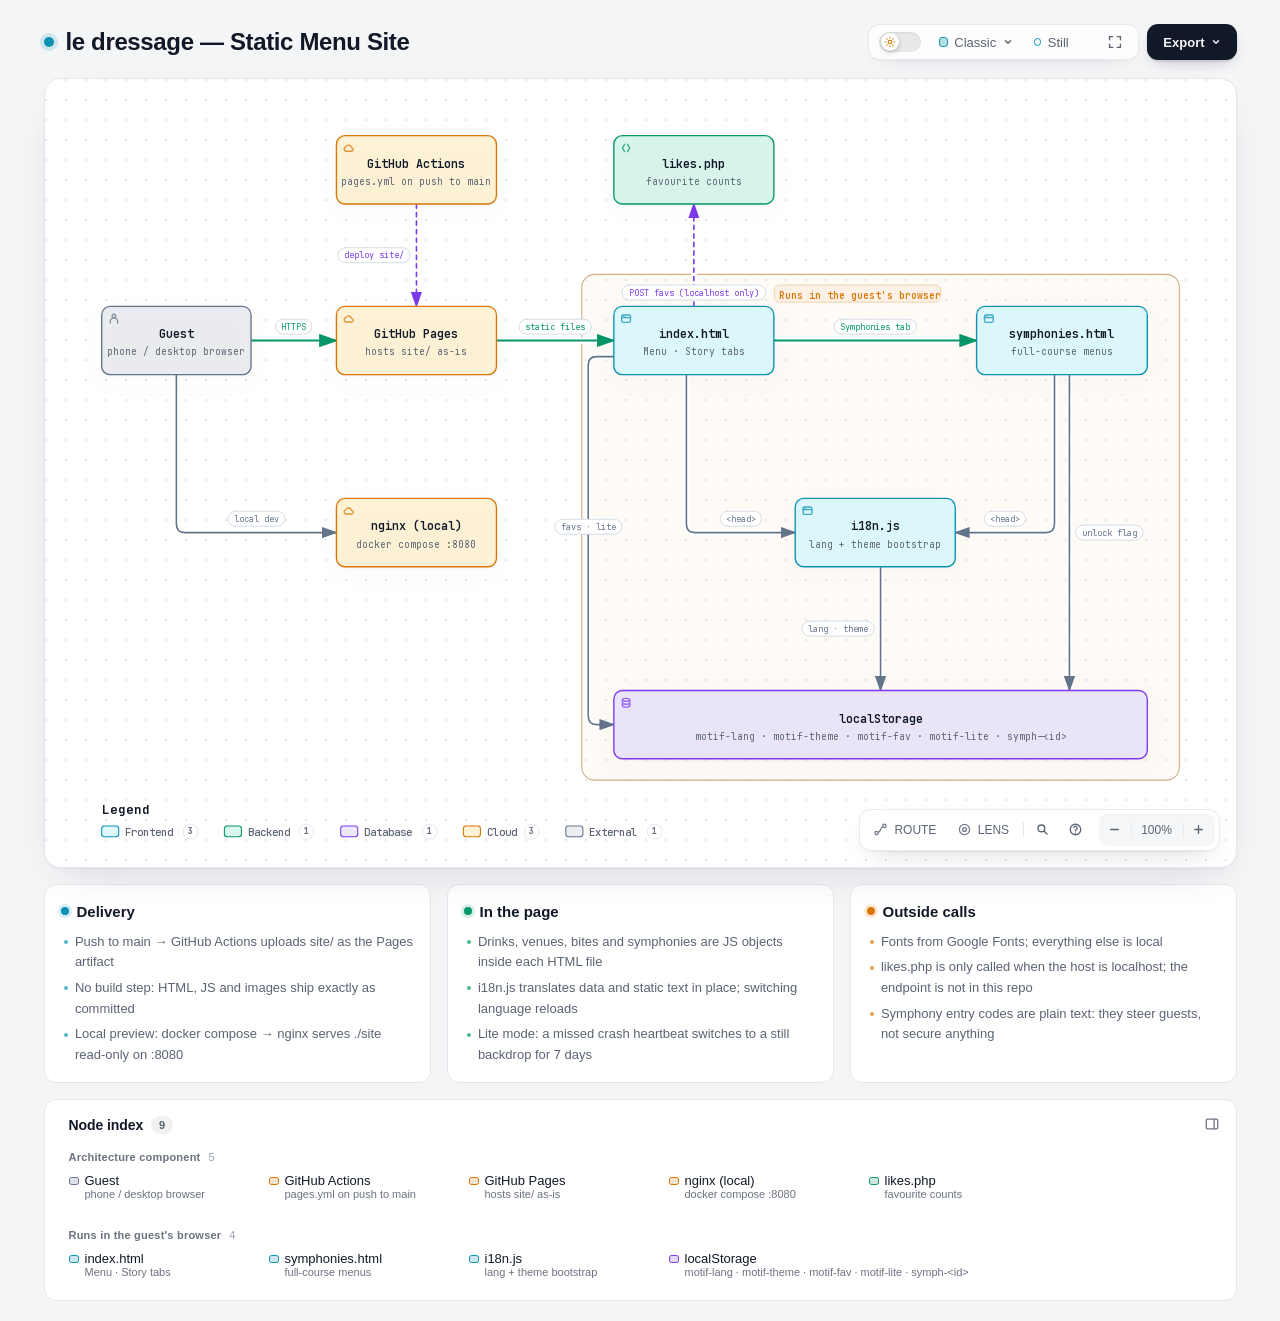
==== commit fce85c82: "chore(brand): write le dressage in lowercase Match the lowercase style of the sister project mise.  " ====
--- a/docs/architecture.html
+++ b/docs/architecture.html
@@ -5,7 +5,7 @@
   <meta name="viewport" content="width=device-width, initial-scale=1.0">
   <meta name="generator" content="archify 3.2.0">
   <meta name="archify-reader-contract" content="declared-wide-v1">
-  <title>Le Dressage — Static Menu Site Diagram</title>
+  <title>le dressage — Static Menu Site Diagram</title>
   <script>
     // Resolve the theme before first paint so light-preference users don't
     // see a dark flash. The toolbar script below re-applies with UI state.
@@ -5193,7 +5193,7 @@
            data-preset-badge-blueprint="BLUEPRINT / REV 01"
            data-preset-badge-editorial="EDITORIAL / FIELD NOTE">
         <div class="pulse-dot"></div>
-        <h1>Le Dressage — Static Menu Site</h1>
+        <h1>le dressage — Static Menu Site</h1>
       </div>
     </div>
 
@@ -5203,7 +5203,7 @@
     <div class="diagram-container" data-detail-level="read"
          data-preset-badge-editorial-plate="ARCHIFY / PLATE 04">
       <svg viewBox="0 0 1090 712" role="img" lang="en" aria-labelledby="archify-diagram-title archify-diagram-description" data-animation="trace" data-preset="classic" data-quality-profile="showcase" data-node-ui="" data-reader-fit="intrinsic-height" data-reader-min-text="7.5" data-reader-primary-text="14">
-        <title id="archify-diagram-title">Le Dressage — Static Menu Site</title>
+        <title id="archify-diagram-title">le dressage — Static Menu Site</title>
         <desc id="archify-diagram-description">An architecture diagram generated by Archify.</desc>
         <!-- Definitions -->
         <defs>
